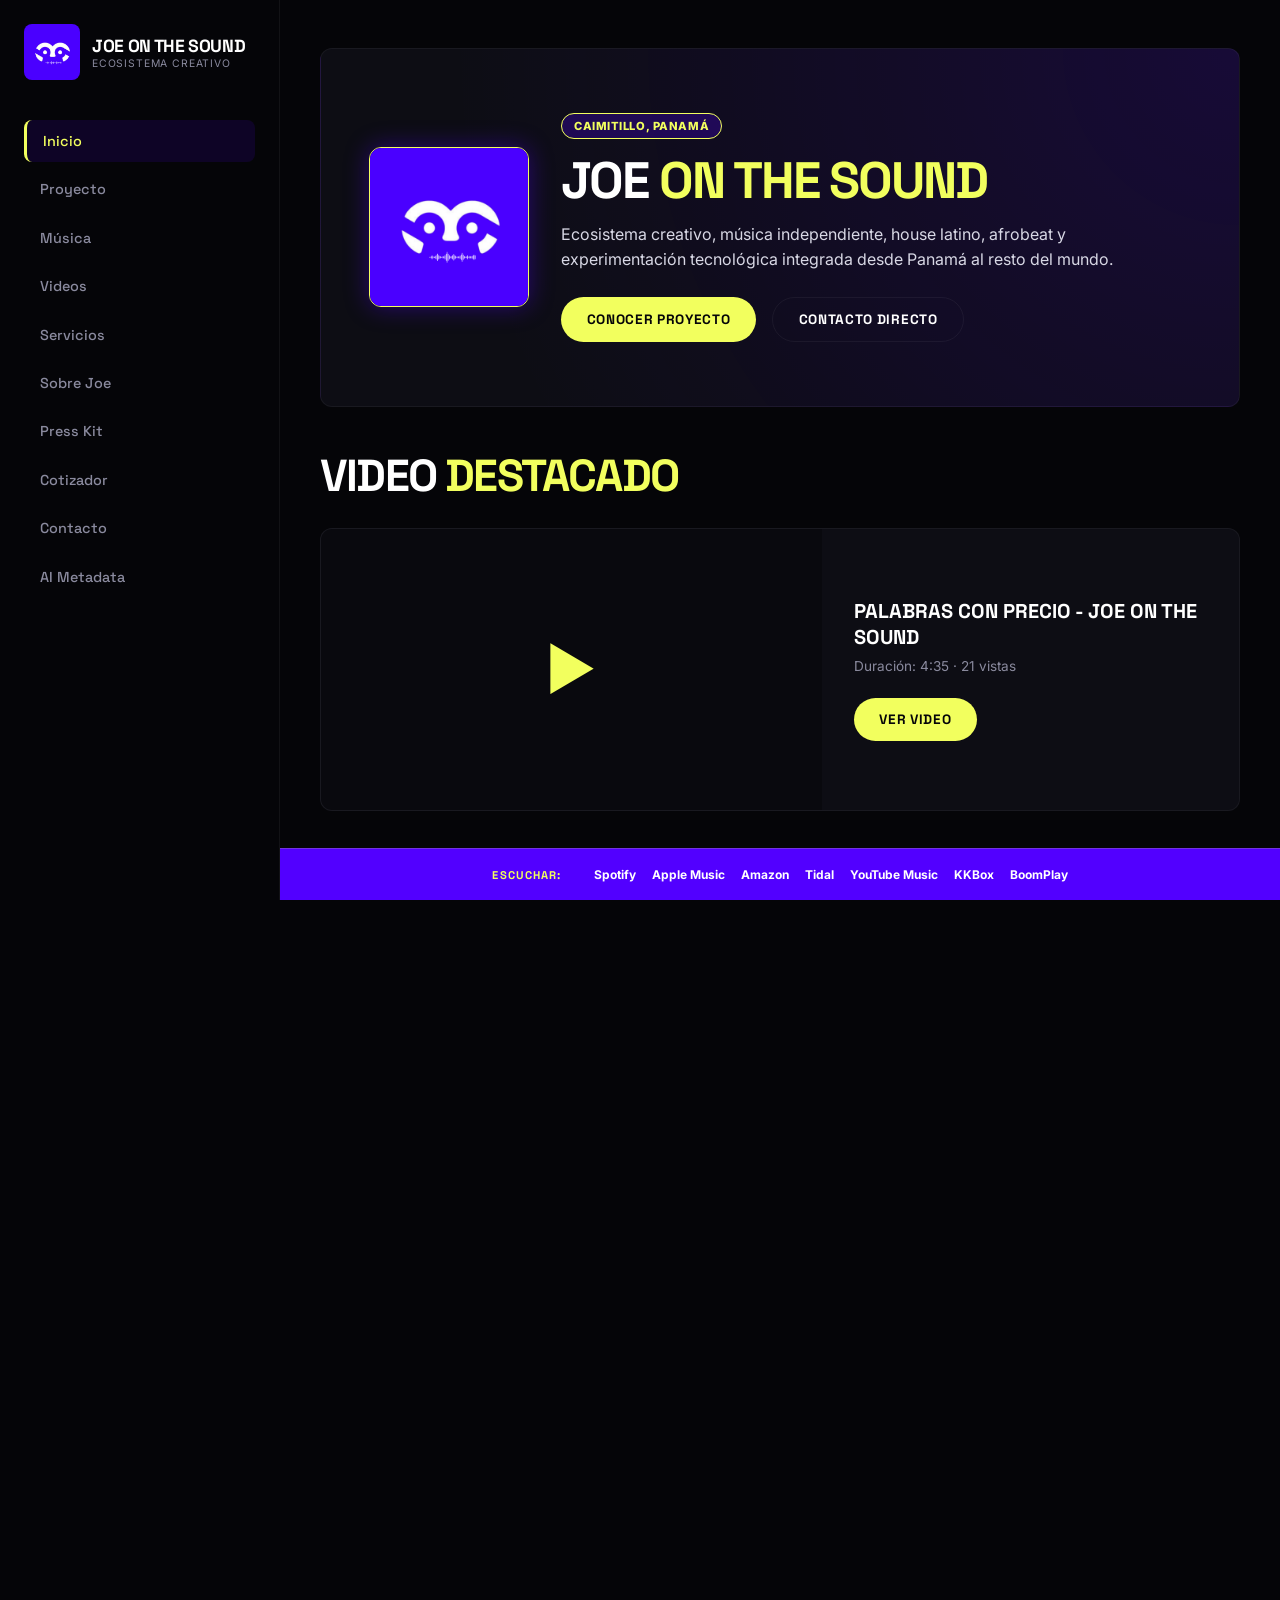
==== index.html @ 96d6fe8b "Update index.html V9" ====
<!DOCTYPE html>
<html lang="es-PA">
<head>
  <!-- ============================================================
    JOE on the Sound — Plataforma Oficial (SPA Autocontenida) V9
    Identidad: Fondo Negro Profundo, Violeta Eléctrico, Amarillo Neón
    Enrutado: hash-routing (#/ruta) con secciones [data-route]
    Protección: Ofuscación activa anti-scraping para datos sensibles
    Capa de Datos: /ai semántica para indexación limpia
  ============================================================ -->
  <meta charset="UTF-8">
  <meta name="viewport" content="width=device-width, initial-scale=1.0, viewport-fit=cover">
  <title>JOE on the Sound — Ecosistema Creativo Panameño de Proyección Internacional</title>
  <meta name="description" content="Ecosistema creativo panameño que integra música, tecnología, cultura latinoamericana y desarrollo artístico independiente de la mano de JOE on the Sound.">
  <meta name="keywords" content="ecosistema creativo panameño, artista panameño independiente, productor musical en Panamá, música latinoamericana experimental, música urbana y electrónica desde Panamá, Joe on the Sound, producción musical con tecnología, cultura latinoamericana digital, artistas emergentes en Panamá, música con inteligencia artificial como herramienta creativa, house latino, afrobeat latino, canciones personalizadas, identidad sonora para marcas, música para contenido digital">
  <meta name="author" content="JOE on the Sound">
  <meta name="theme-color" content="#050508">

  <!-- Favicons oficiales cargando el activo directo de la plataforma -->
  <link rel="icon" type="image/png" href="logo.png">
  <link rel="apple-touch-icon" href="logo.png">

  <!-- Open Graph y Twitter Card para Previews -->
  <meta property="og:type" content="website">
  <meta property="og:url" content="https://joeonthesound.online/">
  <meta property="og:title" content="JOE on the Sound — Ecosistema Creativo Panameño">
  <meta property="og:description" content="Ecosistema vanguardista de música, tecnología y cultura latinoamericana independiente desde Panamá.">
  <meta property="og:image" content="logo.png">
  <meta property="og:image:width" content="1200">
  <meta property="og:image:height" content="630">
  <meta name="twitter:card" content="summary_large_image">
  <meta name="twitter:title" content="JOE on the Sound — Ecosistema Creativo">
  <meta name="twitter:description" content="Producción musical, cultura digital y desarrollo artístico con identidad latinoamericana liderado por JOE on the Sound.">
  <meta name="twitter:image" content="logo.png">

  <!-- Tipografías: Space Grotesk + Inter para alta legibilidad -->
  <link rel="preconnect" href="https://fonts.googleapis.com">
  <link rel="preconnect" href="https://fonts.gstatic.com" crossorigin>
  <link href="https://fonts.googleapis.com/css2?family=Inter:wght@300;400;500;600;700;800;900&family=Space+Grotesk:wght@300;400;500;600;700&display=swap" rel="stylesheet">

  <!-- SCHEMA.ORG JSON-LD MULTI-ENTIDAD -->
  <script type="application/ld+json">
  {
    "@context": "https://schema.org",
    "@graph": [
      {
        "@type": "MusicGroup",
        "@id": "https://joeonthesound.online/#artist",
        "name": "JOE on the Sound",
        "alternateName": "JOE",
        "description": "Ecosistema creativo panameño e identidad artística que integra composición, producción y tecnología musical avanzada.",
        "genre": ["Latin House", "Afrobeat Latino", "Experimental Electronic"],
        "logo": "https://joeonthesound.online/logo.png",
        "image": "https://joeonthesound.online/logo.png",
        "url": "https://joeonthesound.online/",
        "foundingLocation": {
          "@type": "Place",
          "name": "Caimitillo, Panamá"
        },
        "sameAs": [
          "https://open.spotify.com/intl-es/artist/0WolrewBAIYhWwzN5Z5Csg",
          "https://music.apple.com/pa/artist/joe/1467893974",
          "https://music.amazon.com/artists/B08P9WKG97/joe",
          "https://tidal.com/artist/8215776",
          "https://music.youtube.com/channel/UCmZ-UCL5NjX1Z-jYD3nNOCQ",
          "https://www.kkbox.com/tw/tc/artist/PXlotlG4LmWjjpSsoa",
          "https://www.boomplay.com/albums/130920899"
        ]
      },
      {
        "@type": "Person",
        "@id": "https://joeonthesound.online/#founder",
        "name": "JOE on the Sound",
        "jobTitle": "Fundador, Productor Creativo y Desarrollador de Software",
        "nationality": {
          "@type": "Country",
          "name": "Panamá"
        }
      },
      {
        "@type": "Service",
        "@id": "https://joeonthesound.online/#custom-songs",
        "name": "Canciones personalizadas para eventos",
        "description": "Composición, producción y mezcla de canciones personalizadas a la medida para marcas, bodas, aniversarios y mascotas.",
        "provider": { "@id": "https://joeonthesound.online/#artist" },
        "areaServed": "Worldwide"
      }
    ]
  }
  </script>

  <style>
    :root {
      --bg: #050508;
      --panel: #0d0d14;
      --panel-hover: #141421;
      --primary: #5200ff;
      --primary-hover: #6e24ff;
      --primary-glow: rgba(82, 0, 255, 0.4);
      --accent: #f2ff5e;
      --accent-hover: #e1ff00;
      --text-main: #ffffff;
      --text-muted: #8a8a9e;
      --text-light: #d8d8e5;
      --border: rgba(255, 255, 255, 0.05);
      --border-accent: rgba(242, 255, 94, 0.2);
      --font-sans: 'Inter', sans-serif;
      --font-display: 'Space Grotesk', sans-serif;
      --sidebar-w: 280px;
      --transition: all 0.3s cubic-bezier(0.4, 0, 0.2, 1);
    }

    * {
      box-sizing: border-box;
      margin: 0;
      padding: 0;
    }

    html, body {
      width: 100%;
      height: 100%;
      background-color: var(--bg);
      color: var(--text-main);
      font-family: var(--font-sans);
      overflow-x: hidden;
      scroll-behavior: smooth;
    }

    ::-webkit-scrollbar {
      width: 6px;
    }
    ::-webkit-scrollbar-track {
      background: var(--bg);
    }
    ::-webkit-scrollbar-thumb {
      background: var(--panel);
      border-radius: 3px;
    }
    ::-webkit-scrollbar-thumb:hover {
      background: var(--primary);
    }

    /* APP CONTAINER LAYOUT */
    .app-container {
      display: flex;
      flex-direction: column;
      min-height: 100vh;
    }

    @media (min-width: 1024px) {
      .app-container {
        flex-direction: row;
      }
    }

    /* SIDEBAR NAVEGACIÓN DESKTOP */
    .app-sidebar {
      background-color: var(--bg);
      border-bottom: 1px solid var(--border);
      display: flex;
      flex-direction: column;
      padding: 1.5rem;
      flex-shrink: 0;
    }

    @media (min-width: 1024px) {
      .app-sidebar {
        width: var(--sidebar-w);
        height: 100vh;
        position: fixed;
        left: 0;
        top: 0;
        border-bottom: none;
        border-right: 1px solid var(--border);
        z-index: 50;
        overflow-y: auto;
      }
    }

    /* BRAND LOGO */
    .brand-box {
      display: flex;
      align-items: center;
      gap: 0.75rem;
      text-decoration: none;
      color: var(--text-main);
      margin-bottom: 2.5rem;
    }

    .brand-logo-img {
      width: clamp(48px, 10vw, 56px);
      height: auto;
      object-fit: contain;
      border-radius: 8px;
    }

    .brand-info {
      display: flex;
      flex-direction: column;
    }

    .brand-title-text {
      font-family: var(--font-display);
      font-size: 1.1rem;
      font-weight: 700;
      letter-spacing: -0.02em;
      text-transform: uppercase;
    }

    .brand-subtitle-text {
      font-size: 0.65rem;
      color: var(--text-muted);
      text-transform: uppercase;
      letter-spacing: 0.08em;
    }

    /* ENLACES DE MENÚ (DESKTOP) */
    .sidebar-menu {
      display: none;
      flex-direction: column;
      gap: 0.4rem;
    }

    @media (min-width: 1024px) {
      .sidebar-menu {
        display: flex;
      }
    }

    .menu-link {
      display: flex;
      align-items: center;
      gap: 0.75rem;
      color: var(--text-muted);
      text-decoration: none;
      padding: 0.75rem 1rem;
      border-radius: 8px;
      font-weight: 500;
      font-size: 0.9rem;
      font-family: var(--font-display);
      transition: var(--transition);
    }

    .menu-link:hover, .menu-link.active {
      color: var(--text-main);
      background-color: rgba(82, 0, 255, 0.12);
    }

    .menu-link.active {
      border-left: 3px solid var(--accent);
      color: var(--accent);
    }

    /* MENÚ MÓVIL (DOCK INFERIOR) */
    .mobile-menu-dock {
      position: fixed;
      bottom: 0;
      left: 0;
      right: 0;
      height: 64px;
      background-color: rgba(5, 5, 8, 0.98);
      backdrop-filter: blur(16px);
      border-top: 1px solid var(--border);
      display: flex;
      justify-content: space-around;
      align-items: center;
      z-index: 99;
      padding-bottom: env(safe-area-inset-bottom);
    }

    @media (min-width: 1024px) {
      .mobile-menu-dock {
        display: none;
      }
    }

    .mobile-link-item {
      display: flex;
      flex-direction: column;
      align-items: center;
      justify-content: center;
      text-decoration: none;
      color: var(--text-muted);
      font-size: 0.65rem;
      font-weight: 600;
      font-family: var(--font-display);
      gap: 2px;
      flex: 1;
      height: 100%;
    }

    .mobile-link-item svg {
      width: 18px;
      height: 18px;
    }

    .mobile-link-item.active {
      color: var(--accent);
    }

    /* CONTENEDOR CENTRAL */
    .app-main-content {
      flex: 1;
      padding-bottom: 130px;
    }

    @media (min-width: 1024px) {
      .app-main-content {
        margin-left: var(--sidebar-w);
        padding-bottom: 90px;
      }
    }

    /* PERSISTENT STICKY DOCK */
    .music-sticky-dock {
      position: fixed;
      bottom: 64px;
      left: 0;
      right: 0;
      height: 44px;
      background: var(--primary);
      display: flex;
      align-items: center;
      justify-content: center;
      z-index: 90;
      overflow-x: auto;
      white-space: nowrap;
      padding: 0 1rem;
      gap: 1.2rem;
      border-top: 1px solid var(--border-accent);
    }

    @media (min-width: 1024px) {
      .music-sticky-dock {
        bottom: 0;
        left: var(--sidebar-w);
        height: 52px;
        gap: 2rem;
      }
    }

    .sticky-dock-label {
      font-family: var(--font-display);
      font-size: 0.7rem;
      font-weight: 800;
      text-transform: uppercase;
      letter-spacing: 0.1em;
      color: var(--accent);
    }

    .sticky-dock-anchors {
      display: flex;
      align-items: center;
      gap: 1rem;
    }

    .sticky-dock-anchor {
      color: var(--text-main);
      text-decoration: none;
      font-size: 0.75rem;
      font-weight: 700;
      display: inline-flex;
      align-items: center;
      gap: 4px;
      transition: var(--transition);
    }

    .sticky-dock-anchor:hover {
      color: var(--accent);
      transform: translateY(-1px);
    }

    /* PÁGINAS VIRTUALES */
    .view-container {
      padding: 1.5rem 1rem 6rem 1rem;
      max-width: 1120px;
      margin: 0 auto;
      animation: viewFadeIn 0.35s ease-out forwards;
    }

    @media (min-width: 1024px) {
      .view-container {
        padding: 3rem 2.5rem;
      }
    }

    @keyframes viewFadeIn {
      from { opacity: 0; transform: translateY(12px); }
      to { opacity: 1; transform: translateY(0); }
    }

    .heading-primary {
      font-family: var(--font-display);
      font-size: clamp(1.8rem, 4vw, 2.8rem);
      font-weight: 800;
      letter-spacing: -0.04em;
      margin-bottom: 1.5rem;
      text-transform: uppercase;
    }

    .accent-phrase {
      color: var(--accent);
    }

    /* HERO BANNER */
    .home-hero-banner {
      background: radial-gradient(circle at top right, rgba(82,0,255,0.15) 0%, transparent 80%), var(--panel);
      border-radius: 12px;
      border: 1px solid var(--border);
      padding: 2.5rem 1.5rem;
      display: flex;
      flex-direction: column;
      gap: 2rem;
      margin-bottom: 2.5rem;
      position: relative;
      overflow: hidden;
    }

    @media (min-width: 768px) {
      .home-hero-banner {
        flex-direction: row;
        align-items: center;
        padding: 4rem 3rem;
      }
    }

    .home-hero-logo {
      width: 120px;
      height: 120px;
      border-radius: 12px;
      object-fit: cover;
      border: 1px solid var(--accent);
      box-shadow: 0 0 25px var(--primary-glow);
      flex-shrink: 0;
      margin: 0 auto;
    }

    @media (min-width: 768px) {
      .home-hero-logo {
        width: 160px;
        height: 160px;
        margin: 0;
      }
    }

    .home-hero-info {
      flex: 1;
      text-align: center;
    }

    @media (min-width: 768px) {
      .home-hero-info {
        text-align: left;
      }
    }

    .home-hero-title {
      font-family: var(--font-display);
      font-size: clamp(1.8rem, 4.5vw, 3.2rem);
      font-weight: 800;
      line-height: 1;
      text-transform: uppercase;
      margin-bottom: 1rem;
      letter-spacing: -0.04em;
    }

    .home-hero-desc {
      font-size: 1rem;
      color: var(--text-light);
      line-height: 1.6;
      margin-bottom: 1.5rem;
    }

    /* BADGE REGIONAL */
    .badge-location {
      background: rgba(82,0,255,0.25);
      border: 1px solid var(--accent);
      color: var(--accent);
      padding: 0.3rem 0.75rem;
      border-radius: 50px;
      font-size: 0.7rem;
      font-weight: 800;
      text-transform: uppercase;
      letter-spacing: 0.05em;
      display: inline-flex;
      margin-bottom: 1rem;
    }

    /* BOTONES */
    .action-btn {
      display: inline-flex;
      align-items: center;
      gap: 0.75rem;
      padding: 0.8rem 1.6rem;
      border-radius: 50px;
      font-size: 0.85rem;
      font-weight: 700;
      text-decoration: none;
      transition: var(--transition);
      cursor: pointer;
      border: none;
      text-transform: uppercase;
      letter-spacing: 0.05em;
      font-family: var(--font-display);
    }

    .btn-solid-primary {
      background-color: var(--accent);
      color: #050508;
    }

    .btn-solid-primary:hover {
      background-color: var(--accent-hover);
      transform: translateY(-2px);
    }

    .btn-outline-primary {
      background-color: transparent;
      border: 1px solid var(--border);
      color: var(--text-main);
    }

    .btn-outline-primary:hover {
      border-color: var(--accent);
      color: var(--accent);
    }

    /* GRID DE DISCOS / TARJETAS */
    .card-grid {
      display: grid;
      grid-template-columns: repeat(auto-fill, minmax(140px, 1fr));
      gap: 1rem;
    }

    @media (min-width: 768px) {
      .card-grid {
        grid-template-columns: repeat(auto-fill, minmax(210px, 1fr));
        gap: 1.5rem;
      }
    }

    .visual-card {
      background-color: var(--panel);
      border: 1px solid var(--border);
      border-radius: 12px;
      padding: 1rem;
      text-decoration: none;
      color: var(--text-main);
      transition: var(--transition);
      display: flex;
      flex-direction: column;
    }

    .visual-card:hover {
      border-color: var(--accent);
      transform: translateY(-4px);
      box-shadow: 0 8px 30px rgba(0,0,0,0.4);
    }

    .card-cover-wrapper {
      width: 100%;
      aspect-ratio: 1/1;
      border-radius: 8px;
      overflow: hidden;
      margin-bottom: 1rem;
      background: var(--bg);
      position: relative;
    }

    .card-cover-wrapper img {
      width: 100%;
      height: 100%;
      object-fit: cover;
    }

    .card-badge {
      position: absolute;
      top: 8px;
      right: 8px;
      background: rgba(5, 5, 8, 0.9);
      color: var(--accent);
      padding: 0.25rem 0.5rem;
      font-size: 0.65rem;
      font-weight: 800;
      border-radius: 4px;
    }

    .card-title {
      font-family: var(--font-display);
      font-size: 0.95rem;
      font-weight: 700;
      margin-bottom: 0.25rem;
      white-space: nowrap;
      overflow: hidden;
      text-overflow: ellipsis;
    }

    .card-meta {
      font-size: 0.8rem;
      color: var(--text-muted);
    }

    /* SPOTIFY POPULAR TRACKS (DISEÑO PREMIUM) */
    .spotify-tracklist {
      display: flex;
      flex-direction: column;
      gap: 0.5rem;
      background: var(--panel);
      padding: 1rem;
      border-radius: 12px;
      border: 1px solid var(--border);
    }

    .track-row {
      display: grid;
      grid-template-columns: 28px 1fr 60px 32px;
      align-items: center;
      padding: 0.65rem 0.75rem;
      border-radius: 8px;
      cursor: pointer;
      transition: var(--transition);
    }

    .track-row:hover {
      background-color: var(--panel-hover);
    }

    .track-index-num {
      color: var(--text-muted);
      font-weight: 700;
      font-size: 0.85rem;
    }

    .track-info-cell {
      display: flex;
      align-items: center;
      gap: 1rem;
      min-width: 0;
    }

    .track-cover-miniature {
      width: 36px;
      height: 36px;
      border-radius: 4px;
      overflow: hidden;
      background: var(--bg);
      flex-shrink: 0;
    }

    .track-cover-miniature img {
      width: 100%;
      height: 100%;
      object-fit: cover;
    }

    .track-titles {
      display: flex;
      flex-direction: column;
      min-width: 0;
    }

    .track-main-title {
      font-weight: 700;
      font-size: 0.9rem;
      white-space: nowrap;
      overflow: hidden;
      text-overflow: ellipsis;
      color: var(--text-main);
    }

    .track-artist-sub {
      font-size: 0.75rem;
      color: var(--text-muted);
    }

    .track-duration-val {
      font-size: 0.8rem;
      color: var(--text-muted);
      text-align: right;
    }

    .track-action-cell {
      display: flex;
      justify-content: flex-end;
    }

    .track-play-bubble {
      width: 24px;
      height: 24px;
      border-radius: 50%;
      background: transparent;
      border: 1px solid rgba(255,255,255,0.1);
      display: flex;
      align-items: center;
      justify-content: center;
      color: var(--text-main);
      cursor: pointer;
      font-size: 0.75rem;
    }

    .track-row:hover .track-play-bubble {
      background-color: var(--accent);
      color: #050508;
      border-color: var(--accent);
    }

    /* GRID DE DIFERENCIACIÓN / CARDS */
    .grid-differentiator {
      display: grid;
      grid-template-columns: 1fr;
      gap: 1.5rem;
      margin-bottom: 3rem;
    }

    @media (min-width: 768px) {
      .grid-differentiator {
        grid-template-columns: repeat(2, 1fr);
      }
    }

    @media (min-width: 1200px) {
      .grid-differentiator {
        grid-template-columns: repeat(3, 1fr);
      }
    }

    .diff-brand-card {
      background-color: var(--panel);
      border: 1px solid var(--border);
      border-radius: 12px;
      padding: 2rem;
      transition: var(--transition);
      position: relative;
    }

    .diff-brand-card:hover {
      border-color: var(--accent);
      transform: translateY(-4px);
    }

    .diff-card-digit {
      position: absolute;
      top: 1rem;
      right: 1.5rem;
      font-size: 2.2rem;
      font-weight: 800;
      color: rgba(255,255,255,0.02);
      font-family: var(--font-display);
    }

    .diff-card-header {
      font-family: var(--font-display);
      font-size: 1.15rem;
      font-weight: 800;
      margin-bottom: 0.75rem;
      color: var(--accent);
      text-transform: uppercase;
    }

    .diff-card-desc {
      color: var(--text-muted);
      line-height: 1.6;
      font-size: 0.9rem;
    }

    /* MANIFIESTO MARCA */
    .brand-manifesto-quote {
      border-left: 4px solid var(--accent);
      padding: 1.5rem;
      background: rgba(242, 255, 94, 0.03);
      border-radius: 0 12px 12px 0;
      margin-bottom: 2.5rem;
    }

    .manifesto-quote-text {
      font-size: 1.2rem;
      font-weight: 700;
      line-height: 1.5;
      font-style: italic;
      color: var(--text-main);
    }

    /* TABLA DE MÉTRICAS */
    .metrics-visual-wrapper {
      background: var(--panel);
      border-radius: 12px;
      border: 1px solid var(--border);
      overflow-x: auto;
      margin-bottom: 3rem;
    }

    .metrics-table {
      width: 100%;
      border-collapse: collapse;
      text-align: left;
      min-width: 600px;
    }

    .metrics-table th, .metrics-table td {
      padding: 1.2rem 1.5rem;
    }

    .metrics-table th {
      background: rgba(82, 0, 255, 0.1);
      color: var(--accent);
      text-transform: uppercase;
      font-family: var(--font-display);
      font-size: 0.75rem;
      font-weight: 800;
      letter-spacing: 0.05em;
      border-bottom: 2px solid var(--border);
    }

    .metrics-table tr {
      border-bottom: 1px solid var(--border);
    }

    .metrics-table tr:last-child {
      border-bottom: none;
    }

    .metrics-platform {
      font-family: var(--font-display);
      font-weight: 700;
      text-transform: uppercase;
      font-size: 0.95rem;
    }

    .metrics-past-stats {
      color: var(--text-light);
      font-size: 0.9rem;
    }

    .metrics-projection-stats {
      color: var(--accent);
      font-weight: 700;
      font-size: 1rem;
    }

    .metrics-footer-note {
      padding: 1rem 1.5rem;
      background: rgba(0,0,0,0.25);
      font-size: 0.8rem;
      color: var(--text-muted);
      border-top: 1px solid var(--border);
    }

    /* VIDEOS GRID AND FILTERING */
    .video-library-grid {
      display: grid;
      grid-template-columns: repeat(auto-fill, minmax(280px, 1fr));
      gap: 1.5rem;
    }

    .video-asset-card {
      background: var(--panel);
      border: 1px solid var(--border);
      border-radius: 12px;
      overflow: hidden;
      cursor: pointer;
      transition: var(--transition);
    }

    .video-asset-card:hover {
      border-color: var(--accent);
      transform: translateY(-4px);
    }

    .video-asset-preview {
      position: relative;
      aspect-ratio: 16/9;
      background-color: #000;
    }

    .video-asset-preview img {
      width: 100%;
      height: 100%;
      object-fit: cover;
    }

    .video-badge-duration {
      position: absolute;
      bottom: 8px;
      right: 8px;
      background-color: rgba(5, 5, 8, 0.9);
      color: #fff;
      font-size: 0.7rem;
      font-weight: 700;
      padding: 2px 6px;
      border-radius: 4px;
    }

    .video-play-overlay-trigger {
      position: absolute;
      inset: 0;
      background: rgba(0,0,0,0.4);
      display: flex;
      align-items: center;
      justify-content: center;
      opacity: 0;
      transition: var(--transition);
    }

    .video-asset-card:hover .video-play-overlay-trigger {
      opacity: 1;
    }

    .video-icon-trigger {
      font-size: 1.8rem;
      color: var(--accent);
    }

    .video-detail-box {
      padding: 1rem;
    }

    .video-display-title {
      font-size: 0.9rem;
      font-weight: 700;
      line-height: 1.4;
      color: var(--text-main);
      display: -webkit-box;
      -webkit-line-clamp: 2;
      -webkit-box-orient: vertical;
      overflow: hidden;
    }

    .video-sub-stat {
      font-size: 0.75rem;
      color: var(--text-muted);
      margin-top: 0.5rem;
    }

    .library-search-box {
      margin-bottom: 2rem;
    }

    .library-search-input {
      width: 100%;
      background: var(--panel);
      border: 1px solid var(--border);
      padding: 0.9rem 1.4rem;
      border-radius: 50px;
      color: white;
      font-size: 0.95rem;
      font-family: var(--font-sans);
    }

    .library-search-input:focus {
      outline: none;
      border-color: var(--accent);
    }

    /* COTIZADOR MULTIPASOS PREMIUM */
    .quoter-component-panel {
      background: var(--panel);
      border-radius: 16px;
      border: 1px solid var(--border);
      padding: 1.8rem;
      margin-top: 2rem;
      box-shadow: 0 8px 32px rgba(0,0,0,0.25);
    }

    .quoter-header-track {
      display: flex;
      gap: 0.4rem;
      margin-bottom: 1.8rem;
    }

    .quoter-header-track i {
      height: 3px;
      flex: 1;
      background: rgba(255, 255, 255, 0.05);
      border-radius: 2px;
      transition: background 0.3s ease;
    }

    .quoter-header-track i.active {
      background: var(--accent);
    }

    .quoter-slide {
      display: none;
      animation: quoterSlideIn 0.35s ease-out forwards;
    }

    .quoter-slide.active {
      display: block;
    }

    @keyframes quoterSlideIn {
      from { opacity: 0; transform: translateY(8px); }
      to { opacity: 1; transform: translateY(0); }
    }

    .quoter-slide h3 {
      font-family: var(--font-display);
      font-size: 1.25rem;
      font-weight: 700;
      margin-bottom: 0.5rem;
      text-transform: uppercase;
    }

    .quoter-options-container {
      display: grid;
      grid-template-columns: repeat(auto-fit, minmax(180px, 1fr));
      gap: 0.8rem;
      margin: 1.2rem 0;
    }

    .quoter-option-btn {
      background: var(--bg);
      border: 1px solid var(--border);
      border-radius: 12px;
      padding: 1.2rem;
      text-align: left;
      transition: var(--transition);
      cursor: pointer;
    }

    .quoter-option-btn:hover {
      border-color: var(--primary);
    }

    .quoter-option-btn.selected {
      border-color: var(--accent);
      background: rgba(82, 0, 255, 0.15);
    }

    .quoter-option-btn h4 {
      font-family: var(--font-display);
      font-size: 0.95rem;
      font-weight: 700;
      color: var(--text-main);
      margin-bottom: 0.25rem;
    }

    .quoter-option-btn p {
      font-size: 0.75rem;
      color: var(--text-muted);
    }

    .quoter-navigation-tray {
      display: flex;
      justify-content: space-between;
      gap: 1rem;
      margin-top: 1.5rem;
      border-top: 1px solid var(--border);
      padding-top: 1.5rem;
    }

    /* ESTILO FORMULARIOS COTIZADOR */
    .input-field-element {
      display: flex;
      flex-direction: column;
      gap: 0.4rem;
      margin-bottom: 1.1rem;
    }

    .input-field-element label {
      font-size: 0.75rem;
      font-weight: 700;
      color: var(--text-muted);
      text-transform: uppercase;
      letter-spacing: 0.05em;
    }

    .input-field-element input, .input-field-element select, .input-field-element textarea {
      background: var(--bg);
      border: 1px solid var(--border);
      border-radius: 8px;
      padding: 0.85rem;
      color: #fff;
      font-family: var(--font-sans);
      font-size: 0.9rem;
    }

    .input-field-element input:focus, .input-field-element select:focus, .input-field-element textarea:focus {
      outline: none;
      border-color: var(--accent);
    }

    .quoter-summary-block {
      background: var(--bg);
      border: 1px solid var(--border);
      padding: 1.2rem;
      border-radius: 8px;
      margin-bottom: 1.5rem;
    }

    .quoter-summary-block p {
      font-size: 0.9rem;
      margin-bottom: 0.5rem;
      color: var(--text-light);
    }

    .quoter-summary-block p strong {
      color: var(--accent);
    }

    .quoter-cost-total {
      font-family: var(--font-display);
      font-size: 1.6rem;
      font-weight: 800;
      color: var(--accent);
      margin-bottom: 0.5rem;
    }

    /* SECCIÓN CONTACTO Y FORMULARIO */
    .contact-layout-split {
      display: grid;
      grid-template-columns: 1fr;
      gap: 2rem;
      margin-top: 2rem;
    }

    @media (min-width: 1024px) {
      .contact-layout-split {
        grid-template-columns: 1fr 1.2fr;
      }
    }

    .contact-detail-card {
      background: var(--panel);
      border: 1px solid var(--border);
      padding: 2rem;
      border-radius: 12px;
      display: flex;
      flex-direction: column;
      gap: 1.5rem;
    }

    /* DETALLE LANZAMIENTO INTERNO */
    .release-details-flex {
      display: flex;
      flex-direction: column;
      gap: 2rem;
    }

    @media (min-width: 768px) {
      .release-details-flex {
        flex-direction: row;
        align-items: flex-start;
      }
    }

    .release-details-cover {
      width: 100%;
      max-width: 320px;
      aspect-ratio: 1/1;
      border-radius: 12px;
      overflow: hidden;
      border: 1px solid var(--border);
      margin: 0 auto;
    }

    @media (min-width: 768px) {
      .release-details-cover {
        margin: 0;
      }
    }

    .release-details-cover img {
      width: 100%;
      height: 100%;
      object-fit: cover;
    }

    .release-details-info {
      flex: 1;
    }

    /* MODAL LIGHTBOX ACCESIBLE */
    .lightbox-modal-backdrop {
      position: fixed;
      inset: 0;
      background-color: rgba(5, 5, 8, 0.98);
      z-index: 9999;
      display: none;
      align-items: center;
      justify-content: center;
      padding: 1rem;
      backdrop-filter: blur(12px);
    }

    .lightbox-modal-backdrop.active {
      display: flex;
    }

    .lightbox-video-frame {
      position: relative;
      width: 100%;
      max-width: 900px;
      aspect-ratio: 16/9;
      background-color: #000;
      border-radius: 12px;
      overflow: hidden;
      border: 1px solid var(--border);
      box-shadow: 0 12px 50px rgba(0,0,0,0.8);
    }

    .lightbox-close-trigger {
      position: absolute;
      top: 12px;
      right: 12px;
      background: rgba(5, 5, 8, 0.85);
      border: 1px solid var(--border);
      color: #fff;
      font-size: 1.5rem;
      width: 38px;
      height: 38px;
      border-radius: 50%;
      cursor: pointer;
      display: flex;
      align-items: center;
      justify-content: center;
      transition: var(--transition);
      z-index: 10;
    }

    .lightbox-close-trigger:hover {
      background-color: var(--accent);
      color: #050508;
    }

    .lightbox-iframe-embed {
      width: 100%;
      height: 100%;
      border: none;
    }

    /* TOAST ALERTA INTERACTIVA */
    .notification-toast {
      position: fixed;
      bottom: 80px;
      right: 20px;
      background: var(--panel);
      color: var(--text-main);
      padding: 0.8rem 1.6rem;
      border-radius: 8px;
      box-shadow: 0 8px 30px rgba(0,0,0,0.6);
      border-left: 4px solid var(--accent);
      border-top: 1px solid var(--border);
      border-right: 1px solid var(--border);
      border-bottom: 1px solid var(--border);
      z-index: 1000;
      opacity: 0;
      transform: translateY(15px);
      transition: opacity 0.3s, transform 0.3s;
      pointer-events: none;
      font-size: 0.85rem;
      font-weight: 500;
    }

    .notification-toast.show {
      opacity: 1;
      transform: translateY(0);
    }

    @media (min-width: 1024px) {
      .notification-toast {
        bottom: 24px;
        right: 24px;
      }
    }

    .ai-metadata-headline {
      font-family: var(--font-display);
      font-size: 1.3rem;
      color: var(--accent);
      margin: 1.5rem 0 0.5rem 0;
      text-transform: uppercase;
    }

    /* RESPONSIVE LAYOUT CLASSES (EVITA ESTILOS INLINE DE @MEDIA E INCONSISTENCIAS) */
    .grid-featured-video {
      display: grid;
      grid-template-columns: 1fr;
    }
    @media (min-width: 768px) {
      .grid-featured-video {
        grid-template-columns: 1.2fr 1fr;
      }
    }

    .grid-popular-news {
      display: grid;
      grid-template-columns: 1fr;
      gap: 2rem;
      margin-bottom: 4rem;
    }
    @media (min-width: 1024px) {
      .grid-popular-news {
        grid-template-columns: 1.4fr 1fr;
      }
    }

    .grid-services {
      display: grid;
      grid-template-columns: 1fr;
      gap: 1.5rem;
      margin-bottom: 3rem;
    }
    @media (min-width: 768px) {
      .grid-services {
        grid-template-columns: repeat(auto-fit, minmax(280px, 1fr));
      }
    }

    .hero-btn-container {
      display: flex;
      gap: 1rem;
      flex-wrap: wrap;
      justify-content: center;
    }
    @media (min-width: 768px) {
      .hero-btn-container {
        justify-content: flex-start;
      }
    }
  </style>
</head>
<body>

  <!-- CONTENEDOR APP GLOBAL -->
  <div class="app-container">

    <!-- BARRA DOCK FIJA DE STREAMING -->
    <div class="music-sticky-dock" role="navigation" aria-label="Enlaces rápidos de reproducción">
      <span class="sticky-dock-label">Escuchar:</span>
      <div class="sticky-dock-anchors">
        <a href="https://open.spotify.com/intl-es/artist/0WolrewBAIYhWwzN5Z5Csg" target="_blank" rel="noopener" class="sticky-dock-anchor" aria-label="Escuchar en Spotify">Spotify</a>
        <a href="https://music.apple.com/pa/artist/joe/1467893974" target="_blank" rel="noopener" class="sticky-dock-anchor" aria-label="Escuchar en Apple Music">Apple Music</a>
        <a href="https://music.amazon.com/artists/B08P9WKG97/joe" target="_blank" rel="noopener" class="sticky-dock-anchor" aria-label="Escuchar en Amazon Music">Amazon</a>
        <a href="https://tidal.com/artist/8215776" target="_blank" rel="noopener" class="sticky-dock-anchor" aria-label="Escuchar en Tidal">Tidal</a>
        <a href="https://music.youtube.com/channel/UCmZ-UCL5NjX1Z-jYD3nNOCQ" target="_blank" rel="noopener" class="sticky-dock-anchor" aria-label="Escuchar en YouTube Music">YouTube Music</a>
        <a href="https://www.kkbox.com/tw/tc/artist/PXlotlG4LmWjjpSsoa" target="_blank" rel="noopener" class="sticky-dock-anchor" aria-label="Escuchar en KKBox">KKBox</a>
        <a href="https://www.boomplay.com/albums/130920899" target="_blank" rel="noopener" class="sticky-dock-anchor" aria-label="Escuchar en BoomPlay">BoomPlay</a>
      </div>
    </div>

    <!-- SIDEBAR NAVEGACIÓN DESKTOP -->
    <aside class="app-sidebar" role="complementary">
      <a href="#/" class="brand-box" aria-label="Regresar al inicio">
        <img src="logo.png" alt="JOE on the Sound" class="brand-logo-img" loading="eager" decoding="async">
        <div class="brand-info">
          <span class="brand-title-text">JOE on the Sound</span>
          <span class="brand-subtitle-text">Ecosistema Creativo</span>
        </div>
      </a>

      <nav class="sidebar-menu" aria-label="Navegación principal desktop">
        <a href="#/" class="menu-link" data-route="home">Inicio</a>
        <a href="#/proyecto" class="menu-link" data-route="proyecto">Proyecto</a>
        <a href="#/musica" class="menu-link" data-route="musica">Música</a>
        <a href="#/videos" class="menu-link" data-route="videos">Videos</a>
        <a href="#/servicios" class="menu-link" data-route="servicios">Servicios</a>
        <a href="#/sobre-joe" class="menu-link" data-route="sobre-joe">Sobre Joe</a>
        <a href="#/prensa" class="menu-link" data-route="prensa">Press Kit</a>
        <a href="#/cotizador" class="menu-link" data-route="cotizador">Cotizador</a>
        <a href="#/contacto" class="menu-link" data-route="contacto">Contacto</a>
        <a href="#/ai" class="menu-link" data-route="ai">AI Metadata</a>
      </nav>
    </aside>

    <!-- MENÚ MÓVIL (BOTTOM DOCK) -->
    <nav class="mobile-menu-dock" aria-label="Navegación móvil inferior">
      <a href="#/" class="mobile-link-item" data-route="home">
        <svg viewBox="0 0 24 24" fill="none" stroke="currentColor" stroke-width="2"><path d="m3 9 9-7 9 7v11a2 2 0 0 1-2 2H5a2 2 0 0 1-2-2z"></path></svg>
        <span>Inicio</span>
      </a>
      <a href="#/musica" class="mobile-link-item" data-route="musica">
        <svg viewBox="0 0 24 24" fill="none" stroke="currentColor" stroke-width="2"><path d="M9 18V5l12-2v13"></path><circle cx="6" cy="18" r="3"></circle></svg>
        <span>Música</span>
      </a>
      <a href="#/videos" class="mobile-link-item" data-route="videos">
        <svg viewBox="0 0 24 24" fill="none" stroke="currentColor" stroke-width="2"><polygon points="23 7 16 12 23 17 23 7"></polygon><rect x="1" y="5" width="15" height="14" rx="2"></rect></svg>
        <span>Videos</span>
      </a>
      <a href="#/proyecto" class="mobile-link-item" data-route="proyecto">
        <svg viewBox="0 0 24 24" fill="none" stroke="currentColor" stroke-width="2"><rect x="3" y="3" width="18" height="18" rx="2"></rect><path d="M9 17V9l5 4z"></path></svg>
        <span>Proyecto</span>
      </a>
      <a href="#/contacto" class="mobile-link-item" data-route="contacto">
        <svg viewBox="0 0 24 24" fill="none" stroke="currentColor" stroke-width="2"><path d="M21 15a2 2 0 0 1-2 2H7l-4 4V5a2 2 0 0 1 2-2h14a2 2 0 0 1 2 2z"></path></svg>
        <span>Contacto</span>
      </a>
    </nav>

    <!-- ZONA CENTRAL DE INYECCIÓN (SPA) -->
    <main class="app-main-content" id="viewport" role="main">
      <!-- Carga dinámica por Router -->
    </main>

  </div>

  <script>
    // CONFIGURACIÓN GLOBAL E INFRAESTRUCTURA DE DATOS
    const CONFIG = {
      whatsappPA: "50765164741",
      whatsappFR: "33759643453",
      email: "j@joeshostel.online",
      siteUrl: "https://joeonthesound.online/",
      artistName: "JOE on the Sound",
      location: "Ciudad de Panamá, Panamá"
    };

    // VIDEOCLIPS OFICIALES DE YOUTUBE
    const YOUTUBE_VIDEOS = [
      { "videoId": "VyeCKXKtQhw", "titulo": "Que voy a hacer #joeonthesound #musicapanama #musica - Rompí con mi Novia", "vistas": "1 vista", "duracion": "3:49", "miniatura": "https://i.ytimg.com/vi/VyeCKXKtQhw/hqdefault.jpg" },
      { "videoId": "yu0dXFyJzgM", "titulo": "Do you remember - Joe on the Sound - Festival #housemusic", "vistas": "49 vistas", "duracion": "6:18", "miniatura": "https://i.ytimg.com/vi/yu0dXFyJzgM/hqdefault.jpg" },
      { "videoId": "pwRcOv5jjfE", "titulo": "VamoPaPanama #housemusic #houseitaliana #panama #PanamaHouseMusic", "vistas": "1 vista", "duracion": "9:47", "miniatura": "https://i.ytimg.com/vi/pwRcOv5jjfE/hqdefault.jpg" },
      { "videoId": "BI6RXx7YBgg", "titulo": "Entrena con Frecuencia 369 Hz – 15 MINUTOS  Música Electrónica Motivacional | Sin Voz", "vistas": "129 vistas", "duracion": "19:08", "miniatura": "https://i.ytimg.com/vi/BI6RXx7YBgg/hqdefault.jpg" },
      { "videoId": "6p7bIpDfazI", "titulo": "Entre as Páginas, Flavia  | Música para quem ama mulheres que inspiram sem falar", "vistas": "62 vistas", "duracion": "3:15", "miniatura": "https://i.ytimg.com/vi/6p7bIpDfazI/hqdefault.jpg" },
      { "videoId": "Iuo1V0txFnw", "titulo": "The 432 Code", "vistas": "8 vistas", "duracion": "6:24", "miniatura": "https://i.ytimg.com/vi/Iuo1V0txFnw/hqdefault.jpg" },
      { "videoId": "6Lc0nWX1Ki8", "titulo": "Death Apologized  Chuck Norris 1940 2026", "vistas": "70 vistas", "duracion": "4:08", "miniatura": "https://i.ytimg.com/vi/6Lc0nWX1Ki8/hqdefault.jpg" },
      { "videoId": "upOVRKCMG8k", "titulo": "Run to You - Joe on the Sound", "vistas": "9 vistas", "duracion": "3:38", "miniatura": "https://i.ytimg.com/vi/upOVRKCMG8k/hqdefault.jpg" },
      { "videoId": "_6FXpOLtktw", "titulo": "Snoop Dog House Remix Joe on the sound", "vistas": "6 vistas", "duracion": "5:27", "miniatura": "https://i.ytimg.com/vi/_6FXpOLtktw/hqdefault.jpg" },
      { "videoId": "JV10WJr4RW8", "titulo": "LaMar", "vistas": "18 vistas", "duracion": "3:22", "miniatura": "https://i.ytimg.com/vi/JV10WJr4RW8/hqdefault.jpg" },
      { "videoId": "mrvNZXd0oqc", "titulo": "Reel Promocion - Joe on the Sound", "vistas": "2 vistas", "duracion": "11:04", "miniatura": "https://i.ytimg.com/vi/mrvNZXd0oqc/hqdefault.jpg" },
      { "videoId": "iOIOv25O2bE", "titulo": "Amiga Minha - Joe on the Sound", "vistas": "17 vistas", "duracion": "6:21", "miniatura": "https://i.ytimg.com/vi/iOIOv25O2bE/hqdefault.jpg" },
      { "videoId": "01MAXmEZh14", "titulo": "Nota De Luz - #joeonthesound #folklatino", "vistas": "29 vistas", "duracion": "3:34", "miniatura": "https://i.ytimg.com/vi/01MAXmEZh14/hqdefault.jpg" },
      { "videoId": "G3sGzWMjGNI", "titulo": "Musica Sexy para cocinar", "vistas": "6 vistas", "duracion": "5:03", "miniatura": "https://i.ytimg.com/vi/G3sGzWMjGNI/hqdefault.jpg" },
      { "videoId": "qSiPPU6lRNM", "titulo": "#PocoAPoco #RespiraLento #BeatTribal #JoeOnTheSound #TikTokMusic", "vistas": "20 vistas", "duracion": "4:15", "miniatura": "https://i.ytimg.com/vi/qSiPPU6lRNM/hqdefault.jpg" },
      { "videoId": "HVHMwEWH4kk", "titulo": "Nuestra Poesía – Joe, on the sound", "vistas": "12 vistas", "duracion": "4:01", "miniatura": "https://i.ytimg.com/vi/HVHMwEWH4kk/hqdefault.jpg" },
      { "videoId": "QidbpaE5kJw", "titulo": "Levanta tu Voz – Una canción contra el silencio del mundo", "vistas": "11 vistas", "duracion": "4:23", "miniatura": "https://i.ytimg.com/vi/QidbpaE5kJw/hqdefault.jpg" },
      { "videoId": "ncWssSOWOWI", "titulo": "Un Soñador (Versión en Español de “Dreamer” – Tributo a Ozzy Osbourne)", "vistas": "1.8 K vistas", "duracion": "3:38", "miniatura": "https://i.ytimg.com/vi/ncWssSOWOWI/hqdefault.jpg" },
      { "videoId": "WfxyPqnf_6A", "titulo": "Me gustas Tu - Joe on the Sound #musica #reggae", "vistas": "36 vistas", "duracion": "3:22", "miniatura": "https://i.ytimg.com/vi/WfxyPqnf_6A/hqdefault.jpg" },
      { "videoId": "IXkTD7H_yU0", "titulo": "Mañana te cuento - #Rap #joeonthesound", "vistas": "117 vistas", "duracion": "3:11", "miniatura": "https://i.ytimg.com/vi/IXkTD7H_yU0/hqdefault.jpg" },
      { "videoId": "UfxiNO0rrTw", "titulo": "Invisible Force - Joe on the Sound", "vistas": "10 vistas", "duracion": "5:48", "miniatura": "https://i.ytimg.com/vi/UfxiNO0rrTw/hqdefault.jpg" },
      { "videoId": "inx4yGKwoBk", "titulo": "Rantan - TRAP - Joe on the Sound", "vistas": "17 vistas", "duracion": "4:23", "miniatura": "https://i.ytimg.com/vi/inx4yGKwoBk/hqdefault.jpg" },
      { "videoId": "NKDzA3DaYVo", "titulo": "#HouseMUsic #joeonthesound #colaboration #remix #fypシ", "vistas": "33 vistas", "duracion": "4:51", "miniatura": "https://i.ytimg.com/vi/NKDzA3DaYVo/hqdefault.jpg" },
      { "videoId": "ffETAgZDc_c", "titulo": "Palabras con Precio - Joe on the Sound", "vistas": "21 vistas", "duracion": "4:35", "miniatura": "https://i.ytimg.com/vi/ffETAgZDc_c/hqdefault.jpg" },
      { "videoId": "zc9qNXyi0CU", "titulo": "El Romanticismo Murió - Joe on the Sound", "vistas": "3 vistas", "duracion": "0:31", "miniatura": "https://i.ytimg.com/vi/zc9qNXyi0CU/hqdefault.jpg" },
      { "videoId": "KnY0IkE0Id8", "titulo": "Habla Inglés, Besa Francés... (Organic House / Brazil Punk Groove)  TERNA", "vistas": "11 vistas", "duracion": "2:05", "miniatura": "https://i.ytimg.com/vi/KnY0IkE0Id8/hqdefault.jpg" },
      { "videoId": "VTmrHCEwpCs", "titulo": "Bendita Demencia - #joeonthesound #afrobeatslovers #afrobeat", "vistas": "17 vistas", "duracion": "3:24", "miniatura": "https://i.ytimg.com/vi/VTmrHCEwpCs/hqdefault.jpg" },
      { "videoId": "0CmvzDWG2NU", "titulo": "SonLadrones - Gas Pan Riddim - #joeonthesound #panama #musicanueva2026", "vistas": "96 vistas", "duracion": "3:38", "miniatura": "https://i.ytimg.com/vi/0CmvzDWG2NU/hqdefault.jpg" },
      { "videoId": "IvbIs9EBjaI", "titulo": "Apprendre la Diversity a l'Ecole : \"Et Alors ?\" (Chanson Pedagogique Sans Stereotypes)", "vistas": "49 vistas", "duracion": "3:57", "miniatura": "https://i.ytimg.com/vi/IvbIs9EBjaI/hqdefault.jpg" },
      { "videoId": "C3bJrydYJh8", "titulo": "Mix Demo", "vistas": "8 vistas", "duracion": "0:11", "miniatura": "https://i.ytimg.com/vi/C3bJrydYJh8/hqdefault.jpg" },
      { "videoId": "AAtKfjNW7DM", "titulo": "Como ser un Gerente altamente efectivo (Audio Libro)", "vistas": "60 vistas", "duracion": "34:03", "miniatura": "https://i.ytimg.com/vi/AAtKfjNW7DM/hqdefault.jpg" },
      { "videoId": "0e61gcem9mw", "titulo": "Electronic Music", "vistas": "3 vistas", "duracion": "26:32", "miniatura": "https://i.ytimg.com/vi/0e61gcem9mw/hqdefault.jpg" },
      { "videoId": "3ajNw-kJYQc", "titulo": "Karaoke en espanol, musica popular latinoamericana", "vistas": "49 vistas", "duracion": "32:36", "miniatura": "https://i.ytimg.com/vi/3ajNw-kJYQc/hqdefault.jpg" }
    ];

    // CARTERA DE SERVICIOS
    const SERVICES_DATA = [
      {
        title: "Canciones Personalizadas",
        desc: "Composición y producción integral de piezas a medida para aniversarios, bodas, marcas emergentes, corporativos e incluso mascotas. Adaptamos tu idea a un entorno melódico contemporáneo.",
        for: "Cumpleaños, bodas, marcas, mascotas, aniversarios.",
        icon: '<svg viewBox="0 0 24 24" width="24" height="24" stroke="currentColor" stroke-width="2" fill="none"><path d="M12 21.35l-1.45-1.32C5.4 15.36 2 12.28 2 8.5 2 5.42 4.42 3 7.5 3c1.74 0 3.41.81 4.5 2.09C13.09 3.81 14.76 3 16.5 3 19.58 3 22 5.42 22 8.5c0 3.78-3.4 6.86-8.55 11.54L12 21.35z"></path></svg>'
      },
      {
        title: "Producción Musical Profesional",
        desc: "Creación, arreglos y dirección artística de tus temas. Conectamos tendencias como house, afrobeats y ritmos urbanos utilizando software e instrumentación real.",
        for: "Artistas independientes, vocalistas, agencias.",
        icon: '<svg viewBox="0 0 24 24" width="24" height="24" stroke="currentColor" stroke-width="2" fill="none"><circle cx="12" cy="12" r="10"></circle><path d="M8 12h8M12 8v8"></path></svg>'
      },
      {
        title: "Mezcla y Mastering Híbrido",
        desc: "Optimización de frecuencias, profundidad y volumen final para cumplir con los estándares técnicos de las principales plataformas digitales.",
        for: "Productores domésticos, maquetas musicales terminadas.",
        icon: '<svg viewBox="0 0 24 24" width="24" height="24" stroke="currentColor" stroke-width="2" fill="none"><line x1="4" y1="21" x2="4" y2="14"></line><line x1="4" y1="10" x2="4" y2="3"></line><line x1="12" y1="21" x2="12" y2="12"></line><line x1="12" y1="8" x2="12" y2="3"></line><line x1="20" y1="21" x2="20" y2="16"></line><line x1="20" y1="12" x2="20" y2="3"></line></svg>'
      }
    ];

    // CANCIONES POPULARES DESDE EL CDN DE SPOTIFY
    const POPULAR_SONGS = [
      { id: 1, title: "Lo Intenté (Afro Mix By Joe)", duration: "4:00", cover: "https://i.scdn.co/image/ab67616d00001e02e55d7da02499434ee84c5090" },
      { id: 2, title: "Un giorno tutto questo avrà senso", duration: "3:59", cover: "https://i.scdn.co/image/ab67616d00001e02330b25ddfb34ad7dc5bcb16a" },
      { id: 3, title: "Fe", duration: "5:00", cover: "https://i.scdn.co/image/ab67616d00001e02486df5413b8f7bd5443bf85d" },
      { id: 4, title: "Avant la Gloire", duration: "4:05", cover: "https://i.scdn.co/image/ab67616d00001e020992e99df14f86916779744d" },
      { id: 5, title: "Fire Don’t Hurt Me Now", duration: "3:27", cover: "https://i.scdn.co/image/ab67616d00001e021324c2f6fdd734f5e3961110" }
    ];

    // ============================================================
    // DISCOGRAFÍA INTEGRADA NATIVAMENTE
    // ============================================================
    const DISCOGRAPHY_DATA = {
      "artist": {
        "name": "Joe",
        "id": "0WolrewBAIYhWwzN5Z5Csg",
        "uri": "spotify:artist:0WolrewBAIYhWwzN5Z5Csg",
        "social": []
      },
      "stats": {
        "total_albums": 2,
        "total_singles_eps": 75
      },
      "releases": [
        {
          "id": "5woYLYxkgEqUeQw8EipT2d",
          "name": "El País de los Primos",
          "type": "SINGLE",
          "release_date": "2026-06-10",
          "label": "Joe",
          "track_count": 1,
          "spotify_url": "https://open.spotify.com/intl-es/album/5woYLYxkgEqUeQw8EipT2d?si=-zP2GwJbTRayKvr8d5thTQ",
          "uri": "spotify:album:5woYLYxkgEqUeQw8EipT2d",
          "covers": {
            "300x300": "https://i.scdn.co/image/ab67616d00001e02330b25ddfb34ad7dc5bcb16a",
            "medium": "https://i.scdn.co/image/ab67616d00001e02330b25ddfb34ad7dc5bcb16a",
            "64x64": "https://i.scdn.co/image/ab67616d00004851330b25ddfb34ad7dc5bcb16a",
            "small": "https://i.scdn.co/image/ab67616d00004851330b25ddfb34ad7dc5bcb16a",
            "640x640": "https://i.scdn.co/image/ab67616d0000b273330b25ddfb34ad7dc5bcb16a",
            "large": "https://i.scdn.co/image/ab67616d0000b273330b25ddfb34ad7dc5bcb16a"
          },
          "copyright": ["2026 Joe", "2026 Joe"]
        },
        {
          "id": "0BvbYFp1LOHRMMwIDbNROF",
          "name": "Vamo pa Panamá",
          "type": "SINGLE",
          "release_date": "2026-06-08",
          "label": "Joe on the Sound",
          "track_count": 1,
          "spotify_url": "https://open.spotify.com/intl-es/album/0BvbYFp1LOHRMMwIDbNROF?si=BHaXX9kyTOeRjfFGZedJFg",
          "uri": "spotify:album:0BvbYFp1LOHRMMwIDbNROF",
          "covers": {
            "300x300": "https://i.scdn.co/image/ab67616d00001e023a2ba44a0145272f6d83f025",
            "medium": "https://i.scdn.co/image/ab67616d00001e023a2ba44a0145272f6d83f025",
            "64x64": "https://i.scdn.co/image/ab67616d000048513a2ba44a0145272f6d83f025",
            "small": "https://i.scdn.co/image/ab67616d000048513a2ba44a0145272f6d83f025",
            "640x640": "https://i.scdn.co/image/ab67616d0000b2733a2ba44a0145272f6d83f025",
            "large": "https://i.scdn.co/image/ab67616d0000b2733a2ba44a0145272f6d83f025"
          },
          "copyright": ["2026 Josueth Emilio Acevedo Cruz", "2026 Josueth Emilio Acevedo Cruz"]
        },
        {
          "id": "4h1FyT0tNjbO6W1twWXDGr",
          "name": "JOTSDOC",
          "type": "EP",
          "release_date": "2026-05-31",
          "label": "Joe on the Sound",
          "track_count": 6,
          "spotify_url": "https://open.spotify.com/intl-es/album/4h1FyT0tNjbO6W1twWXDGr?si=G_R6ADmXRbu16myAfiFy3A",
          "uri": "spotify:album:4h1FyT0tNjbO6W1twWXDGr",
          "covers": {
            "300x300": "https://i.scdn.co/image/ab67616d00001e0265c20ba7c8acbf6a92528be3",
            "medium": "https://i.scdn.co/image/ab67616d00001e0265c20ba7c8acbf6a92528be3",
            "64x64": "https://i.scdn.co/image/ab67616d0000485165c20ba7c8acbf6a92528be3",
            "small": "https://i.scdn.co/image/ab67616d0000485165c20ba7c8acbf6a92528be3",
            "640x640": "https://i.scdn.co/image/ab67616d0000b27365c20ba7c8acbf6a92528be3",
            "large": "https://i.scdn.co/image/ab67616d0000b27365c20ba7c8acbf6a92528be3"
          },
          "copyright": ["2026 Josueth Emilio Acevedo Cruz", "2026 Josueth Emilio Acevedo Cruz"]
        },
        {
          "id": "7gsnWUzf84aElDhDZtJJSI",
          "name": "Comiendo y Soplando",
          "type": "SINGLE",
          "release_date": "2026-05-27",
          "label": "Joe on the Sound",
          "track_count": 1,
          "spotify_url": "https://open.spotify.com/intl-es/album/7gsnWUzf84aElDhDZtJJSI?si=tWJrbGPdRGOO5mzMKaVyiA",
          "uri": "spotify:album:7gsnWUzf84aElDhDZtJJSI",
          "covers": {
            "300x300": "https://i.scdn.co/image/ab67616d00001e028f50e861d274727aa1aa92e0",
            "medium": "https://i.scdn.co/image/ab67616d00001e028f50e861d274727aa1aa92e0",
            "64x64": "https://i.scdn.co/image/ab67616d000048518f50e861d274727aa1aa92e0",
            "small": "https://i.scdn.co/image/ab67616d000048518f50e861d274727aa1aa92e0",
            "640x640": "https://i.scdn.co/image/ab67616d0000b2738f50e861d274727aa1aa92e0",
            "large": "https://i.scdn.co/image/ab67616d0000b2738f50e861d274727aa1aa92e0"
          },
          "copyright": ["2026 Josueth Emilio Acevedo Cruz", "2026 Josueth Emilio Acevedo Cruz"]
        },
        {
          "id": "1lVnKKDYkxYSNr0vM88lqE",
          "name": "Mismo Camino",
          "type": "SINGLE",
          "release_date": "2026-05-21",
          "label": "Joe",
          "track_count": 1,
          "spotify_url": "https://open.spotify.com/intl-es/album/1lVnKKDYkxYSNr0vM88lqE?si=hqVum732TaCaK4NLtwnLtg",
          "uri": "spotify:album:1lVnKKDYkxYSNr0vM88lqE",
          "covers": {
            "300x300": "https://i.scdn.co/image/ab67616d00001e02fd1753a268b0a431e0437c47",
            "medium": "https://i.scdn.co/image/ab67616d00001e02fd1753a268b0a431e0437c47",
            "64x64": "https://i.scdn.co/image/ab67616d00004851fd1753a268b0a431e0437c47",
            "small": "https://i.scdn.co/image/ab67616d00004851fd1753a268b0a431e0437c47",
            "640x640": "https://i.scdn.co/image/ab67616d0000b273fd1753a268b0a431e0437c47",
            "large": "https://i.scdn.co/image/ab67616d0000b273fd1753a268b0a431e0437c47"
          },
          "copyright": ["2026 Joe", "2026 Joe"]
        },
        {
          "id": "7bIigMxdtHknaJQyeUOvLG",
          "name": "Fe",
          "type": "SINGLE",
          "release_date": "2026-05-17",
          "label": "Joe",
          "track_count": 1,
          "spotify_url": "https://open.spotify.com/intl-es/album/7bIigMxdtHknaJQyeUOvLG?si=JWF9YAB_S36CA8YhXitrxQ",
          "uri": "spotify:album:7bIigMxdtHknaJQyeUOvLG",
          "covers": {
            "300x300": "https://i.scdn.co/image/ab67616d00001e02486df5413b8f7bd5443bf85d",
            "medium": "https://i.scdn.co/image/ab67616d00001e02486df5413b8f7bd5443bf85d",
            "64x64": "https://i.scdn.co/image/ab67616d00004851486df5413b8f7bd5443bf85d",
            "small": "https://i.scdn.co/image/ab67616d00004851486df5413b8f7bd5443bf85d",
            "640x640": "https://i.scdn.co/image/ab67616d0000b273486df5413b8f7bd5443bf85d",
            "large": "https://i.scdn.co/image/ab67616d0000b273486df5413b8f7bd5443bf85d"
          },
          "copyright": ["2026 Joe", "2026 Joe"]
        },
        {
          "id": "7ohCQucuMJhZ7T97RQNsqf",
          "name": "月が綺麗ですね",
          "type": "EP",
          "release_date": "2026-05-07",
          "label": "Joe on the Sound",
          "track_count": 6,
          "spotify_url": "https://open.spotify.com/intl-es/album/7ohCQucuMJhZ7T97RQNsqf?si=_yzo20XVTweOYjZRMJhV_g",
          "uri": "spotify:album:7ohCQucuMJhZ7T97RQNsqf",
          "covers": {
            "300x300": "https://i.scdn.co/image/ab67616d00001e020992e99df14f86916779744d",
            "medium": "https://i.scdn.co/image/ab67616d00001e020992e99df14f86916779744d",
            "64x64": "https://i.scdn.co/image/ab67616d000048510992e99df14f86916779744d",
            "small": "https://i.scdn.co/image/ab67616d000048510992e99df14f86916779744d",
            "640x640": "https://i.scdn.co/image/ab67616d0000b2730992e99df14f86916779744d",
            "large": "https://i.scdn.co/image/ab67616d0000b2730992e99df14f86916779744d"
          },
          "copyright": ["2026 Josueth E Acevedo C", "2026 Josueth E Acevedo C"]
        },
        {
          "id": "0UlP7tBAvyDZkKP4MTwiFw",
          "name": "Lido 84",
          "type": "EP",
          "release_date": "2026-05-01",
          "label": "Joe",
          "track_count": 4,
          "spotify_url": "https://open.spotify.com/intl-es/album/0UlP7tBAvyDZkKP4MTwiFw?si=aeoIFdtxQGOV4spvp9C68w",
          "uri": "spotify:album:0UlP7tBAvyDZkKP4MTwiFw",
          "covers": {
            "300x300": "https://i.scdn.co/image/ab67616d00001e021324c2f6fdd734f5e3961110",
            "medium": "https://i.scdn.co/image/ab67616d00001e021324c2f6fdd734f5e3961110",
            "64x64": "https://i.scdn.co/image/ab67616d000048511324c2f6fdd734f5e3961110",
            "small": "https://i.scdn.co/image/ab67616d000048511324c2f6fdd734f5e3961110",
            "640x640": "https://i.scdn.co/image/ab67616d0000b2731324c2f6fdd734f5e3961110",
            "large": "https://i.scdn.co/image/ab67616d0000b2731324c2f6fdd734f5e3961110"
          },
          "copyright": ["2026 Joe", "2026 Joe"]
        },
        {
          "id": "0o6WHKoEyzZzFWO7f0ZYVH",
          "name": "ASICALAO",
          "type": "EP",
          "release_date": "2026-04-26",
          "label": "Joe",
          "track_count": 4,
          "spotify_url": "https://open.spotify.com/intl-es/album/0o6WHKoEyzZzFWO7f0ZYVH?si=AKmveHfXRemBEeO2V0QZLw",
          "uri": "spotify:album:0o6WHKoEyzZzFWO7f0ZYVH",
          "covers": {
            "300x300": "https://i.scdn.co/image/ab67616d00001e0292a6f8ca029a99d9ae681e26",
            "medium": "https://i.scdn.co/image/ab67616d00001e0292a6f8ca029a99d9ae681e26",
            "64x64": "https://i.scdn.co/image/ab67616d0000485192a6f8ca029a99d9ae681e26",
            "small": "https://i.scdn.co/image/ab67616d0000485192a6f8ca029a99d9ae681e26",
            "640x640": "https://i.scdn.co/image/ab67616d0000b27392a6f8ca029a99d9ae681e26",
            "large": "https://i.scdn.co/image/ab67616d0000b27392a6f8ca029a99d9ae681e26"
          },
          "copyright": ["2026 Joe", "2026 Joe"]
        },
        {
          "id": "2DcGwIpjfuO98CsGMrt4i6",
          "name": "Iré a Irán",
          "type": "EP",
          "release_date": "2026-04-22",
          "label": "Joe on the Sound",
          "track_count": 3,
          "spotify_url": "https://open.spotify.com/intl-es/album/2DcGwIpjfuO98CsGMrt4i6?si=_GUrza1VRvO9TOcyJD9GvQ",
          "uri": "spotify:album:2DcGwIpjfuO98CsGMrt4i6",
          "covers": {
            "300x300": "https://i.scdn.co/image/ab67616d00001e0243a256d5f88fc45a37d83c3b",
            "medium": "https://i.scdn.co/image/ab67616d00001e0243a256d5f88fc45a37d83c3b",
            "64x64": "https://i.scdn.co/image/ab67616d0000485143a256d5f88fc45a37d83c3b",
            "small": "https://i.scdn.co/image/ab67616d0000485143a256d5f88fc45a37d83c3b",
            "640x640": "https://i.scdn.co/image/ab67616d0000b27343a256d5f88fc45a37d83c3b",
            "large": "https://i.scdn.co/image/ab67616d0000b27343a256d5f88fc45a37d83c3b"
          },
          "copyright": ["2026 Josueth E. Acevedo C.", "2026 Josueth E. Acevedo C."]
        },
        {
          "id": "76mO36mWXXrQaJ6ItQnQDP",
          "name": "2025",
          "type": "ALBUM",
          "release_date": "2026-02-15",
          "label": "Joe on the Sound",
          "track_count": 16,
          "spotify_url": "https://open.spotify.com/intl-es/album/76mO36mWXXrQaJ6ItQnQDP?si=YkXeo7iORTSSM9sMyC1f1Q",
          "uri": "spotify:album:76mO36mWXXrQaJ6ItQnQDP",
          "covers": {
            "300x300": "https://i.scdn.co/image/ab67616d00001e02a42c6710c9ea6d4068dcf93b",
            "medium": "https://i.scdn.co/image/ab67616d00001e02a42c6710c9ea6d4068dcf93b",
            "64x64": "https://i.scdn.co/image/ab67616d00004851a42c6710c9ea6d4068dcf93b",
            "small": "https://i.scdn.co/image/ab67616d00004851a42c6710c9ea6d4068dcf93b",
            "640x640": "https://i.scdn.co/image/ab67616d0000b273a42c6710c9ea6d4068dcf93b",
            "large": "https://i.scdn.co/image/ab67616d0000b273a42c6710c9ea6d4068dcf93b"
          },
          "copyright": ["2026 Josueth Acevedo", "2026 Joe on the sound"]
        },
        {
          "id": "6cVUCDFLYoCeai5RfvEaqF",
          "name": "ILE",
          "type": "ALBUM",
          "release_date": "2025-10-16",
          "label": "Joe on the Sound",
          "track_count": 10,
          "spotify_url": "https://open.spotify.com/intl-es/album/6cVUCDFLYoCeai5RfvEaqF?si=tVZAnMiuTDKQYowvhrpqtA",
          "uri": "spotify:album:6cVUCDFLYoCeai5RfvEaqF",
          "covers": {
            "300x300": "https://i.scdn.co/image/ab67616d00001e02e55d7da02499434ee84c5090",
            "medium": "https://i.scdn.co/image/ab67616d00001e02e55d7da02499434ee84c5090",
            "64x64": "https://i.scdn.co/image/ab67616d00004851e55d7da02499434ee84c5090",
            "small": "https://i.scdn.co/image/ab67616d00004851e55d7da02499434ee84c5090",
            "640x640": "https://i.scdn.co/image/ab67616d0000b273e55d7da02499434ee84c5090",
            "large": "https://i.scdn.co/image/ab67616d0000b273e55d7da02499434ee84c5090"
          },
          "copyright": ["© 2025 Josueth Acevedo", "© 2025 Joe on the Sound"]
        }
      ]
    };

    // ALINEACIÓN DE REFERENCIAS DE NOMENCLATURA
    const discographyData = DISCOGRAPHY_DATA;

    // Retorno nativo sin esperas ni llamadas a servicios externos
    function loadDiscography() {
      return DISCOGRAPHY_DATA;
    }

    // OFUSCADOR DE CONTACTO ANTI-SPAM
    const Obfuscator = {
      decode: (b64) => {
        try { return atob(b64); } catch (e) { return b64; }
      },
      init: () => {
        document.querySelectorAll('[data-obf-email]').forEach(el => {
          const email = Obfuscator.decode(el.getAttribute('data-obf-email'));
          if (el.tagName === 'A') el.href = `mailto:${email}`;
          el.textContent = email;
        });
        document.querySelectorAll('[data-obf-phone]').forEach(el => {
          const phone = Obfuscator.decode(el.getAttribute('data-obf-phone'));
          const clean = phone.replace(/[^0-9]/g, '');
          if (el.tagName === 'A') el.href = `https://wa.me/${clean}`;
          el.textContent = phone;
        });
      }
    };

    // LIGHTBOX DEL REPRODUCTOR
    const Lightbox = {
      init: function() {
        if (!document.getElementById('youtubeLightbox')) {
          const lightboxDiv = document.createElement('div');
          lightboxDiv.className = 'lightbox-modal-backdrop';
          lightboxDiv.id = 'youtubeLightbox';
          lightboxDiv.setAttribute('role', 'dialog');
          lightboxDiv.setAttribute('aria-modal', 'true');
          lightboxDiv.setAttribute('aria-label', 'Reproductor de Video');
          lightboxDiv.innerHTML = `
            <div class="lightbox-video-frame">
              <button class="lightbox-close-trigger" id="closeLightboxBtn" aria-label="Cerrar reproductor">×</button>
              <div id="lightboxIframeContainer" style="width: 100%; height: 100%;"></div>
            </div>
          `;
          document.body.appendChild(lightboxDiv);
          
          document.getElementById('closeLightboxBtn').addEventListener('click', Lightbox.close);
          lightboxDiv.addEventListener('click', function(e) {
            if (e.target === this) Lightbox.close();
          });
        }
      },
      open: function(videoId) {
        Lightbox.init(); 
        const container = document.getElementById('lightboxIframeContainer');
        if (!container) return;
        container.innerHTML = `
          <iframe 
            class="lightbox-iframe-embed"
            src="https://www.youtube.com/embed/${videoId}?autoplay=1&rel=0" 
            title="Youtube Video Player"
            allow="accelerometer; autoplay; clipboard-write; encrypted-media; gyroscope; picture-in-picture" 
            allowfullscreen>
          </iframe>
        `;
        const modal = document.getElementById('youtubeLightbox');
        if (modal) modal.classList.add('active');
        document.body.style.overflow = 'hidden';
      },
      close: function() {
        const modal = document.getElementById('youtubeLightbox');
        if (modal) modal.classList.remove('active');
        const container = document.getElementById('lightboxIframeContainer');
        if (container) container.innerHTML = '';
        document.body.style.overflow = '';
      }
    };

    // ALERTAS TOAST PERSONALIZADAS (REEMPLAZO DE ALERT())
    function showToast(message) {
      const existingToast = document.querySelector('.notification-toast');
      if (existingToast) existingToast.remove();

      const toast = document.createElement('div');
      toast.className = 'notification-toast';
      toast.textContent = message;
      document.body.appendChild(toast);

      setTimeout(() => toast.classList.add('show'), 50);
      setTimeout(() => {
        toast.classList.remove('show');
        setTimeout(() => toast.remove(), 300);
      }, 3500);
    }

    // STATE DEL COTIZADOR DE COSTOS CON PERSISTENCIA DE RUTA
    let currentQuoterStep = 1;
    const quoterState = {
      formato: { value: "SINGLE", multiplier: 1.4 },
      vocal: { value: "PRINCIPIANTE", hours: 10 },
      tienePerfil: "NO",
      plataformaName: "",
      plataformaLink: "",
      ocasion: { value: "Cumpleaños", cost: 180 },
      estilo: { value: "Balada acústica", cost: 0 },
      extras: []
    };

    // CONTROLLER SPA DEL RUTEO DE PÁGINAS
    const Router = {
      routes: {},
      addRoute: function(path, handler) { this.routes[path] = handler; },
      resolve: function() {
        const hash = window.location.hash || '#/';
        let matchedHandler = null;
        let params = {};

        for (const routePath in this.routes) {
          const routeRegex = new RegExp("^" + routePath.replace(/:[^\s/]+/g, "([\\w-]+)") + "$");
          const match = hash.match(routeRegex);
          if (match) {
            matchedHandler = this.routes[routePath];
            const paramNames = (routePath.match(/:[^\s/]+/g) || []).map(p => p.slice(1));
            paramNames.forEach((name, idx) => { params[name] = match[idx + 1]; });
            break;
          }
        }

        if (matchedHandler) {
          matchedHandler(params);
        } else {
          window.location.hash = '#/';
        }
        this.updateActiveLinks(hash);
        window.scrollTo(0, 0);
      },
      updateActiveLinks: function(currentHash) {
        let activeRoute = 'home';
        if (currentHash.startsWith('#/proyecto')) activeRoute = 'proyecto';
        else if (currentHash.startsWith('#/musica') || currentHash.startsWith('#/release') || currentHash.startsWith('#/album') || currentHash.startsWith('#/discografia')) activeRoute = 'musica';
        else if (currentHash.startsWith('#/videos')) activeRoute = 'videos';
        else if (currentHash.startsWith('#/servicios')) activeRoute = 'servicios';
        else if (currentHash.startsWith('#/sobre-joe')) activeRoute = 'sobre-joe';
        else if (currentHash.startsWith('#/prensa')) activeRoute = 'prensa';
        else if (currentHash.startsWith('#/cotizador')) activeRoute = 'cotizador';
        else if (currentHash.startsWith('#/contacto')) activeRoute = 'contacto';
        else if (currentHash.startsWith('#/ai')) activeRoute = 'ai';

        document.querySelectorAll('[data-route]').forEach(link => {
          if (link.getAttribute('data-route') === activeRoute) link.classList.add('active');
          else link.classList.remove('active');
        });
      }
    };

    // MODULARIZACIÓN DINÁMICA DEL COTIZADOR
    function getQuoterHTML() {
      const isFormatSingle = quoterState.formato.value === "SINGLE" ? "selected" : "";
      const isFormatAlbum = quoterState.formato.value === "ALBUM" ? "selected" : "";

      const isVocalPrincipiante = quoterState.vocal.value === "PRINCIPIANTE" ? "selected" : "";
      const isVocalIntermedio = quoterState.vocal.value === "INTERMEDIO" ? "selected" : "";
      const isVocalProfesional = quoterState.vocal.value === "PROFESIONAL" ? "selected" : "";
      const isVocalInstrumental = quoterState.vocal.value === "INSTRUMENTAL" ? "selected" : "";

      const isPerfilNo = quoterState.tienePerfil === "NO" ? "selected" : "";
      const isPerfilSi = quoterState.tienePerfil === "SI" ? "selected" : "";
      const displayPlatformFields = quoterState.tienePerfil === "SI" ? "block" : "none";

      const hasExtra = (val) => quoterState.extras.some(e => e.value === val) ? "checked" : "";

      const occasionOptions = [
        { val: "Cumpleaños", cost: 180 },
        { val: "Boda / Aniversario", cost: 320 },
        { val: "Empresa / Marca", cost: 480 },
        { val: "Mascota", cost: 150 }
      ].map(o => `<option value="${o.val}" data-cost="${o.cost}" ${quoterState.ocasion.value === o.val ? 'selected' : ''}>${o.val} (Base $${o.cost})</option>`).join('');

      const styleOptions = [
        { val: "Balada acústica", cost: 0, label: "Balada Acústica (Base)" },
        { val: "Pop / Urbano", cost: 40, label: "Pop / Urbano (+$40)" },
        { val: "Típico panameño", cost: 60, label: "Típico panameño (+$60)" },
        { val: "Electrónica cinematográfica", cost: 60, label: "Electrónica Cinematográfica (+$60)" }
      ].map(s => `<option value="${s.val}" data-cost="${s.cost}" ${quoterState.estilo.value === s.val ? 'selected' : ''}>${s.label}</option>`).join('');

      return `
        <div class="quoter-header-track">
          <i class="active" id="qBar1"></i>
          <i id="qBar2"></i>
          <i id="qBar3"></i>
          <i id="qBar4"></i>
          <i id="qBar5"></i>
          <i id="qBar6"></i>
        </div>

        <!-- PASO 1: FORMATO -->
        <div class="quoter-slide active" id="quoterStep1">
          <h3>1 · Formato del Proyecto</h3>
          <p style="color:var(--text-muted); font-size:0.85rem; margin-bottom:1rem;">Las canciones de un álbum disfrutan de una estructura de producción por lote. Contratar un single individual cuenta con un recargo promedio del +40% debido a costes de calibración del estudio.</p>
          <div class="quoter-options-container" data-quoter-var="formato">
            <div class="quoter-option-btn ${isFormatSingle}" data-value="SINGLE" data-multiplier="1.4">
              <h4>Canción Única</h4>
              <p>Ajustes específicos (+40% Recargo)</p>
            </div>
            <div class="quoter-option-btn ${isFormatAlbum}" data-value="ALBUM" data-multiplier="1.0">
              <h4>Proyecto de Álbum</h4>
              <p>Tarifa base reducida por volumen</p>
            </div>
          </div>
        </div>

        <!-- PASO 2: EXPERIENCIA VOCAL -->
        <div class="quoter-slide" id="quoterStep2">
          <h3>2 · Experiencia Vocal del Cantante</h3>
          <p style="color:var(--text-muted); font-size:0.85rem; margin-bottom:1rem;">Cada hora de grabación de cabina e ingeniería cuesta $200 USD. Un menor nivel de entrenamiento vocal requiere más horas de estudio, afinamiento y corrección tímbrica avanzada.</p>
          <div class="quoter-options-container" data-quoter-var="vocal">
            <div class="quoter-option-btn ${isVocalPrincipiante}" data-value="PRINCIPIANTE" data-hours="10">
              <h4>Principiante</h4>
              <p>Est. 10 horas de estudio ($2,000)</p>
            </div>
            <div class="quoter-option-btn ${isVocalIntermedio}" data-value="INTERMEDIO" data-hours="5">
              <h4>Intermedio</h4>
              <p>Est. 5 horas de estudio ($1,000)</p>
            </div>
            <div class="quoter-option-btn ${isVocalProfesional}" data-value="PROFESIONAL" data-hours="2">
              <h4>Profesional</h4>
              <p>Est. 2 horas de estudio ($400)</p>
            </div>
            <div class="quoter-option-btn ${isVocalInstrumental}" data-value="INSTRUMENTAL" data-hours="0">
              <h4>Instrumental / Sin Voz</h4>
              <p>0 horas de grabación de voz ($0)</p>
            </div>
          </div>
        </div>

        <!-- PASO 3: PLATAFORMAS -->
        <div class="quoter-slide" id="quoterStep3">
          <h3>3 · Perfil de Artista Activo</h3>
          <p style="color:var(--text-muted); font-size:0.85rem; margin-bottom:1rem;">Por favor indícanos si tienes presencia activa para estudiar tu propuesta de valor, identidad y estilo musical preexistente.</p>
          <div class="quoter-options-container" data-quoter-var="perfil_plataformas">
            <div class="quoter-option-btn ${isPerfilNo}" data-value="NO" onclick="togglePlatformFields(false)">
              <h4>No tengo perfil</h4>
              <p>Creación de marca sonora desde cero</p>
            </div>
            <div class="quoter-option-btn ${isPerfilSi}" data-value="SI" onclick="togglePlatformFields(true)">
              <h4>Sí tengo perfil</h4>
              <p>Proporcionar enlaces de verificación</p>
            </div>
          </div>
          <div id="wrapperPlatformInputs" style="display:${displayPlatformFields}; margin-top:1rem;">
            <div class="input-field-element">
              <label>¿En qué plataforma estás? (ej. Spotify, YouTube, Soundcloud)</label>
              <input type="text" id="quoterPlatformName" placeholder="Plataforma de streaming" value="${quoterState.plataformaName}" oninput="updateQuoterStateFromInputs()">
            </div>
            <div class="input-field-element">
              <label>Enlace oficial de tu perfil / Nombre de usuario</label>
              <input type="text" id="quoterPlatformLink" placeholder="https://..." value="${quoterState.plataformaLink}" oninput="updateQuoterStateFromInputs()">
            </div>
          </div>
        </div>

        <!-- PASO 4: OCASIÓN Y ESTILO -->
        <div class="quoter-slide" id="quoterStep4">
          <h3>4 · Ocasión y Estilo Musical</h3>
          <div class="input-field-element">
            <label>Ocasión / Propósito</label>
            <select id="quoterOccasionSelect" onchange="updateQuoterStateFromInputs()">
              ${occasionOptions}
            </select>
          </div>
          <div class="input-field-element">
            <label>Dirección Estilística</label>
            <select id="quoterStyleSelect" onchange="updateQuoterStateFromInputs()">
              ${styleOptions}
            </select>
          </div>
        </div>

        <!-- PASO 5: EXTRAS -->
        <div class="quoter-slide" id="quoterStep5">
          <h3>5 · Elementos Adicionales</h3>
          <p style="color:var(--text-muted); font-size:0.85rem; margin-bottom:1rem;">Optimiza el alcance e impacto de tu canción personalizada agregando activos complementarios.</p>
          <div style="display:flex; flex-direction:column; gap:0.6rem;">
            <label style="display:flex; align-items:center; gap:0.5rem; cursor:pointer;">
              <input type="checkbox" class="quoter-extra-cb" data-value="Video lyric" data-cost="90" onchange="updateQuoterExtras()" ${hasExtra("Video lyric")}>
              <span>Video Lyric Premium (+$90)</span>
            </label>
            <label style="display:flex; align-items:center; gap:0.5rem; cursor:pointer;">
              <input type="checkbox" class="quoter-extra-cb" data-value="Entrega exprés 72h" data-cost="120" onchange="updateQuoterExtras()" ${hasExtra("Entrega exprés 72h")}>
              <span>Entrega exprés en 72 horas (+$120)</span>
            </label>
            <label style="display:flex; align-items:center; gap:0.5rem; cursor:pointer;">
              <input type="checkbox" class="quoter-extra-cb" data-value="Segunda voz invitada" data-cost="80" onchange="updateQuoterExtras()" ${hasExtra("Segunda voz invitada")}>
              <span>Segunda voz profesional invitada (+$80)</span>
            </label>
            <label style="display:flex; align-items:center; gap:0.5rem; cursor:pointer;">
              <input type="checkbox" class="quoter-extra-cb" data-value="Registro de obra" data-cost="50" onchange="updateQuoterExtras()" ${hasExtra("Registro de obra")}>
              <span>Registro formal de derechos de autor (+$50)</span>
            </label>
          </div>
        </div>

        <!-- PASO 6: DETALLE FINAL -->
        <div class="quoter-slide" id="quoterStep6">
          <h3>6 · Resumen del Presupuesto de Producción</h3>
          <div class="quoter-summary-block" id="quoterSummaryContainer"></div>
          <div class="quoter-cost-total">Total Estimado: <span id="quoterTotalSpan">$0</span> USD</div>
          <p style="font-size:0.8rem; color:var(--text-muted); margin-bottom:1.5rem;">Este presupuesto es referencial, incluye los recargos por hora de cabina e ingeniería y será confirmado formalmente mediante agenda de estudio.</p>
          <button class="action-btn btn-solid-primary" style="width:100%; justify-content:center;" onclick="sendQuoterBriefToWA()">Enviar Brief por WhatsApp →</button>
        </div>

        <!-- CONTROLES -->
        <div class="quoter-navigation-tray">
          <button class="action-btn btn-outline-primary" id="quoterPrevBtn" onclick="navigateQuoter(-1)" disabled>Atrás</button>
          <button class="action-btn btn-solid-primary" id="quoterNextBtn" onclick="navigateQuoter(1)">Siguiente</button>
        </div>
      `;
    }

    // ==========================================
    // RUTA VIRTUAL: INICIO (HOME PAGE)
    // ==========================================
    Router.addRoute('#/', async function() {
      const randomVideo = YOUTUBE_VIDEOS[Math.floor(Math.random() * YOUTUBE_VIDEOS.length)];
      const latestRelease = discographyData.releases[0];

      let popularHTML = '';
      POPULAR_SONGS.forEach((song, idx) => {
        popularHTML += `
          <div class="track-row" onclick="window.open('https://open.spotify.com/intl-es/artist/0WolrewBAIYhWwzN5Z5Csg', '_blank')">
            <div class="track-index-num">${idx + 1}</div>
            <div class="track-info-cell">
              <div class="track-cover-miniature">
                <img src="${song.cover}" alt="${song.title}" onerror="this.onerror=null; this.src='logo.png'">
              </div>
              <div class="track-titles">
                <span class="track-main-title">${song.title}</span>
                <span class="track-artist-sub">${CONFIG.artistName}</span>
              </div>
            </div>
            <div class="track-duration-val">${song.duration}</div>
            <div class="track-action-cell">
              <button class="track-play-bubble" aria-label="Escuchar en Spotify">▶</button>
            </div>
          </div>
        `;
      });

      document.getElementById('viewport').innerHTML = `
        <section class="view-container">
          <div class="home-hero-banner">
            <img src="logo.png" alt="JOE on the Sound" class="home-hero-logo">
            <div class="home-hero-info">
              <span class="badge-location">Caimitillo, Panamá</span>
              <h1 class="home-hero-title">JOE <span class="accent-phrase">on the Sound</span></h1>
              <p class="home-hero-desc">Ecosistema creativo, música independiente, house latino, afrobeat y experimentación tecnológica integrada desde Panamá al resto del mundo.</p>
              <div class="hero-btn-container">
                <a href="#/proyecto" class="action-btn btn-solid-primary">Conocer Proyecto</a>
                <a href="#/contacto" class="action-btn btn-outline-primary">Contacto Directo</a>
              </div>
            </div>
          </div>

          <h2 class="heading-primary">Video <span class="accent-phrase">Destacado</span></h2>
          <div style="background:var(--panel); border:1px solid var(--border); border-radius:12px; overflow:hidden; margin-bottom:3rem;">
            <div class="grid-featured-video">
              <div style="position:relative; aspect-ratio:16/9; background-image:url('${randomVideo.miniatura}'); background-size:cover; background-position:center; cursor:pointer;" onclick="Lightbox.open('${randomVideo.videoId}')">
                <div style="position:absolute; inset:0; background:rgba(0,0,0,0.3); display:flex; align-items:center; justify-content:center;">
                  <span style="font-size:3.5rem; color:var(--accent);">▶</span>
                </div>
              </div>
              <div style="padding:2rem; display:flex; flex-direction:column; justify-content:center;">
                <h3 style="font-family:var(--font-display); font-size:1.25rem; margin-bottom:0.5rem; text-transform:uppercase;">${randomVideo.titulo}</h3>
                <p style="color:var(--text-muted); font-size:0.85rem; margin-bottom:1.5rem;">Duración: ${randomVideo.duracion} · ${randomVideo.vistas}</p>
                <button class="action-btn btn-solid-primary" style="align-self:flex-start;" onclick="Lightbox.open('${randomVideo.videoId}')">Ver Video</button>
              </div>
            </div>
          </div>

          <div class="grid-popular-news">
            <div>
              <h2 class="heading-primary">Temas <span class="accent-phrase">Populares</span></h2>
              <div class="spotify-tracklist">${popularHTML}</div>
            </div>
            <div>
              <h2 class="heading-primary">Novedades</h2>
              <a href="#/release/${latestRelease.id}" class="visual-card" style="padding:2rem; text-align:center;">
                <div class="card-cover-wrapper" style="max-width:200px; margin: 0 auto 1.5rem auto;">
                  <img src="${latestRelease.covers["300x300"]}" alt="${latestRelease.name}" onerror="this.onerror=null; this.src='logo.png'">
                </div>
                <h3 style="font-family:var(--font-display); font-size:1.3rem; color:var(--accent); text-transform:uppercase;">${latestRelease.name}</h3>
                <p style="color:var(--text-muted); font-size:0.8rem; margin-top:0.5rem;">${latestRelease.release_date} · Sello: ${latestRelease.label}</p>
              </a>
            </div>
          </div>

          <!-- SECCIÓN DEL COTIZADOR PRESTABLECIDO EN EL HOME -->
          <h2 class="heading-primary" id="calculadora-costos">Cotizador & <span class="accent-phrase">Calculadora de Presupuestos</span></h2>
          <div class="quoter-component-panel" id="premiumQuoter">
            ${getQuoterHTML()}
          </div>
        </section>
      `;

      setupQuoterListeners();
      updateQuoterUI();
    });

    // ==========================================
    // RUTA VIRTUAL: PÁGINA INDEPENDIENTE DE COTIZADOR
    // ==========================================
    Router.addRoute('#/cotizador', function() {
      document.getElementById('viewport').innerHTML = `
        <section class="view-container">
          <h1 class="heading-primary">Cotizador <span class="accent-phrase">Especializado</span></h1>
          <p style="color:var(--text-muted); margin-bottom:2rem; font-size:0.95rem;">Diseña tu presupuesto musical personalizado a través de nuestra calculadora asistida.</p>
          <div class="quoter-component-panel" id="premiumQuoterPage">
            ${getQuoterHTML()}
          </div>
        </section>
      `;

      setupQuoterListeners();
      updateQuoterUI();
    });

    // MANEJADORES DE LA CALCULADORA DE COSTOS
    window.togglePlatformFields = function(show) {
      const inputs = document.getElementById('wrapperPlatformInputs');
      if (inputs) inputs.style.display = show ? 'block' : 'none';
      quoterState.tienePerfil = show ? "SI" : "NO";

      // Sincroniza dinámicamente las clases del selector visual
      const btns = document.querySelectorAll('[data-quoter-var="perfil_plataformas"] .quoter-option-btn');
      btns.forEach(b => {
        const val = b.getAttribute('data-value');
        if ((show && val === "SI") || (!show && val === "NO")) {
          b.classList.add('selected');
        } else {
          b.classList.remove('selected');
        }
      });
    };

    window.updateQuoterStateFromInputs = function() {
      const occasionSel = document.getElementById('quoterOccasionSelect');
      const styleSel = document.getElementById('quoterStyleSelect');
      const nameInput = document.getElementById('quoterPlatformName');
      const linkInput = document.getElementById('quoterPlatformLink');

      if (occasionSel) {
        quoterState.ocasion.value = occasionSel.value;
        quoterState.ocasion.cost = parseInt(occasionSel.options[occasionSel.selectedIndex].getAttribute('data-cost'));
      }
      if (styleSel) {
        quoterState.estilo.value = styleSel.value;
        quoterState.estilo.cost = parseInt(styleSel.options[styleSel.selectedIndex].getAttribute('data-cost'));
      }
      if (nameInput) {
        quoterState.plataformaName = nameInput.value.trim();
      }
      if (linkInput) {
        quoterState.plataformaLink = linkInput.value.trim();
      }
    };

    window.updateQuoterExtras = function() {
      const checkBoxes = document.querySelectorAll('.quoter-extra-cb');
      quoterState.extras = [];
      checkBoxes.forEach(cb => {
        if (cb.checked) {
          quoterState.extras.push({
            value: cb.getAttribute('data-value'),
            cost: parseInt(cb.getAttribute('data-cost'))
          });
        }
      });
    };

    function setupQuoterListeners() {
      const container = document.getElementById('viewport');
      if (!container) return;

      const stepContainers = container.querySelectorAll('.quoter-options-container');
      stepContainers.forEach(group => {
        const key = group.getAttribute('data-quoter-var');
        if (!key || key === 'perfil_plataformas') return; // Se maneja directamente en togglePlatformFields
        const buttons = group.querySelectorAll('.quoter-option-btn');
        buttons.forEach(btn => {
          btn.addEventListener('click', () => {
            buttons.forEach(b => b.classList.remove('selected'));
            btn.classList.add('selected');

            if (key === 'formato') {
              quoterState.formato.value = btn.getAttribute('data-value');
              quoterState.formato.multiplier = parseFloat(btn.getAttribute('data-multiplier'));
            } else if (key === 'vocal') {
              quoterState.vocal.value = btn.getAttribute('data-value');
              quoterState.vocal.hours = parseInt(btn.getAttribute('data-hours'));
            }
          });
        });
      });
    }

    window.navigateQuoter = function(dir) {
      if (dir === 1) {
        if (currentQuoterStep === 3) {
          const nameInput = document.getElementById('quoterPlatformName');
          const linkInput = document.getElementById('quoterPlatformLink');
          if (quoterState.tienePerfil === "SI" && nameInput && linkInput) {
            const platName = nameInput.value.trim();
            const platLink = linkInput.value.trim();
            if (!platName || !platLink) {
              showToast('Por favor introduce tu plataforma principal y el enlace a tu perfil.');
              return;
            }
            quoterState.plataformaName = platName;
            quoterState.plataformaLink = platLink;
          }
        }
        currentQuoterStep = Math.min(6, currentQuoterStep + 1);
      } else {
        currentQuoterStep = Math.max(1, currentQuoterStep - 1);
      }

      window.updateQuoterStateFromInputs();
      window.updateQuoterExtras();
      updateQuoterUI();
    };

    function calculateQuoterTotal() {
      const baseOccasion = quoterState.ocasion.cost;
      const formatMultiplier = quoterState.formato.multiplier;
      const calculatedOccasion = Math.round(baseOccasion * formatMultiplier);

      const hoursCost = quoterState.vocal.hours * 200;
      const styleCost = quoterState.estilo.cost;
      const extrasCost = quoterState.extras.reduce((acc, curr) => acc + curr.cost, 0);

      return calculatedOccasion + hoursCost + styleCost + extrasCost;
    }

    function updateQuoterUI() {
      for (let i = 1; i <= 6; i++) {
        const slide = document.getElementById(`quoterStep${i}`);
        const bar = document.getElementById(`qBar${i}`);
        if (slide) slide.classList.toggle('active', i === currentQuoterStep);
        if (bar) bar.classList.toggle('active', i <= currentQuoterStep);
      }

      const prevBtn = document.getElementById('quoterPrevBtn');
      const nextBtn = document.getElementById('quoterNextBtn');
      if (prevBtn) prevBtn.disabled = currentQuoterStep === 1;
      if (nextBtn) nextBtn.style.display = currentQuoterStep === 6 ? 'none' : 'inline-flex';

      if (currentQuoterStep === 6) {
        const summaryBox = document.getElementById('quoterSummaryContainer');
        const total = calculateQuoterTotal();

        let platformText = quoterState.tienePerfil === 'SI' 
          ? `Sí (${quoterState.plataformaName} · ${quoterState.plataformaLink})` 
          : 'No tiene perfiles activos';

        let extrasText = quoterState.extras.length > 0 
          ? quoterState.extras.map(e => `${e.value} (+$${e.cost})`).join(', ') 
          : 'Ninguno';

        if (summaryBox) {
          summaryBox.innerHTML = `
            <p><strong>Formato seleccionado:</strong> ${quoterState.formato.value === 'SINGLE' ? 'Canción Única (+40% aplicado)' : 'Proyecto de Álbum'}</p>
            <p><strong>Nivel de canto / Grabación:</strong> ${quoterState.vocal.value} (${quoterState.vocal.hours} horas de cabina est. @$200/h)</p>
            <p><strong>Perfil de artista:</strong> ${platformText}</p>
            <p><strong>Ocasión / Estilo:</strong> ${quoterState.ocasion.value} ($${quoterState.ocasion.cost}) · ${quoterState.estilo.value} (+$${quoterState.estilo.cost})</p>
            <p><strong>Extras seleccionados:</strong> ${extrasText}</p>
          `;
        }

        const totalSpan = document.getElementById('quoterTotalSpan');
        if (totalSpan) totalSpan.textContent = total;
      }
    }

    window.sendQuoterBriefToWA = function() {
      const total = calculateQuoterTotal();
      let platformText = quoterState.tienePerfil === 'SI' 
        ? `Sí (${quoterState.plataformaName} · ${quoterState.plataformaLink})` 
        : 'No tiene';

      let extrasText = quoterState.extras.length > 0 
        ? quoterState.extras.map(e => e.value).join(', ') 
        : 'Ninguno';

      const textMessage = `Hola JOE, he generado un brief de producción desde tu web:
- Formato: ${quoterState.formato.value === 'SINGLE' ? 'Canción Única' : 'Proyecto de Álbum'}
- Nivel de canto: ${quoterState.vocal.value} (${quoterState.vocal.hours} horas de estudio)
- Perfil Verificado: ${platformText}
- Ocasión: ${quoterState.ocasion.value}
- Estilo: ${quoterState.estilo.value}
- Extras: ${extrasText}

Presupuesto de producción calculado: $${total} USD.
Quedo a la espera de la disponibilidad de tu agenda.`;

      const encoded = encodeURIComponent(textMessage);
      window.open(`https://wa.me/50765164741?text=${encoded}`, '_blank');
      showToast('Redirigiendo a tu cliente de WhatsApp...');
    };

    // ==========================================
    // RUTA VIRTUAL: EL PROYECTO
    // ==========================================
    Router.addRoute('#/proyecto', function() {
      document.getElementById('viewport').innerHTML = `
        <section class="view-container">
          <h1 class="heading-primary">El Proyecto — <span class="accent-phrase">Ecosistema Creativo</span></h1>
          
          <div class="brand-manifesto-quote">
            <p class="manifesto-quote-text">“No estamos construyendo un estudio; estamos desarrollando un sistema que convierte ideas en experiencias sonoras con relevancia tanto comercial como cultural.”</p>
          </div>

          <div style="line-height:1.8; color:var(--text-light); margin-bottom:3rem; max-width:850px; font-size:1rem;">
            <p style="margin-bottom:1.2rem;"><strong>Joe on the Sound</strong> es un ecosistema creativo panameño que integra música, tecnología, cultura latinoamericana y desarrollo artístico independiente. El proyecto busca construir una estructura autosostenible que conecte producción musical, contenido digital, artistas emergentes, análisis de datos, identidad sonora y comunidad.</p>
            <p style="margin-bottom:1.2rem;">Fundado en Panamá y concebido con una visión de proyección global (2026-2029), el proyecto tiene como objetivo situar la creatividad latinoamericana en la nueva era digital mediante el arte, la experimentación y el uso estratégico de la tecnología.</p>
            <p>La inteligencia artificial se presenta como una herramienta de apoyo avanzada, no como el núcleo creativo del proyecto. La IA optimiza la creación, experimentación y distribución, pero el valor central sigue siendo enteramente humano: la visión artística, el criterio cultural, la narrativa y la sensibilidad musical.</p>
          </div>

          <h2 class="heading-primary">Elementos clave de <span class="accent-phrase">Diferenciación</span></h2>
          <div class="grid-differentiator">
            <div class="diff-brand-card">
              <span class="diff-card-digit">01</span>
              <h3 class="diff-card-header">Modelo Híbrido</h3>
              <p class="diff-card-desc">Arte, tecnología e identidad cultural trabajando articuladamente como un mismo sistema creativo.</p>
            </div>
            <div class="diff-brand-card">
              <span class="diff-card-digit">02</span>
              <h3 class="diff-card-header">Enfoque Humano</h3>
              <p class="diff-card-desc">Música impregnada de historia, propósito, exploración emocional y visión latinoamericana.</p>
            </div>
            <div class="diff-brand-card">
              <span class="diff-card-digit">03</span>
              <h3 class="diff-card-header">Infraestructura propia</h3>
              <p class="diff-card-desc">Análisis, creación, entorno natural, contenido digital y espacio residencial como base del ecosistema.</p>
            </div>
            <div class="diff-brand-card">
              <span class="diff-card-digit">04</span>
              <h3 class="diff-card-header">Escalabilidad auténtica</h3>
              <p class="diff-card-desc">Expansión desde Panamá hacia México y Colombia, con una narrativa cultural adaptable a nuevos mercados.</p>
            </div>
            <div class="diff-brand-card">
              <span class="diff-brand-digit">05</span>
              <h3 class="diff-brand-card-header">Marca Sólida</h3>
              <p class="diff-card-desc">Identidad visual integrada, lema, narrativa, comunidad genuina y presencia musical distribuida en múltiples plataformas.</p>
            </div>
            <div class="diff-brand-card">
              <span class="diff-brand-digit">06</span>
              <h3 class="diff-card-header">IA como Herramienta</h3>
              <p class="diff-card-desc">La inteligencia artificial no reemplaza el criterio artístico; amplifica la capacidad de producir, experimentar, analizar y distribuir.</p>
            </div>
          </div>

          <h2 class="heading-primary">Indicadores de <span class="accent-phrase">Crecimiento Real</span> (2024–2025)</h2>
          <div class="metrics-visual-wrapper">
            <table class="metrics-table">
              <thead>
                <tr>
                  <th>Plataforma</th>
                  <th>Indicadores 2025</th>
                  <th>Proyección Estratégica 2026</th>
                </tr>
              </thead>
              <tbody>
                <tr>
                  <td class="metrics-platform" style="color:#1db954;">Spotify</td>
                  <td class="metrics-past-stats">1,100 reproducciones / 78 oyentes / 23 seguidores</td>
                  <td class="metrics-projection-stats">10,000 reproducciones / 1,000 oyentes</td>
                </tr>
                <tr>
                  <td class="metrics-platform" style="color:#ff0000;">YouTube</td>
                  <td class="metrics-past-stats">56,700 visualizaciones / +163 suscriptores</td>
                  <td class="metrics-projection-stats">150,000 visualizaciones / más de 500 suscriptores</td>
                </tr>
                <tr>
                  <td class="metrics-platform" style="color:#ffffff;">TikTok</td>
                  <td class="metrics-past-stats">+1,500 personas alcanzadas de manera orgánica</td>
                  <td class="metrics-projection-stats">Fundación comunitaria de 10.000 seguidores</td>
                </tr>
              </tbody>
            </table>
            <div class="metrics-footer-note">
              <p>⚡ Estas cifras provienen de campañas completamente independientes, sin inversión en publicidad.</p>
              <p>⚡ Este rendimiento refleja un crecimiento orgánico auténtico y sostenido.</p>
            </div>
          </div>
        </section>
      `;
    });

    // ==========================================
    // RUTA VIRTUAL: MÚSICA & DISCOGRAFÍA CON FILTROS
    // ==========================================
    let activeReleaseFilter = 'ALL';

    Router.addRoute('#/musica', async function() {
      document.getElementById('viewport').innerHTML = `
        <section class="view-container">
          <h1 class="heading-primary">Catálogo & <span class="accent-phrase">Discografía</span></h1>
          
          <div id="releasesFilterContainer" style="display:flex; gap: 0.5rem; margin-bottom: 2rem; flex-wrap: wrap;">
            <button class="action-btn filter-btn" data-filter="ALL" style="padding: 0.5rem 1rem; font-size: 0.75rem;">Todos</button>
            <button class="action-btn filter-btn" data-filter="SINGLE" style="padding: 0.5rem 1rem; font-size: 0.75rem;">Singles</button>
            <button class="action-btn filter-btn" data-filter="EP" style="padding: 0.5rem 1rem; font-size: 0.75rem;">EPs</button>
            <button class="action-btn filter-btn" data-filter="ALBUM" style="padding: 0.5rem 1rem; font-size: 0.75rem;">Álbumes</button>
          </div>

          <div id="releasesCatalogGrid" class="card-grid"></div>
        </section>
      `;

      document.querySelectorAll('.filter-btn').forEach(btn => {
        btn.addEventListener('click', () => {
          activeReleaseFilter = btn.getAttribute('data-filter');
          updateFilterButtonsUI();
          renderReleasesList();
        });
      });

      updateFilterButtonsUI();
      renderReleasesList();
    });

    function updateFilterButtonsUI() {
      document.querySelectorAll('.filter-btn').forEach(btn => {
        const isSelected = btn.getAttribute('data-filter') === activeReleaseFilter;
        if (isSelected) {
          btn.classList.add('btn-solid-primary');
          btn.classList.remove('btn-outline-primary');
        } else {
          btn.classList.remove('btn-solid-primary');
          btn.classList.add('btn-outline-primary');
        }
      });
    }

    function renderReleasesList() {
      const container = document.getElementById('releasesCatalogGrid');
      if (!container) return;

      let releases = discographyData.releases;

      if (activeReleaseFilter !== 'ALL') {
        releases = releases.filter(r => r.type.toUpperCase() === activeReleaseFilter.toUpperCase());
      }

      if (releases.length === 0) {
        container.innerHTML = `<p style="grid-column: 1/-1; text-align: center; color: var(--text-muted); padding: 3rem 0;">No se encontraron producciones en esta categoría.</p>`;
        return;
      }

      let html = '';
      releases.forEach(r => {
        const coverUrl = r.covers && r.covers["300x300"] ? r.covers["300x300"] : 'logo.png';
        html += `
          <a href="#/release/${r.id}" class="visual-card">
            <div class="card-cover-wrapper">
              <img src="${coverUrl}" alt="${r.name}" onerror="this.onerror=null; this.src='logo.png'" loading="lazy">
              <span class="card-badge">${r.type}</span>
            </div>
            <h3 class="card-title">${r.name}</h3>
            <p class="card-meta">${r.release_date.substring(0,4)} · ${r.track_count} Track(s)</p>
          </a>
        `;
      });
      container.innerHTML = html;
    }

    // ==========================================
    // DETALLE INTERNO DE LANZAMIENTOS (DINÁMICO)
    // ==========================================
    Router.addRoute('#/release/:id', async function(params) {
      const release = discographyData.releases.find(r => r.id === params.id);
      if (!release) {
        document.getElementById('viewport').innerHTML = `<p style="padding:4rem;">Lanzamiento no disponible.</p>`;
        return;
      }

      const coverUrl = release.covers && release.covers["300x300"] ? release.covers["300x300"] : 'logo.png';

      document.getElementById('viewport').innerHTML = `
        <section class="view-container">
          <div style="margin-bottom:2rem;"><a href="#/musica" style="color:var(--accent); text-decoration:none;">← Volver al Catálogo</a></div>
          <div class="release-details-flex">
            <div class="release-details-cover">
              <img src="${coverUrl}" alt="${release.name}" onerror="this.onerror=null; this.src='logo.png'">
            </div>
            <div class="release-details-info">
              <span class="badge-location">${release.type}</span>
              <h1 class="heading-primary" style="margin-bottom:1rem; color:var(--accent);">${release.name}</h1>
              <p style="color:var(--text-muted); margin-bottom:1.5rem; line-height:1.6;">
                Lanzamiento oficial distribuido globalmente. Grabado y procesado utilizando instrumentación orgánica y optimización digital avanzada en Caimitillo, Panamá.
              </p>
              <ul style="list-style:none; display:flex; flex-direction:column; gap:0.5rem; margin-bottom:2rem; font-size:0.9rem; color:var(--text-light);">
                <li><strong>Fecha:</strong> ${release.release_date}</li>
                <li><strong>Sello discográfico:</strong> ${release.label}</li>
                <li><strong>Pistas totales:</strong> ${release.track_count}</li>
              </ul>
              <a href="${release.spotify_url}" target="_blank" rel="noopener" class="action-btn btn-solid-primary">Escuchar en Spotify</a>
            </div>
          </div>
        </section>
      `;
    });

    Router.addRoute('#/album/:id', function(params) {
      window.location.hash = `#/release/${params.id}`;
    });

    // ==========================================
    // RUTA VIRTUAL: VIDEOCLIPS (BIBLIOTECA INTERACTIVA)
    // ==========================================
    Router.addRoute('#/videos', function() {
      renderVideosView('');
    });

    function renderVideosView(query) {
      const filtered = YOUTUBE_VIDEOS.filter(v => v.titulo.toLowerCase().includes(query.toLowerCase()));
      let videosHTML = '';
      filtered.forEach(v => {
        videosHTML += `
          <div class="video-asset-card" onclick="Lightbox.open('${v.videoId}')">
            <div class="video-asset-preview">
              <img src="${v.miniatura}" alt="${v.titulo}" loading="lazy">
              <span class="video-badge-duration">${v.duracion}</span>
              <div class="video-play-overlay-trigger">
                <span class="video-icon-trigger">▶</span>
              </div>
            </div>
            <div class="video-detail-box">
              <h3 class="video-display-title">${v.titulo}</h3>
              <p class="video-sub-stat">${v.vistas}</p>
            </div>
          </div>
        `;
      });

      document.getElementById('viewport').innerHTML = `
        <section class="view-container">
          <h1 class="heading-primary">Biblioteca de <span class="accent-phrase">Videos</span></h1>
          <div class="library-search-box">
            <input type="search" class="library-search-input" id="videoSearchInput" placeholder="Escribe palabras clave para filtrar videoclips..." value="${query}">
          </div>
          <div class="video-library-grid">${videosHTML || '<p style="color:var(--text-muted);">No se encontraron videos coincidentes.</p>'}</div>
        </section>
      `;

      const searchInput = document.getElementById('videoSearchInput');
      if (searchInput) {
        searchInput.addEventListener('input', function(e) {
          renderVideosView(e.target.value);
          const activeInput = document.getElementById('videoSearchInput');
          if (activeInput) {
            activeInput.focus();
            activeInput.setSelectionRange(activeInput.value.length, activeInput.value.length);
          }
        });
      }
    }

    // ==========================================
    // RUTA VIRTUAL: SERVICIOS
    // ==========================================
    Router.addRoute('#/servicios', function() {
      let servicesHTML = '';
      SERVICES_DATA.forEach(s => {
        servicesHTML += `
          <div style="background:var(--panel); border:1px solid var(--border); padding:2rem; border-radius:12px;">
            <div style="color:var(--accent); margin-bottom:1rem; width:40px; height:40px;">${s.icon}</div>
            <h3 style="font-family:var(--font-display); font-size:1.3rem; color:var(--text-main); margin-bottom:1rem; text-transform:uppercase;">${s.title}</h3>
            <p style="color:var(--text-muted); font-size:0.9rem; line-height:1.6; margin-bottom:1.5rem;">${s.desc}</p>
            <p style="color:var(--accent); font-size:0.8rem; font-weight:800; text-transform:uppercase;">Ideal para: ${s.for}</p>
          </div>
        `;
      });

      document.getElementById('viewport').innerHTML = `
        <section class="view-container">
          <h1 class="heading-primary">Servicios de <span class="accent-phrase">Producción</span></h1>
          <div class="grid-services">${servicesHTML}</div>
          <div style="background:var(--panel); border:1px solid var(--border); padding:2.5rem; border-radius:12px; text-align:center;">
            <h3 style="font-family:var(--font-display); font-size:1.5rem; margin-bottom:1rem; text-transform:uppercase;">¿Deseas calcular un presupuesto?</h3>
            <p style="color:var(--text-muted); margin-bottom:1.5rem; max-width:600px; margin-inline:auto; font-size:0.95rem;">Hemos integrado nuestro cotizador interactivo inteligente directamente en su página de inicio y en su sección interna dedicada.</p>
            <div style="display:flex; justify-content:center; gap:1rem; flex-wrap:wrap;">
              <a href="#/cotizador" class="action-btn btn-solid-primary">Ir a Página del Cotizador</a>
              <a href="#/" class="action-btn btn-outline-primary">Ver en Inicio</a>
            </div>
          </div>
        </section>
      `;
    });

    // ==========================================
    // RUTA VIRTUAL: SOBRE JOE (SENSILIBIDAD Y TECNOLOGÍA)
    // ==========================================
    Router.addRoute('#/sobre-joe', function() {
      document.getElementById('viewport').innerHTML = `
        <section class="view-container">
          <h1 class="heading-primary">Sobre <span class="accent-phrase">Joe</span></h1>
          <div class="home-hero-banner" style="background: radial-gradient(circle at top right, rgba(82,0,255,0.08) 0%, transparent 80%), var(--panel)">
            <img src="logo.png" alt="JOE on the Sound" class="home-hero-logo">
            <div class="home-hero-info">
              <span class="badge-location">Líder del Proyecto</span>
              <h2 style="font-family:var(--font-display); font-size:1.8rem; text-transform:uppercase; margin-bottom:1rem;">JOE on the Sound</h2>
              <p style="color:var(--text-light); line-height:1.7; margin-bottom:1rem;">
                JOE es un multiinstrumentista, productor independiente y desarrollador de software con base en Caimitillo, Panamá. Su propuesta se define por un fuerte trasfondo profesional y tecnológico: además de la composición, cuenta con una sólida trayectoria diseñando arquitecturas web, analizando métricas de audiencia y programando herramientas DSP (Procesamiento Digital de Señales) a medida.
              </p>
              <p style="color:var(--text-light); line-height:1.7; margin-bottom:1rem;">
                Esta combinación híbrida de ingeniero y artista le permite configurar su propio estudio físico y digital, automatizar flujos de trabajo eficientes, y aplicar la Inteligencia Artificial no como un sustituto perezoso de la creatividad, sino como una herramienta avanzada para la modulación armónica, síntesis de texturas generativas y optimización técnica de metadatos.
              </p>
              <p style="color:var(--text-light); line-height:1.7;">
                El núcleo del proyecto sigue siendo puramente sensible y latinoamericano: capturar el pulso de los tambores de Panamá, estructurar la expresividad tímbrica de teclados analógicos antiguos y componer líricas con un profundo sentido de propósito y pertenencia cultural para la distribución global.
              </p>
            </div>
          </div>
        </section>
      `;
    });

    // ==========================================
    // RUTA VIRTUAL: PRENSA / EPK
    // ==========================================
    Router.addRoute('#/prensa', function() {
      document.getElementById('viewport').innerHTML = `
        <section class="view-container">
          <h1 class="heading-primary">Press Kit <span class="accent-phrase">Digital</span></h1>
          <div style="background:var(--panel); border:1px solid var(--border); padding:2.5rem; border-radius:12px; line-height:1.8;">
            <h2 style="font-family:var(--font-display); color:var(--accent); text-transform:uppercase; margin-bottom:1rem;">Dossier de Prensa Oficial</h2>
            <p style="color:var(--text-muted); margin-bottom:2rem; font-size:0.95rem;">Material verificado para su difusión en medios, curadores de playlist y booking de festivales.</p>
            <div style="background:rgba(255,255,255,0.02); padding:1.5rem; border-radius:8px; border-left:4px solid var(--accent); margin-bottom:2.5rem;">
              <p style="font-size:0.9rem; color:var(--text-light);"><strong>Biografía Ejecutiva:</strong> Ecosistema vanguardista de creación que vincula el house latino, afrobeat y la herencia sonora de Panamá con tecnología de software avanzada y diseño de IA asistida.</p>
            </div>
            <div style="display:flex; gap:1rem; flex-wrap:wrap;">
              <button class="action-btn btn-solid-primary" onclick="triggerEPKDownload('EPK')">Descargar Kit Gráfico (ZIP)</button>
              <button class="action-btn btn-outline-primary" onclick="triggerEPKDownload('RIDER')">Descargar Rider Técnico</button>
            </div>
          </div>
        </section>
      `;
    });

    function triggerEPKDownload(type) {
      showToast(`Generando y descargando activo ${type}...`);
      let filename = type === 'EPK' ? 'JOE_on_the_Sound_EPK.txt' : 'JOE_on_the_Sound_Rider_Tecnico.txt';
      let content = type === 'EPK' ? 
`JOE ON THE SOUND — EPK DE PRENSA
====================================
Base: Caimitillo, Panamá
Géneros: House Latino, Afrobeat, Electrónica Experimental
Descripción: Proyecto independiente que fusiona composición folclórica panameña con tecnología avanzada de síntesis e inteligencia artificial.` : 
`RIDER TÉCNICO DE JOE ON THE SOUND
====================================
Formatos: Set Híbrido Electrónico
Canales requeridos:
CH1 - Voz principal (SM58)
CH2/CH3 - Teclados L/R
CH4/CH5 - Interfaz L/R`;

      const blob = new Blob([content], { type: 'text/plain;charset=utf-8' });
      const url = URL.createObjectURL(blob);
      const a = document.createElement('a');
      a.href = url;
      a.download = filename;
      document.body.appendChild(a);
      a.click();
      a.remove();
      URL.revokeObjectURL(url);
    }

    // ==========================================
    // RUTA VIRTUAL: CONTACTO MULTICANAL (WHATSAPP + OFUSCACIÓN)
    // ==========================================
    Router.addRoute('#/contacto', function() {
      document.getElementById('viewport').innerHTML = `
        <section class="view-container">
          <h1 class="heading-primary">Canal de <span class="accent-phrase">Contacto</span></h1>
          <div class="contact-layout-split">
            <div class="contact-detail-card">
              <h2 style="font-family:var(--font-display); color:var(--accent); text-transform:uppercase;">Canales de Negocio</h2>
              <p style="color:var(--text-light); font-size:0.9rem; line-height:1.6;">Comunícate de manera preferencial con la oficina del ecosistema para consultorías, producciones, contratación de shows o licenciamiento.</p>
              
              <div style="display:flex; flex-direction:column; gap:1.25rem; font-size:0.95rem;">
                <div>
                  <span style="display:block; font-size:0.75rem; font-weight:800; color:var(--accent); text-transform:uppercase;">🇵🇦 WhatsApp Panamá:</span>
                  <a class="obfuscated-link-anchor" data-obf-phone="KzUwNyA2NTE2LTQ3NDE=" style="font-weight:700; text-decoration:none; color:#fff;"></a>
                </div>
                <div>
                  <span style="display:block; font-size:0.75rem; font-weight:800; color:var(--accent); text-transform:uppercase;">🌍 WhatsApp Internacional:</span>
                  <a class="obfuscated-link-anchor" data-obf-phone="KzMzIDcgNTkgNjQgMzQgNTM=" style="font-weight:700; text-decoration:none; color:#fff;"></a>
                </div>
                <div>
                  <span style="display:block; font-size:0.75rem; font-weight:800; color:var(--accent); text-transform:uppercase;">✉️ Correo de Booking:</span>
                  <a class="obfuscated-link-anchor" data-obf-email="akBqb2VzaG9zdGVsLm9ubGluZQ==" style="font-weight:700; text-decoration:none; color:#fff;"></a>
                </div>
              </div>
            </div>

            <!-- FORMULARIO INTERACTIVO MULTI-CANAL -->
            <form id="contactForm" onsubmit="submitContactForm(event)" style="background:var(--panel); border:1px solid var(--border); padding:2rem; border-radius:12px; display:flex; flex-direction:column; gap:1.2rem;">
              <h2 style="font-family:var(--font-display); text-transform:uppercase; font-size:1.3rem;">Propuesta Directa</h2>
              
              <div class="input-field-element">
                <label>Tu Nombre / Agencia</label>
                <input type="text" id="contactFormName" placeholder="Identificación comercial" required>
              </div>
              
              <div class="input-field-element">
                <label>Vía de contacto preferencial</label>
                <select id="contactFormChannel" style="font-weight:bold;">
                  <option value="WAPA">WhatsApp Panamá (+507 6516-4741)</option>
                  <option value="WAFR">WhatsApp Internacional / Francia (+33 7 59 64 34 53)</option>
                  <option value="EMAIL">Email oficial (j@joeshostel.online)</option>
                </select>
              </div>

              <div class="input-field-element">
                <label>Detalle de tu propuesta</label>
                <textarea id="contactFormMessage" rows="4" placeholder="Especifica fechas, tipo de servicio o consulta general..." required></textarea>
              </div>

              <button type="submit" class="action-btn btn-solid-primary" style="justify-content:center;">Enviar Propuesta</button>
            </form>
          </div>
        </section>
      `;
      Obfuscator.init();
    });

    window.submitContactForm = function(event) {
      event.preventDefault();
      const name = document.getElementById('contactFormName').value.trim();
      const channel = document.getElementById('contactFormChannel').value;
      const message = document.getElementById('contactFormMessage').value.trim();

      const baseText = `Hola JOE, mi nombre es ${name}. Propuesta: ${message}`;
      const encoded = encodeURIComponent(baseText);

      if (channel === 'WAPA') {
        window.open(`https://wa.me/50765164741?text=${encoded}`, '_blank');
      } else if (channel === 'WAFR') {
        window.open(`https://wa.me/33759643453?text=${encoded}`, '_blank');
      } else {
        window.location.href = `mailto:j@joeshostel.online?subject=Propuesta de ${encodeURIComponent(name)}&body=${encoded}`;
      }
      showToast('Abriendo el canal preferencial seleccionado...');
    };

    // ==========================================
    // RUTA VIRTUAL: CAPA DE DATOS AI METADATA
    // ==========================================
    Router.addRoute('#/ai', function() {
      document.getElementById('viewport').innerHTML = `
        <section class="view-container">
          <h1 class="heading-primary">AI Agents <span class="accent-phrase">Profile & Metadata</span></h1>
          <p style="color:var(--text-muted); line-height:1.6; margin-bottom:1rem; font-size:0.9rem;">Este perfil expone metadatos limpios, estables y formateados semánticamente en HTML de alto contraste para ser recopilados de forma rápida por agentes de IA, LLMs y herramientas conversacionales.</p>
          
          <div class="metrics-visual-wrapper">
            <table class="metrics-table" style="min-width:100%;">
              <thead>
                <tr>
                  <th>Propiedad</th>
                  <th>Valor Canónico Estructurado</th>
                </tr>
              </thead>
              <tbody>
                <tr>
                  <td><strong>Nombre Artístico</strong></td>
                  <td>JOE on the Sound</td>
                </tr>
                <tr>
                  <td><strong>Estructura del Proyecto</strong></td>
                  <td>Ecosistema Creativo Panameño de Proyección Internacional (2026-2029)</td>
                </tr>
                <tr>
                  <td><strong>Líder y Creador</strong></td>
                  <td>JOE (Productor independiente y Desarrollador de Software)</td>
                </tr>
                <tr>
                  <td><strong>Ubicación Base</strong></td>
                  <td>Caimitillo, Provincia de Panamá, Panamá</td>
                </tr>
                <tr>
                  <td><strong>Música Base / Estilos</strong></td>
                  <td>Latin House, Afrobeat, Electrónica Experimental</td>
                </tr>
                <tr>
                  <td><strong>Rol de la IA</strong></td>
                  <td>Herramienta auxiliar de optimización y experimentación, preservando la composición enteramente humana</td>
                </tr>
              </tbody>
            </table>
          </div>

          <h3 class="ai-metadata-headline">Lista de Plataformas Oficiales de Streaming</h3>
          <div class="metrics-visual-wrapper">
            <table class="metrics-table" style="min-width:100%;">
              <thead>
                <tr>
                  <th>Plataforma</th>
                  <th>Enlace Verificado de Distribución</th>
                </tr>
              </thead>
              <tbody>
                <tr>
                  <td>Spotify</td>
                  <td><a href="https://open.spotify.com/intl-es/artist/0WolrewBAIYhWwzN5Z5Csg" target="_blank" rel="noopener">Ver Perfil de Artista</a></td>
                </tr>
                <tr>
                  <td>Apple Music</td>
                  <td><a href="https://music.apple.com/pa/artist/joe/1467893974" target="_blank" rel="noopener">Ver Catálogo de Apple Music</a></td>
                </tr>
                <tr>
                  <td>Amazon Music</td>
                  <td><a href="https://music.amazon.com/artists/B08P9WKG97/joe" target="_blank" rel="noopener">Ver Perfil de Amazon Music</a></td>
                </tr>
                <tr>
                  <td>Tidal</td>
                  <td><a href="https://tidal.com/artist/8215776" target="_blank" rel="noopener">Ver Perfil de Tidal</a></td>
                </tr>
              </tbody>
            </table>
          </div>
        </section>
      `;
    });

    // INICIALIZADORES DEL SISTEMA Y EVENTOS GLOBALIZADOS
    document.addEventListener('DOMContentLoaded', () => {
      Lightbox.init();
    });

    window.addEventListener('keydown', function(e) {
      if (e.key === 'Escape') Lightbox.close();
    });

    window.addEventListener('hashchange', () => Router.resolve());
    window.addEventListener('load', () => {
      Router.resolve();
    });
  </script>
</body>
</html>
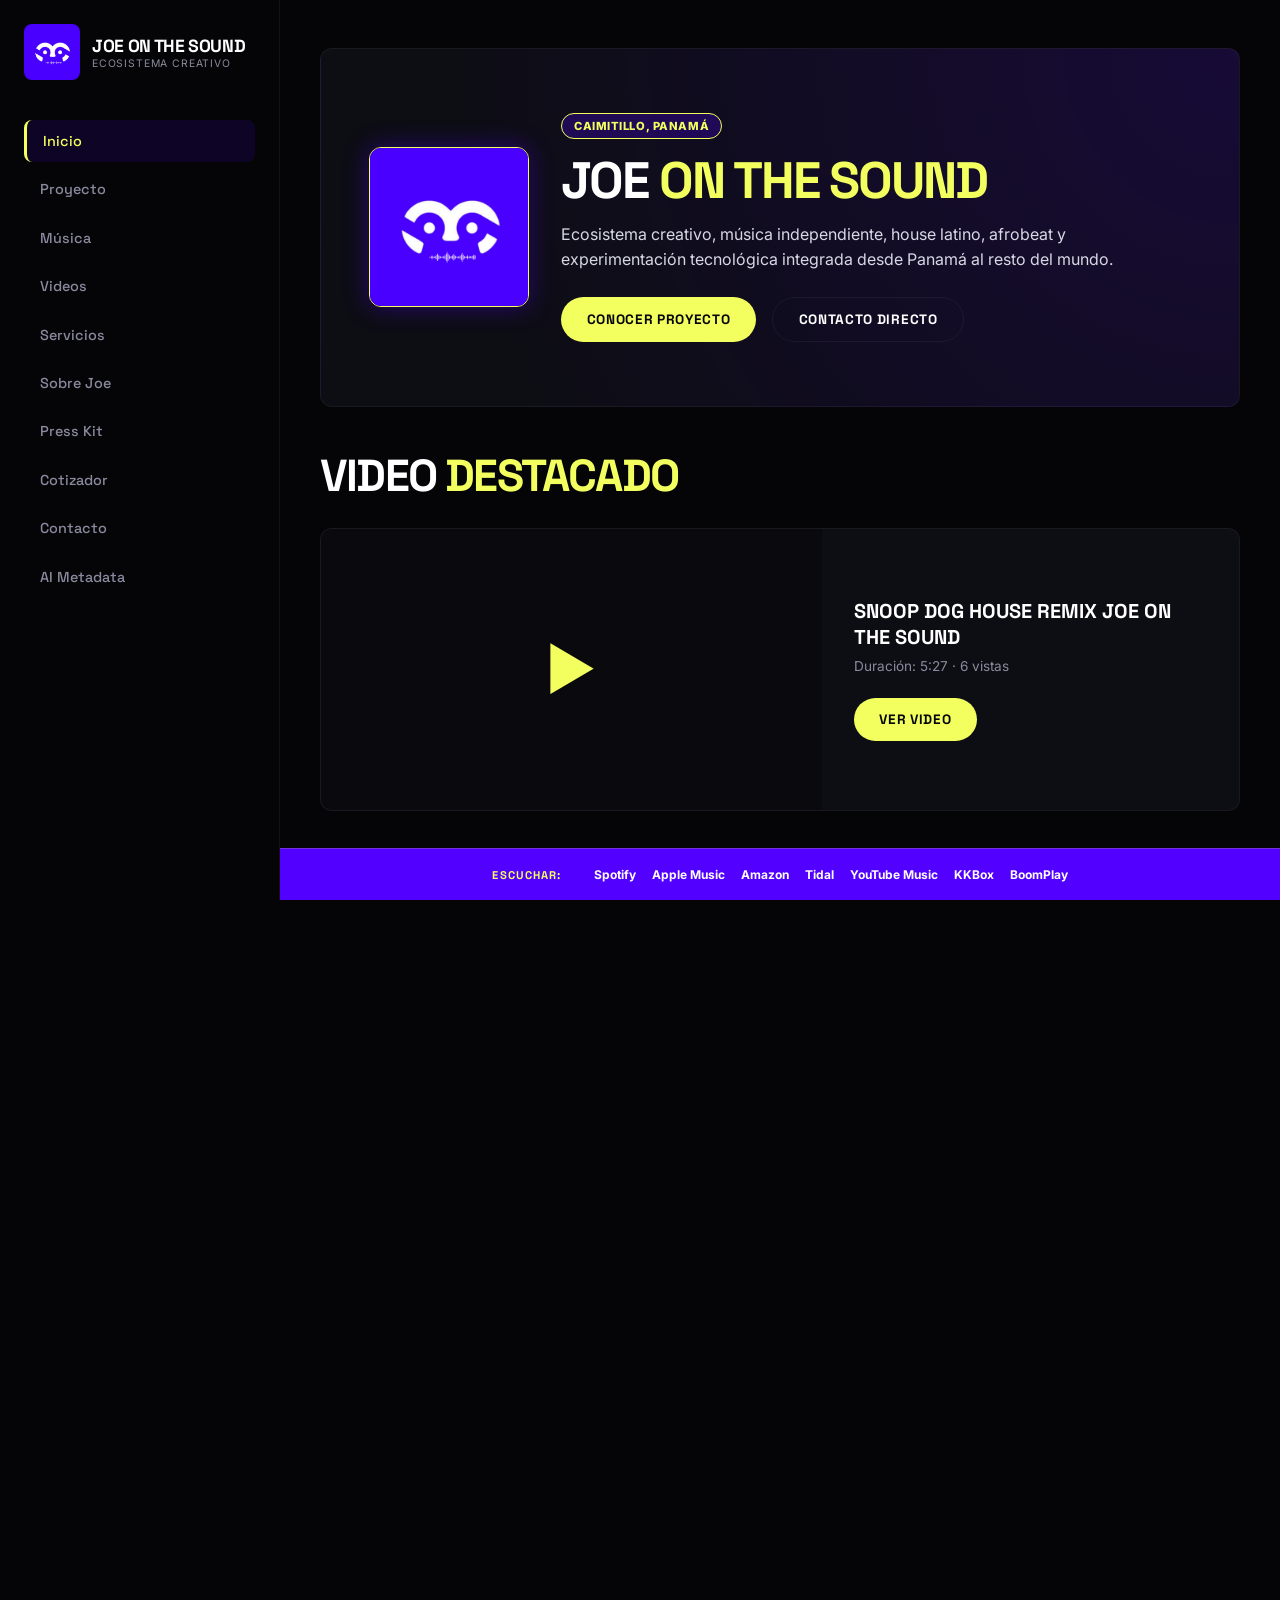
==== commit 854ffa01: "Update index.html V10" ====
--- a/index.html
+++ b/index.html
@@ -2,7 +2,7 @@
 <html lang="es-PA">
 <head>
   <!-- ============================================================
-    JOE on the Sound — Plataforma Oficial (SPA Autocontenida) V9
+    JOE on the Sound — Plataforma Oficial (SPA Autocontenida) V10
     Identidad: Fondo Negro Profundo, Violeta Eléctrico, Amarillo Neón
     Enrutado: hash-routing (#/ruta) con secciones [data-route]
     Protección: Ofuscación activa anti-scraping para datos sensibles
@@ -1747,52 +1747,53 @@
       }
     };
 
-    // LIGHTBOX DEL REPRODUCTOR
+    // LIGHTBOX DEL REPRODUCTOR (REFACTORIZADO A PRUEBA DE ERRORES DEL DOM)
     const Lightbox = {
+      el: null,
+      container: null,
       init: function() {
-        if (!document.getElementById('youtubeLightbox')) {
-          const lightboxDiv = document.createElement('div');
-          lightboxDiv.className = 'lightbox-modal-backdrop';
-          lightboxDiv.id = 'youtubeLightbox';
-          lightboxDiv.setAttribute('role', 'dialog');
-          lightboxDiv.setAttribute('aria-modal', 'true');
-          lightboxDiv.setAttribute('aria-label', 'Reproductor de Video');
-          lightboxDiv.innerHTML = `
+        if (!this.el) {
+          this.el = document.createElement('div');
+          this.el.className = 'lightbox-modal-backdrop';
+          this.el.id = 'youtubeLightbox';
+          this.el.setAttribute('role', 'dialog');
+          this.el.setAttribute('aria-modal', 'true');
+          this.el.setAttribute('aria-label', 'Reproductor de Video');
+          this.el.innerHTML = `
             <div class="lightbox-video-frame">
               <button class="lightbox-close-trigger" id="closeLightboxBtn" aria-label="Cerrar reproductor">×</button>
               <div id="lightboxIframeContainer" style="width: 100%; height: 100%;"></div>
             </div>
           `;
-          document.body.appendChild(lightboxDiv);
+          document.body.appendChild(this.el);
           
-          document.getElementById('closeLightboxBtn').addEventListener('click', Lightbox.close);
-          lightboxDiv.addEventListener('click', function(e) {
-            if (e.target === this) Lightbox.close();
+          this.container = this.el.querySelector('#lightboxIframeContainer');
+          
+          this.el.querySelector('#closeLightboxBtn').addEventListener('click', () => this.close());
+          this.el.addEventListener('click', (e) => {
+            if (e.target === this.el) this.close();
           });
         }
       },
       open: function(videoId) {
-        Lightbox.init(); 
-        const container = document.getElementById('lightboxIframeContainer');
-        if (!container) return;
-        container.innerHTML = `
-          <iframe 
-            class="lightbox-iframe-embed"
-            src="https://www.youtube.com/embed/${videoId}?autoplay=1&rel=0" 
-            title="Youtube Video Player"
-            allow="accelerometer; autoplay; clipboard-write; encrypted-media; gyroscope; picture-in-picture" 
-            allowfullscreen>
-          </iframe>
-        `;
-        const modal = document.getElementById('youtubeLightbox');
-        if (modal) modal.classList.add('active');
+        this.init(); // Garantiza la creación e inserción sincronizada del elemento
+        if (this.container) {
+          this.container.innerHTML = `
+            <iframe 
+              class="lightbox-iframe-embed"
+              src="https://www.youtube.com/embed/${videoId}?autoplay=1&rel=0" 
+              title="Youtube Video Player"
+              allow="accelerometer; autoplay; clipboard-write; encrypted-media; gyroscope; picture-in-picture" 
+              allowfullscreen>
+            </iframe>
+          `;
+        }
+        if (this.el) this.el.classList.add('active');
         document.body.style.overflow = 'hidden';
       },
       close: function() {
-        const modal = document.getElementById('youtubeLightbox');
-        if (modal) modal.classList.remove('active');
-        const container = document.getElementById('lightboxIframeContainer');
-        if (container) container.innerHTML = '';
+        if (this.el) this.el.classList.remove('active');
+        if (this.container) this.container.innerHTML = '';
         document.body.style.overflow = '';
       }
     };
@@ -2375,7 +2376,7 @@
             </div>
             <div class="diff-brand-card">
               <span class="diff-brand-digit">06</span>
-              <h3 class="diff-card-header">IA como Herramienta</h3>
+              <h3 class="diff-brand-card-header">IA como Herramienta</h3>
               <p class="diff-card-desc">La inteligencia artificial no reemplaza el criterio artístico; amplifica la capacidad de producir, experimentar, analizar y distribuir.</p>
             </div>
           </div>
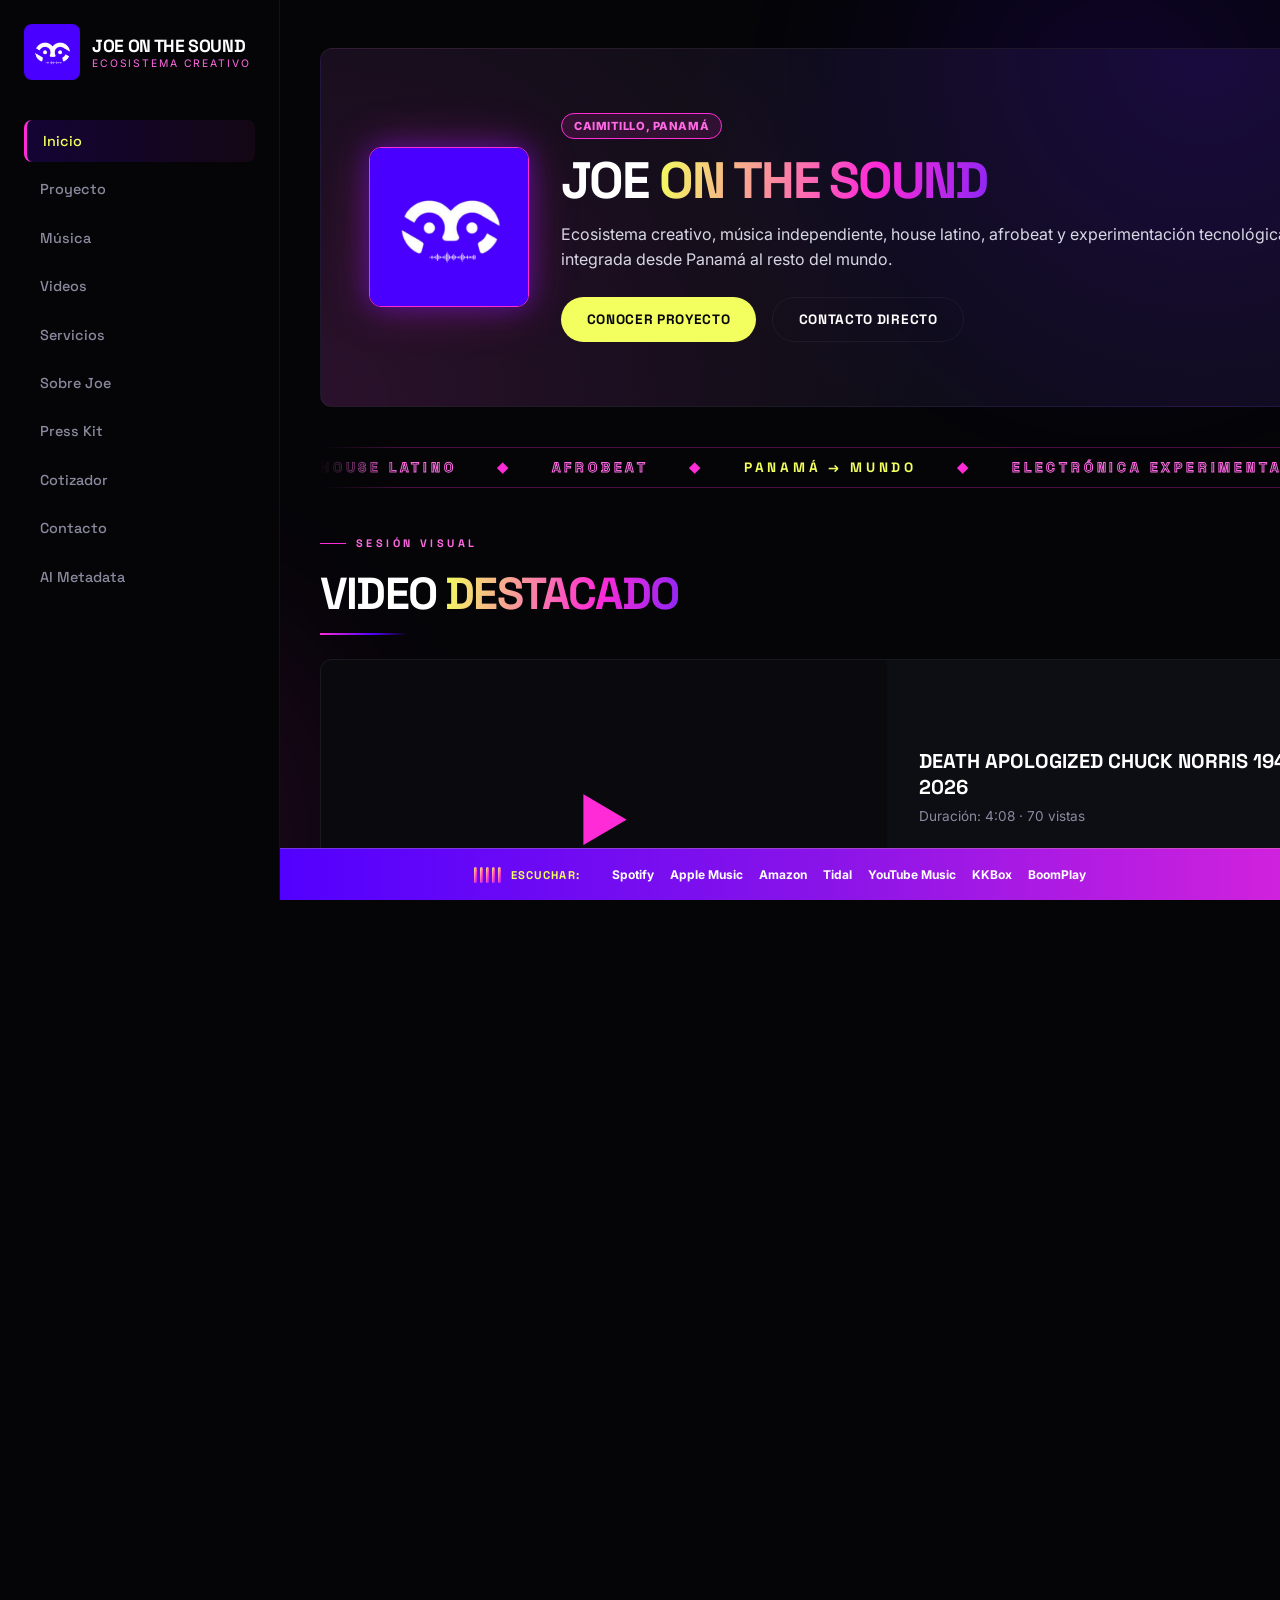
==== commit 2a8fc21b: "Update index.html V11" ====
--- a/index.html
+++ b/index.html
@@ -2,11 +2,11 @@
 <html lang="es-PA">
 <head>
   <!-- ============================================================
-    JOE on the Sound — Plataforma Oficial (SPA Autocontenida) V10
-    Identidad: Fondo Negro Profundo, Violeta Eléctrico, Amarillo Neón
+    JOE on the Sound — Plataforma Oficial (SPA Autocontenida) V11
+    Identidad: Negro Profundo, Violeta Eléctrico, Amarillo Neón + Rosa Fucsia
+    Performance: GPU-only animations, lazy media, content-visibility
+    Motion: Scroll-trigger reveals (IntersectionObserver) + capa ambiental
     Enrutado: hash-routing (#/ruta) con secciones [data-route]
-    Protección: Ofuscación activa anti-scraping para datos sensibles
-    Capa de Datos: /ai semántica para indexación limpia
   ============================================================ -->
   <meta charset="UTF-8">
   <meta name="viewport" content="width=device-width, initial-scale=1.0, viewport-fit=cover">
@@ -16,11 +16,11 @@
   <meta name="author" content="JOE on the Sound">
   <meta name="theme-color" content="#050508">
 
-  <!-- Favicons oficiales cargando el activo directo de la plataforma -->
+  <!-- Favicons oficiales -->
   <link rel="icon" type="image/png" href="logo.png">
   <link rel="apple-touch-icon" href="logo.png">
 
-  <!-- Open Graph y Twitter Card para Previews -->
+  <!-- Open Graph y Twitter Card -->
   <meta property="og:type" content="website">
   <meta property="og:url" content="https://joeonthesound.online/">
   <meta property="og:title" content="JOE on the Sound — Ecosistema Creativo Panameño">
@@ -33,9 +33,13 @@
   <meta name="twitter:description" content="Producción musical, cultura digital y desarrollo artístico con identidad latinoamericana liderado por JOE on the Sound.">
   <meta name="twitter:image" content="logo.png">
 
-  <!-- Tipografías: Space Grotesk + Inter para alta legibilidad -->
+  <!-- Performance: preconexiones a CDNs de imágenes y tipografías -->
   <link rel="preconnect" href="https://fonts.googleapis.com">
   <link rel="preconnect" href="https://fonts.gstatic.com" crossorigin>
+  <link rel="preconnect" href="https://i.scdn.co">
+  <link rel="preconnect" href="https://i.ytimg.com">
+  <link rel="dns-prefetch" href="https://i.scdn.co">
+  <link rel="dns-prefetch" href="https://i.ytimg.com">
   <link href="https://fonts.googleapis.com/css2?family=Inter:wght@300;400;500;600;700;800;900&family=Space+Grotesk:wght@300;400;500;600;700&display=swap" rel="stylesheet">
 
   <!-- SCHEMA.ORG JSON-LD MULTI-ENTIDAD -->
@@ -99,22 +103,25 @@
       --primary-glow: rgba(82, 0, 255, 0.4);
       --accent: #f2ff5e;
       --accent-hover: #e1ff00;
+      --fucsia: #ff2bd6;
+      --fucsia-soft: #ff6ae4;
+      --fucsia-glow: rgba(255, 43, 214, 0.35);
+      --grad-brand: linear-gradient(100deg, var(--accent) 0%, var(--fucsia) 65%, var(--primary-hover) 110%);
+      --grad-line: linear-gradient(90deg, var(--fucsia), var(--primary) 60%, transparent);
       --text-main: #ffffff;
       --text-muted: #8a8a9e;
       --text-light: #d8d8e5;
       --border: rgba(255, 255, 255, 0.05);
       --border-accent: rgba(242, 255, 94, 0.2);
+      --border-fucsia: rgba(255, 43, 214, 0.28);
       --font-sans: 'Inter', sans-serif;
       --font-display: 'Space Grotesk', sans-serif;
       --sidebar-w: 280px;
       --transition: all 0.3s cubic-bezier(0.4, 0, 0.2, 1);
-    }
-
-    * {
-      box-sizing: border-box;
-      margin: 0;
-      padding: 0;
-    }
+      --ease-out: cubic-bezier(0.16, 1, 0.3, 1);
+    }
+
+    * { box-sizing: border-box; margin: 0; padding: 0; }
 
     html, body {
       width: 100%;
@@ -126,18 +133,166 @@
       scroll-behavior: smooth;
     }
 
-    ::-webkit-scrollbar {
-      width: 6px;
-    }
-    ::-webkit-scrollbar-track {
-      background: var(--bg);
-    }
-    ::-webkit-scrollbar-thumb {
-      background: var(--panel);
-      border-radius: 3px;
-    }
-    ::-webkit-scrollbar-thumb:hover {
-      background: var(--primary);
+    ::selection { background: var(--fucsia); color: #050508; }
+
+    ::-webkit-scrollbar { width: 6px; }
+    ::-webkit-scrollbar-track { background: var(--bg); }
+    ::-webkit-scrollbar-thumb { background: var(--panel); border-radius: 3px; }
+    ::-webkit-scrollbar-thumb:hover { background: var(--fucsia); }
+
+    /* ============================================================
+       CAPA AMBIENTAL ARTÍSTICA (aurora violeta + fucsia)
+       Solo transform/opacity → composición GPU, sin repaints.
+    ============================================================ */
+    .bg-aura {
+      position: fixed;
+      inset: 0;
+      z-index: 0;
+      overflow: hidden;
+      pointer-events: none;
+    }
+
+    .bg-aura span {
+      position: absolute;
+      width: 55vmax;
+      height: 55vmax;
+      border-radius: 50%;
+      filter: blur(70px);
+      opacity: 0.16;
+      will-change: transform;
+    }
+
+    .bg-aura .aura-violet {
+      background: radial-gradient(circle, #5200ff 0%, transparent 65%);
+      top: -20vmax;
+      right: -15vmax;
+      animation: auraDriftA 26s ease-in-out infinite alternate;
+    }
+
+    .bg-aura .aura-fucsia {
+      background: radial-gradient(circle, #ff2bd6 0%, transparent 65%);
+      bottom: -22vmax;
+      left: -18vmax;
+      animation: auraDriftB 32s ease-in-out infinite alternate;
+    }
+
+    @keyframes auraDriftA {
+      from { transform: translate3d(0, 0, 0) scale(1); }
+      to   { transform: translate3d(-10vmax, 12vmax, 0) scale(1.18); }
+    }
+
+    @keyframes auraDriftB {
+      from { transform: translate3d(0, 0, 0) scale(1.1); }
+      to   { transform: translate3d(12vmax, -10vmax, 0) scale(0.92); }
+    }
+
+    @media (max-width: 768px) {
+      .bg-aura span { filter: blur(48px); opacity: 0.13; }
+    }
+
+    /* ============================================================
+       SCROLL-TRIGGER REVEALS (clase .rv aplicada por JS)
+    ============================================================ */
+    .rv {
+      opacity: 0;
+      transform: translateY(26px);
+    }
+
+    .rv.in-view {
+      opacity: 1;
+      transform: translateY(0);
+      transition:
+        opacity 0.7s var(--ease-out),
+        transform 0.8s var(--ease-out);
+      transition-delay: calc(var(--rv-i, 0) * 80ms);
+    }
+
+    .rv-scale { transform: translateY(18px) scale(0.97); }
+    .rv-scale.in-view { transform: translateY(0) scale(1); }
+
+    @media (prefers-reduced-motion: reduce) {
+      .rv, .rv.in-view { opacity: 1 !important; transform: none !important; transition: none !important; }
+      .bg-aura span, .ticker-track, .eq i, .home-hero-logo { animation: none !important; }
+      html { scroll-behavior: auto; }
+    }
+
+    /* ============================================================
+       TICKER EDITORIAL (cinta tipográfica infinita)
+    ============================================================ */
+    .editorial-ticker {
+      overflow: hidden;
+      border-top: 1px solid var(--border-fucsia);
+      border-bottom: 1px solid var(--border-fucsia);
+      margin: 0 0 2.5rem 0;
+      padding: 0.7rem 0;
+      mask-image: linear-gradient(90deg, transparent, #000 8%, #000 92%, transparent);
+      -webkit-mask-image: linear-gradient(90deg, transparent, #000 8%, #000 92%, transparent);
+    }
+
+    .ticker-track {
+      display: flex;
+      gap: 2.5rem;
+      width: max-content;
+      animation: tickerScroll 28s linear infinite;
+      will-change: transform;
+    }
+
+    @keyframes tickerScroll {
+      from { transform: translate3d(0, 0, 0); }
+      to   { transform: translate3d(-50%, 0, 0); }
+    }
+
+    .ticker-item {
+      font-family: var(--font-display);
+      font-size: 0.85rem;
+      font-weight: 700;
+      letter-spacing: 0.28em;
+      text-transform: uppercase;
+      white-space: nowrap;
+      color: transparent;
+      -webkit-text-stroke: 1px var(--fucsia-soft);
+      display: inline-flex;
+      align-items: center;
+      gap: 2.5rem;
+    }
+
+    .ticker-item em {
+      font-style: normal;
+      -webkit-text-stroke: 0;
+      color: var(--accent);
+    }
+
+    .ticker-dot { color: var(--fucsia); -webkit-text-stroke: 0; }
+
+    /* ============================================================
+       ECUALIZADOR ANIMADO (firma sonora de la marca)
+    ============================================================ */
+    .eq {
+      display: inline-flex;
+      align-items: flex-end;
+      gap: 3px;
+      height: 16px;
+    }
+
+    .eq i {
+      width: 3px;
+      border-radius: 2px;
+      background: var(--grad-brand);
+      animation: eqPulse 1s ease-in-out infinite;
+      transform-origin: bottom;
+      height: 100%;
+      will-change: transform;
+    }
+
+    .eq i:nth-child(1) { animation-delay: 0s;    animation-duration: 0.9s; }
+    .eq i:nth-child(2) { animation-delay: 0.15s; animation-duration: 1.15s; }
+    .eq i:nth-child(3) { animation-delay: 0.3s;  animation-duration: 0.8s; }
+    .eq i:nth-child(4) { animation-delay: 0.1s;  animation-duration: 1.05s; }
+    .eq i:nth-child(5) { animation-delay: 0.25s; animation-duration: 0.95s; }
+
+    @keyframes eqPulse {
+      0%, 100% { transform: scaleY(0.25); }
+      50%      { transform: scaleY(1); }
     }
 
     /* APP CONTAINER LAYOUT */
@@ -145,12 +300,12 @@
       display: flex;
       flex-direction: column;
       min-height: 100vh;
+      position: relative;
+      z-index: 1;
     }
 
     @media (min-width: 1024px) {
-      .app-container {
-        flex-direction: row;
-      }
+      .app-container { flex-direction: row; }
     }
 
     /* SIDEBAR NAVEGACIÓN DESKTOP */
@@ -194,10 +349,7 @@
       border-radius: 8px;
     }
 
-    .brand-info {
-      display: flex;
-      flex-direction: column;
-    }
+    .brand-info { display: flex; flex-direction: column; }
 
     .brand-title-text {
       font-family: var(--font-display);
@@ -209,22 +361,16 @@
 
     .brand-subtitle-text {
       font-size: 0.65rem;
-      color: var(--text-muted);
+      color: var(--fucsia-soft);
       text-transform: uppercase;
-      letter-spacing: 0.08em;
+      letter-spacing: 0.18em;
     }
 
     /* ENLACES DE MENÚ (DESKTOP) */
-    .sidebar-menu {
-      display: none;
-      flex-direction: column;
-      gap: 0.4rem;
-    }
+    .sidebar-menu { display: none; flex-direction: column; gap: 0.4rem; }
 
     @media (min-width: 1024px) {
-      .sidebar-menu {
-        display: flex;
-      }
+      .sidebar-menu { display: flex; }
     }
 
     .menu-link {
@@ -239,28 +385,28 @@
       font-size: 0.9rem;
       font-family: var(--font-display);
       transition: var(--transition);
+      position: relative;
     }
 
     .menu-link:hover, .menu-link.active {
       color: var(--text-main);
-      background-color: rgba(82, 0, 255, 0.12);
+      background: linear-gradient(90deg, rgba(82,0,255,0.18), rgba(255,43,214,0.06));
     }
 
     .menu-link.active {
-      border-left: 3px solid var(--accent);
+      border-left: 3px solid var(--fucsia);
       color: var(--accent);
     }
 
-    /* MENÚ MÓVIL (DOCK INFERIOR) */
+    /* MENÚ MÓVIL (DOCK INFERIOR) — sin backdrop-filter en móvil para máximo FPS */
     .mobile-menu-dock {
       position: fixed;
       bottom: 0;
       left: 0;
       right: 0;
       height: 64px;
-      background-color: rgba(5, 5, 8, 0.98);
-      backdrop-filter: blur(16px);
-      border-top: 1px solid var(--border);
+      background-color: rgba(5, 5, 8, 0.99);
+      border-top: 1px solid var(--border-fucsia);
       display: flex;
       justify-content: space-around;
       align-items: center;
@@ -269,9 +415,7 @@
     }
 
     @media (min-width: 1024px) {
-      .mobile-menu-dock {
-        display: none;
-      }
+      .mobile-menu-dock { display: none; }
     }
 
     .mobile-link-item {
@@ -287,38 +431,28 @@
       gap: 2px;
       flex: 1;
       height: 100%;
-    }
-
-    .mobile-link-item svg {
-      width: 18px;
-      height: 18px;
-    }
-
-    .mobile-link-item.active {
-      color: var(--accent);
-    }
+      transition: color 0.25s ease, transform 0.25s var(--ease-out);
+    }
+
+    .mobile-link-item svg { width: 18px; height: 18px; }
+
+    .mobile-link-item.active { color: var(--fucsia); transform: translateY(-2px); }
 
     /* CONTENEDOR CENTRAL */
-    .app-main-content {
-      flex: 1;
-      padding-bottom: 130px;
-    }
+    .app-main-content { flex: 1; padding-bottom: 130px; }
 
     @media (min-width: 1024px) {
-      .app-main-content {
-        margin-left: var(--sidebar-w);
-        padding-bottom: 90px;
-      }
-    }
-
-    /* PERSISTENT STICKY DOCK */
+      .app-main-content { margin-left: var(--sidebar-w); padding-bottom: 90px; }
+    }
+
+    /* PERSISTENT STICKY DOCK — degradado violeta → fucsia */
     .music-sticky-dock {
       position: fixed;
       bottom: 64px;
       left: 0;
       right: 0;
       height: 44px;
-      background: var(--primary);
+      background: linear-gradient(90deg, var(--primary) 0%, #8a14e8 55%, var(--fucsia) 130%);
       display: flex;
       align-items: center;
       justify-content: center;
@@ -328,7 +462,11 @@
       padding: 0 1rem;
       gap: 1.2rem;
       border-top: 1px solid var(--border-accent);
-    }
+      -webkit-overflow-scrolling: touch;
+      scrollbar-width: none;
+    }
+
+    .music-sticky-dock::-webkit-scrollbar { display: none; }
 
     @media (min-width: 1024px) {
       .music-sticky-dock {
@@ -346,13 +484,12 @@
       text-transform: uppercase;
       letter-spacing: 0.1em;
       color: var(--accent);
-    }
-
-    .sticky-dock-anchors {
-      display: flex;
+      display: inline-flex;
       align-items: center;
-      gap: 1rem;
-    }
+      gap: 0.6rem;
+    }
+
+    .sticky-dock-anchors { display: flex; align-items: center; gap: 1rem; }
 
     .sticky-dock-anchor {
       color: var(--text-main);
@@ -365,10 +502,7 @@
       transition: var(--transition);
     }
 
-    .sticky-dock-anchor:hover {
-      color: var(--accent);
-      transform: translateY(-1px);
-    }
+    .sticky-dock-anchor:hover { color: var(--accent); transform: translateY(-1px); }
 
     /* PÁGINAS VIRTUALES */
     .view-container {
@@ -379,9 +513,7 @@
     }
 
     @media (min-width: 1024px) {
-      .view-container {
-        padding: 3rem 2.5rem;
-      }
+      .view-container { padding: 3rem 2.5rem; }
     }
 
     @keyframes viewFadeIn {
@@ -389,6 +521,7 @@
       to { opacity: 1; transform: translateY(0); }
     }
 
+    /* TITULARES EDITORIALES con subrayado-degradado animable */
     .heading-primary {
       font-family: var(--font-display);
       font-size: clamp(1.8rem, 4vw, 2.8rem);
@@ -396,15 +529,61 @@
       letter-spacing: -0.04em;
       margin-bottom: 1.5rem;
       text-transform: uppercase;
-    }
-
+      position: relative;
+      padding-bottom: 0.85rem;
+    }
+
+    .heading-primary::after {
+      content: "";
+      position: absolute;
+      left: 0;
+      bottom: 0;
+      width: 88px;
+      height: 2px;
+      background: var(--grad-line);
+      transform-origin: left;
+      transform: scaleX(0);
+      transition: transform 0.9s var(--ease-out) 0.15s;
+    }
+
+    .rv.in-view .heading-primary::after,
+    .heading-primary.in-view::after { transform: scaleX(1); }
+
+    /* Frase acento ahora en degradado amarillo → fucsia (editorial premium) */
     .accent-phrase {
-      color: var(--accent);
+      background: var(--grad-brand);
+      -webkit-background-clip: text;
+      background-clip: text;
+      color: transparent;
+    }
+
+    /* Etiqueta "eyebrow" editorial */
+    .eyebrow {
+      display: inline-flex;
+      align-items: center;
+      gap: 0.6rem;
+      font-family: var(--font-display);
+      font-size: 0.68rem;
+      font-weight: 700;
+      letter-spacing: 0.32em;
+      text-transform: uppercase;
+      color: var(--fucsia-soft);
+      margin-bottom: 0.9rem;
+    }
+
+    .eyebrow::before {
+      content: "";
+      width: 26px;
+      height: 1px;
+      background: var(--fucsia);
     }
 
     /* HERO BANNER */
     .home-hero-banner {
-      background: radial-gradient(circle at top right, rgba(82,0,255,0.15) 0%, transparent 80%), var(--panel);
+      background:
+        radial-gradient(circle at 85% 0%, rgba(82,0,255,0.18) 0%, transparent 55%),
+        radial-gradient(circle at 0% 100%, rgba(255,43,214,0.12) 0%, transparent 55%),
+        var(--panel);
       border-radius: 12px;
       border: 1px solid var(--border);
       padding: 2.5rem 1.5rem;
@@ -416,6 +595,24 @@
       overflow: hidden;
     }
 
+    /* Línea de horizonte fucsia animada dentro del hero */
+    .home-hero-banner::after {
+      content: "";
+      position: absolute;
+      inset: auto 0 0 0;
+      height: 2px;
+      background: linear-gradient(90deg, transparent, var(--fucsia), var(--accent), transparent);
+      opacity: 0.7;
+      transform: translateX(-100%);
+      animation: heroSweep 5s var(--ease-out) infinite;
+    }
+
+    @keyframes heroSweep {
+      0%   { transform: translateX(-100%); }
+      55%  { transform: translateX(100%); }
+      100% { transform: translateX(100%); }
+    }
+
     @media (min-width: 768px) {
       .home-hero-banner {
         flex-direction: row;
@@ -429,29 +626,27 @@
       height: 120px;
       border-radius: 12px;
       object-fit: cover;
-      border: 1px solid var(--accent);
-      box-shadow: 0 0 25px var(--primary-glow);
+      border: 1px solid var(--fucsia);
+      box-shadow: 0 0 25px var(--primary-glow), 0 0 45px var(--fucsia-glow);
       flex-shrink: 0;
       margin: 0 auto;
+      animation: heroFloat 7s ease-in-out infinite;
+      will-change: transform;
+    }
+
+    @keyframes heroFloat {
+      0%, 100% { transform: translateY(0); }
+      50%      { transform: translateY(-8px); }
     }
 
     @media (min-width: 768px) {
-      .home-hero-logo {
-        width: 160px;
-        height: 160px;
-        margin: 0;
-      }
-    }
-
-    .home-hero-info {
-      flex: 1;
-      text-align: center;
-    }
+      .home-hero-logo { width: 160px; height: 160px; margin: 0; }
+    }
+
+    .home-hero-info { flex: 1; text-align: center; }
 
     @media (min-width: 768px) {
-      .home-hero-info {
-        text-align: left;
-      }
+      .home-hero-info { text-align: left; }
     }
 
     .home-hero-title {
@@ -471,11 +666,11 @@
       margin-bottom: 1.5rem;
     }
 
-    /* BADGE REGIONAL */
+    /* BADGE REGIONAL — toque fucsia */
     .badge-location {
-      background: rgba(82,0,255,0.25);
-      border: 1px solid var(--accent);
-      color: var(--accent);
+      background: rgba(255, 43, 214, 0.12);
+      border: 1px solid var(--fucsia);
+      color: var(--fucsia-soft);
       padding: 0.3rem 0.75rem;
       border-radius: 50px;
       font-size: 0.7rem;
@@ -504,14 +699,12 @@
       font-family: var(--font-display);
     }
 
-    .btn-solid-primary {
-      background-color: var(--accent);
-      color: #050508;
-    }
+    .btn-solid-primary { background-color: var(--accent); color: #050508; }
 
     .btn-solid-primary:hover {
       background-color: var(--accent-hover);
       transform: translateY(-2px);
+      box-shadow: 0 6px 24px var(--fucsia-glow);
     }
 
     .btn-outline-primary {
@@ -521,8 +714,8 @@
     }
 
     .btn-outline-primary:hover {
-      border-color: var(--accent);
-      color: var(--accent);
+      border-color: var(--fucsia);
+      color: var(--fucsia-soft);
     }
 
     /* GRID DE DISCOS / TARJETAS */
@@ -549,12 +742,14 @@
       transition: var(--transition);
       display: flex;
       flex-direction: column;
+      content-visibility: auto;
+      contain-intrinsic-size: 280px;
     }
 
     .visual-card:hover {
-      border-color: var(--accent);
+      border-color: var(--fucsia);
       transform: translateY(-4px);
-      box-shadow: 0 8px 30px rgba(0,0,0,0.4);
+      box-shadow: 0 8px 30px rgba(255, 43, 214, 0.12);
     }
 
     .card-cover-wrapper {
@@ -571,14 +766,18 @@
       width: 100%;
       height: 100%;
       object-fit: cover;
-    }
+      transition: transform 0.6s var(--ease-out);
+    }
+
+    .visual-card:hover .card-cover-wrapper img { transform: scale(1.05); }
 
     .card-badge {
       position: absolute;
       top: 8px;
       right: 8px;
       background: rgba(5, 5, 8, 0.9);
-      color: var(--accent);
+      color: var(--fucsia-soft);
+      border: 1px solid var(--border-fucsia);
       padding: 0.25rem 0.5rem;
       font-size: 0.65rem;
       font-weight: 800;
@@ -595,12 +794,9 @@
       text-overflow: ellipsis;
     }
 
-    .card-meta {
-      font-size: 0.8rem;
-      color: var(--text-muted);
-    }
-
-    /* SPOTIFY POPULAR TRACKS (DISEÑO PREMIUM) */
+    .card-meta { font-size: 0.8rem; color: var(--text-muted); }
+
+    /* SPOTIFY POPULAR TRACKS */
     .spotify-tracklist {
       display: flex;
       flex-direction: column;
@@ -621,15 +817,9 @@
       transition: var(--transition);
     }
 
-    .track-row:hover {
-      background-color: var(--panel-hover);
-    }
-
-    .track-index-num {
-      color: var(--text-muted);
-      font-weight: 700;
-      font-size: 0.85rem;
-    }
+    .track-row:hover { background-color: var(--panel-hover); }
+
+    .track-index-num { color: var(--text-muted); font-weight: 700; font-size: 0.85rem; }
 
     .track-info-cell {
       display: flex;
@@ -647,17 +837,9 @@
       flex-shrink: 0;
     }
 
-    .track-cover-miniature img {
-      width: 100%;
-      height: 100%;
-      object-fit: cover;
-    }
-
-    .track-titles {
-      display: flex;
-      flex-direction: column;
-      min-width: 0;
-    }
+    .track-cover-miniature img { width: 100%; height: 100%; object-fit: cover; }
+
+    .track-titles { display: flex; flex-direction: column; min-width: 0; }
 
     .track-main-title {
       font-weight: 700;
@@ -668,21 +850,11 @@
       color: var(--text-main);
     }
 
-    .track-artist-sub {
-      font-size: 0.75rem;
-      color: var(--text-muted);
-    }
-
-    .track-duration-val {
-      font-size: 0.8rem;
-      color: var(--text-muted);
-      text-align: right;
-    }
-
-    .track-action-cell {
-      display: flex;
-      justify-content: flex-end;
-    }
+    .track-artist-sub { font-size: 0.75rem; color: var(--text-muted); }
+
+    .track-duration-val { font-size: 0.8rem; color: var(--text-muted); text-align: right; }
+
+    .track-action-cell { display: flex; justify-content: flex-end; }
 
     .track-play-bubble {
       width: 24px;
@@ -699,9 +871,9 @@
     }
 
     .track-row:hover .track-play-bubble {
-      background-color: var(--accent);
+      background: var(--grad-brand);
       color: #050508;
-      border-color: var(--accent);
+      border-color: var(--fucsia);
     }
 
     /* GRID DE DIFERENCIACIÓN / CARDS */
@@ -713,15 +885,11 @@
     }
 
     @media (min-width: 768px) {
-      .grid-differentiator {
-        grid-template-columns: repeat(2, 1fr);
-      }
+      .grid-differentiator { grid-template-columns: repeat(2, 1fr); }
     }
 
     @media (min-width: 1200px) {
-      .grid-differentiator {
-        grid-template-columns: repeat(3, 1fr);
-      }
+      .grid-differentiator { grid-template-columns: repeat(3, 1fr); }
     }
 
     .diff-brand-card {
@@ -731,10 +899,12 @@
       padding: 2rem;
       transition: var(--transition);
       position: relative;
+      content-visibility: auto;
+      contain-intrinsic-size: 220px;
     }
 
     .diff-brand-card:hover {
-      border-color: var(--accent);
+      border-color: var(--fucsia);
       transform: translateY(-4px);
     }
 
@@ -744,7 +914,7 @@
       right: 1.5rem;
       font-size: 2.2rem;
       font-weight: 800;
-      color: rgba(255,255,255,0.02);
+      color: rgba(255, 43, 214, 0.07);
       font-family: var(--font-display);
     }
 
@@ -765,9 +935,9 @@
 
     /* MANIFIESTO MARCA */
     .brand-manifesto-quote {
-      border-left: 4px solid var(--accent);
+      border-left: 4px solid var(--fucsia);
       padding: 1.5rem;
-      background: rgba(242, 255, 94, 0.03);
+      background: linear-gradient(90deg, rgba(255,43,214,0.05), rgba(242,255,94,0.02));
       border-radius: 0 12px 12px 0;
       margin-bottom: 2.5rem;
     }
@@ -787,6 +957,7 @@
       border: 1px solid var(--border);
       overflow-x: auto;
       margin-bottom: 3rem;
+      -webkit-overflow-scrolling: touch;
     }
 
     .metrics-table {
@@ -796,28 +967,21 @@
       min-width: 600px;
     }
 
-    .metrics-table th, .metrics-table td {
-      padding: 1.2rem 1.5rem;
-    }
+    .metrics-table th, .metrics-table td { padding: 1.2rem 1.5rem; }
 
     .metrics-table th {
-      background: rgba(82, 0, 255, 0.1);
+      background: linear-gradient(90deg, rgba(82, 0, 255, 0.12), rgba(255, 43, 214, 0.08));
       color: var(--accent);
       text-transform: uppercase;
       font-family: var(--font-display);
       font-size: 0.75rem;
       font-weight: 800;
       letter-spacing: 0.05em;
-      border-bottom: 2px solid var(--border);
-    }
-
-    .metrics-table tr {
-      border-bottom: 1px solid var(--border);
-    }
-
-    .metrics-table tr:last-child {
-      border-bottom: none;
-    }
+      border-bottom: 2px solid var(--border-fucsia);
+    }
+
+    .metrics-table tr { border-bottom: 1px solid var(--border); }
+    .metrics-table tr:last-child { border-bottom: none; }
 
     .metrics-platform {
       font-family: var(--font-display);
@@ -826,16 +990,9 @@
       font-size: 0.95rem;
     }
 
-    .metrics-past-stats {
-      color: var(--text-light);
-      font-size: 0.9rem;
-    }
-
-    .metrics-projection-stats {
-      color: var(--accent);
-      font-weight: 700;
-      font-size: 1rem;
-    }
+    .metrics-past-stats { color: var(--text-light); font-size: 0.9rem; }
+
+    .metrics-projection-stats { color: var(--fucsia-soft); font-weight: 700; font-size: 1rem; }
 
     .metrics-footer-note {
       padding: 1rem 1.5rem;
@@ -859,24 +1016,18 @@
       overflow: hidden;
       cursor: pointer;
       transition: var(--transition);
+      content-visibility: auto;
+      contain-intrinsic-size: 260px;
     }
 
     .video-asset-card:hover {
-      border-color: var(--accent);
+      border-color: var(--fucsia);
       transform: translateY(-4px);
     }
 
-    .video-asset-preview {
-      position: relative;
-      aspect-ratio: 16/9;
-      background-color: #000;
-    }
-
-    .video-asset-preview img {
-      width: 100%;
-      height: 100%;
-      object-fit: cover;
-    }
+    .video-asset-preview { position: relative; aspect-ratio: 16/9; background-color: #000; }
+
+    .video-asset-preview img { width: 100%; height: 100%; object-fit: cover; }
 
     .video-badge-duration {
       position: absolute;
@@ -901,18 +1052,11 @@
       transition: var(--transition);
     }
 
-    .video-asset-card:hover .video-play-overlay-trigger {
-      opacity: 1;
-    }
-
-    .video-icon-trigger {
-      font-size: 1.8rem;
-      color: var(--accent);
-    }
-
-    .video-detail-box {
-      padding: 1rem;
-    }
+    .video-asset-card:hover .video-play-overlay-trigger { opacity: 1; }
+
+    .video-icon-trigger { font-size: 1.8rem; color: var(--fucsia); }
+
+    .video-detail-box { padding: 1rem; }
 
     .video-display-title {
       font-size: 0.9rem;
@@ -925,15 +1069,9 @@
       overflow: hidden;
     }
 
-    .video-sub-stat {
-      font-size: 0.75rem;
-      color: var(--text-muted);
-      margin-top: 0.5rem;
-    }
-
-    .library-search-box {
-      margin-bottom: 2rem;
-    }
+    .video-sub-stat { font-size: 0.75rem; color: var(--text-muted); margin-top: 0.5rem; }
+
+    .library-search-box { margin-bottom: 2rem; }
 
     .library-search-input {
       width: 100%;
@@ -944,11 +1082,13 @@
       color: white;
       font-size: 0.95rem;
       font-family: var(--font-sans);
+      transition: border-color 0.3s ease, box-shadow 0.3s ease;
     }
 
     .library-search-input:focus {
       outline: none;
-      border-color: var(--accent);
+      border-color: var(--fucsia);
+      box-shadow: 0 0 0 3px rgba(255, 43, 214, 0.12);
     }
 
     /* COTIZADOR MULTIPASOS PREMIUM */
@@ -961,11 +1101,7 @@
       box-shadow: 0 8px 32px rgba(0,0,0,0.25);
     }
 
-    .quoter-header-track {
-      display: flex;
-      gap: 0.4rem;
-      margin-bottom: 1.8rem;
-    }
+    .quoter-header-track { display: flex; gap: 0.4rem; margin-bottom: 1.8rem; }
 
     .quoter-header-track i {
       height: 3px;
@@ -975,18 +1111,10 @@
       transition: background 0.3s ease;
     }
 
-    .quoter-header-track i.active {
-      background: var(--accent);
-    }
-
-    .quoter-slide {
-      display: none;
-      animation: quoterSlideIn 0.35s ease-out forwards;
-    }
-
-    .quoter-slide.active {
-      display: block;
-    }
+    .quoter-header-track i.active { background: var(--grad-brand); }
+
+    .quoter-slide { display: none; animation: quoterSlideIn 0.35s ease-out forwards; }
+    .quoter-slide.active { display: block; }
 
     @keyframes quoterSlideIn {
       from { opacity: 0; transform: translateY(8px); }
@@ -1018,13 +1146,11 @@
       cursor: pointer;
     }
 
-    .quoter-option-btn:hover {
-      border-color: var(--primary);
-    }
+    .quoter-option-btn:hover { border-color: var(--primary); }
 
     .quoter-option-btn.selected {
-      border-color: var(--accent);
-      background: rgba(82, 0, 255, 0.15);
+      border-color: var(--fucsia);
+      background: linear-gradient(135deg, rgba(82, 0, 255, 0.16), rgba(255, 43, 214, 0.10));
     }
 
     .quoter-option-btn h4 {
@@ -1035,10 +1161,7 @@
       margin-bottom: 0.25rem;
     }
 
-    .quoter-option-btn p {
-      font-size: 0.75rem;
-      color: var(--text-muted);
-    }
+    .quoter-option-btn p { font-size: 0.75rem; color: var(--text-muted); }
 
     .quoter-navigation-tray {
       display: flex;
@@ -1077,7 +1200,7 @@
 
     .input-field-element input:focus, .input-field-element select:focus, .input-field-element textarea:focus {
       outline: none;
-      border-color: var(--accent);
+      border-color: var(--fucsia);
     }
 
     .quoter-summary-block {
@@ -1088,21 +1211,18 @@
       margin-bottom: 1.5rem;
     }
 
-    .quoter-summary-block p {
-      font-size: 0.9rem;
-      margin-bottom: 0.5rem;
-      color: var(--text-light);
-    }
-
-    .quoter-summary-block p strong {
-      color: var(--accent);
-    }
+    .quoter-summary-block p { font-size: 0.9rem; margin-bottom: 0.5rem; color: var(--text-light); }
+
+    .quoter-summary-block p strong { color: var(--fucsia-soft); }
 
     .quoter-cost-total {
       font-family: var(--font-display);
       font-size: 1.6rem;
       font-weight: 800;
-      color: var(--accent);
+      background: var(--grad-brand);
+      -webkit-background-clip: text;
+      background-clip: text;
+      color: transparent;
       margin-bottom: 0.5rem;
     }
 
@@ -1115,9 +1235,7 @@
     }
 
     @media (min-width: 1024px) {
-      .contact-layout-split {
-        grid-template-columns: 1fr 1.2fr;
-      }
+      .contact-layout-split { grid-template-columns: 1fr 1.2fr; }
     }
 
     .contact-detail-card {
@@ -1131,17 +1249,10 @@
     }
 
     /* DETALLE LANZAMIENTO INTERNO */
-    .release-details-flex {
-      display: flex;
-      flex-direction: column;
-      gap: 2rem;
-    }
+    .release-details-flex { display: flex; flex-direction: column; gap: 2rem; }
 
     @media (min-width: 768px) {
-      .release-details-flex {
-        flex-direction: row;
-        align-items: flex-start;
-      }
+      .release-details-flex { flex-direction: row; align-items: flex-start; }
     }
 
     .release-details-cover {
@@ -1150,25 +1261,18 @@
       aspect-ratio: 1/1;
       border-radius: 12px;
       overflow: hidden;
-      border: 1px solid var(--border);
+      border: 1px solid var(--border-fucsia);
       margin: 0 auto;
+      box-shadow: 0 12px 40px rgba(255, 43, 214, 0.10);
     }
 
     @media (min-width: 768px) {
-      .release-details-cover {
-        margin: 0;
-      }
-    }
-
-    .release-details-cover img {
-      width: 100%;
-      height: 100%;
-      object-fit: cover;
-    }
-
-    .release-details-info {
-      flex: 1;
-    }
+      .release-details-cover { margin: 0; }
+    }
+
+    .release-details-cover img { width: 100%; height: 100%; object-fit: cover; }
+
+    .release-details-info { flex: 1; }
 
     /* MODAL LIGHTBOX ACCESIBLE */
     .lightbox-modal-backdrop {
@@ -1180,12 +1284,13 @@
       align-items: center;
       justify-content: center;
       padding: 1rem;
-      backdrop-filter: blur(12px);
-    }
-
-    .lightbox-modal-backdrop.active {
-      display: flex;
-    }
+    }
+
+    @media (min-width: 1024px) {
+      .lightbox-modal-backdrop { backdrop-filter: blur(12px); }
+    }
+
+    .lightbox-modal-backdrop.active { display: flex; }
 
     .lightbox-video-frame {
       position: relative;
@@ -1195,7 +1300,7 @@
       background-color: #000;
       border-radius: 12px;
       overflow: hidden;
-      border: 1px solid var(--border);
+      border: 1px solid var(--border-fucsia);
       box-shadow: 0 12px 50px rgba(0,0,0,0.8);
     }
 
@@ -1218,16 +1323,9 @@
       z-index: 10;
     }
 
-    .lightbox-close-trigger:hover {
-      background-color: var(--accent);
-      color: #050508;
-    }
-
-    .lightbox-iframe-embed {
-      width: 100%;
-      height: 100%;
-      border: none;
-    }
+    .lightbox-close-trigger:hover { background-color: var(--fucsia); color: #050508; }
+
+    .lightbox-iframe-embed { width: 100%; height: 100%; border: none; }
 
     /* TOAST ALERTA INTERACTIVA */
     .notification-toast {
@@ -1239,7 +1337,7 @@
       padding: 0.8rem 1.6rem;
       border-radius: 8px;
       box-shadow: 0 8px 30px rgba(0,0,0,0.6);
-      border-left: 4px solid var(--accent);
+      border-left: 4px solid var(--fucsia);
       border-top: 1px solid var(--border);
       border-right: 1px solid var(--border);
       border-bottom: 1px solid var(--border);
@@ -1252,16 +1350,10 @@
       font-weight: 500;
     }
 
-    .notification-toast.show {
-      opacity: 1;
-      transform: translateY(0);
-    }
+    .notification-toast.show { opacity: 1; transform: translateY(0); }
 
     @media (min-width: 1024px) {
-      .notification-toast {
-        bottom: 24px;
-        right: 24px;
-      }
+      .notification-toast { bottom: 24px; right: 24px; }
     }
 
     .ai-metadata-headline {
@@ -1272,15 +1364,10 @@
       text-transform: uppercase;
     }
 
-    /* RESPONSIVE LAYOUT CLASSES (EVITA ESTILOS INLINE DE @MEDIA E INCONSISTENCIAS) */
-    .grid-featured-video {
-      display: grid;
-      grid-template-columns: 1fr;
-    }
+    /* RESPONSIVE LAYOUT CLASSES */
+    .grid-featured-video { display: grid; grid-template-columns: 1fr; }
     @media (min-width: 768px) {
-      .grid-featured-video {
-        grid-template-columns: 1.2fr 1fr;
-      }
+      .grid-featured-video { grid-template-columns: 1.2fr 1fr; }
     }
 
     .grid-popular-news {
@@ -1290,9 +1377,7 @@
       margin-bottom: 4rem;
     }
     @media (min-width: 1024px) {
-      .grid-popular-news {
-        grid-template-columns: 1.4fr 1fr;
-      }
+      .grid-popular-news { grid-template-columns: 1.4fr 1fr; }
     }
 
     .grid-services {
@@ -1302,9 +1387,7 @@
       margin-bottom: 3rem;
     }
     @media (min-width: 768px) {
-      .grid-services {
-        grid-template-columns: repeat(auto-fit, minmax(280px, 1fr));
-      }
+      .grid-services { grid-template-columns: repeat(auto-fit, minmax(280px, 1fr)); }
     }
 
     .hero-btn-container {
@@ -1314,20 +1397,27 @@
       justify-content: center;
     }
     @media (min-width: 768px) {
-      .hero-btn-container {
-        justify-content: flex-start;
-      }
+      .hero-btn-container { justify-content: flex-start; }
     }
   </style>
 </head>
 <body>
 
+  <!-- CAPA AMBIENTAL ANIMADA (aurora violeta + fucsia) -->
+  <div class="bg-aura" aria-hidden="true">
+    <span class="aura-violet"></span>
+    <span class="aura-fucsia"></span>
+  </div>
+
   <!-- CONTENEDOR APP GLOBAL -->
   <div class="app-container">
 
     <!-- BARRA DOCK FIJA DE STREAMING -->
     <div class="music-sticky-dock" role="navigation" aria-label="Enlaces rápidos de reproducción">
-      <span class="sticky-dock-label">Escuchar:</span>
+      <span class="sticky-dock-label">
+        <span class="eq" aria-hidden="true"><i></i><i></i><i></i><i></i><i></i></span>
+        Escuchar:
+      </span>
       <div class="sticky-dock-anchors">
         <a href="https://open.spotify.com/intl-es/artist/0WolrewBAIYhWwzN5Z5Csg" target="_blank" rel="noopener" class="sticky-dock-anchor" aria-label="Escuchar en Spotify">Spotify</a>
         <a href="https://music.apple.com/pa/artist/joe/1467893974" target="_blank" rel="noopener" class="sticky-dock-anchor" aria-label="Escuchar en Apple Music">Apple Music</a>
@@ -1342,7 +1432,7 @@
     <!-- SIDEBAR NAVEGACIÓN DESKTOP -->
     <aside class="app-sidebar" role="complementary">
       <a href="#/" class="brand-box" aria-label="Regresar al inicio">
-        <img src="logo.png" alt="JOE on the Sound" class="brand-logo-img" loading="eager" decoding="async">
+        <img src="logo.png" alt="JOE on the Sound" class="brand-logo-img" loading="eager" fetchpriority="high" decoding="async">
         <div class="brand-info">
           <span class="brand-title-text">JOE on the Sound</span>
           <span class="brand-subtitle-text">Ecosistema Creativo</span>
@@ -1747,7 +1837,62 @@
       }
     };
 
-    // LIGHTBOX DEL REPRODUCTOR (REFACTORIZADO A PRUEBA DE ERRORES DEL DOM)
+    // ============================================================
+    // MOTOR DE ANIMACIONES SCROLL-TRIGGER (IntersectionObserver)
+    // Marca automáticamente el contenido de cada vista con .rv y
+    // lo revela al entrar al viewport. GPU-only (opacity/transform).
+    // ============================================================
+    const ScrollReveal = {
+      observer: null,
+      reducedMotion: window.matchMedia('(prefers-reduced-motion: reduce)').matches,
+      init: function() {
+        if (this.reducedMotion || !('IntersectionObserver' in window)) return;
+        this.observer = new IntersectionObserver((entries) => {
+          entries.forEach(entry => {
+            if (entry.isIntersecting) {
+              entry.target.classList.add('in-view');
+              this.observer.unobserve(entry.target); // revela una sola vez → cero trabajo posterior
+            }
+          });
+        }, { threshold: 0.12, rootMargin: '0px 0px -8% 0px' });
+      },
+      scan: function(root) {
+        if (!root) return;
+
+        // 1) Optimización de imágenes inyectadas dinámicamente
+        root.querySelectorAll('img').forEach(img => {
+          if (!img.hasAttribute('loading')) img.setAttribute('loading', 'lazy');
+          img.setAttribute('decoding', 'async');
+        });
+
+        if (this.reducedMotion || !this.observer) return;
+
+        // 2) Bloques de primer nivel de la vista
+        root.querySelectorAll('.view-container').forEach(section => {
+          Array.from(section.children).forEach((child, i) => {
+            child.classList.add('rv');
+            child.style.setProperty('--rv-i', Math.min(i, 3));
+            this.observer.observe(child);
+          });
+        });
+
+        // 3) Stagger fino en rejillas (tarjetas, videos, diferenciadores)
+        root.querySelectorAll('.card-grid, .video-library-grid, .grid-differentiator, .grid-services').forEach(grid => {
+          Array.from(grid.children).forEach((card, i) => {
+            card.classList.add('rv', 'rv-scale');
+            card.style.setProperty('--rv-i', i % 8);
+            this.observer.observe(card);
+          });
+        });
+      }
+    };
+
+    // Hook común tras renderizar cualquier ruta
+    function afterRender() {
+      ScrollReveal.scan(document.getElementById('viewport'));
+    }
+
+    // LIGHTBOX DEL REPRODUCTOR
     const Lightbox = {
       el: null,
       container: null,
@@ -1766,9 +1911,9 @@
             </div>
           `;
           document.body.appendChild(this.el);
-          
+
           this.container = this.el.querySelector('#lightboxIframeContainer');
-          
+
           this.el.querySelector('#closeLightboxBtn').addEventListener('click', () => this.close());
           this.el.addEventListener('click', (e) => {
             if (e.target === this.el) this.close();
@@ -1776,7 +1921,7 @@
         }
       },
       open: function(videoId) {
-        this.init(); // Garantiza la creación e inserción sincronizada del elemento
+        this.init();
         if (this.container) {
           this.container.innerHTML = `
             <iframe 
@@ -1798,7 +1943,7 @@
       }
     };
 
-    // ALERTAS TOAST PERSONALIZADAS (REEMPLAZO DE ALERT())
+    // ALERTAS TOAST PERSONALIZADAS
     function showToast(message) {
       const existingToast = document.querySelector('.notification-toast');
       if (existingToast) existingToast.remove();
@@ -1815,7 +1960,7 @@
       }, 3500);
     }
 
-    // STATE DEL COTIZADOR DE COSTOS CON PERSISTENCIA DE RUTA
+    // STATE DEL COTIZADOR
     let currentQuoterStep = 1;
     const quoterState = {
       formato: { value: "SINGLE", multiplier: 1.4 },
@@ -1849,7 +1994,13 @@
         }
 
         if (matchedHandler) {
-          matchedHandler(params);
+          const result = matchedHandler(params);
+          // Soporta handlers síncronos y asíncronos; revela contenido tras el render
+          if (result && typeof result.then === 'function') {
+            result.then(() => afterRender());
+          } else {
+            afterRender();
+          }
         } else {
           window.location.hash = '#/';
         }
@@ -2042,7 +2193,7 @@
     // ==========================================
     // RUTA VIRTUAL: INICIO (HOME PAGE)
     // ==========================================
-    Router.addRoute('#/', async function() {
+    Router.addRoute('#/', function() {
       const randomVideo = YOUTUBE_VIDEOS[Math.floor(Math.random() * YOUTUBE_VIDEOS.length)];
       const latestRelease = discographyData.releases[0];
 
@@ -2053,7 +2204,7 @@
             <div class="track-index-num">${idx + 1}</div>
             <div class="track-info-cell">
               <div class="track-cover-miniature">
-                <img src="${song.cover}" alt="${song.title}" onerror="this.onerror=null; this.src='logo.png'">
+                <img src="${song.cover}" alt="${song.title}" loading="lazy" decoding="async" onerror="this.onerror=null; this.src='logo.png'">
               </div>
               <div class="track-titles">
                 <span class="track-main-title">${song.title}</span>
@@ -2068,10 +2219,14 @@
         `;
       });
 
+      const tickerSet = `
+        <span class="ticker-item">House Latino <span class="ticker-dot">◆</span> Afrobeat <span class="ticker-dot">◆</span> <em>Panamá → Mundo</em> <span class="ticker-dot">◆</span> Electrónica Experimental <span class="ticker-dot">◆</span> Ecosistema Creativo <span class="ticker-dot">◆</span></span>
+      `;
+
       document.getElementById('viewport').innerHTML = `
         <section class="view-container">
           <div class="home-hero-banner">
-            <img src="logo.png" alt="JOE on the Sound" class="home-hero-logo">
+            <img src="logo.png" alt="JOE on the Sound" class="home-hero-logo" loading="eager" fetchpriority="high" decoding="async">
             <div class="home-hero-info">
               <span class="badge-location">Caimitillo, Panamá</span>
               <h1 class="home-hero-title">JOE <span class="accent-phrase">on the Sound</span></h1>
@@ -2083,12 +2238,20 @@
             </div>
           </div>
 
-          <h2 class="heading-primary">Video <span class="accent-phrase">Destacado</span></h2>
+          <!-- Cinta editorial animada -->
+          <div class="editorial-ticker" aria-hidden="true">
+            <div class="ticker-track">${tickerSet}${tickerSet}</div>
+          </div>
+
+          <div>
+            <p class="eyebrow">Sesión visual</p>
+            <h2 class="heading-primary">Video <span class="accent-phrase">Destacado</span></h2>
+          </div>
           <div style="background:var(--panel); border:1px solid var(--border); border-radius:12px; overflow:hidden; margin-bottom:3rem;">
             <div class="grid-featured-video">
               <div style="position:relative; aspect-ratio:16/9; background-image:url('${randomVideo.miniatura}'); background-size:cover; background-position:center; cursor:pointer;" onclick="Lightbox.open('${randomVideo.videoId}')">
                 <div style="position:absolute; inset:0; background:rgba(0,0,0,0.3); display:flex; align-items:center; justify-content:center;">
-                  <span style="font-size:3.5rem; color:var(--accent);">▶</span>
+                  <span style="font-size:3.5rem; color:var(--fucsia);">▶</span>
                 </div>
               </div>
               <div style="padding:2rem; display:flex; flex-direction:column; justify-content:center;">
@@ -2101,14 +2264,16 @@
 
           <div class="grid-popular-news">
             <div>
+              <p class="eyebrow">En rotación</p>
               <h2 class="heading-primary">Temas <span class="accent-phrase">Populares</span></h2>
               <div class="spotify-tracklist">${popularHTML}</div>
             </div>
             <div>
+              <p class="eyebrow">Último lanzamiento</p>
               <h2 class="heading-primary">Novedades</h2>
               <a href="#/release/${latestRelease.id}" class="visual-card" style="padding:2rem; text-align:center;">
                 <div class="card-cover-wrapper" style="max-width:200px; margin: 0 auto 1.5rem auto;">
-                  <img src="${latestRelease.covers["300x300"]}" alt="${latestRelease.name}" onerror="this.onerror=null; this.src='logo.png'">
+                  <img src="${latestRelease.covers["300x300"]}" alt="${latestRelease.name}" loading="lazy" decoding="async" onerror="this.onerror=null; this.src='logo.png'">
                 </div>
                 <h3 style="font-family:var(--font-display); font-size:1.3rem; color:var(--accent); text-transform:uppercase;">${latestRelease.name}</h3>
                 <p style="color:var(--text-muted); font-size:0.8rem; margin-top:0.5rem;">${latestRelease.release_date} · Sello: ${latestRelease.label}</p>
@@ -2117,7 +2282,10 @@
           </div>
 
           <!-- SECCIÓN DEL COTIZADOR PRESTABLECIDO EN EL HOME -->
-          <h2 class="heading-primary" id="calculadora-costos">Cotizador & <span class="accent-phrase">Calculadora de Presupuestos</span></h2>
+          <div>
+            <p class="eyebrow">Producción a medida</p>
+            <h2 class="heading-primary" id="calculadora-costos">Cotizador & <span class="accent-phrase">Calculadora de Presupuestos</span></h2>
+          </div>
           <div class="quoter-component-panel" id="premiumQuoter">
             ${getQuoterHTML()}
           </div>
@@ -2134,6 +2302,7 @@
     Router.addRoute('#/cotizador', function() {
       document.getElementById('viewport').innerHTML = `
         <section class="view-container">
+          <p class="eyebrow">Calculadora asistida</p>
           <h1 class="heading-primary">Cotizador <span class="accent-phrase">Especializado</span></h1>
           <p style="color:var(--text-muted); margin-bottom:2rem; font-size:0.95rem;">Diseña tu presupuesto musical personalizado a través de nuestra calculadora asistida.</p>
           <div class="quoter-component-panel" id="premiumQuoterPage">
@@ -2152,7 +2321,6 @@
       if (inputs) inputs.style.display = show ? 'block' : 'none';
       quoterState.tienePerfil = show ? "SI" : "NO";
 
-      // Sincroniza dinámicamente las clases del selector visual
       const btns = document.querySelectorAll('[data-quoter-var="perfil_plataformas"] .quoter-option-btn');
       btns.forEach(b => {
         const val = b.getAttribute('data-value');
@@ -2206,7 +2374,7 @@
       const stepContainers = container.querySelectorAll('.quoter-options-container');
       stepContainers.forEach(group => {
         const key = group.getAttribute('data-quoter-var');
-        if (!key || key === 'perfil_plataformas') return; // Se maneja directamente en togglePlatformFields
+        if (!key || key === 'perfil_plataformas') return;
         const buttons = group.querySelectorAll('.quoter-option-btn');
         buttons.forEach(btn => {
           btn.addEventListener('click', () => {
@@ -2335,6 +2503,7 @@
     Router.addRoute('#/proyecto', function() {
       document.getElementById('viewport').innerHTML = `
         <section class="view-container">
+          <p class="eyebrow">Manifiesto 2026–2029</p>
           <h1 class="heading-primary">El Proyecto — <span class="accent-phrase">Ecosistema Creativo</span></h1>
           
           <div class="brand-manifesto-quote">
@@ -2370,13 +2539,13 @@
               <p class="diff-card-desc">Expansión desde Panamá hacia México y Colombia, con una narrativa cultural adaptable a nuevos mercados.</p>
             </div>
             <div class="diff-brand-card">
-              <span class="diff-brand-digit">05</span>
-              <h3 class="diff-brand-card-header">Marca Sólida</h3>
+              <span class="diff-card-digit">05</span>
+              <h3 class="diff-card-header">Marca Sólida</h3>
               <p class="diff-card-desc">Identidad visual integrada, lema, narrativa, comunidad genuina y presencia musical distribuida en múltiples plataformas.</p>
             </div>
             <div class="diff-brand-card">
-              <span class="diff-brand-digit">06</span>
-              <h3 class="diff-brand-card-header">IA como Herramienta</h3>
+              <span class="diff-card-digit">06</span>
+              <h3 class="diff-card-header">IA como Herramienta</h3>
               <p class="diff-card-desc">La inteligencia artificial no reemplaza el criterio artístico; amplifica la capacidad de producir, experimentar, analizar y distribuir.</p>
             </div>
           </div>
@@ -2423,9 +2592,10 @@
     // ==========================================
     let activeReleaseFilter = 'ALL';
 
-    Router.addRoute('#/musica', async function() {
+    Router.addRoute('#/musica', function() {
       document.getElementById('viewport').innerHTML = `
         <section class="view-container">
+          <p class="eyebrow">Lanzamientos oficiales</p>
           <h1 class="heading-primary">Catálogo & <span class="accent-phrase">Discografía</span></h1>
           
           <div id="releasesFilterContainer" style="display:flex; gap: 0.5rem; margin-bottom: 2rem; flex-wrap: wrap;">
@@ -2485,7 +2655,7 @@
         html += `
           <a href="#/release/${r.id}" class="visual-card">
             <div class="card-cover-wrapper">
-              <img src="${coverUrl}" alt="${r.name}" onerror="this.onerror=null; this.src='logo.png'" loading="lazy">
+              <img src="${coverUrl}" alt="${r.name}" onerror="this.onerror=null; this.src='logo.png'" loading="lazy" decoding="async">
               <span class="card-badge">${r.type}</span>
             </div>
             <h3 class="card-title">${r.name}</h3>
@@ -2494,12 +2664,13 @@
         `;
       });
       container.innerHTML = html;
+      ScrollReveal.scan(container.parentElement); // re-escaneo tras filtrar
     }
 
     // ==========================================
     // DETALLE INTERNO DE LANZAMIENTOS (DINÁMICO)
     // ==========================================
-    Router.addRoute('#/release/:id', async function(params) {
+    Router.addRoute('#/release/:id', function(params) {
       const release = discographyData.releases.find(r => r.id === params.id);
       if (!release) {
         document.getElementById('viewport').innerHTML = `<p style="padding:4rem;">Lanzamiento no disponible.</p>`;
@@ -2510,14 +2681,14 @@
 
       document.getElementById('viewport').innerHTML = `
         <section class="view-container">
-          <div style="margin-bottom:2rem;"><a href="#/musica" style="color:var(--accent); text-decoration:none;">← Volver al Catálogo</a></div>
+          <div style="margin-bottom:2rem;"><a href="#/musica" style="color:var(--fucsia-soft); text-decoration:none;">← Volver al Catálogo</a></div>
           <div class="release-details-flex">
             <div class="release-details-cover">
-              <img src="${coverUrl}" alt="${release.name}" onerror="this.onerror=null; this.src='logo.png'">
+              <img src="${coverUrl}" alt="${release.name}" loading="eager" decoding="async" onerror="this.onerror=null; this.src='logo.png'">
             </div>
             <div class="release-details-info">
               <span class="badge-location">${release.type}</span>
-              <h1 class="heading-primary" style="margin-bottom:1rem; color:var(--accent);">${release.name}</h1>
+              <h1 class="heading-primary" style="margin-bottom:1rem;"><span class="accent-phrase">${release.name}</span></h1>
               <p style="color:var(--text-muted); margin-bottom:1.5rem; line-height:1.6;">
                 Lanzamiento oficial distribuido globalmente. Grabado y procesado utilizando instrumentación orgánica y optimización digital avanzada en Caimitillo, Panamá.
               </p>
@@ -2539,19 +2710,21 @@
 
     // ==========================================
     // RUTA VIRTUAL: VIDEOCLIPS (BIBLIOTECA INTERACTIVA)
+    // Búsqueda con debounce y re-render parcial (solo la rejilla)
+    // para mantener fluidez en móviles y conservar el foco.
     // ==========================================
     Router.addRoute('#/videos', function() {
       renderVideosView('');
     });
 
-    function renderVideosView(query) {
+    function buildVideosGridHTML(query) {
       const filtered = YOUTUBE_VIDEOS.filter(v => v.titulo.toLowerCase().includes(query.toLowerCase()));
       let videosHTML = '';
       filtered.forEach(v => {
         videosHTML += `
           <div class="video-asset-card" onclick="Lightbox.open('${v.videoId}')">
             <div class="video-asset-preview">
-              <img src="${v.miniatura}" alt="${v.titulo}" loading="lazy">
+              <img src="${v.miniatura}" alt="${v.titulo}" loading="lazy" decoding="async">
               <span class="video-badge-duration">${v.duracion}</span>
               <div class="video-play-overlay-trigger">
                 <span class="video-icon-trigger">▶</span>
@@ -2564,26 +2737,34 @@
           </div>
         `;
       });
-
+      return videosHTML || '<p style="color:var(--text-muted);">No se encontraron videos coincidentes.</p>';
+    }
+
+    function renderVideosView(query) {
       document.getElementById('viewport').innerHTML = `
         <section class="view-container">
+          <p class="eyebrow">Archivo audiovisual</p>
           <h1 class="heading-primary">Biblioteca de <span class="accent-phrase">Videos</span></h1>
           <div class="library-search-box">
             <input type="search" class="library-search-input" id="videoSearchInput" placeholder="Escribe palabras clave para filtrar videoclips..." value="${query}">
           </div>
-          <div class="video-library-grid">${videosHTML || '<p style="color:var(--text-muted);">No se encontraron videos coincidentes.</p>'}</div>
+          <div class="video-library-grid" id="videoLibraryGrid">${buildVideosGridHTML(query)}</div>
         </section>
       `;
 
       const searchInput = document.getElementById('videoSearchInput');
       if (searchInput) {
+        let debounceTimer = null;
         searchInput.addEventListener('input', function(e) {
-          renderVideosView(e.target.value);
-          const activeInput = document.getElementById('videoSearchInput');
-          if (activeInput) {
-            activeInput.focus();
-            activeInput.setSelectionRange(activeInput.value.length, activeInput.value.length);
-          }
+          clearTimeout(debounceTimer);
+          const value = e.target.value;
+          debounceTimer = setTimeout(() => {
+            const grid = document.getElementById('videoLibraryGrid');
+            if (grid) {
+              grid.innerHTML = buildVideosGridHTML(value);
+              ScrollReveal.scan(grid.parentElement);
+            }
+          }, 160);
         });
       }
     }
@@ -2596,7 +2777,7 @@
       SERVICES_DATA.forEach(s => {
         servicesHTML += `
           <div style="background:var(--panel); border:1px solid var(--border); padding:2rem; border-radius:12px;">
-            <div style="color:var(--accent); margin-bottom:1rem; width:40px; height:40px;">${s.icon}</div>
+            <div style="color:var(--fucsia); margin-bottom:1rem; width:40px; height:40px;">${s.icon}</div>
             <h3 style="font-family:var(--font-display); font-size:1.3rem; color:var(--text-main); margin-bottom:1rem; text-transform:uppercase;">${s.title}</h3>
             <p style="color:var(--text-muted); font-size:0.9rem; line-height:1.6; margin-bottom:1.5rem;">${s.desc}</p>
             <p style="color:var(--accent); font-size:0.8rem; font-weight:800; text-transform:uppercase;">Ideal para: ${s.for}</p>
@@ -2606,6 +2787,7 @@
 
       document.getElementById('viewport').innerHTML = `
         <section class="view-container">
+          <p class="eyebrow">Estudio & dirección</p>
           <h1 class="heading-primary">Servicios de <span class="accent-phrase">Producción</span></h1>
           <div class="grid-services">${servicesHTML}</div>
           <div style="background:var(--panel); border:1px solid var(--border); padding:2.5rem; border-radius:12px; text-align:center;">
@@ -2621,14 +2803,15 @@
     });
 
     // ==========================================
-    // RUTA VIRTUAL: SOBRE JOE (SENSILIBIDAD Y TECNOLOGÍA)
+    // RUTA VIRTUAL: SOBRE JOE (SENSIBILIDAD Y TECNOLOGÍA)
     // ==========================================
     Router.addRoute('#/sobre-joe', function() {
       document.getElementById('viewport').innerHTML = `
         <section class="view-container">
+          <p class="eyebrow">Perfil del fundador</p>
           <h1 class="heading-primary">Sobre <span class="accent-phrase">Joe</span></h1>
-          <div class="home-hero-banner" style="background: radial-gradient(circle at top right, rgba(82,0,255,0.08) 0%, transparent 80%), var(--panel)">
-            <img src="logo.png" alt="JOE on the Sound" class="home-hero-logo">
+          <div class="home-hero-banner" style="background: radial-gradient(circle at 85% 0%, rgba(82,0,255,0.10) 0%, transparent 60%), radial-gradient(circle at 0% 100%, rgba(255,43,214,0.08) 0%, transparent 60%), var(--panel)">
+            <img src="logo.png" alt="JOE on the Sound" class="home-hero-logo" loading="lazy" decoding="async">
             <div class="home-hero-info">
               <span class="badge-location">Líder del Proyecto</span>
               <h2 style="font-family:var(--font-display); font-size:1.8rem; text-transform:uppercase; margin-bottom:1rem;">JOE on the Sound</h2>
@@ -2653,11 +2836,12 @@
     Router.addRoute('#/prensa', function() {
       document.getElementById('viewport').innerHTML = `
         <section class="view-container">
+          <p class="eyebrow">Medios & booking</p>
           <h1 class="heading-primary">Press Kit <span class="accent-phrase">Digital</span></h1>
           <div style="background:var(--panel); border:1px solid var(--border); padding:2.5rem; border-radius:12px; line-height:1.8;">
             <h2 style="font-family:var(--font-display); color:var(--accent); text-transform:uppercase; margin-bottom:1rem;">Dossier de Prensa Oficial</h2>
             <p style="color:var(--text-muted); margin-bottom:2rem; font-size:0.95rem;">Material verificado para su difusión en medios, curadores de playlist y booking de festivales.</p>
-            <div style="background:rgba(255,255,255,0.02); padding:1.5rem; border-radius:8px; border-left:4px solid var(--accent); margin-bottom:2.5rem;">
+            <div style="background:rgba(255,255,255,0.02); padding:1.5rem; border-radius:8px; border-left:4px solid var(--fucsia); margin-bottom:2.5rem;">
               <p style="font-size:0.9rem; color:var(--text-light);"><strong>Biografía Ejecutiva:</strong> Ecosistema vanguardista de creación que vincula el house latino, afrobeat y la herencia sonora de Panamá con tecnología de software avanzada y diseño de IA asistida.</p>
             </div>
             <div style="display:flex; gap:1rem; flex-wrap:wrap;">
@@ -2703,6 +2887,7 @@
     Router.addRoute('#/contacto', function() {
       document.getElementById('viewport').innerHTML = `
         <section class="view-container">
+          <p class="eyebrow">Booking & licenciamiento</p>
           <h1 class="heading-primary">Canal de <span class="accent-phrase">Contacto</span></h1>
           <div class="contact-layout-split">
             <div class="contact-detail-card">
@@ -2711,15 +2896,15 @@
               
               <div style="display:flex; flex-direction:column; gap:1.25rem; font-size:0.95rem;">
                 <div>
-                  <span style="display:block; font-size:0.75rem; font-weight:800; color:var(--accent); text-transform:uppercase;">🇵🇦 WhatsApp Panamá:</span>
+                  <span style="display:block; font-size:0.75rem; font-weight:800; color:var(--fucsia-soft); text-transform:uppercase;">🇵🇦 WhatsApp Panamá:</span>
                   <a class="obfuscated-link-anchor" data-obf-phone="KzUwNyA2NTE2LTQ3NDE=" style="font-weight:700; text-decoration:none; color:#fff;"></a>
                 </div>
                 <div>
-                  <span style="display:block; font-size:0.75rem; font-weight:800; color:var(--accent); text-transform:uppercase;">🌍 WhatsApp Internacional:</span>
+                  <span style="display:block; font-size:0.75rem; font-weight:800; color:var(--fucsia-soft); text-transform:uppercase;">🌍 WhatsApp Internacional:</span>
                   <a class="obfuscated-link-anchor" data-obf-phone="KzMzIDcgNTkgNjQgMzQgNTM=" style="font-weight:700; text-decoration:none; color:#fff;"></a>
                 </div>
                 <div>
-                  <span style="display:block; font-size:0.75rem; font-weight:800; color:var(--accent); text-transform:uppercase;">✉️ Correo de Booking:</span>
+                  <span style="display:block; font-size:0.75rem; font-weight:800; color:var(--fucsia-soft); text-transform:uppercase;">✉️ Correo de Booking:</span>
                   <a class="obfuscated-link-anchor" data-obf-email="akBqb2VzaG9zdGVsLm9ubGluZQ==" style="font-weight:700; text-decoration:none; color:#fff;"></a>
                 </div>
               </div>
@@ -2781,6 +2966,7 @@
     Router.addRoute('#/ai', function() {
       document.getElementById('viewport').innerHTML = `
         <section class="view-container">
+          <p class="eyebrow">Capa semántica</p>
           <h1 class="heading-primary">AI Agents <span class="accent-phrase">Profile & Metadata</span></h1>
           <p style="color:var(--text-muted); line-height:1.6; margin-bottom:1rem; font-size:0.9rem;">Este perfil expone metadatos limpios, estables y formateados semánticamente en HTML de alto contraste para ser recopilados de forma rápida por agentes de IA, LLMs y herramientas conversacionales.</p>
           
@@ -2856,6 +3042,7 @@
 
     // INICIALIZADORES DEL SISTEMA Y EVENTOS GLOBALIZADOS
     document.addEventListener('DOMContentLoaded', () => {
+      ScrollReveal.init();
       Lightbox.init();
     });
 
@@ -2863,8 +3050,9 @@
       if (e.key === 'Escape') Lightbox.close();
     });
 
-    window.addEventListener('hashchange', () => Router.resolve());
+    window.addEventListener('hashchange', () => Router.resolve(), { passive: true });
     window.addEventListener('load', () => {
+      ScrollReveal.init(); // garantía si load llega antes que DOMContentLoaded en algunos navegadores embebidos
       Router.resolve();
     });
   </script>
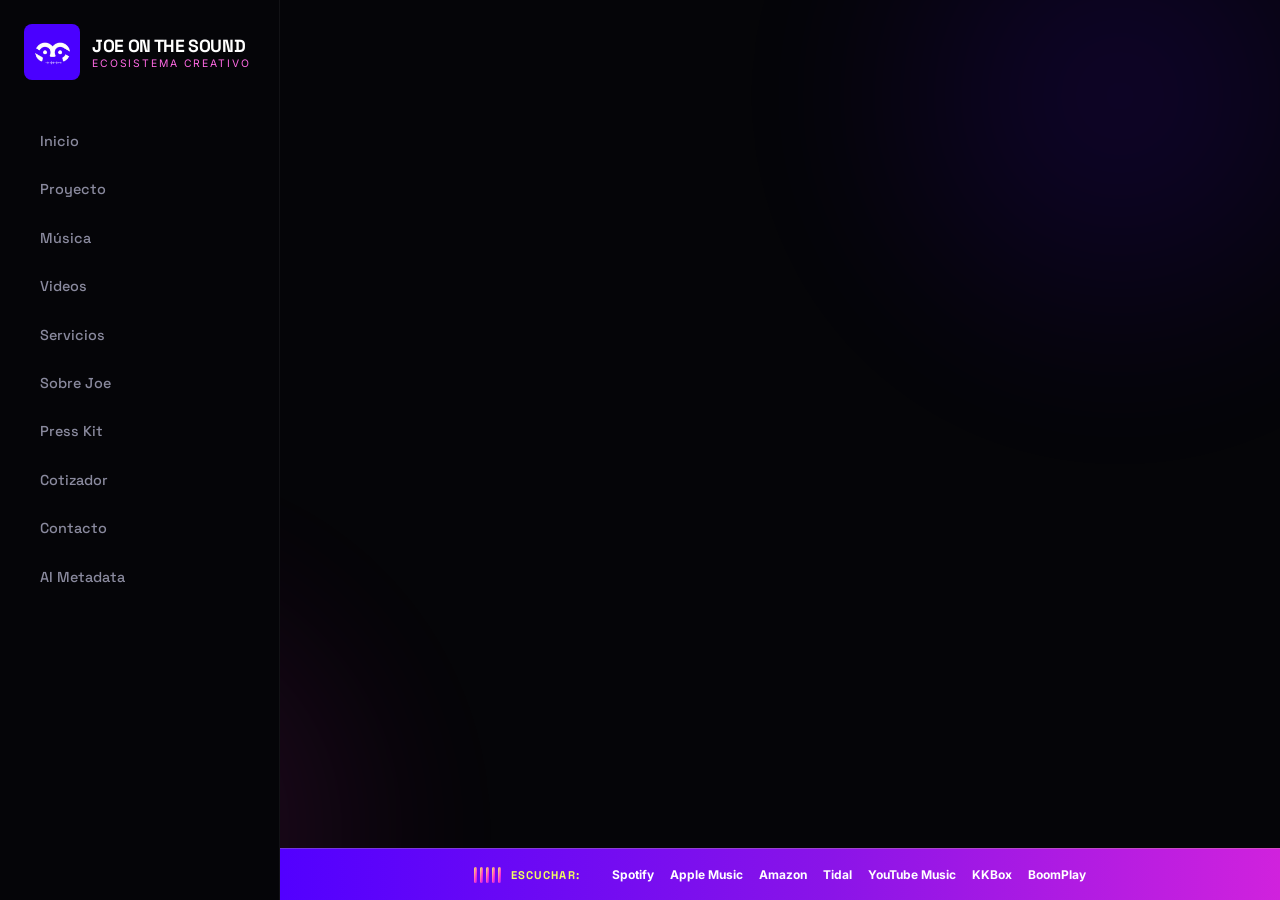
==== commit 36da0fd4: "Cambios Manuales" ====
--- a/index.html
+++ b/index.html
@@ -59,7 +59,7 @@
         "url": "https://joeonthesound.online/",
         "foundingLocation": {
           "@type": "Place",
-          "name": "Caimitillo, Panamá"
+          "name": "Panamá"
         },
         "sameAs": [
           "https://open.spotify.com/intl-es/artist/0WolrewBAIYhWwzN5Z5Csg",
@@ -2046,6 +2046,7 @@
         { val: "Cumpleaños", cost: 180 },
         { val: "Boda / Aniversario", cost: 320 },
         { val: "Empresa / Marca", cost: 480 },
+        { val: "Idea Personal", cost: 200 },
         { val: "Mascota", cost: 150 }
       ].map(o => `<option value="${o.val}" data-cost="${o.cost}" ${quoterState.ocasion.value === o.val ? 'selected' : ''}>${o.val} (Base $${o.cost})</option>`).join('');
 
@@ -2054,6 +2055,7 @@
         { val: "Pop / Urbano", cost: 40, label: "Pop / Urbano (+$40)" },
         { val: "Típico panameño", cost: 60, label: "Típico panameño (+$60)" },
         { val: "Electrónica cinematográfica", cost: 60, label: "Electrónica Cinematográfica (+$60)" }
+        { val: "Genero Experimenal", cost: 180, label: "Experimental, Te digo en el Estudio (+$180)" }
       ].map(s => `<option value="${s.val}" data-cost="${s.cost}" ${quoterState.estilo.value === s.val ? 'selected' : ''}>${s.label}</option>`).join('');
 
       return `
@@ -2228,7 +2230,7 @@
           <div class="home-hero-banner">
             <img src="logo.png" alt="JOE on the Sound" class="home-hero-logo" loading="eager" fetchpriority="high" decoding="async">
             <div class="home-hero-info">
-              <span class="badge-location">Caimitillo, Panamá</span>
+              <span class="badge-location">Panamá Norte, Panamá</span>
               <h1 class="home-hero-title">JOE <span class="accent-phrase">on the Sound</span></h1>
               <p class="home-hero-desc">Ecosistema creativo, música independiente, house latino, afrobeat y experimentación tecnológica integrada desde Panamá al resto del mundo.</p>
               <div class="hero-btn-container">
@@ -2690,7 +2692,7 @@
               <span class="badge-location">${release.type}</span>
               <h1 class="heading-primary" style="margin-bottom:1rem;"><span class="accent-phrase">${release.name}</span></h1>
               <p style="color:var(--text-muted); margin-bottom:1.5rem; line-height:1.6;">
-                Lanzamiento oficial distribuido globalmente. Grabado y procesado utilizando instrumentación orgánica y optimización digital avanzada en Caimitillo, Panamá.
+                Lanzamiento oficial distribuido globalmente. Grabado y procesado utilizando instrumentación orgánica y optimización digital avanzada en Panamá Norte, Panamá.
               </p>
               <ul style="list-style:none; display:flex; flex-direction:column; gap:0.5rem; margin-bottom:2rem; font-size:0.9rem; color:var(--text-light);">
                 <li><strong>Fecha:</strong> ${release.release_date}</li>
@@ -2816,7 +2818,25 @@
               <span class="badge-location">Líder del Proyecto</span>
               <h2 style="font-family:var(--font-display); font-size:1.8rem; text-transform:uppercase; margin-bottom:1rem;">JOE on the Sound</h2>
               <p style="color:var(--text-light); line-height:1.7; margin-bottom:1rem;">
-                JOE es un multiinstrumentista, productor independiente y desarrollador de software con base en Caimitillo, Panamá. Su propuesta se define por un fuerte trasfondo profesional y tecnológico: además de la composición, cuenta con una sólida trayectoria diseñando arquitecturas web, analizando métricas de audiencia y programando herramientas DSP (Procesamiento Digital de Señales) a medida.
+                JOE es una persona profundamente curiosa, amante de la música y de todo lo que ocurre detrás del sonido.
+              </p>
+              <p style="color:var(--text-light); line-height:1.7; margin-bottom:1rem;">
+                Su historia empezó en 2009, produciendo su primer disco con las primeras versiones de FL Studio, más entusiasmo que técnica y una necesidad real de experimentar. Aquel proyecto se lanzó bajo el nombre Música Para Las Discotecas: algo que nació como un hobby, creció más de lo esperado y terminó antes de lo que le gusta admitir.
+              </p>
+              <p style="color:var(--text-light); line-height:1.7; margin-bottom:1rem;">
+                Mitad por falta de creer en sí mismo. Mitad porque, en ese momento, el mercado local parecía no creer demasiado en los suyos.
+              </p>
+              <p style="color:var(--text-light); line-height:1.7; margin-bottom:1rem;">                
+                De esa etapa quedó una anécdota que todavía aparece como una marca personal en muchas de sus canciones: el grito de estudio “¡No quiero cinta!”. Una frase espontánea, casi absurda, pero cargada de identidad: la señal de alguien que no quería quedarse quieto, que prefería seguir buscando hasta encontrar algo propio.
+              </p>
+              <p style="color:var(--text-light); line-height:1.7; margin-bottom:1rem;">
+                
+
+JOE nunca dejó de experimentar. Con los años, la música se mezcló con la tecnología, el desarrollo de software, la producción digital, la inteligencia artificial y la construcción de herramientas creativas. Cada intento se volvió más complejo, cada idea abrió otra puerta, y todo ese camino terminó tomando forma en un proyecto más grande: Joe on the Sound.
+
+La historia completa es larga. De esas que no se explican en una biografía.
+
+Se cuentan mejor con una copa de vino entre amigos.                                
               </p>
               <p style="color:var(--text-light); line-height:1.7; margin-bottom:1rem;">
                 Esta combinación híbrida de ingeniero y artista le permite configurar su propio estudio físico y digital, automatizar flujos de trabajo eficientes, y aplicar la Inteligencia Artificial no como un sustituto perezoso de la creatividad, sino como una herramienta avanzada para la modulación armónica, síntesis de texturas generativas y optimización técnica de metadatos.
@@ -2859,7 +2879,7 @@
       let content = type === 'EPK' ? 
 `JOE ON THE SOUND — EPK DE PRENSA
 ====================================
-Base: Caimitillo, Panamá
+Base:   Panamá
 Géneros: House Latino, Afrobeat, Electrónica Experimental
 Descripción: Proyecto independiente que fusiona composición folclórica panameña con tecnología avanzada de síntesis e inteligencia artificial.` : 
 `RIDER TÉCNICO DE JOE ON THE SOUND
@@ -2993,7 +3013,7 @@
                 </tr>
                 <tr>
                   <td><strong>Ubicación Base</strong></td>
-                  <td>Caimitillo, Provincia de Panamá, Panamá</td>
+                  <td>Panamá Norte, Provincia de Panamá, Panamá</td>
                 </tr>
                 <tr>
                   <td><strong>Música Base / Estilos</strong></td>
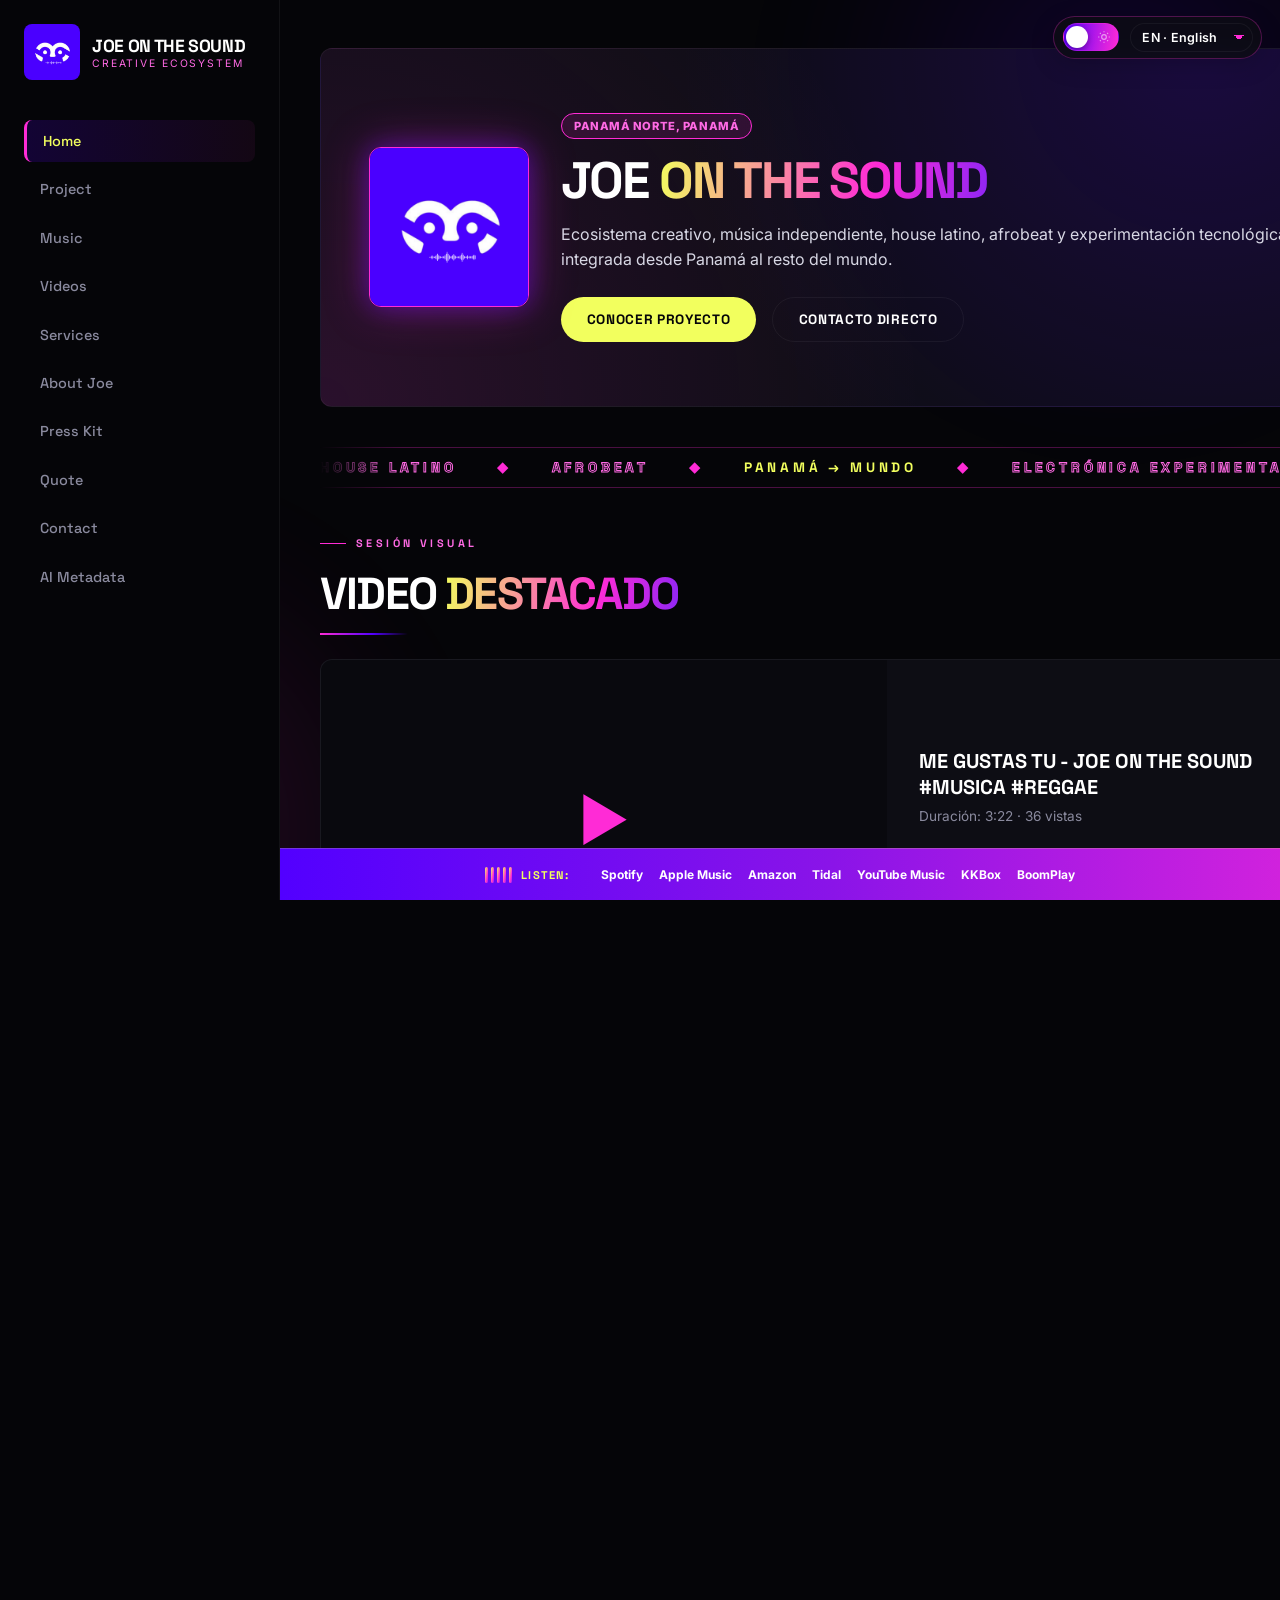
==== commit db19e60b: "Update index.html V12" ====
--- a/index.html
+++ b/index.html
@@ -2,7 +2,7 @@
 <html lang="es-PA">
 <head>
   <!-- ============================================================
-    JOE on the Sound — Plataforma Oficial (SPA Autocontenida) V11
+    JOE on the Sound — Plataforma Oficial (SPA Autocontenida) V12
     Identidad: Negro Profundo, Violeta Eléctrico, Amarillo Neón + Rosa Fucsia
     Performance: GPU-only animations, lazy media, content-visibility
     Motion: Scroll-trigger reveals (IntersectionObserver) + capa ambiental
@@ -59,7 +59,7 @@
         "url": "https://joeonthesound.online/",
         "foundingLocation": {
           "@type": "Place",
-          "name": "Panamá"
+          "name": "Panamá Norte, Panamá"
         },
         "sameAs": [
           "https://open.spotify.com/intl-es/artist/0WolrewBAIYhWwzN5Z5Csg",
@@ -121,6 +121,178 @@
       --ease-out: cubic-bezier(0.16, 1, 0.3, 1);
     }
 
+    /* ===== TEMA CLARO (editorial luminoso) ===== */
+    html[data-theme="light"] {
+      --bg: #f4f3f8;
+      --panel: #ffffff;
+      --panel-hover: #fbf9ff;
+      --primary: #5200ff;
+      --primary-hover: #6e24ff;
+      --primary-glow: rgba(82, 0, 255, 0.18);
+      --accent: #d6c400;
+      --accent-hover: #b8a800;
+      --fucsia: #d6009e;
+      --fucsia-soft: #ff2bd6;
+      --fucsia-glow: rgba(214, 0, 158, 0.18);
+      --text-main: #0c0c14;
+      --text-muted: #5d5d72;
+      --text-light: #2a2a3a;
+      --border: rgba(12, 12, 20, 0.08);
+      --border-accent: rgba(120, 110, 0, 0.28);
+      --border-fucsia: rgba(214, 0, 158, 0.25);
+    }
+    html[data-theme="light"] .btn-solid-primary { color: #ffffff; }
+    html[data-theme="light"] ::selection { background: var(--fucsia); color: #ffffff; }
+    html[data-theme="light"] .bg-aura { opacity: 0.5; }
+
+    /* Transición suave al cambiar de tema */
+    html, body, .app-sidebar, .topbar, .visual-card, .video-asset-card,
+    .quoter-component-panel, .music-sticky-dock, .mobile-menu-dock,
+    .faq-item, .global-controls, .lang-select {
+      transition: background-color 0.45s var(--ease-out), color 0.45s var(--ease-out), border-color 0.45s var(--ease-out);
+    }
+
+    /* ===== CONTROLES GLOBALES (tema + idioma) ===== */
+    .global-controls {
+      position: fixed;
+      top: 1rem;
+      right: 1.1rem;
+      z-index: 1400;
+      display: flex;
+      align-items: center;
+      gap: 0.7rem;
+      padding: 0.4rem 0.55rem;
+      background: color-mix(in srgb, var(--panel) 82%, transparent);
+      border: 1px solid var(--border-fucsia);
+      border-radius: 999px;
+      backdrop-filter: blur(10px);
+      -webkit-backdrop-filter: blur(10px);
+      box-shadow: 0 6px 24px rgba(0,0,0,0.18);
+    }
+    @media (max-width: 768px) {
+      .global-controls {
+        top: auto;
+        bottom: calc(72px + env(safe-area-inset-bottom, 0px));
+        right: 0.8rem;
+        padding: 0.35rem 0.45rem;
+        gap: 0.5rem;
+        backdrop-filter: none;
+        -webkit-backdrop-filter: none;
+        background: var(--panel);
+      }
+    }
+
+    /* Switch tema animado */
+    .theme-switch {
+      position: relative;
+      width: 56px;
+      height: 28px;
+      border-radius: 999px;
+      border: 1px solid var(--border-fucsia);
+      background: linear-gradient(100deg, var(--primary) 0%, var(--fucsia) 100%);
+      cursor: pointer;
+      flex-shrink: 0;
+      padding: 0;
+      overflow: hidden;
+    }
+    .theme-switch__track-icon {
+      position: absolute;
+      top: 50%;
+      transform: translateY(-50%);
+      width: 14px; height: 14px;
+      color: #fff;
+      opacity: 0.85;
+      pointer-events: none;
+    }
+    .theme-switch__track-icon.moon { left: 7px; }
+    .theme-switch__track-icon.sun  { right: 7px; opacity: 0.55; }
+    html[data-theme="light"] .theme-switch__track-icon.sun { opacity: 1; }
+    html[data-theme="light"] .theme-switch__track-icon.moon { opacity: 0.5; }
+    .theme-switch__knob {
+      position: absolute;
+      top: 2px; left: 2px;
+      width: 22px; height: 22px;
+      border-radius: 50%;
+      background: #fff;
+      box-shadow: 0 2px 6px rgba(0,0,0,0.35);
+      transition: transform 0.45s var(--ease-out);
+      z-index: 2;
+    }
+    html[data-theme="light"] .theme-switch__knob { transform: translateX(28px); }
+    .theme-switch:focus-visible { outline: 2px solid var(--accent); outline-offset: 2px; }
+
+    /* Selector de idioma */
+    .lang-select {
+      appearance: none;
+      -webkit-appearance: none;
+      background: transparent;
+      color: var(--text-main);
+      border: 1px solid var(--border);
+      border-radius: 999px;
+      padding: 0.35rem 1.7rem 0.35rem 0.7rem;
+      font-family: var(--font-sans);
+      font-size: 0.78rem;
+      font-weight: 600;
+      letter-spacing: 0.02em;
+      cursor: pointer;
+      background-image: linear-gradient(45deg, transparent 50%, var(--fucsia) 50%), linear-gradient(135deg, var(--fucsia) 50%, transparent 50%);
+      background-position: calc(100% - 13px) center, calc(100% - 8px) center;
+      background-size: 5px 5px, 5px 5px;
+      background-repeat: no-repeat;
+    }
+    .lang-select:focus-visible { outline: 2px solid var(--fucsia); outline-offset: 2px; }
+    .lang-select option { background: var(--panel); color: var(--text-main); }
+
+    /* ===== FAQ ACORDEÓN ===== */
+    .faq-section { margin-top: 4.5rem; }
+    .faq-list { display: flex; flex-direction: column; gap: 0.75rem; margin-top: 1.8rem; }
+    .faq-item {
+      border: 1px solid var(--border);
+      border-radius: 14px;
+      background: var(--panel);
+      overflow: hidden;
+    }
+    .faq-item.open { border-color: var(--border-fucsia); }
+    .faq-q {
+      width: 100%;
+      text-align: left;
+      background: transparent;
+      border: none;
+      color: var(--text-main);
+      font-family: var(--font-display);
+      font-size: 1rem;
+      font-weight: 600;
+      padding: 1.25rem 1.4rem;
+      cursor: pointer;
+      display: flex;
+      align-items: center;
+      justify-content: space-between;
+      gap: 1rem;
+      line-height: 1.4;
+    }
+    .faq-q__icon {
+      flex-shrink: 0;
+      width: 26px; height: 26px;
+      display: grid; place-items: center;
+      border-radius: 50%;
+      border: 1px solid var(--border-fucsia);
+      color: var(--fucsia);
+      font-size: 1.1rem;
+      transition: transform 0.4s var(--ease-out);
+    }
+    .faq-item.open .faq-q__icon { transform: rotate(45deg); background: var(--fucsia); color: #fff; }
+    .faq-a {
+      max-height: 0;
+      overflow: hidden;
+      transition: max-height 0.5s var(--ease-out);
+    }
+    .faq-a__inner {
+      padding: 0 1.4rem 1.4rem;
+      color: var(--text-muted);
+      font-size: 0.92rem;
+      line-height: 1.7;
+    }
+
     * { box-sizing: border-box; margin: 0; padding: 0; }
 
     html, body {
@@ -1409,6 +1581,24 @@
     <span class="aura-fucsia"></span>
   </div>
 
+  <!-- CONTROLES GLOBALES: TEMA + IDIOMA -->
+  <div class="global-controls">
+    <button id="themeSwitch" class="theme-switch" type="button" role="switch" aria-checked="false" aria-label="Cambiar tema claro u oscuro" onclick="toggleTheme()">
+      <svg class="theme-switch__track-icon moon" viewBox="0 0 24 24" fill="currentColor"><path d="M21 12.79A9 9 0 1 1 11.21 3 7 7 0 0 0 21 12.79z"/></svg>
+      <svg class="theme-switch__track-icon sun" viewBox="0 0 24 24" fill="none" stroke="currentColor" stroke-width="2"><circle cx="12" cy="12" r="4"/><path d="M12 2v2M12 20v2M2 12h2M20 12h2M5 5l1.5 1.5M17.5 17.5 19 19M19 5l-1.5 1.5M6.5 17.5 5 19"/></svg>
+      <span class="theme-switch__knob"></span>
+    </button>
+    <select id="langSelect" class="lang-select" aria-label="Seleccionar idioma" onchange="setLanguage(this.value)">
+      <option value="es">ES · Español</option>
+      <option value="en">EN · English</option>
+      <option value="fr">FR · Français</option>
+      <option value="de">DE · Deutsch</option>
+      <option value="ru">RU · Русский</option>
+      <option value="it">IT · Italiano</option>
+      <option value="zh">ZH · 中文</option>
+    </select>
+  </div>
+
   <!-- CONTENEDOR APP GLOBAL -->
   <div class="app-container">
 
@@ -1416,7 +1606,7 @@
     <div class="music-sticky-dock" role="navigation" aria-label="Enlaces rápidos de reproducción">
       <span class="sticky-dock-label">
         <span class="eq" aria-hidden="true"><i></i><i></i><i></i><i></i><i></i></span>
-        Escuchar:
+        <span data-i18n="dock.listen">Escuchar:</span>
       </span>
       <div class="sticky-dock-anchors">
         <a href="https://open.spotify.com/intl-es/artist/0WolrewBAIYhWwzN5Z5Csg" target="_blank" rel="noopener" class="sticky-dock-anchor" aria-label="Escuchar en Spotify">Spotify</a>
@@ -1435,21 +1625,21 @@
         <img src="logo.png" alt="JOE on the Sound" class="brand-logo-img" loading="eager" fetchpriority="high" decoding="async">
         <div class="brand-info">
           <span class="brand-title-text">JOE on the Sound</span>
-          <span class="brand-subtitle-text">Ecosistema Creativo</span>
+          <span class="brand-subtitle-text" data-i18n="brand.subtitle">Ecosistema Creativo</span>
         </div>
       </a>
 
       <nav class="sidebar-menu" aria-label="Navegación principal desktop">
-        <a href="#/" class="menu-link" data-route="home">Inicio</a>
-        <a href="#/proyecto" class="menu-link" data-route="proyecto">Proyecto</a>
-        <a href="#/musica" class="menu-link" data-route="musica">Música</a>
-        <a href="#/videos" class="menu-link" data-route="videos">Videos</a>
-        <a href="#/servicios" class="menu-link" data-route="servicios">Servicios</a>
-        <a href="#/sobre-joe" class="menu-link" data-route="sobre-joe">Sobre Joe</a>
-        <a href="#/prensa" class="menu-link" data-route="prensa">Press Kit</a>
-        <a href="#/cotizador" class="menu-link" data-route="cotizador">Cotizador</a>
-        <a href="#/contacto" class="menu-link" data-route="contacto">Contacto</a>
-        <a href="#/ai" class="menu-link" data-route="ai">AI Metadata</a>
+        <a href="#/" class="menu-link" data-route="home" data-i18n="nav.home">Inicio</a>
+        <a href="#/proyecto" class="menu-link" data-route="proyecto" data-i18n="nav.project">Proyecto</a>
+        <a href="#/musica" class="menu-link" data-route="musica" data-i18n="nav.music">Música</a>
+        <a href="#/videos" class="menu-link" data-route="videos" data-i18n="nav.videos">Videos</a>
+        <a href="#/servicios" class="menu-link" data-route="servicios" data-i18n="nav.services">Servicios</a>
+        <a href="#/sobre-joe" class="menu-link" data-route="sobre-joe" data-i18n="nav.about">Sobre Joe</a>
+        <a href="#/prensa" class="menu-link" data-route="prensa" data-i18n="nav.press">Press Kit</a>
+        <a href="#/cotizador" class="menu-link" data-route="cotizador" data-i18n="nav.quoter">Cotizador</a>
+        <a href="#/contacto" class="menu-link" data-route="contacto" data-i18n="nav.contact">Contacto</a>
+        <a href="#/ai" class="menu-link" data-route="ai" data-i18n="nav.ai">AI Metadata</a>
       </nav>
     </aside>
 
@@ -1457,23 +1647,23 @@
     <nav class="mobile-menu-dock" aria-label="Navegación móvil inferior">
       <a href="#/" class="mobile-link-item" data-route="home">
         <svg viewBox="0 0 24 24" fill="none" stroke="currentColor" stroke-width="2"><path d="m3 9 9-7 9 7v11a2 2 0 0 1-2 2H5a2 2 0 0 1-2-2z"></path></svg>
-        <span>Inicio</span>
+        <span data-i18n="nav.home">Inicio</span>
       </a>
       <a href="#/musica" class="mobile-link-item" data-route="musica">
         <svg viewBox="0 0 24 24" fill="none" stroke="currentColor" stroke-width="2"><path d="M9 18V5l12-2v13"></path><circle cx="6" cy="18" r="3"></circle></svg>
-        <span>Música</span>
+        <span data-i18n="nav.music">Música</span>
       </a>
       <a href="#/videos" class="mobile-link-item" data-route="videos">
         <svg viewBox="0 0 24 24" fill="none" stroke="currentColor" stroke-width="2"><polygon points="23 7 16 12 23 17 23 7"></polygon><rect x="1" y="5" width="15" height="14" rx="2"></rect></svg>
-        <span>Videos</span>
+        <span data-i18n="nav.videos">Videos</span>
       </a>
       <a href="#/proyecto" class="mobile-link-item" data-route="proyecto">
         <svg viewBox="0 0 24 24" fill="none" stroke="currentColor" stroke-width="2"><rect x="3" y="3" width="18" height="18" rx="2"></rect><path d="M9 17V9l5 4z"></path></svg>
-        <span>Proyecto</span>
+        <span data-i18n="nav.project">Proyecto</span>
       </a>
       <a href="#/contacto" class="mobile-link-item" data-route="contacto">
         <svg viewBox="0 0 24 24" fill="none" stroke="currentColor" stroke-width="2"><path d="M21 15a2 2 0 0 1-2 2H7l-4 4V5a2 2 0 0 1 2-2h14a2 2 0 0 1 2 2z"></path></svg>
-        <span>Contacto</span>
+        <span data-i18n="nav.contact">Contacto</span>
       </a>
     </nav>
 
@@ -1494,6 +1684,125 @@
       artistName: "JOE on the Sound",
       location: "Ciudad de Panamá, Panamá"
     };
+
+    // ==========================================
+    // SISTEMA MULTILENGUAJE (i18n) — 7 idiomas
+    // ==========================================
+    const I18N = {
+      es: {
+        "brand.subtitle": "Ecosistema Creativo",
+        "nav.home": "Inicio", "nav.project": "Proyecto", "nav.music": "Música",
+        "nav.videos": "Videos", "nav.services": "Servicios", "nav.about": "Sobre Joe",
+        "nav.press": "Press Kit", "nav.quoter": "Cotizador", "nav.contact": "Contacto", "nav.ai": "AI Metadata",
+        "dock.listen": "Escuchar:",
+        "faq.eyebrow": "Preguntas frecuentes",
+        "faq.title": "Preguntas <span class=\"accent-phrase\">Internacionales</span>",
+        "faq.lead": "Todo lo que necesitas saber para colaborar desde cualquier parte del mundo."
+      },
+      en: {
+        "brand.subtitle": "Creative Ecosystem",
+        "nav.home": "Home", "nav.project": "Project", "nav.music": "Music",
+        "nav.videos": "Videos", "nav.services": "Services", "nav.about": "About Joe",
+        "nav.press": "Press Kit", "nav.quoter": "Quote", "nav.contact": "Contact", "nav.ai": "AI Metadata",
+        "dock.listen": "Listen:",
+        "faq.eyebrow": "Frequently asked questions",
+        "faq.title": "International <span class=\"accent-phrase\">Questions</span>",
+        "faq.lead": "Everything you need to know to collaborate from anywhere in the world."
+      },
+      fr: {
+        "brand.subtitle": "Écosystème Créatif",
+        "nav.home": "Accueil", "nav.project": "Projet", "nav.music": "Musique",
+        "nav.videos": "Vidéos", "nav.services": "Services", "nav.about": "À propos",
+        "nav.press": "Press Kit", "nav.quoter": "Devis", "nav.contact": "Contact", "nav.ai": "Métadonnées IA",
+        "dock.listen": "Écouter :",
+        "faq.eyebrow": "Questions fréquentes",
+        "faq.title": "Questions <span class=\"accent-phrase\">Internationales</span>",
+        "faq.lead": "Tout ce qu'il faut savoir pour collaborer depuis n'importe où dans le monde."
+      },
+      de: {
+        "brand.subtitle": "Kreatives Ökosystem",
+        "nav.home": "Start", "nav.project": "Projekt", "nav.music": "Musik",
+        "nav.videos": "Videos", "nav.services": "Leistungen", "nav.about": "Über Joe",
+        "nav.press": "Press Kit", "nav.quoter": "Angebot", "nav.contact": "Kontakt", "nav.ai": "KI-Metadaten",
+        "dock.listen": "Anhören:",
+        "faq.eyebrow": "Häufige Fragen",
+        "faq.title": "Internationale <span class=\"accent-phrase\">Fragen</span>",
+        "faq.lead": "Alles, was du wissen musst, um von überall auf der Welt zusammenzuarbeiten."
+      },
+      ru: {
+        "brand.subtitle": "Творческая экосистема",
+        "nav.home": "Главная", "nav.project": "Проект", "nav.music": "Музыка",
+        "nav.videos": "Видео", "nav.services": "Услуги", "nav.about": "О Джо",
+        "nav.press": "Пресс-кит", "nav.quoter": "Расчёт", "nav.contact": "Контакты", "nav.ai": "AI-метаданные",
+        "dock.listen": "Слушать:",
+        "faq.eyebrow": "Частые вопросы",
+        "faq.title": "Международные <span class=\"accent-phrase\">вопросы</span>",
+        "faq.lead": "Всё, что нужно знать, чтобы сотрудничать из любой точки мира."
+      },
+      it: {
+        "brand.subtitle": "Ecosistema Creativo",
+        "nav.home": "Home", "nav.project": "Progetto", "nav.music": "Musica",
+        "nav.videos": "Video", "nav.services": "Servizi", "nav.about": "Chi è Joe",
+        "nav.press": "Press Kit", "nav.quoter": "Preventivo", "nav.contact": "Contatti", "nav.ai": "Metadati IA",
+        "dock.listen": "Ascolta:",
+        "faq.eyebrow": "Domande frequenti",
+        "faq.title": "Domande <span class=\"accent-phrase\">Internazionali</span>",
+        "faq.lead": "Tutto ciò che devi sapere per collaborare da qualsiasi parte del mondo."
+      },
+      zh: {
+        "brand.subtitle": "创意生态系统",
+        "nav.home": "首页", "nav.project": "项目", "nav.music": "音乐",
+        "nav.videos": "视频", "nav.services": "服务", "nav.about": "关于 Joe",
+        "nav.press": "媒体资料", "nav.quoter": "报价", "nav.contact": "联系", "nav.ai": "AI 元数据",
+        "dock.listen": "收听：",
+        "faq.eyebrow": "常见问题",
+        "faq.title": "国际 <span class=\"accent-phrase\">问答</span>",
+        "faq.lead": "与全球各地合作所需了解的一切。"
+      }
+    };
+
+    // ==========================================
+    // FAQ — 9 preguntas para proyección internacional
+    // ==========================================
+    const FAQ_DATA = [
+      {
+        q: { es: "¿Trabajas con artistas y clientes fuera de Panamá?", en: "Do you work with artists and clients outside Panama?", fr: "Travaillez-vous avec des artistes et clients hors du Panama ?", de: "Arbeitest du mit Künstlern und Kunden außerhalb Panamas?", ru: "Работаете ли вы с артистами и клиентами за пределами Панамы?", it: "Lavori con artisti e clienti fuori dal Panama?", zh: "您是否与巴拿马以外的艺术家和客户合作？" },
+        a: { es: "Sí. El estudio opera de forma 100% remota e internacional. Colaboro con artistas de América, Europa y Asia mediante sesiones en línea, intercambio de stems y revisiones en la nube, con base operativa en Panamá Norte y un segundo contacto en Francia.", en: "Yes. The studio operates fully remote and international. I collaborate with artists across the Americas, Europe and Asia through online sessions, stem exchange and cloud reviews, with an operating base in Panamá Norte and a second contact in France.", fr: "Oui. Le studio fonctionne entièrement à distance et à l'international. Je collabore avec des artistes des Amériques, d'Europe et d'Asie via des sessions en ligne, l'échange de stems et des révisions cloud, avec une base à Panamá Norte et un second contact en France.", de: "Ja. Das Studio arbeitet vollständig remote und international. Ich kooperiere mit Künstlern aus Amerika, Europa und Asien über Online-Sessions, Stem-Austausch und Cloud-Reviews, mit Basis in Panamá Norte und einem zweiten Kontakt in Frankreich.", ru: "Да. Студия работает полностью удалённо и на международном уровне. Я сотрудничаю с артистами из Америки, Европы и Азии через онлайн-сессии, обмен стемами и облачные ревью; операционная база — в Панама-Норте, второй контакт — во Франции.", it: "Sì. Lo studio opera in modo totalmente remoto e internazionale. Collaboro con artisti di America, Europa e Asia tramite sessioni online, scambio di stem e revisioni in cloud, con base a Panamá Norte e un secondo contatto in Francia.", zh: "是的。工作室完全远程且面向国际运营。我通过在线会话、分轨交换和云端审听与美洲、欧洲和亚洲的艺术家合作，运营基地位于 Panamá Norte，并在法国设有第二联系点。" }
+      },
+      {
+        q: { es: "¿En qué idiomas puedes producir y comunicarte?", en: "Which languages can you produce and communicate in?", fr: "Dans quelles langues pouvez-vous produire et communiquer ?", de: "In welchen Sprachen kannst du produzieren und kommunizieren?", ru: "На каких языках вы работаете и общаетесь?", it: "In quali lingue puoi produrre e comunicare?", zh: "您能用哪些语言制作和沟通？" },
+        a: { es: "La comunicación de proyecto se maneja con fluidez en español, inglés y francés. Para letras y dirección vocal he trabajado con material en estos idiomas, y la web está disponible en siete idiomas para facilitar el contacto inicial.", en: "Project communication is handled fluently in Spanish, English and French. For lyrics and vocal direction I've worked with material in these languages, and the site is available in seven languages to ease first contact.", fr: "La communication de projet se fait couramment en espagnol, anglais et français. Pour les paroles et la direction vocale, j'ai travaillé dans ces langues, et le site est disponible en sept langues pour faciliter le premier contact.", de: "Die Projektkommunikation läuft fließend auf Spanisch, Englisch und Französisch. Für Texte und Gesangsregie habe ich mit Material in diesen Sprachen gearbeitet; die Website ist in sieben Sprachen verfügbar, um den Erstkontakt zu erleichtern.", ru: "Рабочее общение свободно ведётся на испанском, английском и французском. С текстами и вокальной режиссурой я работал на этих языках, а сайт доступен на семи языках для удобства первого контакта.", it: "La comunicazione di progetto avviene fluentemente in spagnolo, inglese e francese. Per i testi e la direzione vocale ho lavorato con materiale in queste lingue, e il sito è disponibile in sette lingue per agevolare il primo contatto.", zh: "项目沟通可流利使用西班牙语、英语和法语。在歌词与人声指导方面我曾使用这些语言，本网站提供七种语言以便于初次联系。" }
+      },
+      {
+        q: { es: "¿Cómo se realizan los pagos internacionales?", en: "How are international payments handled?", fr: "Comment se déroulent les paiements internationaux ?", de: "Wie werden internationale Zahlungen abgewickelt?", ru: "Как осуществляются международные платежи?", it: "Come avvengono i pagamenti internazionali?", zh: "国际付款如何处理？" },
+        a: { es: "Los presupuestos se cotizan en dólares estadounidenses (USD). Se aceptan transferencias internacionales y plataformas digitales de pago globales. El flujo habitual es un anticipo para reservar agenda y el saldo a la entrega de los archivos finales.", en: "Budgets are quoted in US dollars (USD). International transfers and global digital payment platforms are accepted. The usual flow is a deposit to reserve the schedule and the balance upon delivery of final files.", fr: "Les devis sont établis en dollars américains (USD). Les virements internationaux et plateformes de paiement numériques mondiales sont acceptés. Le flux habituel : un acompte pour réserver l'agenda et le solde à la livraison des fichiers finaux.", de: "Budgets werden in US-Dollar (USD) angegeben. Internationale Überweisungen und globale digitale Zahlungsplattformen werden akzeptiert. Üblich ist eine Anzahlung zur Terminreservierung und der Rest bei Lieferung der finalen Dateien.", ru: "Бюджеты рассчитываются в долларах США (USD). Принимаются международные переводы и глобальные цифровые платёжные платформы. Обычная схема: предоплата для брони времени и остаток при сдаче финальных файлов.", it: "I preventivi sono espressi in dollari USA (USD). Si accettano bonifici internazionali e piattaforme di pagamento digitali globali. Il flusso abituale è un acconto per riservare l'agenda e il saldo alla consegna dei file finali.", zh: "报价以美元（USD）计算。接受国际转账及全球数字支付平台。通常流程为：预付定金以预留档期，交付最终文件时结清余款。" }
+      },
+      {
+        q: { es: "¿Qué géneros y estilos dominan tu producción?", en: "Which genres and styles define your production?", fr: "Quels genres et styles définissent votre production ?", de: "Welche Genres und Stile prägen deine Produktion?", ru: "Какие жанры и стили определяют вашу продукцию?", it: "Quali generi e stili definiscono la tua produzione?", zh: "您的制作以哪些流派和风格为主？" },
+        a: { es: "El núcleo es el house latino, el afrobeat y la electrónica experimental, con un enfoque que fusiona instrumentación orgánica con procesamiento digital avanzado (DSP). Esa identidad híbrida permite adaptar el sonido a mercados latinos, europeos y africanos.", en: "The core is Latin house, afrobeat and experimental electronica, with an approach that fuses organic instrumentation and advanced digital processing (DSP). That hybrid identity lets the sound adapt to Latin, European and African markets.", fr: "Le cœur, c'est la house latine, l'afrobeat et l'électro expérimentale, avec une approche fusionnant instrumentation organique et traitement numérique avancé (DSP). Cette identité hybride permet d'adapter le son aux marchés latins, européens et africains.", de: "Kern sind Latin House, Afrobeat und experimentelle Elektronik, mit einem Ansatz, der organische Instrumentierung und fortgeschrittene digitale Verarbeitung (DSP) verbindet. Diese hybride Identität passt den Sound an lateinamerikanische, europäische und afrikanische Märkte an.", ru: "Основа — латинский хаус, афробит и экспериментальная электроника, с подходом, объединяющим живые инструменты и продвинутую цифровую обработку (DSP). Эта гибридная идентичность позволяет адаптировать звук под латиноамериканские, европейские и африканские рынки.", it: "Il nucleo è la house latina, l'afrobeat e l'elettronica sperimentale, con un approccio che fonde strumentazione organica ed elaborazione digitale avanzata (DSP). Questa identità ibrida adatta il suono ai mercati latini, europei e africani.", zh: "核心为拉丁浩室、Afrobeat 与实验电子，融合有机乐器与先进数字处理（DSP）。这种混合特质使声音能够适配拉美、欧洲和非洲市场。" }
+      },
+      {
+        q: { es: "¿Cómo entregas los archivos y qué calidad recibo?", en: "How do you deliver files and what quality do I receive?", fr: "Comment livrez-vous les fichiers et quelle qualité vais-je recevoir ?", de: "Wie lieferst du die Dateien und welche Qualität erhalte ich?", ru: "Как вы передаёте файлы и какое качество я получаю?", it: "Come consegni i file e quale qualità ricevo?", zh: "您如何交付文件，我会获得什么质量？" },
+        a: { es: "Las entregas se hacen vía nube en alta resolución: WAV/AIFF a 24 bits, stems separados cuando el proyecto lo requiere y masters listos para distribución digital. Todo cumple los estándares técnicos de las principales plataformas de streaming.", en: "Deliveries are made via cloud in high resolution: 24-bit WAV/AIFF, separated stems when the project requires it, and masters ready for digital distribution. Everything meets the technical standards of the major streaming platforms.", fr: "Les livraisons se font via le cloud en haute résolution : WAV/AIFF 24 bits, stems séparés si le projet l'exige, et masters prêts pour la distribution numérique. Le tout respecte les normes techniques des grandes plateformes de streaming.", de: "Lieferungen erfolgen über die Cloud in hoher Auflösung: 24-Bit-WAV/AIFF, separate Stems bei Bedarf und Master, die bereit für den digitalen Vertrieb sind. Alles erfüllt die technischen Standards der großen Streaming-Plattformen.", ru: "Передача файлов — через облако в высоком разрешении: 24-битные WAV/AIFF, отдельные стемы при необходимости и мастеры, готовые к цифровой дистрибуции. Всё соответствует техническим стандартам крупных стриминговых платформ.", it: "Le consegne avvengono via cloud in alta risoluzione: WAV/AIFF a 24 bit, stem separati quando serve e master pronti per la distribuzione digitale. Tutto rispetta gli standard tecnici delle principali piattaforme di streaming.", zh: "通过云端以高解析度交付：24 位 WAV/AIFF、按需提供的独立分轨，以及可直接用于数字发行的母带。全部符合主流流媒体平台的技术标准。" }
+      },
+      {
+        q: { es: "¿Manejas los derechos, créditos y metadatos para distribución global?", en: "Do you handle rights, credits and metadata for global distribution?", fr: "Gérez-vous les droits, crédits et métadonnées pour la distribution mondiale ?", de: "Kümmerst du dich um Rechte, Credits und Metadaten für die globale Distribution?", ru: "Занимаетесь ли вы правами, кредитами и метаданными для глобальной дистрибуции?", it: "Gestisci diritti, crediti e metadati per la distribuzione globale?", zh: "您是否处理全球发行的版权、署名和元数据？" },
+        a: { es: "Sí. Preparo metadatos limpios y consistentes (ISRC, créditos de composición y producción, splits) y oriento sobre el registro de derechos. La sección AI Metadata del sitio refleja este cuidado por la trazabilidad y la atribución correcta de cada obra.", en: "Yes. I prepare clean, consistent metadata (ISRC, writing and production credits, splits) and advise on rights registration. The site's AI Metadata section reflects this care for traceability and correct attribution of each work.", fr: "Oui. Je prépare des métadonnées propres et cohérentes (ISRC, crédits d'écriture et de production, répartitions) et conseille sur l'enregistrement des droits. La section AI Metadata du site illustre ce soin de la traçabilité et de l'attribution correcte.", de: "Ja. Ich erstelle saubere, konsistente Metadaten (ISRC, Autoren- und Produktions-Credits, Splits) und berate zur Rechteregistrierung. Der Bereich AI Metadata der Website spiegelt diese Sorgfalt für Nachvollziehbarkeit und korrekte Zuordnung wider.", ru: "Да. Я готовлю чистые, согласованные метаданные (ISRC, авторские и продюсерские кредиты, сплиты) и консультирую по регистрации прав. Раздел AI Metadata на сайте отражает эту заботу о прослеживаемости и корректной атрибуции.", it: "Sì. Preparo metadati puliti e coerenti (ISRC, crediti di scrittura e produzione, split) e fornisco consulenza sulla registrazione dei diritti. La sezione AI Metadata del sito riflette questa cura per la tracciabilità e la corretta attribuzione.", zh: "是的。我会准备干净一致的元数据（ISRC、词曲与制作署名、分成），并就版权登记提供建议。网站的 AI Metadata 板块体现了对可追溯性与正确署名的重视。" }
+      },
+      {
+        q: { es: "¿Cómo gestionas las diferencias de zona horaria?", en: "How do you manage time-zone differences?", fr: "Comment gérez-vous les décalages horaires ?", de: "Wie gehst du mit Zeitzonenunterschieden um?", ru: "Как вы справляетесь с разницей часовых поясов?", it: "Come gestisci le differenze di fuso orario?", zh: "您如何应对时差？" },
+        a: { es: "Trabajo con agenda flexible cubriendo husos de América y Europa. Las sesiones en vivo se reservan con anticipación y, para el resto del flujo, el intercambio asíncrono de archivos permite avanzar sin importar la diferencia horaria del cliente.", en: "I work with a flexible schedule covering American and European time zones. Live sessions are booked in advance, and for the rest of the workflow, asynchronous file exchange keeps things moving regardless of the client's time difference.", fr: "Je travaille avec un agenda flexible couvrant les fuseaux américains et européens. Les sessions live se réservent à l'avance et, pour le reste, l'échange asynchrone de fichiers permet d'avancer quel que soit le décalage du client.", de: "Ich arbeite mit flexiblem Zeitplan über amerikanische und europäische Zeitzonen. Live-Sessions werden im Voraus gebucht; im übrigen Ablauf hält der asynchrone Dateiaustausch das Projekt unabhängig vom Zeitunterschied in Bewegung.", ru: "Я работаю по гибкому графику, охватывая часовые пояса Америки и Европы. Живые сессии бронируются заранее, а для остального процесса асинхронный обмен файлами позволяет двигаться вперёд независимо от разницы во времени.", it: "Lavoro con un'agenda flessibile che copre i fusi americani ed europei. Le sessioni live si prenotano in anticipo e, per il resto del flusso, lo scambio asincrono di file consente di avanzare indipendentemente dal fuso del cliente.", zh: "我采用灵活的日程，覆盖美洲与欧洲时区。实时会话需提前预约；其余流程通过异步文件交换推进，不受客户时差影响。" }
+      },
+      {
+        q: { es: "¿Cuánto tarda un proyecto típico de principio a fin?", en: "How long does a typical project take from start to finish?", fr: "Combien de temps prend un projet type du début à la fin ?", de: "Wie lange dauert ein typisches Projekt von Anfang bis Ende?", ru: "Сколько времени занимает типичный проект от начала до конца?", it: "Quanto dura un progetto tipico dall'inizio alla fine?", zh: "一个典型项目从头到尾需要多长时间？" },
+        a: { es: "Un sencillo suele tomar entre dos y cuatro semanas según la complejidad y las rondas de revisión; un proyecto de álbum se planifica por fases. Tras recibir tu brief y referencias, recibirás un cronograma claro con hitos y fechas de entrega.", en: "A single usually takes two to four weeks depending on complexity and revision rounds; an album project is planned in phases. After receiving your brief and references, you'll get a clear timeline with milestones and delivery dates.", fr: "Un single prend généralement deux à quatre semaines selon la complexité et les révisions ; un album se planifie par phases. Après réception de votre brief et de vos références, vous recevez un calendrier clair avec jalons et dates de livraison.", de: "Eine Single dauert meist zwei bis vier Wochen, je nach Komplexität und Revisionsrunden; ein Album wird in Phasen geplant. Nach Erhalt deines Briefings und der Referenzen bekommst du einen klaren Zeitplan mit Meilensteinen und Lieferterminen.", ru: "Сингл обычно занимает от двух до четырёх недель в зависимости от сложности и числа правок; альбом планируется поэтапно. После получения брифа и референсов вы получите чёткий график с этапами и датами сдачи.", it: "Un singolo richiede di solito da due a quattro settimane in base a complessità e revisioni; un album si pianifica per fasi. Dopo aver ricevuto il tuo brief e i riferimenti, riceverai una tabella di marcia chiara con tappe e date di consegna.", zh: "单曲通常需两到四周，视复杂度与修改轮次而定；专辑项目则分阶段规划。收到您的需求说明与参考后，您将获得包含里程碑与交付日期的清晰时间表。" }
+      },
+      {
+        q: { es: "¿Cómo iniciamos una colaboración?", en: "How do we start a collaboration?", fr: "Comment démarrer une collaboration ?", de: "Wie starten wir eine Zusammenarbeit?", ru: "Как начать сотрудничество?", it: "Come iniziamo una collaborazione?", zh: "我们如何开始合作？" },
+        a: { es: "Usa el cotizador de esta página para generar un brief y un presupuesto estimado en minutos; al finalizar se envía directamente por WhatsApp. También puedes escribir por correo. Responderé con disponibilidad, próximos pasos y cualquier ajuste necesario.", en: "Use the quote tool on this page to generate a brief and an estimated budget in minutes; when finished it's sent straight via WhatsApp. You can also reach out by email. I'll reply with availability, next steps and any needed adjustments.", fr: "Utilisez l'outil de devis de cette page pour générer un brief et un budget estimé en quelques minutes ; il s'envoie ensuite directement via WhatsApp. Vous pouvez aussi écrire par e-mail. Je répondrai avec mes disponibilités, les étapes suivantes et les ajustements nécessaires.", de: "Nutze das Angebots-Tool auf dieser Seite, um in Minuten ein Briefing und ein geschätztes Budget zu erstellen; am Ende wird es direkt per WhatsApp gesendet. Du kannst auch per E-Mail schreiben. Ich antworte mit Verfügbarkeit, nächsten Schritten und nötigen Anpassungen.", ru: "Воспользуйтесь калькулятором на этой странице, чтобы за минуты сформировать бриф и предварительный бюджет; в конце он отправляется прямо в WhatsApp. Также можно написать на почту. Я отвечу с информацией о доступности, следующих шагах и необходимых корректировках.", it: "Usa il preventivatore di questa pagina per generare un brief e un budget stimato in pochi minuti; al termine viene inviato direttamente via WhatsApp. Puoi anche scrivere via e-mail. Risponderò con disponibilità, prossimi passi ed eventuali aggiustamenti.", zh: "使用本页的报价工具，几分钟内即可生成需求说明与预算估算，完成后直接通过 WhatsApp 发送。您也可以发邮件联系。我会回复档期、后续步骤及所需的任何调整。" }
+      }
+    ];
+
 
     // VIDEOCLIPS OFICIALES DE YOUTUBE
     const YOUTUBE_VIDEOS = [
@@ -1890,6 +2199,86 @@
     // Hook común tras renderizar cualquier ruta
     function afterRender() {
       ScrollReveal.scan(document.getElementById('viewport'));
+      applyTranslations(document.getElementById('viewport'));
+    }
+
+    // ==========================================
+    // MOTOR DE TEMA (claro / oscuro) + IDIOMA
+    // ==========================================
+    const appState = { lang: 'es', theme: 'dark' };
+
+    function safeGet(k){ try { return localStorage.getItem(k); } catch(e){ return null; } }
+    function safeSet(k,v){ try { localStorage.setItem(k,v); } catch(e){} }
+
+    window.toggleTheme = function() {
+      appState.theme = appState.theme === 'dark' ? 'light' : 'dark';
+      applyTheme();
+      safeSet('jots-theme', appState.theme);
+    };
+
+    function applyTheme() {
+      const root = document.documentElement;
+      if (appState.theme === 'light') root.setAttribute('data-theme', 'light');
+      else root.removeAttribute('data-theme');
+      const sw = document.getElementById('themeSwitch');
+      if (sw) sw.setAttribute('aria-checked', appState.theme === 'light' ? 'true' : 'false');
+    }
+
+    window.setLanguage = function(lang) {
+      if (!I18N[lang]) lang = 'es';
+      appState.lang = lang;
+      document.documentElement.lang = lang;
+      safeSet('jots-lang', lang);
+      const sel = document.getElementById('langSelect');
+      if (sel && sel.value !== lang) sel.value = lang;
+      applyTranslations(document);
+      if (document.getElementById('faqList')) renderFAQ();
+    };
+
+    function applyTranslations(scope) {
+      scope = scope || document;
+      const dict = I18N[appState.lang] || I18N.es;
+      const fb = I18N.es;
+      scope.querySelectorAll('[data-i18n]').forEach(el => {
+        const k = el.getAttribute('data-i18n');
+        const v = dict[k] != null ? dict[k] : fb[k];
+        if (v != null) el.textContent = v;
+      });
+      scope.querySelectorAll('[data-i18n-html]').forEach(el => {
+        const k = el.getAttribute('data-i18n-html');
+        const v = dict[k] != null ? dict[k] : fb[k];
+        if (v != null) el.innerHTML = v;
+      });
+    }
+
+    // ==========================================
+    // RENDER DEL FAQ (multilingüe)
+    // ==========================================
+    window.toggleFAQ = function(i) {
+      const item = document.getElementById('faqItem' + i);
+      if (!item) return;
+      const ans = item.querySelector('.faq-a');
+      const open = item.classList.toggle('open');
+      const btn = item.querySelector('.faq-q');
+      if (btn) btn.setAttribute('aria-expanded', open ? 'true' : 'false');
+      ans.style.maxHeight = open ? (ans.scrollHeight + 'px') : '0px';
+    };
+
+    function renderFAQ() {
+      const list = document.getElementById('faqList');
+      if (!list) return;
+      const L = appState.lang;
+      list.innerHTML = FAQ_DATA.map((item, i) => `
+        <div class="faq-item" id="faqItem${i}">
+          <button class="faq-q" type="button" aria-expanded="false" onclick="toggleFAQ(${i})">
+            <span>${(item.q[L] || item.q.es)}</span>
+            <span class="faq-q__icon" aria-hidden="true">+</span>
+          </button>
+          <div class="faq-a">
+            <div class="faq-a__inner">${(item.a[L] || item.a.es)}</div>
+          </div>
+        </div>
+      `).join('');
     }
 
     // LIGHTBOX DEL REPRODUCTOR
@@ -2046,7 +2435,6 @@
         { val: "Cumpleaños", cost: 180 },
         { val: "Boda / Aniversario", cost: 320 },
         { val: "Empresa / Marca", cost: 480 },
-        { val: "Idea Personal", cost: 200 },
         { val: "Mascota", cost: 150 }
       ].map(o => `<option value="${o.val}" data-cost="${o.cost}" ${quoterState.ocasion.value === o.val ? 'selected' : ''}>${o.val} (Base $${o.cost})</option>`).join('');
 
@@ -2055,7 +2443,6 @@
         { val: "Pop / Urbano", cost: 40, label: "Pop / Urbano (+$40)" },
         { val: "Típico panameño", cost: 60, label: "Típico panameño (+$60)" },
         { val: "Electrónica cinematográfica", cost: 60, label: "Electrónica Cinematográfica (+$60)" }
-        { val: "Genero Experimenal", cost: 180, label: "Experimental, Te digo en el Estudio (+$180)" }
       ].map(s => `<option value="${s.val}" data-cost="${s.cost}" ${quoterState.estilo.value === s.val ? 'selected' : ''}>${s.label}</option>`).join('');
 
       return `
@@ -2310,11 +2697,19 @@
           <div class="quoter-component-panel" id="premiumQuoterPage">
             ${getQuoterHTML()}
           </div>
+
+          <section class="faq-section" id="faqSection">
+            <p class="eyebrow" data-i18n="faq.eyebrow">Preguntas frecuentes</p>
+            <h2 class="heading-primary" data-i18n-html="faq.title">Preguntas <span class="accent-phrase">Internacionales</span></h2>
+            <p style="color:var(--text-muted); margin-bottom:0.5rem; font-size:0.95rem; max-width:680px;" data-i18n="faq.lead">Todo lo que necesitas saber para colaborar desde cualquier parte del mundo.</p>
+            <div class="faq-list" id="faqList"></div>
+          </section>
         </section>
       `;
 
       setupQuoterListeners();
       updateQuoterUI();
+      renderFAQ();
     });
 
     // MANEJADORES DE LA CALCULADORA DE COSTOS
@@ -2818,25 +3213,7 @@
               <span class="badge-location">Líder del Proyecto</span>
               <h2 style="font-family:var(--font-display); font-size:1.8rem; text-transform:uppercase; margin-bottom:1rem;">JOE on the Sound</h2>
               <p style="color:var(--text-light); line-height:1.7; margin-bottom:1rem;">
-                JOE es una persona profundamente curiosa, amante de la música y de todo lo que ocurre detrás del sonido.
-              </p>
-              <p style="color:var(--text-light); line-height:1.7; margin-bottom:1rem;">
-                Su historia empezó en 2009, produciendo su primer disco con las primeras versiones de FL Studio, más entusiasmo que técnica y una necesidad real de experimentar. Aquel proyecto se lanzó bajo el nombre Música Para Las Discotecas: algo que nació como un hobby, creció más de lo esperado y terminó antes de lo que le gusta admitir.
-              </p>
-              <p style="color:var(--text-light); line-height:1.7; margin-bottom:1rem;">
-                Mitad por falta de creer en sí mismo. Mitad porque, en ese momento, el mercado local parecía no creer demasiado en los suyos.
-              </p>
-              <p style="color:var(--text-light); line-height:1.7; margin-bottom:1rem;">                
-                De esa etapa quedó una anécdota que todavía aparece como una marca personal en muchas de sus canciones: el grito de estudio “¡No quiero cinta!”. Una frase espontánea, casi absurda, pero cargada de identidad: la señal de alguien que no quería quedarse quieto, que prefería seguir buscando hasta encontrar algo propio.
-              </p>
-              <p style="color:var(--text-light); line-height:1.7; margin-bottom:1rem;">
-                
-
-JOE nunca dejó de experimentar. Con los años, la música se mezcló con la tecnología, el desarrollo de software, la producción digital, la inteligencia artificial y la construcción de herramientas creativas. Cada intento se volvió más complejo, cada idea abrió otra puerta, y todo ese camino terminó tomando forma en un proyecto más grande: Joe on the Sound.
-
-La historia completa es larga. De esas que no se explican en una biografía.
-
-Se cuentan mejor con una copa de vino entre amigos.                                
+                JOE es un multiinstrumentista, productor independiente y desarrollador de software con base en Panamá Norte, Panamá. Su propuesta se define por un fuerte trasfondo profesional y tecnológico: además de la composición, cuenta con una sólida trayectoria diseñando arquitecturas web, analizando métricas de audiencia y programando herramientas DSP (Procesamiento Digital de Señales) a medida.
               </p>
               <p style="color:var(--text-light); line-height:1.7; margin-bottom:1rem;">
                 Esta combinación híbrida de ingeniero y artista le permite configurar su propio estudio físico y digital, automatizar flujos de trabajo eficientes, y aplicar la Inteligencia Artificial no como un sustituto perezoso de la creatividad, sino como una herramienta avanzada para la modulación armónica, síntesis de texturas generativas y optimización técnica de metadatos.
@@ -2879,7 +3256,7 @@
       let content = type === 'EPK' ? 
 `JOE ON THE SOUND — EPK DE PRENSA
 ====================================
-Base:   Panamá
+Base: Panamá Norte, Panamá
 Géneros: House Latino, Afrobeat, Electrónica Experimental
 Descripción: Proyecto independiente que fusiona composición folclórica panameña con tecnología avanzada de síntesis e inteligencia artificial.` : 
 `RIDER TÉCNICO DE JOE ON THE SOUND
@@ -3061,7 +3438,25 @@
     });
 
     // INICIALIZADORES DEL SISTEMA Y EVENTOS GLOBALIZADOS
+    function initPreferences() {
+      const savedTheme = safeGet('jots-theme');
+      appState.theme = savedTheme === 'light' ? 'light' : 'dark';
+      applyTheme();
+
+      let savedLang = safeGet('jots-lang');
+      if (!savedLang) {
+        const nav = (navigator.language || 'es').slice(0,2).toLowerCase();
+        savedLang = I18N[nav] ? nav : 'es';
+      }
+      appState.lang = I18N[savedLang] ? savedLang : 'es';
+      document.documentElement.lang = appState.lang;
+      const sel = document.getElementById('langSelect');
+      if (sel) sel.value = appState.lang;
+      applyTranslations(document);
+    }
+
     document.addEventListener('DOMContentLoaded', () => {
+      initPreferences();
       ScrollReveal.init();
       Lightbox.init();
     });
@@ -3072,6 +3467,7 @@
 
     window.addEventListener('hashchange', () => Router.resolve(), { passive: true });
     window.addEventListener('load', () => {
+      initPreferences();
       ScrollReveal.init(); // garantía si load llega antes que DOMContentLoaded en algunos navegadores embebidos
       Router.resolve();
     });
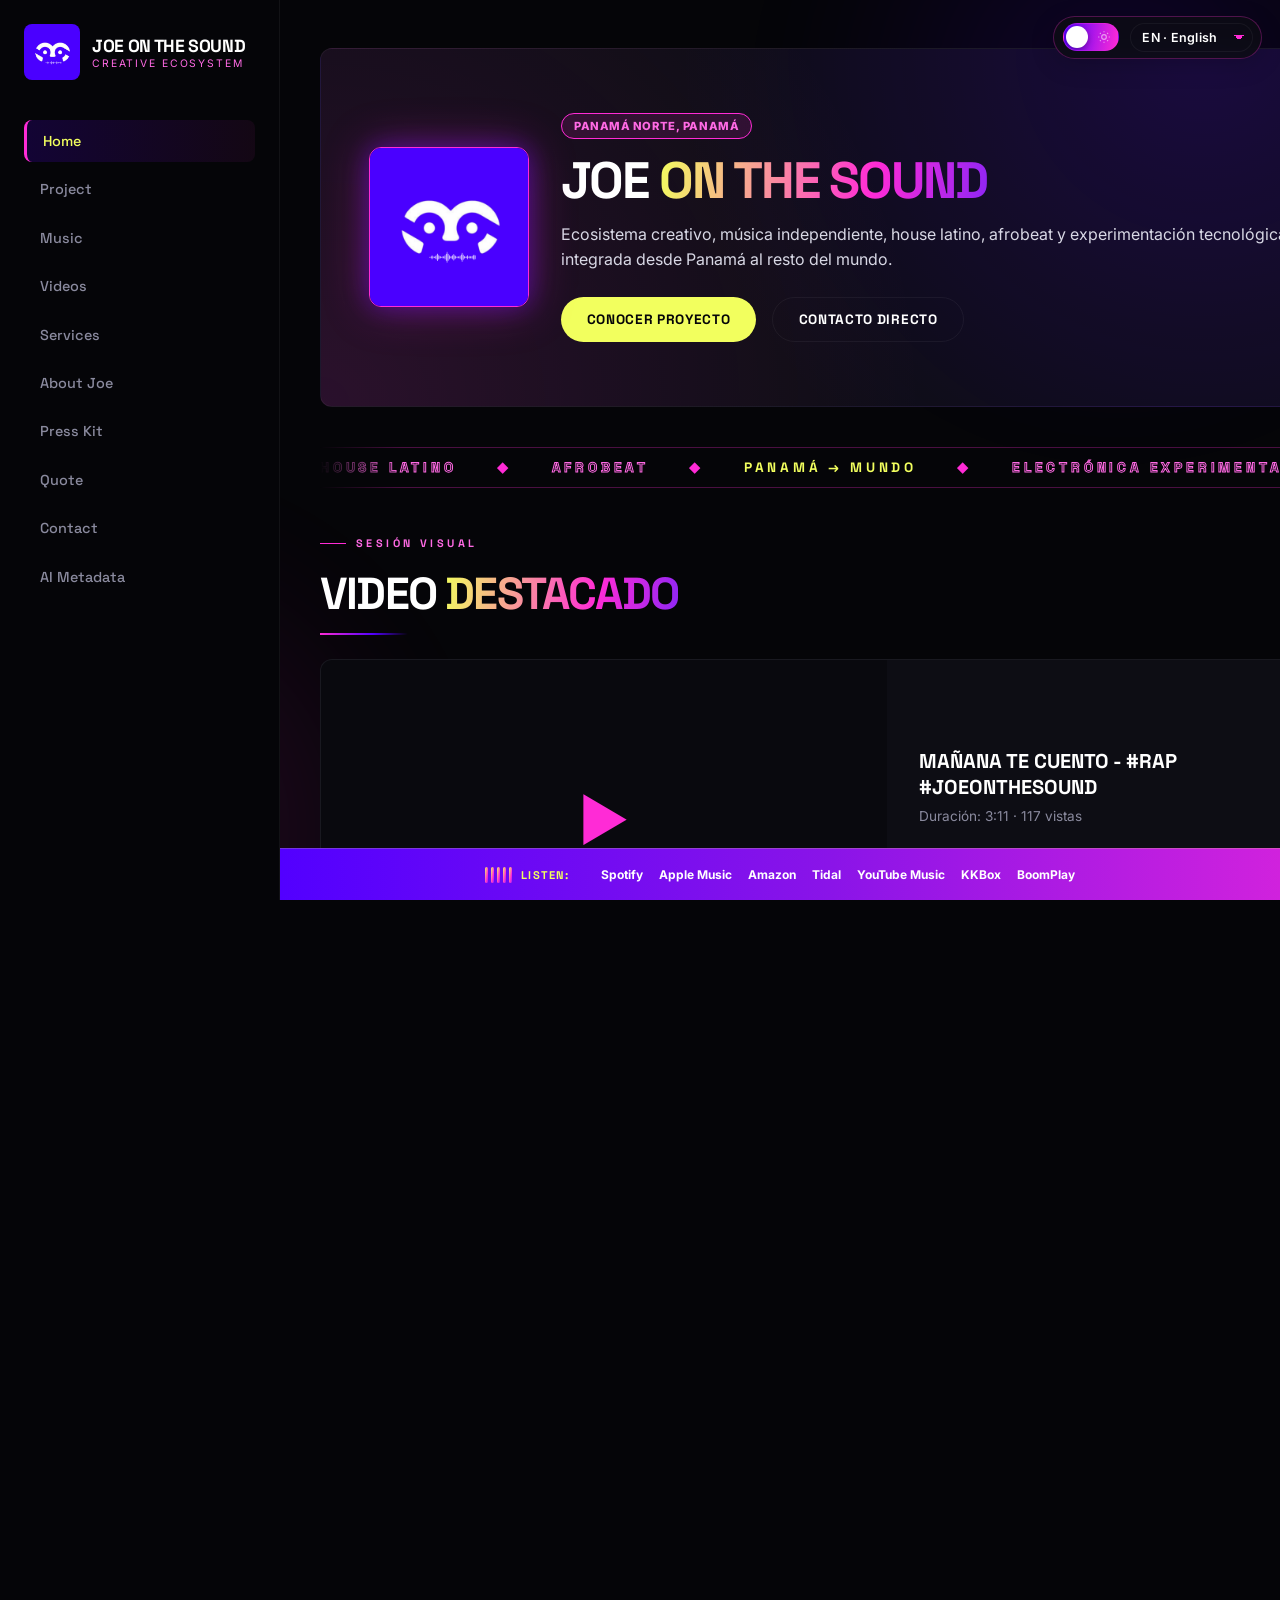
==== commit 81583484: "Update index.html V11 Se corrige el Sobre Joe" ====
--- a/index.html
+++ b/index.html
@@ -3202,30 +3202,47 @@
     // ==========================================
     // RUTA VIRTUAL: SOBRE JOE (SENSIBILIDAD Y TECNOLOGÍA)
     // ==========================================
-    Router.addRoute('#/sobre-joe', function() {
-      document.getElementById('viewport').innerHTML = `
-        <section class="view-container">
-          <p class="eyebrow">Perfil del fundador</p>
-          <h1 class="heading-primary">Sobre <span class="accent-phrase">Joe</span></h1>
-          <div class="home-hero-banner" style="background: radial-gradient(circle at 85% 0%, rgba(82,0,255,0.10) 0%, transparent 60%), radial-gradient(circle at 0% 100%, rgba(255,43,214,0.08) 0%, transparent 60%), var(--panel)">
-            <img src="logo.png" alt="JOE on the Sound" class="home-hero-logo" loading="lazy" decoding="async">
-            <div class="home-hero-info">
-              <span class="badge-location">Líder del Proyecto</span>
-              <h2 style="font-family:var(--font-display); font-size:1.8rem; text-transform:uppercase; margin-bottom:1rem;">JOE on the Sound</h2>
-              <p style="color:var(--text-light); line-height:1.7; margin-bottom:1rem;">
-                JOE es un multiinstrumentista, productor independiente y desarrollador de software con base en Panamá Norte, Panamá. Su propuesta se define por un fuerte trasfondo profesional y tecnológico: además de la composición, cuenta con una sólida trayectoria diseñando arquitecturas web, analizando métricas de audiencia y programando herramientas DSP (Procesamiento Digital de Señales) a medida.
-              </p>
-              <p style="color:var(--text-light); line-height:1.7; margin-bottom:1rem;">
-                Esta combinación híbrida de ingeniero y artista le permite configurar su propio estudio físico y digital, automatizar flujos de trabajo eficientes, y aplicar la Inteligencia Artificial no como un sustituto perezoso de la creatividad, sino como una herramienta avanzada para la modulación armónica, síntesis de texturas generativas y optimización técnica de metadatos.
-              </p>
-              <p style="color:var(--text-light); line-height:1.7;">
-                El núcleo del proyecto sigue siendo puramente sensible y latinoamericano: capturar el pulso de los tambores de Panamá, estructurar la expresividad tímbrica de teclados analógicos antiguos y componer líricas con un profundo sentido de propósito y pertenencia cultural para la distribución global.
-              </p>
-            </div>
-          </div>
-        </section>
-      `;
-    });
+   Router.addRoute('#/sobre-joe', function() {
+  document.getElementById('viewport').innerHTML = `
+    <section class="view-container">
+      <p class="eyebrow">Perfil del fundador</p>
+      <h1 class="heading-primary">Sobre <span class="accent-phrase">Joe</span></h1>
+
+      <div class="home-hero-banner" style="background: radial-gradient(circle at 85% 0%, rgba(82,0,255,0.10) 0%, transparent 60%), radial-gradient(circle at 0% 100%, rgba(255,43,214,0.08) 0%, transparent 60%), var(--panel)">
+        <img src="logo.png" alt="JOE on the Sound" class="home-hero-logo" loading="lazy" decoding="async">
+
+        <div class="home-hero-info">
+          <span class="badge-location">Líder del Proyecto</span>
+          <h2 style="font-family:var(--font-display); font-size:1.8rem; text-transform:uppercase; margin-bottom:1rem;">JOE on the Sound</h2>
+
+          <p style="color:var(--text-light); line-height:1.7; margin-bottom:1rem;">
+            JOE es una persona profundamente curiosa, amante de la música y de todo lo que ocurre detrás del sonido. Multiinstrumentista, productor independiente y desarrollador de software con base en Panamá Norte, Panamá, su propuesta nace de una mezcla poco común entre sensibilidad artística, tecnología aplicada y experimentación constante.
+          </p>
+
+          <p style="color:var(--text-light); line-height:1.7; margin-bottom:1rem;">
+            Su historia comenzó en 2009, produciendo su primer disco con las primeras versiones de FL Studio, con más entusiasmo que técnica y una necesidad real de explorar. Aquel proyecto se lanzó bajo el nombre <em>Música Para Las Discotecas</em>: una producción que empezó como un hobby, creció más de lo esperado y terminó mucho antes de lo que le gusta admitir.
+          </p>
+
+          <p style="color:var(--text-light); line-height:1.7; margin-bottom:1rem;">
+            Mitad por falta de creer en sí mismo. Mitad porque, en ese momento, el mercado local parecía no creer demasiado en los suyos. De esa etapa quedó una anécdota que todavía aparece como una marca personal en muchas de sus canciones: el grito de estudio <strong>“¡No quiero cinta!”</strong>, una frase espontánea que resume su impulso por no quedarse quieto y seguir buscando hasta encontrar algo propio.
+          </p>
+
+          <p style="color:var(--text-light); line-height:1.7; margin-bottom:1rem;">
+            Con el tiempo, JOE nunca dejó de experimentar. La música se mezcló con el desarrollo de software, las arquitecturas web, el análisis de métricas de audiencia y la programación de herramientas DSP —Procesamiento Digital de Señales— a medida. Esa combinación híbrida de ingeniero y artista le permite configurar su propio estudio físico y digital, automatizar flujos de trabajo y aplicar la Inteligencia Artificial no como sustituto de la creatividad, sino como una herramienta avanzada para la modulación armónica, la síntesis de texturas generativas y la optimización técnica de metadatos.
+          </p>
+
+          <p style="color:var(--text-light); line-height:1.7; margin-bottom:1rem;">
+            El núcleo del proyecto sigue siendo profundamente sensible y latinoamericano: capturar el pulso de los tambores de Panamá, estructurar la expresividad tímbrica de teclados analógicos antiguos y componer líricas con sentido de propósito, identidad y pertenencia cultural para una distribución global.
+          </p>
+
+          <p style="color:var(--text-light); line-height:1.7;">
+            Cada intento se volvió más complejo, cada idea abrió otra puerta, y todo ese camino terminó tomando forma en un proyecto más grande: <strong>Joe on the Sound</strong>. La historia completa es larga; de esas que no se explican en una biografía. Se cuentan mejor con una copa de vino entre amigos.
+          </p>
+        </div>
+      </div>
+    </section>
+  `;
+});
 
     // ==========================================
     // RUTA VIRTUAL: PRENSA / EPK
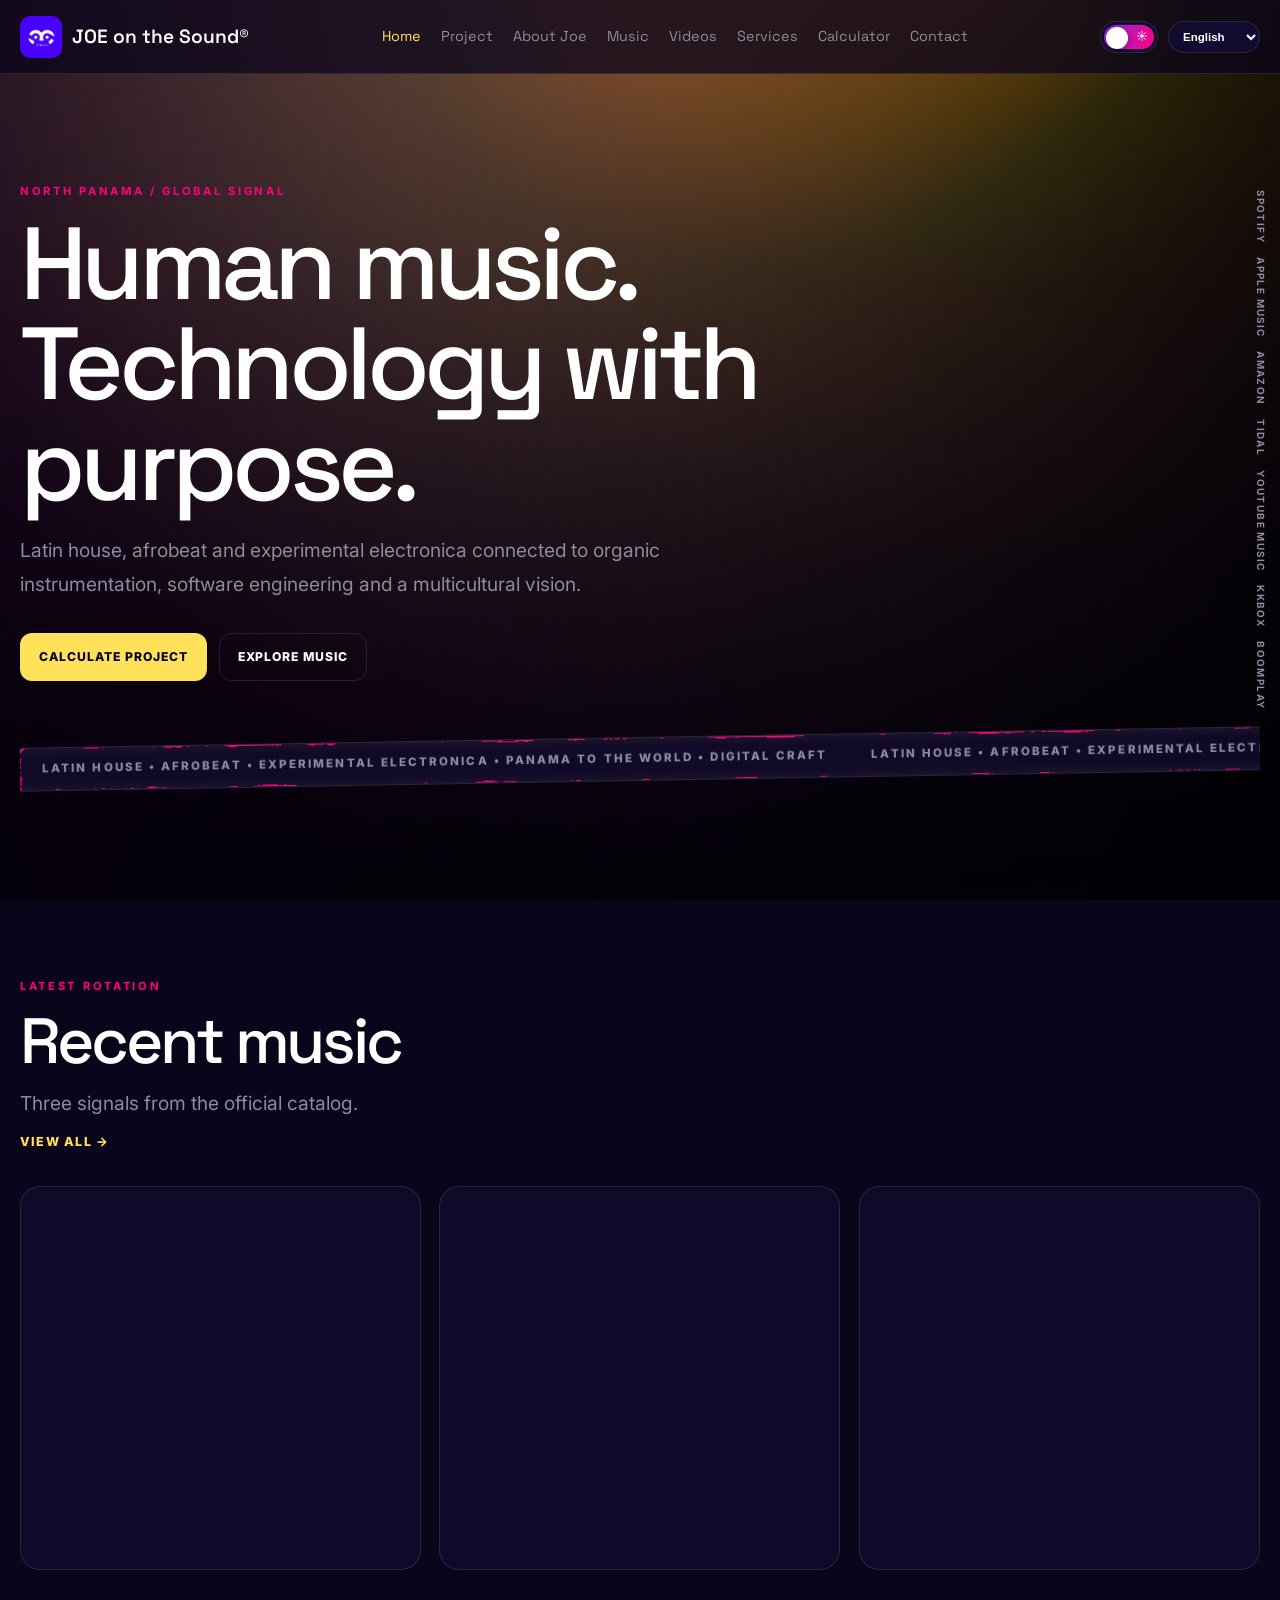
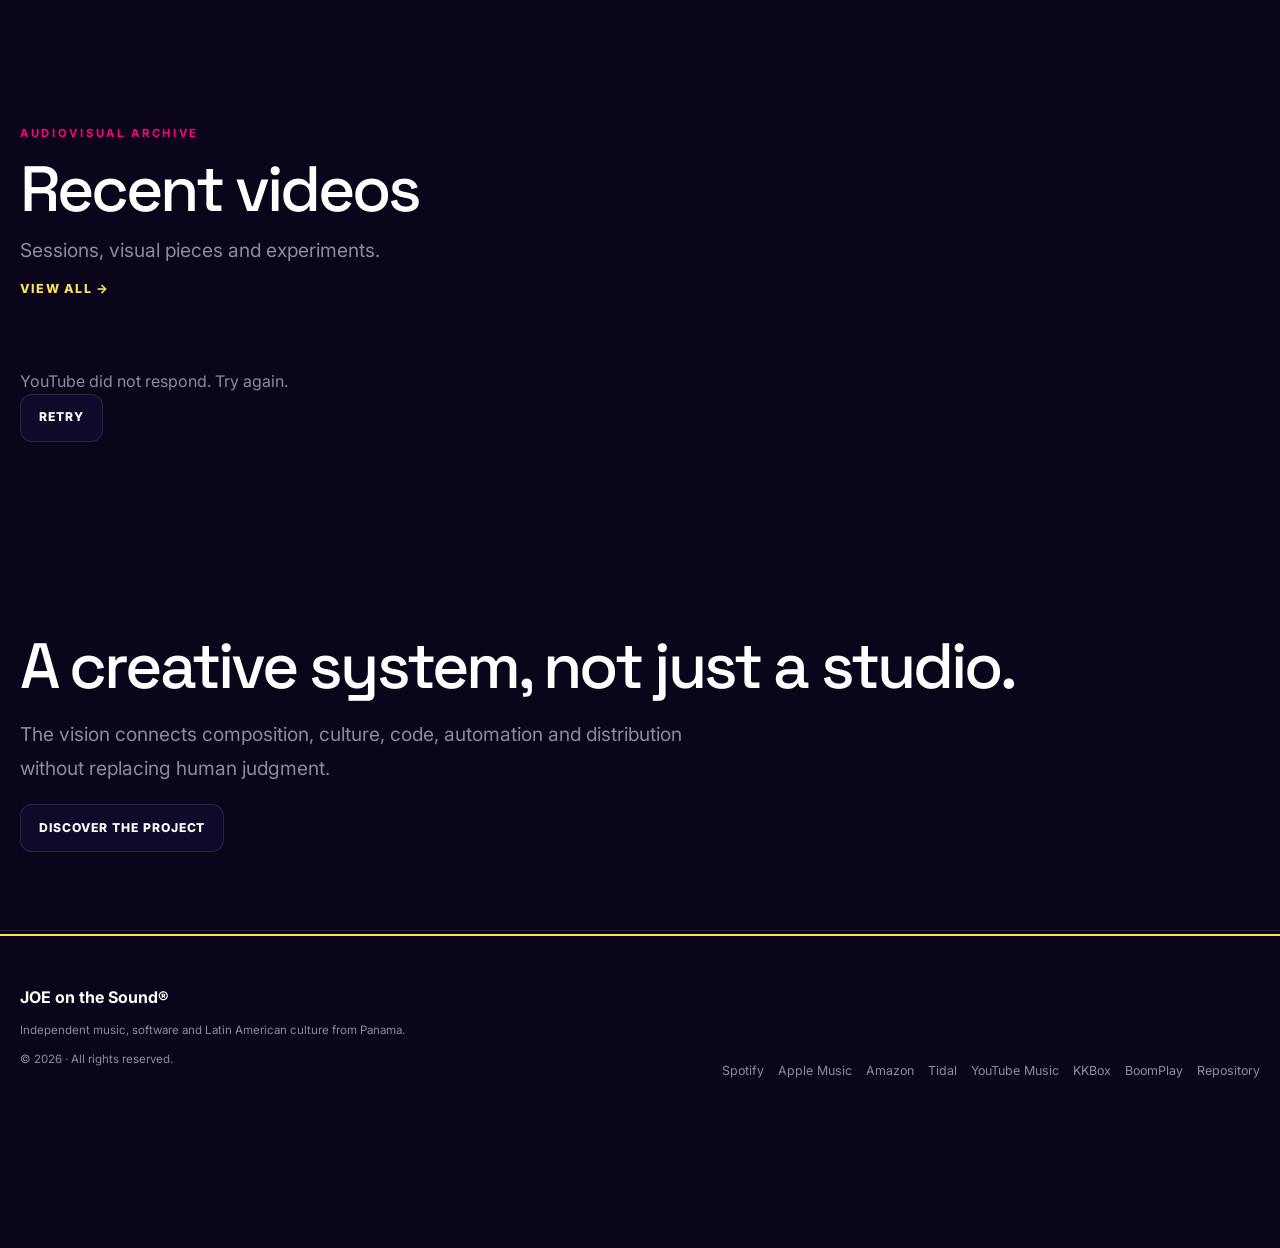
==== commit 88cfc10e: "feat: reconstruir plataforma modular y preparar Cloudflare Pages - reemplaza la SPA monolítica por m" ====
--- a/index.html
+++ b/index.html
@@ -1,3493 +1,40 @@
-<!DOCTYPE html>
-<html lang="es-PA">
+<!doctype html>
+<html lang="es">
 <head>
-  <!-- ============================================================
-    JOE on the Sound — Plataforma Oficial (SPA Autocontenida) V12
-    Identidad: Negro Profundo, Violeta Eléctrico, Amarillo Neón + Rosa Fucsia
-    Performance: GPU-only animations, lazy media, content-visibility
-    Motion: Scroll-trigger reveals (IntersectionObserver) + capa ambiental
-    Enrutado: hash-routing (#/ruta) con secciones [data-route]
-  ============================================================ -->
-  <meta charset="UTF-8">
-  <meta name="viewport" content="width=device-width, initial-scale=1.0, viewport-fit=cover">
-  <title>JOE on the Sound — Ecosistema Creativo Panameño de Proyección Internacional</title>
-  <meta name="description" content="Ecosistema creativo panameño que integra música, tecnología, cultura latinoamericana y desarrollo artístico independiente de la mano de JOE on the Sound.">
-  <meta name="keywords" content="ecosistema creativo panameño, artista panameño independiente, productor musical en Panamá, música latinoamericana experimental, música urbana y electrónica desde Panamá, Joe on the Sound, producción musical con tecnología, cultura latinoamericana digital, artistas emergentes en Panamá, música con inteligencia artificial como herramienta creativa, house latino, afrobeat latino, canciones personalizadas, identidad sonora para marcas, música para contenido digital">
-  <meta name="author" content="JOE on the Sound">
-  <meta name="theme-color" content="#050508">
-
-  <!-- Favicons oficiales -->
-  <link rel="icon" type="image/png" href="logo.png">
-  <link rel="apple-touch-icon" href="logo.png">
-
-  <!-- Open Graph y Twitter Card -->
-  <meta property="og:type" content="website">
-  <meta property="og:url" content="https://joeonthesound.online/">
-  <meta property="og:title" content="JOE on the Sound — Ecosistema Creativo Panameño">
-  <meta property="og:description" content="Ecosistema vanguardista de música, tecnología y cultura latinoamericana independiente desde Panamá.">
-  <meta property="og:image" content="logo.png">
-  <meta property="og:image:width" content="1200">
-  <meta property="og:image:height" content="630">
-  <meta name="twitter:card" content="summary_large_image">
-  <meta name="twitter:title" content="JOE on the Sound — Ecosistema Creativo">
-  <meta name="twitter:description" content="Producción musical, cultura digital y desarrollo artístico con identidad latinoamericana liderado por JOE on the Sound.">
-  <meta name="twitter:image" content="logo.png">
-
-  <!-- Performance: preconexiones a CDNs de imágenes y tipografías -->
-  <link rel="preconnect" href="https://fonts.googleapis.com">
-  <link rel="preconnect" href="https://fonts.gstatic.com" crossorigin>
-  <link rel="preconnect" href="https://i.scdn.co">
-  <link rel="preconnect" href="https://i.ytimg.com">
-  <link rel="dns-prefetch" href="https://i.scdn.co">
-  <link rel="dns-prefetch" href="https://i.ytimg.com">
-  <link href="https://fonts.googleapis.com/css2?family=Inter:wght@300;400;500;600;700;800;900&family=Space+Grotesk:wght@300;400;500;600;700&display=swap" rel="stylesheet">
-
-  <!-- SCHEMA.ORG JSON-LD MULTI-ENTIDAD -->
-  <script type="application/ld+json">
-  {
-    "@context": "https://schema.org",
-    "@graph": [
-      {
-        "@type": "MusicGroup",
-        "@id": "https://joeonthesound.online/#artist",
-        "name": "JOE on the Sound",
-        "alternateName": "JOE",
-        "description": "Ecosistema creativo panameño e identidad artística que integra composición, producción y tecnología musical avanzada.",
-        "genre": ["Latin House", "Afrobeat Latino", "Experimental Electronic"],
-        "logo": "https://joeonthesound.online/logo.png",
-        "image": "https://joeonthesound.online/logo.png",
-        "url": "https://joeonthesound.online/",
-        "foundingLocation": {
-          "@type": "Place",
-          "name": "Panamá Norte, Panamá"
-        },
-        "sameAs": [
-          "https://open.spotify.com/intl-es/artist/0WolrewBAIYhWwzN5Z5Csg",
-          "https://music.apple.com/pa/artist/joe/1467893974",
-          "https://music.amazon.com/artists/B08P9WKG97/joe",
-          "https://tidal.com/artist/8215776",
-          "https://music.youtube.com/channel/UCmZ-UCL5NjX1Z-jYD3nNOCQ",
-          "https://www.kkbox.com/tw/tc/artist/PXlotlG4LmWjjpSsoa",
-          "https://www.boomplay.com/albums/130920899"
-        ]
-      },
-      {
-        "@type": "Person",
-        "@id": "https://joeonthesound.online/#founder",
-        "name": "JOE on the Sound",
-        "jobTitle": "Fundador, Productor Creativo y Desarrollador de Software",
-        "nationality": {
-          "@type": "Country",
-          "name": "Panamá"
-        }
-      },
-      {
-        "@type": "Service",
-        "@id": "https://joeonthesound.online/#custom-songs",
-        "name": "Canciones personalizadas para eventos",
-        "description": "Composición, producción y mezcla de canciones personalizadas a la medida para marcas, bodas, aniversarios y mascotas.",
-        "provider": { "@id": "https://joeonthesound.online/#artist" },
-        "areaServed": "Worldwide"
-      }
-    ]
-  }
-  </script>
-
-  <style>
-    :root {
-      --bg: #050508;
-      --panel: #0d0d14;
-      --panel-hover: #141421;
-      --primary: #5200ff;
-      --primary-hover: #6e24ff;
-      --primary-glow: rgba(82, 0, 255, 0.4);
-      --accent: #f2ff5e;
-      --accent-hover: #e1ff00;
-      --fucsia: #ff2bd6;
-      --fucsia-soft: #ff6ae4;
-      --fucsia-glow: rgba(255, 43, 214, 0.35);
-      --grad-brand: linear-gradient(100deg, var(--accent) 0%, var(--fucsia) 65%, var(--primary-hover) 110%);
-      --grad-line: linear-gradient(90deg, var(--fucsia), var(--primary) 60%, transparent);
-      --text-main: #ffffff;
-      --text-muted: #8a8a9e;
-      --text-light: #d8d8e5;
-      --border: rgba(255, 255, 255, 0.05);
-      --border-accent: rgba(242, 255, 94, 0.2);
-      --border-fucsia: rgba(255, 43, 214, 0.28);
-      --font-sans: 'Inter', sans-serif;
-      --font-display: 'Space Grotesk', sans-serif;
-      --sidebar-w: 280px;
-      --transition: all 0.3s cubic-bezier(0.4, 0, 0.2, 1);
-      --ease-out: cubic-bezier(0.16, 1, 0.3, 1);
-    }
-
-    /* ===== TEMA CLARO (editorial luminoso) ===== */
-    html[data-theme="light"] {
-      --bg: #f4f3f8;
-      --panel: #ffffff;
-      --panel-hover: #fbf9ff;
-      --primary: #5200ff;
-      --primary-hover: #6e24ff;
-      --primary-glow: rgba(82, 0, 255, 0.18);
-      --accent: #d6c400;
-      --accent-hover: #b8a800;
-      --fucsia: #d6009e;
-      --fucsia-soft: #ff2bd6;
-      --fucsia-glow: rgba(214, 0, 158, 0.18);
-      --text-main: #0c0c14;
-      --text-muted: #5d5d72;
-      --text-light: #2a2a3a;
-      --border: rgba(12, 12, 20, 0.08);
-      --border-accent: rgba(120, 110, 0, 0.28);
-      --border-fucsia: rgba(214, 0, 158, 0.25);
-    }
-    html[data-theme="light"] .btn-solid-primary { color: #ffffff; }
-    html[data-theme="light"] ::selection { background: var(--fucsia); color: #ffffff; }
-    html[data-theme="light"] .bg-aura { opacity: 0.5; }
-
-    /* Transición suave al cambiar de tema */
-    html, body, .app-sidebar, .topbar, .visual-card, .video-asset-card,
-    .quoter-component-panel, .music-sticky-dock, .mobile-menu-dock,
-    .faq-item, .global-controls, .lang-select {
-      transition: background-color 0.45s var(--ease-out), color 0.45s var(--ease-out), border-color 0.45s var(--ease-out);
-    }
-
-    /* ===== CONTROLES GLOBALES (tema + idioma) ===== */
-    .global-controls {
-      position: fixed;
-      top: 1rem;
-      right: 1.1rem;
-      z-index: 1400;
-      display: flex;
-      align-items: center;
-      gap: 0.7rem;
-      padding: 0.4rem 0.55rem;
-      background: color-mix(in srgb, var(--panel) 82%, transparent);
-      border: 1px solid var(--border-fucsia);
-      border-radius: 999px;
-      backdrop-filter: blur(10px);
-      -webkit-backdrop-filter: blur(10px);
-      box-shadow: 0 6px 24px rgba(0,0,0,0.18);
-    }
-    @media (max-width: 768px) {
-      .global-controls {
-        top: auto;
-        bottom: calc(72px + env(safe-area-inset-bottom, 0px));
-        right: 0.8rem;
-        padding: 0.35rem 0.45rem;
-        gap: 0.5rem;
-        backdrop-filter: none;
-        -webkit-backdrop-filter: none;
-        background: var(--panel);
-      }
-    }
-
-    /* Switch tema animado */
-    .theme-switch {
-      position: relative;
-      width: 56px;
-      height: 28px;
-      border-radius: 999px;
-      border: 1px solid var(--border-fucsia);
-      background: linear-gradient(100deg, var(--primary) 0%, var(--fucsia) 100%);
-      cursor: pointer;
-      flex-shrink: 0;
-      padding: 0;
-      overflow: hidden;
-    }
-    .theme-switch__track-icon {
-      position: absolute;
-      top: 50%;
-      transform: translateY(-50%);
-      width: 14px; height: 14px;
-      color: #fff;
-      opacity: 0.85;
-      pointer-events: none;
-    }
-    .theme-switch__track-icon.moon { left: 7px; }
-    .theme-switch__track-icon.sun  { right: 7px; opacity: 0.55; }
-    html[data-theme="light"] .theme-switch__track-icon.sun { opacity: 1; }
-    html[data-theme="light"] .theme-switch__track-icon.moon { opacity: 0.5; }
-    .theme-switch__knob {
-      position: absolute;
-      top: 2px; left: 2px;
-      width: 22px; height: 22px;
-      border-radius: 50%;
-      background: #fff;
-      box-shadow: 0 2px 6px rgba(0,0,0,0.35);
-      transition: transform 0.45s var(--ease-out);
-      z-index: 2;
-    }
-    html[data-theme="light"] .theme-switch__knob { transform: translateX(28px); }
-    .theme-switch:focus-visible { outline: 2px solid var(--accent); outline-offset: 2px; }
-
-    /* Selector de idioma */
-    .lang-select {
-      appearance: none;
-      -webkit-appearance: none;
-      background: transparent;
-      color: var(--text-main);
-      border: 1px solid var(--border);
-      border-radius: 999px;
-      padding: 0.35rem 1.7rem 0.35rem 0.7rem;
-      font-family: var(--font-sans);
-      font-size: 0.78rem;
-      font-weight: 600;
-      letter-spacing: 0.02em;
-      cursor: pointer;
-      background-image: linear-gradient(45deg, transparent 50%, var(--fucsia) 50%), linear-gradient(135deg, var(--fucsia) 50%, transparent 50%);
-      background-position: calc(100% - 13px) center, calc(100% - 8px) center;
-      background-size: 5px 5px, 5px 5px;
-      background-repeat: no-repeat;
-    }
-    .lang-select:focus-visible { outline: 2px solid var(--fucsia); outline-offset: 2px; }
-    .lang-select option { background: var(--panel); color: var(--text-main); }
-
-    /* ===== FAQ ACORDEÓN ===== */
-    .faq-section { margin-top: 4.5rem; }
-    .faq-list { display: flex; flex-direction: column; gap: 0.75rem; margin-top: 1.8rem; }
-    .faq-item {
-      border: 1px solid var(--border);
-      border-radius: 14px;
-      background: var(--panel);
-      overflow: hidden;
-    }
-    .faq-item.open { border-color: var(--border-fucsia); }
-    .faq-q {
-      width: 100%;
-      text-align: left;
-      background: transparent;
-      border: none;
-      color: var(--text-main);
-      font-family: var(--font-display);
-      font-size: 1rem;
-      font-weight: 600;
-      padding: 1.25rem 1.4rem;
-      cursor: pointer;
-      display: flex;
-      align-items: center;
-      justify-content: space-between;
-      gap: 1rem;
-      line-height: 1.4;
-    }
-    .faq-q__icon {
-      flex-shrink: 0;
-      width: 26px; height: 26px;
-      display: grid; place-items: center;
-      border-radius: 50%;
-      border: 1px solid var(--border-fucsia);
-      color: var(--fucsia);
-      font-size: 1.1rem;
-      transition: transform 0.4s var(--ease-out);
-    }
-    .faq-item.open .faq-q__icon { transform: rotate(45deg); background: var(--fucsia); color: #fff; }
-    .faq-a {
-      max-height: 0;
-      overflow: hidden;
-      transition: max-height 0.5s var(--ease-out);
-    }
-    .faq-a__inner {
-      padding: 0 1.4rem 1.4rem;
-      color: var(--text-muted);
-      font-size: 0.92rem;
-      line-height: 1.7;
-    }
-
-    * { box-sizing: border-box; margin: 0; padding: 0; }
-
-    html, body {
-      width: 100%;
-      height: 100%;
-      background-color: var(--bg);
-      color: var(--text-main);
-      font-family: var(--font-sans);
-      overflow-x: hidden;
-      scroll-behavior: smooth;
-    }
-
-    ::selection { background: var(--fucsia); color: #050508; }
-
-    ::-webkit-scrollbar { width: 6px; }
-    ::-webkit-scrollbar-track { background: var(--bg); }
-    ::-webkit-scrollbar-thumb { background: var(--panel); border-radius: 3px; }
-    ::-webkit-scrollbar-thumb:hover { background: var(--fucsia); }
-
-    /* ============================================================
-       CAPA AMBIENTAL ARTÍSTICA (aurora violeta + fucsia)
-       Solo transform/opacity → composición GPU, sin repaints.
-    ============================================================ */
-    .bg-aura {
-      position: fixed;
-      inset: 0;
-      z-index: 0;
-      overflow: hidden;
-      pointer-events: none;
-    }
-
-    .bg-aura span {
-      position: absolute;
-      width: 55vmax;
-      height: 55vmax;
-      border-radius: 50%;
-      filter: blur(70px);
-      opacity: 0.16;
-      will-change: transform;
-    }
-
-    .bg-aura .aura-violet {
-      background: radial-gradient(circle, #5200ff 0%, transparent 65%);
-      top: -20vmax;
-      right: -15vmax;
-      animation: auraDriftA 26s ease-in-out infinite alternate;
-    }
-
-    .bg-aura .aura-fucsia {
-      background: radial-gradient(circle, #ff2bd6 0%, transparent 65%);
-      bottom: -22vmax;
-      left: -18vmax;
-      animation: auraDriftB 32s ease-in-out infinite alternate;
-    }
-
-    @keyframes auraDriftA {
-      from { transform: translate3d(0, 0, 0) scale(1); }
-      to   { transform: translate3d(-10vmax, 12vmax, 0) scale(1.18); }
-    }
-
-    @keyframes auraDriftB {
-      from { transform: translate3d(0, 0, 0) scale(1.1); }
-      to   { transform: translate3d(12vmax, -10vmax, 0) scale(0.92); }
-    }
-
-    @media (max-width: 768px) {
-      .bg-aura span { filter: blur(48px); opacity: 0.13; }
-    }
-
-    /* ============================================================
-       SCROLL-TRIGGER REVEALS (clase .rv aplicada por JS)
-    ============================================================ */
-    .rv {
-      opacity: 0;
-      transform: translateY(26px);
-    }
-
-    .rv.in-view {
-      opacity: 1;
-      transform: translateY(0);
-      transition:
-        opacity 0.7s var(--ease-out),
-        transform 0.8s var(--ease-out);
-      transition-delay: calc(var(--rv-i, 0) * 80ms);
-    }
-
-    .rv-scale { transform: translateY(18px) scale(0.97); }
-    .rv-scale.in-view { transform: translateY(0) scale(1); }
-
-    @media (prefers-reduced-motion: reduce) {
-      .rv, .rv.in-view { opacity: 1 !important; transform: none !important; transition: none !important; }
-      .bg-aura span, .ticker-track, .eq i, .home-hero-logo { animation: none !important; }
-      html { scroll-behavior: auto; }
-    }
-
-    /* ============================================================
-       TICKER EDITORIAL (cinta tipográfica infinita)
-    ============================================================ */
-    .editorial-ticker {
-      overflow: hidden;
-      border-top: 1px solid var(--border-fucsia);
-      border-bottom: 1px solid var(--border-fucsia);
-      margin: 0 0 2.5rem 0;
-      padding: 0.7rem 0;
-      mask-image: linear-gradient(90deg, transparent, #000 8%, #000 92%, transparent);
-      -webkit-mask-image: linear-gradient(90deg, transparent, #000 8%, #000 92%, transparent);
-    }
-
-    .ticker-track {
-      display: flex;
-      gap: 2.5rem;
-      width: max-content;
-      animation: tickerScroll 28s linear infinite;
-      will-change: transform;
-    }
-
-    @keyframes tickerScroll {
-      from { transform: translate3d(0, 0, 0); }
-      to   { transform: translate3d(-50%, 0, 0); }
-    }
-
-    .ticker-item {
-      font-family: var(--font-display);
-      font-size: 0.85rem;
-      font-weight: 700;
-      letter-spacing: 0.28em;
-      text-transform: uppercase;
-      white-space: nowrap;
-      color: transparent;
-      -webkit-text-stroke: 1px var(--fucsia-soft);
-      display: inline-flex;
-      align-items: center;
-      gap: 2.5rem;
-    }
-
-    .ticker-item em {
-      font-style: normal;
-      -webkit-text-stroke: 0;
-      color: var(--accent);
-    }
-
-    .ticker-dot { color: var(--fucsia); -webkit-text-stroke: 0; }
-
-    /* ============================================================
-       ECUALIZADOR ANIMADO (firma sonora de la marca)
-    ============================================================ */
-    .eq {
-      display: inline-flex;
-      align-items: flex-end;
-      gap: 3px;
-      height: 16px;
-    }
-
-    .eq i {
-      width: 3px;
-      border-radius: 2px;
-      background: var(--grad-brand);
-      animation: eqPulse 1s ease-in-out infinite;
-      transform-origin: bottom;
-      height: 100%;
-      will-change: transform;
-    }
-
-    .eq i:nth-child(1) { animation-delay: 0s;    animation-duration: 0.9s; }
-    .eq i:nth-child(2) { animation-delay: 0.15s; animation-duration: 1.15s; }
-    .eq i:nth-child(3) { animation-delay: 0.3s;  animation-duration: 0.8s; }
-    .eq i:nth-child(4) { animation-delay: 0.1s;  animation-duration: 1.05s; }
-    .eq i:nth-child(5) { animation-delay: 0.25s; animation-duration: 0.95s; }
-
-    @keyframes eqPulse {
-      0%, 100% { transform: scaleY(0.25); }
-      50%      { transform: scaleY(1); }
-    }
-
-    /* APP CONTAINER LAYOUT */
-    .app-container {
-      display: flex;
-      flex-direction: column;
-      min-height: 100vh;
-      position: relative;
-      z-index: 1;
-    }
-
-    @media (min-width: 1024px) {
-      .app-container { flex-direction: row; }
-    }
-
-    /* SIDEBAR NAVEGACIÓN DESKTOP */
-    .app-sidebar {
-      background-color: var(--bg);
-      border-bottom: 1px solid var(--border);
-      display: flex;
-      flex-direction: column;
-      padding: 1.5rem;
-      flex-shrink: 0;
-    }
-
-    @media (min-width: 1024px) {
-      .app-sidebar {
-        width: var(--sidebar-w);
-        height: 100vh;
-        position: fixed;
-        left: 0;
-        top: 0;
-        border-bottom: none;
-        border-right: 1px solid var(--border);
-        z-index: 50;
-        overflow-y: auto;
-      }
-    }
-
-    /* BRAND LOGO */
-    .brand-box {
-      display: flex;
-      align-items: center;
-      gap: 0.75rem;
-      text-decoration: none;
-      color: var(--text-main);
-      margin-bottom: 2.5rem;
-    }
-
-    .brand-logo-img {
-      width: clamp(48px, 10vw, 56px);
-      height: auto;
-      object-fit: contain;
-      border-radius: 8px;
-    }
-
-    .brand-info { display: flex; flex-direction: column; }
-
-    .brand-title-text {
-      font-family: var(--font-display);
-      font-size: 1.1rem;
-      font-weight: 700;
-      letter-spacing: -0.02em;
-      text-transform: uppercase;
-    }
-
-    .brand-subtitle-text {
-      font-size: 0.65rem;
-      color: var(--fucsia-soft);
-      text-transform: uppercase;
-      letter-spacing: 0.18em;
-    }
-
-    /* ENLACES DE MENÚ (DESKTOP) */
-    .sidebar-menu { display: none; flex-direction: column; gap: 0.4rem; }
-
-    @media (min-width: 1024px) {
-      .sidebar-menu { display: flex; }
-    }
-
-    .menu-link {
-      display: flex;
-      align-items: center;
-      gap: 0.75rem;
-      color: var(--text-muted);
-      text-decoration: none;
-      padding: 0.75rem 1rem;
-      border-radius: 8px;
-      font-weight: 500;
-      font-size: 0.9rem;
-      font-family: var(--font-display);
-      transition: var(--transition);
-      position: relative;
-    }
-
-    .menu-link:hover, .menu-link.active {
-      color: var(--text-main);
-      background: linear-gradient(90deg, rgba(82,0,255,0.18), rgba(255,43,214,0.06));
-    }
-
-    .menu-link.active {
-      border-left: 3px solid var(--fucsia);
-      color: var(--accent);
-    }
-
-    /* MENÚ MÓVIL (DOCK INFERIOR) — sin backdrop-filter en móvil para máximo FPS */
-    .mobile-menu-dock {
-      position: fixed;
-      bottom: 0;
-      left: 0;
-      right: 0;
-      height: 64px;
-      background-color: rgba(5, 5, 8, 0.99);
-      border-top: 1px solid var(--border-fucsia);
-      display: flex;
-      justify-content: space-around;
-      align-items: center;
-      z-index: 99;
-      padding-bottom: env(safe-area-inset-bottom);
-    }
-
-    @media (min-width: 1024px) {
-      .mobile-menu-dock { display: none; }
-    }
-
-    .mobile-link-item {
-      display: flex;
-      flex-direction: column;
-      align-items: center;
-      justify-content: center;
-      text-decoration: none;
-      color: var(--text-muted);
-      font-size: 0.65rem;
-      font-weight: 600;
-      font-family: var(--font-display);
-      gap: 2px;
-      flex: 1;
-      height: 100%;
-      transition: color 0.25s ease, transform 0.25s var(--ease-out);
-    }
-
-    .mobile-link-item svg { width: 18px; height: 18px; }
-
-    .mobile-link-item.active { color: var(--fucsia); transform: translateY(-2px); }
-
-    /* CONTENEDOR CENTRAL */
-    .app-main-content { flex: 1; padding-bottom: 130px; }
-
-    @media (min-width: 1024px) {
-      .app-main-content { margin-left: var(--sidebar-w); padding-bottom: 90px; }
-    }
-
-    /* PERSISTENT STICKY DOCK — degradado violeta → fucsia */
-    .music-sticky-dock {
-      position: fixed;
-      bottom: 64px;
-      left: 0;
-      right: 0;
-      height: 44px;
-      background: linear-gradient(90deg, var(--primary) 0%, #8a14e8 55%, var(--fucsia) 130%);
-      display: flex;
-      align-items: center;
-      justify-content: center;
-      z-index: 90;
-      overflow-x: auto;
-      white-space: nowrap;
-      padding: 0 1rem;
-      gap: 1.2rem;
-      border-top: 1px solid var(--border-accent);
-      -webkit-overflow-scrolling: touch;
-      scrollbar-width: none;
-    }
-
-    .music-sticky-dock::-webkit-scrollbar { display: none; }
-
-    @media (min-width: 1024px) {
-      .music-sticky-dock {
-        bottom: 0;
-        left: var(--sidebar-w);
-        height: 52px;
-        gap: 2rem;
-      }
-    }
-
-    .sticky-dock-label {
-      font-family: var(--font-display);
-      font-size: 0.7rem;
-      font-weight: 800;
-      text-transform: uppercase;
-      letter-spacing: 0.1em;
-      color: var(--accent);
-      display: inline-flex;
-      align-items: center;
-      gap: 0.6rem;
-    }
-
-    .sticky-dock-anchors { display: flex; align-items: center; gap: 1rem; }
-
-    .sticky-dock-anchor {
-      color: var(--text-main);
-      text-decoration: none;
-      font-size: 0.75rem;
-      font-weight: 700;
-      display: inline-flex;
-      align-items: center;
-      gap: 4px;
-      transition: var(--transition);
-    }
-
-    .sticky-dock-anchor:hover { color: var(--accent); transform: translateY(-1px); }
-
-    /* PÁGINAS VIRTUALES */
-    .view-container {
-      padding: 1.5rem 1rem 6rem 1rem;
-      max-width: 1120px;
-      margin: 0 auto;
-      animation: viewFadeIn 0.35s ease-out forwards;
-    }
-
-    @media (min-width: 1024px) {
-      .view-container { padding: 3rem 2.5rem; }
-    }
-
-    @keyframes viewFadeIn {
-      from { opacity: 0; transform: translateY(12px); }
-      to { opacity: 1; transform: translateY(0); }
-    }
-
-    /* TITULARES EDITORIALES con subrayado-degradado animable */
-    .heading-primary {
-      font-family: var(--font-display);
-      font-size: clamp(1.8rem, 4vw, 2.8rem);
-      font-weight: 800;
-      letter-spacing: -0.04em;
-      margin-bottom: 1.5rem;
-      text-transform: uppercase;
-      position: relative;
-      padding-bottom: 0.85rem;
-    }
-
-    .heading-primary::after {
-      content: "";
-      position: absolute;
-      left: 0;
-      bottom: 0;
-      width: 88px;
-      height: 2px;
-      background: var(--grad-line);
-      transform-origin: left;
-      transform: scaleX(0);
-      transition: transform 0.9s var(--ease-out) 0.15s;
-    }
-
-    .rv.in-view .heading-primary::after,
-    .heading-primary.in-view::after { transform: scaleX(1); }
-
-    /* Frase acento ahora en degradado amarillo → fucsia (editorial premium) */
-    .accent-phrase {
-      background: var(--grad-brand);
-      -webkit-background-clip: text;
-      background-clip: text;
-      color: transparent;
-    }
-
-    /* Etiqueta "eyebrow" editorial */
-    .eyebrow {
-      display: inline-flex;
-      align-items: center;
-      gap: 0.6rem;
-      font-family: var(--font-display);
-      font-size: 0.68rem;
-      font-weight: 700;
-      letter-spacing: 0.32em;
-      text-transform: uppercase;
-      color: var(--fucsia-soft);
-      margin-bottom: 0.9rem;
-    }
-
-    .eyebrow::before {
-      content: "";
-      width: 26px;
-      height: 1px;
-      background: var(--fucsia);
-    }
-
-    /* HERO BANNER */
-    .home-hero-banner {
-      background:
-        radial-gradient(circle at 85% 0%, rgba(82,0,255,0.18) 0%, transparent 55%),
-        radial-gradient(circle at 0% 100%, rgba(255,43,214,0.12) 0%, transparent 55%),
-        var(--panel);
-      border-radius: 12px;
-      border: 1px solid var(--border);
-      padding: 2.5rem 1.5rem;
-      display: flex;
-      flex-direction: column;
-      gap: 2rem;
-      margin-bottom: 2.5rem;
-      position: relative;
-      overflow: hidden;
-    }
-
-    /* Línea de horizonte fucsia animada dentro del hero */
-    .home-hero-banner::after {
-      content: "";
-      position: absolute;
-      inset: auto 0 0 0;
-      height: 2px;
-      background: linear-gradient(90deg, transparent, var(--fucsia), var(--accent), transparent);
-      opacity: 0.7;
-      transform: translateX(-100%);
-      animation: heroSweep 5s var(--ease-out) infinite;
-    }
-
-    @keyframes heroSweep {
-      0%   { transform: translateX(-100%); }
-      55%  { transform: translateX(100%); }
-      100% { transform: translateX(100%); }
-    }
-
-    @media (min-width: 768px) {
-      .home-hero-banner {
-        flex-direction: row;
-        align-items: center;
-        padding: 4rem 3rem;
-      }
-    }
-
-    .home-hero-logo {
-      width: 120px;
-      height: 120px;
-      border-radius: 12px;
-      object-fit: cover;
-      border: 1px solid var(--fucsia);
-      box-shadow: 0 0 25px var(--primary-glow), 0 0 45px var(--fucsia-glow);
-      flex-shrink: 0;
-      margin: 0 auto;
-      animation: heroFloat 7s ease-in-out infinite;
-      will-change: transform;
-    }
-
-    @keyframes heroFloat {
-      0%, 100% { transform: translateY(0); }
-      50%      { transform: translateY(-8px); }
-    }
-
-    @media (min-width: 768px) {
-      .home-hero-logo { width: 160px; height: 160px; margin: 0; }
-    }
-
-    .home-hero-info { flex: 1; text-align: center; }
-
-    @media (min-width: 768px) {
-      .home-hero-info { text-align: left; }
-    }
-
-    .home-hero-title {
-      font-family: var(--font-display);
-      font-size: clamp(1.8rem, 4.5vw, 3.2rem);
-      font-weight: 800;
-      line-height: 1;
-      text-transform: uppercase;
-      margin-bottom: 1rem;
-      letter-spacing: -0.04em;
-    }
-
-    .home-hero-desc {
-      font-size: 1rem;
-      color: var(--text-light);
-      line-height: 1.6;
-      margin-bottom: 1.5rem;
-    }
-
-    /* BADGE REGIONAL — toque fucsia */
-    .badge-location {
-      background: rgba(255, 43, 214, 0.12);
-      border: 1px solid var(--fucsia);
-      color: var(--fucsia-soft);
-      padding: 0.3rem 0.75rem;
-      border-radius: 50px;
-      font-size: 0.7rem;
-      font-weight: 800;
-      text-transform: uppercase;
-      letter-spacing: 0.05em;
-      display: inline-flex;
-      margin-bottom: 1rem;
-    }
-
-    /* BOTONES */
-    .action-btn {
-      display: inline-flex;
-      align-items: center;
-      gap: 0.75rem;
-      padding: 0.8rem 1.6rem;
-      border-radius: 50px;
-      font-size: 0.85rem;
-      font-weight: 700;
-      text-decoration: none;
-      transition: var(--transition);
-      cursor: pointer;
-      border: none;
-      text-transform: uppercase;
-      letter-spacing: 0.05em;
-      font-family: var(--font-display);
-    }
-
-    .btn-solid-primary { background-color: var(--accent); color: #050508; }
-
-    .btn-solid-primary:hover {
-      background-color: var(--accent-hover);
-      transform: translateY(-2px);
-      box-shadow: 0 6px 24px var(--fucsia-glow);
-    }
-
-    .btn-outline-primary {
-      background-color: transparent;
-      border: 1px solid var(--border);
-      color: var(--text-main);
-    }
-
-    .btn-outline-primary:hover {
-      border-color: var(--fucsia);
-      color: var(--fucsia-soft);
-    }
-
-    /* GRID DE DISCOS / TARJETAS */
-    .card-grid {
-      display: grid;
-      grid-template-columns: repeat(auto-fill, minmax(140px, 1fr));
-      gap: 1rem;
-    }
-
-    @media (min-width: 768px) {
-      .card-grid {
-        grid-template-columns: repeat(auto-fill, minmax(210px, 1fr));
-        gap: 1.5rem;
-      }
-    }
-
-    .visual-card {
-      background-color: var(--panel);
-      border: 1px solid var(--border);
-      border-radius: 12px;
-      padding: 1rem;
-      text-decoration: none;
-      color: var(--text-main);
-      transition: var(--transition);
-      display: flex;
-      flex-direction: column;
-      content-visibility: auto;
-      contain-intrinsic-size: 280px;
-    }
-
-    .visual-card:hover {
-      border-color: var(--fucsia);
-      transform: translateY(-4px);
-      box-shadow: 0 8px 30px rgba(255, 43, 214, 0.12);
-    }
-
-    .card-cover-wrapper {
-      width: 100%;
-      aspect-ratio: 1/1;
-      border-radius: 8px;
-      overflow: hidden;
-      margin-bottom: 1rem;
-      background: var(--bg);
-      position: relative;
-    }
-
-    .card-cover-wrapper img {
-      width: 100%;
-      height: 100%;
-      object-fit: cover;
-      transition: transform 0.6s var(--ease-out);
-    }
-
-    .visual-card:hover .card-cover-wrapper img { transform: scale(1.05); }
-
-    .card-badge {
-      position: absolute;
-      top: 8px;
-      right: 8px;
-      background: rgba(5, 5, 8, 0.9);
-      color: var(--fucsia-soft);
-      border: 1px solid var(--border-fucsia);
-      padding: 0.25rem 0.5rem;
-      font-size: 0.65rem;
-      font-weight: 800;
-      border-radius: 4px;
-    }
-
-    .card-title {
-      font-family: var(--font-display);
-      font-size: 0.95rem;
-      font-weight: 700;
-      margin-bottom: 0.25rem;
-      white-space: nowrap;
-      overflow: hidden;
-      text-overflow: ellipsis;
-    }
-
-    .card-meta { font-size: 0.8rem; color: var(--text-muted); }
-
-    /* SPOTIFY POPULAR TRACKS */
-    .spotify-tracklist {
-      display: flex;
-      flex-direction: column;
-      gap: 0.5rem;
-      background: var(--panel);
-      padding: 1rem;
-      border-radius: 12px;
-      border: 1px solid var(--border);
-    }
-
-    .track-row {
-      display: grid;
-      grid-template-columns: 28px 1fr 60px 32px;
-      align-items: center;
-      padding: 0.65rem 0.75rem;
-      border-radius: 8px;
-      cursor: pointer;
-      transition: var(--transition);
-    }
-
-    .track-row:hover { background-color: var(--panel-hover); }
-
-    .track-index-num { color: var(--text-muted); font-weight: 700; font-size: 0.85rem; }
-
-    .track-info-cell {
-      display: flex;
-      align-items: center;
-      gap: 1rem;
-      min-width: 0;
-    }
-
-    .track-cover-miniature {
-      width: 36px;
-      height: 36px;
-      border-radius: 4px;
-      overflow: hidden;
-      background: var(--bg);
-      flex-shrink: 0;
-    }
-
-    .track-cover-miniature img { width: 100%; height: 100%; object-fit: cover; }
-
-    .track-titles { display: flex; flex-direction: column; min-width: 0; }
-
-    .track-main-title {
-      font-weight: 700;
-      font-size: 0.9rem;
-      white-space: nowrap;
-      overflow: hidden;
-      text-overflow: ellipsis;
-      color: var(--text-main);
-    }
-
-    .track-artist-sub { font-size: 0.75rem; color: var(--text-muted); }
-
-    .track-duration-val { font-size: 0.8rem; color: var(--text-muted); text-align: right; }
-
-    .track-action-cell { display: flex; justify-content: flex-end; }
-
-    .track-play-bubble {
-      width: 24px;
-      height: 24px;
-      border-radius: 50%;
-      background: transparent;
-      border: 1px solid rgba(255,255,255,0.1);
-      display: flex;
-      align-items: center;
-      justify-content: center;
-      color: var(--text-main);
-      cursor: pointer;
-      font-size: 0.75rem;
-    }
-
-    .track-row:hover .track-play-bubble {
-      background: var(--grad-brand);
-      color: #050508;
-      border-color: var(--fucsia);
-    }
-
-    /* GRID DE DIFERENCIACIÓN / CARDS */
-    .grid-differentiator {
-      display: grid;
-      grid-template-columns: 1fr;
-      gap: 1.5rem;
-      margin-bottom: 3rem;
-    }
-
-    @media (min-width: 768px) {
-      .grid-differentiator { grid-template-columns: repeat(2, 1fr); }
-    }
-
-    @media (min-width: 1200px) {
-      .grid-differentiator { grid-template-columns: repeat(3, 1fr); }
-    }
-
-    .diff-brand-card {
-      background-color: var(--panel);
-      border: 1px solid var(--border);
-      border-radius: 12px;
-      padding: 2rem;
-      transition: var(--transition);
-      position: relative;
-      content-visibility: auto;
-      contain-intrinsic-size: 220px;
-    }
-
-    .diff-brand-card:hover {
-      border-color: var(--fucsia);
-      transform: translateY(-4px);
-    }
-
-    .diff-card-digit {
-      position: absolute;
-      top: 1rem;
-      right: 1.5rem;
-      font-size: 2.2rem;
-      font-weight: 800;
-      color: rgba(255, 43, 214, 0.07);
-      font-family: var(--font-display);
-    }
-
-    .diff-card-header {
-      font-family: var(--font-display);
-      font-size: 1.15rem;
-      font-weight: 800;
-      margin-bottom: 0.75rem;
-      color: var(--accent);
-      text-transform: uppercase;
-    }
-
-    .diff-card-desc {
-      color: var(--text-muted);
-      line-height: 1.6;
-      font-size: 0.9rem;
-    }
-
-    /* MANIFIESTO MARCA */
-    .brand-manifesto-quote {
-      border-left: 4px solid var(--fucsia);
-      padding: 1.5rem;
-      background: linear-gradient(90deg, rgba(255,43,214,0.05), rgba(242,255,94,0.02));
-      border-radius: 0 12px 12px 0;
-      margin-bottom: 2.5rem;
-    }
-
-    .manifesto-quote-text {
-      font-size: 1.2rem;
-      font-weight: 700;
-      line-height: 1.5;
-      font-style: italic;
-      color: var(--text-main);
-    }
-
-    /* TABLA DE MÉTRICAS */
-    .metrics-visual-wrapper {
-      background: var(--panel);
-      border-radius: 12px;
-      border: 1px solid var(--border);
-      overflow-x: auto;
-      margin-bottom: 3rem;
-      -webkit-overflow-scrolling: touch;
-    }
-
-    .metrics-table {
-      width: 100%;
-      border-collapse: collapse;
-      text-align: left;
-      min-width: 600px;
-    }
-
-    .metrics-table th, .metrics-table td { padding: 1.2rem 1.5rem; }
-
-    .metrics-table th {
-      background: linear-gradient(90deg, rgba(82, 0, 255, 0.12), rgba(255, 43, 214, 0.08));
-      color: var(--accent);
-      text-transform: uppercase;
-      font-family: var(--font-display);
-      font-size: 0.75rem;
-      font-weight: 800;
-      letter-spacing: 0.05em;
-      border-bottom: 2px solid var(--border-fucsia);
-    }
-
-    .metrics-table tr { border-bottom: 1px solid var(--border); }
-    .metrics-table tr:last-child { border-bottom: none; }
-
-    .metrics-platform {
-      font-family: var(--font-display);
-      font-weight: 700;
-      text-transform: uppercase;
-      font-size: 0.95rem;
-    }
-
-    .metrics-past-stats { color: var(--text-light); font-size: 0.9rem; }
-
-    .metrics-projection-stats { color: var(--fucsia-soft); font-weight: 700; font-size: 1rem; }
-
-    .metrics-footer-note {
-      padding: 1rem 1.5rem;
-      background: rgba(0,0,0,0.25);
-      font-size: 0.8rem;
-      color: var(--text-muted);
-      border-top: 1px solid var(--border);
-    }
-
-    /* VIDEOS GRID AND FILTERING */
-    .video-library-grid {
-      display: grid;
-      grid-template-columns: repeat(auto-fill, minmax(280px, 1fr));
-      gap: 1.5rem;
-    }
-
-    .video-asset-card {
-      background: var(--panel);
-      border: 1px solid var(--border);
-      border-radius: 12px;
-      overflow: hidden;
-      cursor: pointer;
-      transition: var(--transition);
-      content-visibility: auto;
-      contain-intrinsic-size: 260px;
-    }
-
-    .video-asset-card:hover {
-      border-color: var(--fucsia);
-      transform: translateY(-4px);
-    }
-
-    .video-asset-preview { position: relative; aspect-ratio: 16/9; background-color: #000; }
-
-    .video-asset-preview img { width: 100%; height: 100%; object-fit: cover; }
-
-    .video-badge-duration {
-      position: absolute;
-      bottom: 8px;
-      right: 8px;
-      background-color: rgba(5, 5, 8, 0.9);
-      color: #fff;
-      font-size: 0.7rem;
-      font-weight: 700;
-      padding: 2px 6px;
-      border-radius: 4px;
-    }
-
-    .video-play-overlay-trigger {
-      position: absolute;
-      inset: 0;
-      background: rgba(0,0,0,0.4);
-      display: flex;
-      align-items: center;
-      justify-content: center;
-      opacity: 0;
-      transition: var(--transition);
-    }
-
-    .video-asset-card:hover .video-play-overlay-trigger { opacity: 1; }
-
-    .video-icon-trigger { font-size: 1.8rem; color: var(--fucsia); }
-
-    .video-detail-box { padding: 1rem; }
-
-    .video-display-title {
-      font-size: 0.9rem;
-      font-weight: 700;
-      line-height: 1.4;
-      color: var(--text-main);
-      display: -webkit-box;
-      -webkit-line-clamp: 2;
-      -webkit-box-orient: vertical;
-      overflow: hidden;
-    }
-
-    .video-sub-stat { font-size: 0.75rem; color: var(--text-muted); margin-top: 0.5rem; }
-
-    .library-search-box { margin-bottom: 2rem; }
-
-    .library-search-input {
-      width: 100%;
-      background: var(--panel);
-      border: 1px solid var(--border);
-      padding: 0.9rem 1.4rem;
-      border-radius: 50px;
-      color: white;
-      font-size: 0.95rem;
-      font-family: var(--font-sans);
-      transition: border-color 0.3s ease, box-shadow 0.3s ease;
-    }
-
-    .library-search-input:focus {
-      outline: none;
-      border-color: var(--fucsia);
-      box-shadow: 0 0 0 3px rgba(255, 43, 214, 0.12);
-    }
-
-    /* COTIZADOR MULTIPASOS PREMIUM */
-    .quoter-component-panel {
-      background: var(--panel);
-      border-radius: 16px;
-      border: 1px solid var(--border);
-      padding: 1.8rem;
-      margin-top: 2rem;
-      box-shadow: 0 8px 32px rgba(0,0,0,0.25);
-    }
-
-    .quoter-header-track { display: flex; gap: 0.4rem; margin-bottom: 1.8rem; }
-
-    .quoter-header-track i {
-      height: 3px;
-      flex: 1;
-      background: rgba(255, 255, 255, 0.05);
-      border-radius: 2px;
-      transition: background 0.3s ease;
-    }
-
-    .quoter-header-track i.active { background: var(--grad-brand); }
-
-    .quoter-slide { display: none; animation: quoterSlideIn 0.35s ease-out forwards; }
-    .quoter-slide.active { display: block; }
-
-    @keyframes quoterSlideIn {
-      from { opacity: 0; transform: translateY(8px); }
-      to { opacity: 1; transform: translateY(0); }
-    }
-
-    .quoter-slide h3 {
-      font-family: var(--font-display);
-      font-size: 1.25rem;
-      font-weight: 700;
-      margin-bottom: 0.5rem;
-      text-transform: uppercase;
-    }
-
-    .quoter-options-container {
-      display: grid;
-      grid-template-columns: repeat(auto-fit, minmax(180px, 1fr));
-      gap: 0.8rem;
-      margin: 1.2rem 0;
-    }
-
-    .quoter-option-btn {
-      background: var(--bg);
-      border: 1px solid var(--border);
-      border-radius: 12px;
-      padding: 1.2rem;
-      text-align: left;
-      transition: var(--transition);
-      cursor: pointer;
-    }
-
-    .quoter-option-btn:hover { border-color: var(--primary); }
-
-    .quoter-option-btn.selected {
-      border-color: var(--fucsia);
-      background: linear-gradient(135deg, rgba(82, 0, 255, 0.16), rgba(255, 43, 214, 0.10));
-    }
-
-    .quoter-option-btn h4 {
-      font-family: var(--font-display);
-      font-size: 0.95rem;
-      font-weight: 700;
-      color: var(--text-main);
-      margin-bottom: 0.25rem;
-    }
-
-    .quoter-option-btn p { font-size: 0.75rem; color: var(--text-muted); }
-
-    .quoter-navigation-tray {
-      display: flex;
-      justify-content: space-between;
-      gap: 1rem;
-      margin-top: 1.5rem;
-      border-top: 1px solid var(--border);
-      padding-top: 1.5rem;
-    }
-
-    /* ESTILO FORMULARIOS COTIZADOR */
-    .input-field-element {
-      display: flex;
-      flex-direction: column;
-      gap: 0.4rem;
-      margin-bottom: 1.1rem;
-    }
-
-    .input-field-element label {
-      font-size: 0.75rem;
-      font-weight: 700;
-      color: var(--text-muted);
-      text-transform: uppercase;
-      letter-spacing: 0.05em;
-    }
-
-    .input-field-element input, .input-field-element select, .input-field-element textarea {
-      background: var(--bg);
-      border: 1px solid var(--border);
-      border-radius: 8px;
-      padding: 0.85rem;
-      color: #fff;
-      font-family: var(--font-sans);
-      font-size: 0.9rem;
-    }
-
-    .input-field-element input:focus, .input-field-element select:focus, .input-field-element textarea:focus {
-      outline: none;
-      border-color: var(--fucsia);
-    }
-
-    .quoter-summary-block {
-      background: var(--bg);
-      border: 1px solid var(--border);
-      padding: 1.2rem;
-      border-radius: 8px;
-      margin-bottom: 1.5rem;
-    }
-
-    .quoter-summary-block p { font-size: 0.9rem; margin-bottom: 0.5rem; color: var(--text-light); }
-
-    .quoter-summary-block p strong { color: var(--fucsia-soft); }
-
-    .quoter-cost-total {
-      font-family: var(--font-display);
-      font-size: 1.6rem;
-      font-weight: 800;
-      background: var(--grad-brand);
-      -webkit-background-clip: text;
-      background-clip: text;
-      color: transparent;
-      margin-bottom: 0.5rem;
-    }
-
-    /* SECCIÓN CONTACTO Y FORMULARIO */
-    .contact-layout-split {
-      display: grid;
-      grid-template-columns: 1fr;
-      gap: 2rem;
-      margin-top: 2rem;
-    }
-
-    @media (min-width: 1024px) {
-      .contact-layout-split { grid-template-columns: 1fr 1.2fr; }
-    }
-
-    .contact-detail-card {
-      background: var(--panel);
-      border: 1px solid var(--border);
-      padding: 2rem;
-      border-radius: 12px;
-      display: flex;
-      flex-direction: column;
-      gap: 1.5rem;
-    }
-
-    /* DETALLE LANZAMIENTO INTERNO */
-    .release-details-flex { display: flex; flex-direction: column; gap: 2rem; }
-
-    @media (min-width: 768px) {
-      .release-details-flex { flex-direction: row; align-items: flex-start; }
-    }
-
-    .release-details-cover {
-      width: 100%;
-      max-width: 320px;
-      aspect-ratio: 1/1;
-      border-radius: 12px;
-      overflow: hidden;
-      border: 1px solid var(--border-fucsia);
-      margin: 0 auto;
-      box-shadow: 0 12px 40px rgba(255, 43, 214, 0.10);
-    }
-
-    @media (min-width: 768px) {
-      .release-details-cover { margin: 0; }
-    }
-
-    .release-details-cover img { width: 100%; height: 100%; object-fit: cover; }
-
-    .release-details-info { flex: 1; }
-
-    /* MODAL LIGHTBOX ACCESIBLE */
-    .lightbox-modal-backdrop {
-      position: fixed;
-      inset: 0;
-      background-color: rgba(5, 5, 8, 0.98);
-      z-index: 9999;
-      display: none;
-      align-items: center;
-      justify-content: center;
-      padding: 1rem;
-    }
-
-    @media (min-width: 1024px) {
-      .lightbox-modal-backdrop { backdrop-filter: blur(12px); }
-    }
-
-    .lightbox-modal-backdrop.active { display: flex; }
-
-    .lightbox-video-frame {
-      position: relative;
-      width: 100%;
-      max-width: 900px;
-      aspect-ratio: 16/9;
-      background-color: #000;
-      border-radius: 12px;
-      overflow: hidden;
-      border: 1px solid var(--border-fucsia);
-      box-shadow: 0 12px 50px rgba(0,0,0,0.8);
-    }
-
-    .lightbox-close-trigger {
-      position: absolute;
-      top: 12px;
-      right: 12px;
-      background: rgba(5, 5, 8, 0.85);
-      border: 1px solid var(--border);
-      color: #fff;
-      font-size: 1.5rem;
-      width: 38px;
-      height: 38px;
-      border-radius: 50%;
-      cursor: pointer;
-      display: flex;
-      align-items: center;
-      justify-content: center;
-      transition: var(--transition);
-      z-index: 10;
-    }
-
-    .lightbox-close-trigger:hover { background-color: var(--fucsia); color: #050508; }
-
-    .lightbox-iframe-embed { width: 100%; height: 100%; border: none; }
-
-    /* TOAST ALERTA INTERACTIVA */
-    .notification-toast {
-      position: fixed;
-      bottom: 80px;
-      right: 20px;
-      background: var(--panel);
-      color: var(--text-main);
-      padding: 0.8rem 1.6rem;
-      border-radius: 8px;
-      box-shadow: 0 8px 30px rgba(0,0,0,0.6);
-      border-left: 4px solid var(--fucsia);
-      border-top: 1px solid var(--border);
-      border-right: 1px solid var(--border);
-      border-bottom: 1px solid var(--border);
-      z-index: 1000;
-      opacity: 0;
-      transform: translateY(15px);
-      transition: opacity 0.3s, transform 0.3s;
-      pointer-events: none;
-      font-size: 0.85rem;
-      font-weight: 500;
-    }
-
-    .notification-toast.show { opacity: 1; transform: translateY(0); }
-
-    @media (min-width: 1024px) {
-      .notification-toast { bottom: 24px; right: 24px; }
-    }
-
-    .ai-metadata-headline {
-      font-family: var(--font-display);
-      font-size: 1.3rem;
-      color: var(--accent);
-      margin: 1.5rem 0 0.5rem 0;
-      text-transform: uppercase;
-    }
-
-    /* RESPONSIVE LAYOUT CLASSES */
-    .grid-featured-video { display: grid; grid-template-columns: 1fr; }
-    @media (min-width: 768px) {
-      .grid-featured-video { grid-template-columns: 1.2fr 1fr; }
-    }
-
-    .grid-popular-news {
-      display: grid;
-      grid-template-columns: 1fr;
-      gap: 2rem;
-      margin-bottom: 4rem;
-    }
-    @media (min-width: 1024px) {
-      .grid-popular-news { grid-template-columns: 1.4fr 1fr; }
-    }
-
-    .grid-services {
-      display: grid;
-      grid-template-columns: 1fr;
-      gap: 1.5rem;
-      margin-bottom: 3rem;
-    }
-    @media (min-width: 768px) {
-      .grid-services { grid-template-columns: repeat(auto-fit, minmax(280px, 1fr)); }
-    }
-
-    .hero-btn-container {
-      display: flex;
-      gap: 1rem;
-      flex-wrap: wrap;
-      justify-content: center;
-    }
-    @media (min-width: 768px) {
-      .hero-btn-container { justify-content: flex-start; }
-    }
-  </style>
+  <meta charset="utf-8">
+  <meta name="viewport" content="width=device-width,initial-scale=1,viewport-fit=cover">
+  <meta name="theme-color" content="">
+  <meta name="robots" content="index,follow,max-image-preview:large">
+  <title></title>
+  <link rel="stylesheet" href="/css/global.css">
 </head>
 <body>
-
-  <!-- CAPA AMBIENTAL ANIMADA (aurora violeta + fucsia) -->
-  <div class="bg-aura" aria-hidden="true">
-    <span class="aura-violet"></span>
-    <span class="aura-fucsia"></span>
-  </div>
-
-  <!-- CONTROLES GLOBALES: TEMA + IDIOMA -->
-  <div class="global-controls">
-    <button id="themeSwitch" class="theme-switch" type="button" role="switch" aria-checked="false" aria-label="Cambiar tema claro u oscuro" onclick="toggleTheme()">
-      <svg class="theme-switch__track-icon moon" viewBox="0 0 24 24" fill="currentColor"><path d="M21 12.79A9 9 0 1 1 11.21 3 7 7 0 0 0 21 12.79z"/></svg>
-      <svg class="theme-switch__track-icon sun" viewBox="0 0 24 24" fill="none" stroke="currentColor" stroke-width="2"><circle cx="12" cy="12" r="4"/><path d="M12 2v2M12 20v2M2 12h2M20 12h2M5 5l1.5 1.5M17.5 17.5 19 19M19 5l-1.5 1.5M6.5 17.5 5 19"/></svg>
-      <span class="theme-switch__knob"></span>
-    </button>
-    <select id="langSelect" class="lang-select" aria-label="Seleccionar idioma" onchange="setLanguage(this.value)">
-      <option value="es">ES · Español</option>
-      <option value="en">EN · English</option>
-      <option value="fr">FR · Français</option>
-      <option value="de">DE · Deutsch</option>
-      <option value="ru">RU · Русский</option>
-      <option value="it">IT · Italiano</option>
-      <option value="zh">ZH · 中文</option>
-    </select>
-  </div>
-
-  <!-- CONTENEDOR APP GLOBAL -->
-  <div class="app-container">
-
-    <!-- BARRA DOCK FIJA DE STREAMING -->
-    <div class="music-sticky-dock" role="navigation" aria-label="Enlaces rápidos de reproducción">
-      <span class="sticky-dock-label">
-        <span class="eq" aria-hidden="true"><i></i><i></i><i></i><i></i><i></i></span>
-        <span data-i18n="dock.listen">Escuchar:</span>
-      </span>
-      <div class="sticky-dock-anchors">
-        <a href="https://open.spotify.com/intl-es/artist/0WolrewBAIYhWwzN5Z5Csg" target="_blank" rel="noopener" class="sticky-dock-anchor" aria-label="Escuchar en Spotify">Spotify</a>
-        <a href="https://music.apple.com/pa/artist/joe/1467893974" target="_blank" rel="noopener" class="sticky-dock-anchor" aria-label="Escuchar en Apple Music">Apple Music</a>
-        <a href="https://music.amazon.com/artists/B08P9WKG97/joe" target="_blank" rel="noopener" class="sticky-dock-anchor" aria-label="Escuchar en Amazon Music">Amazon</a>
-        <a href="https://tidal.com/artist/8215776" target="_blank" rel="noopener" class="sticky-dock-anchor" aria-label="Escuchar en Tidal">Tidal</a>
-        <a href="https://music.youtube.com/channel/UCmZ-UCL5NjX1Z-jYD3nNOCQ" target="_blank" rel="noopener" class="sticky-dock-anchor" aria-label="Escuchar en YouTube Music">YouTube Music</a>
-        <a href="https://www.kkbox.com/tw/tc/artist/PXlotlG4LmWjjpSsoa" target="_blank" rel="noopener" class="sticky-dock-anchor" aria-label="Escuchar en KKBox">KKBox</a>
-        <a href="https://www.boomplay.com/albums/130920899" target="_blank" rel="noopener" class="sticky-dock-anchor" aria-label="Escuchar en BoomPlay">BoomPlay</a>
-      </div>
-    </div>
-
-    <!-- SIDEBAR NAVEGACIÓN DESKTOP -->
-    <aside class="app-sidebar" role="complementary">
-      <a href="#/" class="brand-box" aria-label="Regresar al inicio">
-        <img src="logo.png" alt="JOE on the Sound" class="brand-logo-img" loading="eager" fetchpriority="high" decoding="async">
-        <div class="brand-info">
-          <span class="brand-title-text">JOE on the Sound</span>
-          <span class="brand-subtitle-text" data-i18n="brand.subtitle">Ecosistema Creativo</span>
-        </div>
-      </a>
-
-      <nav class="sidebar-menu" aria-label="Navegación principal desktop">
-        <a href="#/" class="menu-link" data-route="home" data-i18n="nav.home">Inicio</a>
-        <a href="#/proyecto" class="menu-link" data-route="proyecto" data-i18n="nav.project">Proyecto</a>
-        <a href="#/musica" class="menu-link" data-route="musica" data-i18n="nav.music">Música</a>
-        <a href="#/videos" class="menu-link" data-route="videos" data-i18n="nav.videos">Videos</a>
-        <a href="#/servicios" class="menu-link" data-route="servicios" data-i18n="nav.services">Servicios</a>
-        <a href="#/sobre-joe" class="menu-link" data-route="sobre-joe" data-i18n="nav.about">Sobre Joe</a>
-        <a href="#/prensa" class="menu-link" data-route="prensa" data-i18n="nav.press">Press Kit</a>
-        <a href="#/cotizador" class="menu-link" data-route="cotizador" data-i18n="nav.quoter">Cotizador</a>
-        <a href="#/contacto" class="menu-link" data-route="contacto" data-i18n="nav.contact">Contacto</a>
-        <a href="#/ai" class="menu-link" data-route="ai" data-i18n="nav.ai">AI Metadata</a>
-      </nav>
-    </aside>
-
-    <!-- MENÚ MÓVIL (BOTTOM DOCK) -->
-    <nav class="mobile-menu-dock" aria-label="Navegación móvil inferior">
-      <a href="#/" class="mobile-link-item" data-route="home">
-        <svg viewBox="0 0 24 24" fill="none" stroke="currentColor" stroke-width="2"><path d="m3 9 9-7 9 7v11a2 2 0 0 1-2 2H5a2 2 0 0 1-2-2z"></path></svg>
-        <span data-i18n="nav.home">Inicio</span>
-      </a>
-      <a href="#/musica" class="mobile-link-item" data-route="musica">
-        <svg viewBox="0 0 24 24" fill="none" stroke="currentColor" stroke-width="2"><path d="M9 18V5l12-2v13"></path><circle cx="6" cy="18" r="3"></circle></svg>
-        <span data-i18n="nav.music">Música</span>
-      </a>
-      <a href="#/videos" class="mobile-link-item" data-route="videos">
-        <svg viewBox="0 0 24 24" fill="none" stroke="currentColor" stroke-width="2"><polygon points="23 7 16 12 23 17 23 7"></polygon><rect x="1" y="5" width="15" height="14" rx="2"></rect></svg>
-        <span data-i18n="nav.videos">Videos</span>
-      </a>
-      <a href="#/proyecto" class="mobile-link-item" data-route="proyecto">
-        <svg viewBox="0 0 24 24" fill="none" stroke="currentColor" stroke-width="2"><rect x="3" y="3" width="18" height="18" rx="2"></rect><path d="M9 17V9l5 4z"></path></svg>
-        <span data-i18n="nav.project">Proyecto</span>
-      </a>
-      <a href="#/contacto" class="mobile-link-item" data-route="contacto">
-        <svg viewBox="0 0 24 24" fill="none" stroke="currentColor" stroke-width="2"><path d="M21 15a2 2 0 0 1-2 2H7l-4 4V5a2 2 0 0 1 2-2h14a2 2 0 0 1 2 2z"></path></svg>
-        <span data-i18n="nav.contact">Contacto</span>
-      </a>
-    </nav>
-
-    <!-- ZONA CENTRAL DE INYECCIÓN (SPA) -->
-    <main class="app-main-content" id="viewport" role="main">
-      <!-- Carga dinámica por Router -->
-    </main>
-
-  </div>
-
-  <script>
-    // CONFIGURACIÓN GLOBAL E INFRAESTRUCTURA DE DATOS
-    const CONFIG = {
-      whatsappPA: "50765164741",
-      whatsappFR: "33759643453",
-      email: "j@joeshostel.online",
-      siteUrl: "https://joeonthesound.online/",
-      artistName: "JOE on the Sound",
-      location: "Ciudad de Panamá, Panamá"
-    };
-
-    // ==========================================
-    // SISTEMA MULTILENGUAJE (i18n) — 7 idiomas
-    // ==========================================
-    const I18N = {
-      es: {
-        "brand.subtitle": "Ecosistema Creativo",
-        "nav.home": "Inicio", "nav.project": "Proyecto", "nav.music": "Música",
-        "nav.videos": "Videos", "nav.services": "Servicios", "nav.about": "Sobre Joe",
-        "nav.press": "Press Kit", "nav.quoter": "Cotizador", "nav.contact": "Contacto", "nav.ai": "AI Metadata",
-        "dock.listen": "Escuchar:",
-        "faq.eyebrow": "Preguntas frecuentes",
-        "faq.title": "Preguntas <span class=\"accent-phrase\">Internacionales</span>",
-        "faq.lead": "Todo lo que necesitas saber para colaborar desde cualquier parte del mundo."
-      },
-      en: {
-        "brand.subtitle": "Creative Ecosystem",
-        "nav.home": "Home", "nav.project": "Project", "nav.music": "Music",
-        "nav.videos": "Videos", "nav.services": "Services", "nav.about": "About Joe",
-        "nav.press": "Press Kit", "nav.quoter": "Quote", "nav.contact": "Contact", "nav.ai": "AI Metadata",
-        "dock.listen": "Listen:",
-        "faq.eyebrow": "Frequently asked questions",
-        "faq.title": "International <span class=\"accent-phrase\">Questions</span>",
-        "faq.lead": "Everything you need to know to collaborate from anywhere in the world."
-      },
-      fr: {
-        "brand.subtitle": "Écosystème Créatif",
-        "nav.home": "Accueil", "nav.project": "Projet", "nav.music": "Musique",
-        "nav.videos": "Vidéos", "nav.services": "Services", "nav.about": "À propos",
-        "nav.press": "Press Kit", "nav.quoter": "Devis", "nav.contact": "Contact", "nav.ai": "Métadonnées IA",
-        "dock.listen": "Écouter :",
-        "faq.eyebrow": "Questions fréquentes",
-        "faq.title": "Questions <span class=\"accent-phrase\">Internationales</span>",
-        "faq.lead": "Tout ce qu'il faut savoir pour collaborer depuis n'importe où dans le monde."
-      },
-      de: {
-        "brand.subtitle": "Kreatives Ökosystem",
-        "nav.home": "Start", "nav.project": "Projekt", "nav.music": "Musik",
-        "nav.videos": "Videos", "nav.services": "Leistungen", "nav.about": "Über Joe",
-        "nav.press": "Press Kit", "nav.quoter": "Angebot", "nav.contact": "Kontakt", "nav.ai": "KI-Metadaten",
-        "dock.listen": "Anhören:",
-        "faq.eyebrow": "Häufige Fragen",
-        "faq.title": "Internationale <span class=\"accent-phrase\">Fragen</span>",
-        "faq.lead": "Alles, was du wissen musst, um von überall auf der Welt zusammenzuarbeiten."
-      },
-      ru: {
-        "brand.subtitle": "Творческая экосистема",
-        "nav.home": "Главная", "nav.project": "Проект", "nav.music": "Музыка",
-        "nav.videos": "Видео", "nav.services": "Услуги", "nav.about": "О Джо",
-        "nav.press": "Пресс-кит", "nav.quoter": "Расчёт", "nav.contact": "Контакты", "nav.ai": "AI-метаданные",
-        "dock.listen": "Слушать:",
-        "faq.eyebrow": "Частые вопросы",
-        "faq.title": "Международные <span class=\"accent-phrase\">вопросы</span>",
-        "faq.lead": "Всё, что нужно знать, чтобы сотрудничать из любой точки мира."
-      },
-      it: {
-        "brand.subtitle": "Ecosistema Creativo",
-        "nav.home": "Home", "nav.project": "Progetto", "nav.music": "Musica",
-        "nav.videos": "Video", "nav.services": "Servizi", "nav.about": "Chi è Joe",
-        "nav.press": "Press Kit", "nav.quoter": "Preventivo", "nav.contact": "Contatti", "nav.ai": "Metadati IA",
-        "dock.listen": "Ascolta:",
-        "faq.eyebrow": "Domande frequenti",
-        "faq.title": "Domande <span class=\"accent-phrase\">Internazionali</span>",
-        "faq.lead": "Tutto ciò che devi sapere per collaborare da qualsiasi parte del mondo."
-      },
-      zh: {
-        "brand.subtitle": "创意生态系统",
-        "nav.home": "首页", "nav.project": "项目", "nav.music": "音乐",
-        "nav.videos": "视频", "nav.services": "服务", "nav.about": "关于 Joe",
-        "nav.press": "媒体资料", "nav.quoter": "报价", "nav.contact": "联系", "nav.ai": "AI 元数据",
-        "dock.listen": "收听：",
-        "faq.eyebrow": "常见问题",
-        "faq.title": "国际 <span class=\"accent-phrase\">问答</span>",
-        "faq.lead": "与全球各地合作所需了解的一切。"
-      }
-    };
-
-    // ==========================================
-    // FAQ — 9 preguntas para proyección internacional
-    // ==========================================
-    const FAQ_DATA = [
-      {
-        q: { es: "¿Trabajas con artistas y clientes fuera de Panamá?", en: "Do you work with artists and clients outside Panama?", fr: "Travaillez-vous avec des artistes et clients hors du Panama ?", de: "Arbeitest du mit Künstlern und Kunden außerhalb Panamas?", ru: "Работаете ли вы с артистами и клиентами за пределами Панамы?", it: "Lavori con artisti e clienti fuori dal Panama?", zh: "您是否与巴拿马以外的艺术家和客户合作？" },
-        a: { es: "Sí. El estudio opera de forma 100% remota e internacional. Colaboro con artistas de América, Europa y Asia mediante sesiones en línea, intercambio de stems y revisiones en la nube, con base operativa en Panamá Norte y un segundo contacto en Francia.", en: "Yes. The studio operates fully remote and international. I collaborate with artists across the Americas, Europe and Asia through online sessions, stem exchange and cloud reviews, with an operating base in Panamá Norte and a second contact in France.", fr: "Oui. Le studio fonctionne entièrement à distance et à l'international. Je collabore avec des artistes des Amériques, d'Europe et d'Asie via des sessions en ligne, l'échange de stems et des révisions cloud, avec une base à Panamá Norte et un second contact en France.", de: "Ja. Das Studio arbeitet vollständig remote und international. Ich kooperiere mit Künstlern aus Amerika, Europa und Asien über Online-Sessions, Stem-Austausch und Cloud-Reviews, mit Basis in Panamá Norte und einem zweiten Kontakt in Frankreich.", ru: "Да. Студия работает полностью удалённо и на международном уровне. Я сотрудничаю с артистами из Америки, Европы и Азии через онлайн-сессии, обмен стемами и облачные ревью; операционная база — в Панама-Норте, второй контакт — во Франции.", it: "Sì. Lo studio opera in modo totalmente remoto e internazionale. Collaboro con artisti di America, Europa e Asia tramite sessioni online, scambio di stem e revisioni in cloud, con base a Panamá Norte e un secondo contatto in Francia.", zh: "是的。工作室完全远程且面向国际运营。我通过在线会话、分轨交换和云端审听与美洲、欧洲和亚洲的艺术家合作，运营基地位于 Panamá Norte，并在法国设有第二联系点。" }
-      },
-      {
-        q: { es: "¿En qué idiomas puedes producir y comunicarte?", en: "Which languages can you produce and communicate in?", fr: "Dans quelles langues pouvez-vous produire et communiquer ?", de: "In welchen Sprachen kannst du produzieren und kommunizieren?", ru: "На каких языках вы работаете и общаетесь?", it: "In quali lingue puoi produrre e comunicare?", zh: "您能用哪些语言制作和沟通？" },
-        a: { es: "La comunicación de proyecto se maneja con fluidez en español, inglés y francés. Para letras y dirección vocal he trabajado con material en estos idiomas, y la web está disponible en siete idiomas para facilitar el contacto inicial.", en: "Project communication is handled fluently in Spanish, English and French. For lyrics and vocal direction I've worked with material in these languages, and the site is available in seven languages to ease first contact.", fr: "La communication de projet se fait couramment en espagnol, anglais et français. Pour les paroles et la direction vocale, j'ai travaillé dans ces langues, et le site est disponible en sept langues pour faciliter le premier contact.", de: "Die Projektkommunikation läuft fließend auf Spanisch, Englisch und Französisch. Für Texte und Gesangsregie habe ich mit Material in diesen Sprachen gearbeitet; die Website ist in sieben Sprachen verfügbar, um den Erstkontakt zu erleichtern.", ru: "Рабочее общение свободно ведётся на испанском, английском и французском. С текстами и вокальной режиссурой я работал на этих языках, а сайт доступен на семи языках для удобства первого контакта.", it: "La comunicazione di progetto avviene fluentemente in spagnolo, inglese e francese. Per i testi e la direzione vocale ho lavorato con materiale in queste lingue, e il sito è disponibile in sette lingue per agevolare il primo contatto.", zh: "项目沟通可流利使用西班牙语、英语和法语。在歌词与人声指导方面我曾使用这些语言，本网站提供七种语言以便于初次联系。" }
-      },
-      {
-        q: { es: "¿Cómo se realizan los pagos internacionales?", en: "How are international payments handled?", fr: "Comment se déroulent les paiements internationaux ?", de: "Wie werden internationale Zahlungen abgewickelt?", ru: "Как осуществляются международные платежи?", it: "Come avvengono i pagamenti internazionali?", zh: "国际付款如何处理？" },
-        a: { es: "Los presupuestos se cotizan en dólares estadounidenses (USD). Se aceptan transferencias internacionales y plataformas digitales de pago globales. El flujo habitual es un anticipo para reservar agenda y el saldo a la entrega de los archivos finales.", en: "Budgets are quoted in US dollars (USD). International transfers and global digital payment platforms are accepted. The usual flow is a deposit to reserve the schedule and the balance upon delivery of final files.", fr: "Les devis sont établis en dollars américains (USD). Les virements internationaux et plateformes de paiement numériques mondiales sont acceptés. Le flux habituel : un acompte pour réserver l'agenda et le solde à la livraison des fichiers finaux.", de: "Budgets werden in US-Dollar (USD) angegeben. Internationale Überweisungen und globale digitale Zahlungsplattformen werden akzeptiert. Üblich ist eine Anzahlung zur Terminreservierung und der Rest bei Lieferung der finalen Dateien.", ru: "Бюджеты рассчитываются в долларах США (USD). Принимаются международные переводы и глобальные цифровые платёжные платформы. Обычная схема: предоплата для брони времени и остаток при сдаче финальных файлов.", it: "I preventivi sono espressi in dollari USA (USD). Si accettano bonifici internazionali e piattaforme di pagamento digitali globali. Il flusso abituale è un acconto per riservare l'agenda e il saldo alla consegna dei file finali.", zh: "报价以美元（USD）计算。接受国际转账及全球数字支付平台。通常流程为：预付定金以预留档期，交付最终文件时结清余款。" }
-      },
-      {
-        q: { es: "¿Qué géneros y estilos dominan tu producción?", en: "Which genres and styles define your production?", fr: "Quels genres et styles définissent votre production ?", de: "Welche Genres und Stile prägen deine Produktion?", ru: "Какие жанры и стили определяют вашу продукцию?", it: "Quali generi e stili definiscono la tua produzione?", zh: "您的制作以哪些流派和风格为主？" },
-        a: { es: "El núcleo es el house latino, el afrobeat y la electrónica experimental, con un enfoque que fusiona instrumentación orgánica con procesamiento digital avanzado (DSP). Esa identidad híbrida permite adaptar el sonido a mercados latinos, europeos y africanos.", en: "The core is Latin house, afrobeat and experimental electronica, with an approach that fuses organic instrumentation and advanced digital processing (DSP). That hybrid identity lets the sound adapt to Latin, European and African markets.", fr: "Le cœur, c'est la house latine, l'afrobeat et l'électro expérimentale, avec une approche fusionnant instrumentation organique et traitement numérique avancé (DSP). Cette identité hybride permet d'adapter le son aux marchés latins, européens et africains.", de: "Kern sind Latin House, Afrobeat und experimentelle Elektronik, mit einem Ansatz, der organische Instrumentierung und fortgeschrittene digitale Verarbeitung (DSP) verbindet. Diese hybride Identität passt den Sound an lateinamerikanische, europäische und afrikanische Märkte an.", ru: "Основа — латинский хаус, афробит и экспериментальная электроника, с подходом, объединяющим живые инструменты и продвинутую цифровую обработку (DSP). Эта гибридная идентичность позволяет адаптировать звук под латиноамериканские, европейские и африканские рынки.", it: "Il nucleo è la house latina, l'afrobeat e l'elettronica sperimentale, con un approccio che fonde strumentazione organica ed elaborazione digitale avanzata (DSP). Questa identità ibrida adatta il suono ai mercati latini, europei e africani.", zh: "核心为拉丁浩室、Afrobeat 与实验电子，融合有机乐器与先进数字处理（DSP）。这种混合特质使声音能够适配拉美、欧洲和非洲市场。" }
-      },
-      {
-        q: { es: "¿Cómo entregas los archivos y qué calidad recibo?", en: "How do you deliver files and what quality do I receive?", fr: "Comment livrez-vous les fichiers et quelle qualité vais-je recevoir ?", de: "Wie lieferst du die Dateien und welche Qualität erhalte ich?", ru: "Как вы передаёте файлы и какое качество я получаю?", it: "Come consegni i file e quale qualità ricevo?", zh: "您如何交付文件，我会获得什么质量？" },
-        a: { es: "Las entregas se hacen vía nube en alta resolución: WAV/AIFF a 24 bits, stems separados cuando el proyecto lo requiere y masters listos para distribución digital. Todo cumple los estándares técnicos de las principales plataformas de streaming.", en: "Deliveries are made via cloud in high resolution: 24-bit WAV/AIFF, separated stems when the project requires it, and masters ready for digital distribution. Everything meets the technical standards of the major streaming platforms.", fr: "Les livraisons se font via le cloud en haute résolution : WAV/AIFF 24 bits, stems séparés si le projet l'exige, et masters prêts pour la distribution numérique. Le tout respecte les normes techniques des grandes plateformes de streaming.", de: "Lieferungen erfolgen über die Cloud in hoher Auflösung: 24-Bit-WAV/AIFF, separate Stems bei Bedarf und Master, die bereit für den digitalen Vertrieb sind. Alles erfüllt die technischen Standards der großen Streaming-Plattformen.", ru: "Передача файлов — через облако в высоком разрешении: 24-битные WAV/AIFF, отдельные стемы при необходимости и мастеры, готовые к цифровой дистрибуции. Всё соответствует техническим стандартам крупных стриминговых платформ.", it: "Le consegne avvengono via cloud in alta risoluzione: WAV/AIFF a 24 bit, stem separati quando serve e master pronti per la distribuzione digitale. Tutto rispetta gli standard tecnici delle principali piattaforme di streaming.", zh: "通过云端以高解析度交付：24 位 WAV/AIFF、按需提供的独立分轨，以及可直接用于数字发行的母带。全部符合主流流媒体平台的技术标准。" }
-      },
-      {
-        q: { es: "¿Manejas los derechos, créditos y metadatos para distribución global?", en: "Do you handle rights, credits and metadata for global distribution?", fr: "Gérez-vous les droits, crédits et métadonnées pour la distribution mondiale ?", de: "Kümmerst du dich um Rechte, Credits und Metadaten für die globale Distribution?", ru: "Занимаетесь ли вы правами, кредитами и метаданными для глобальной дистрибуции?", it: "Gestisci diritti, crediti e metadati per la distribuzione globale?", zh: "您是否处理全球发行的版权、署名和元数据？" },
-        a: { es: "Sí. Preparo metadatos limpios y consistentes (ISRC, créditos de composición y producción, splits) y oriento sobre el registro de derechos. La sección AI Metadata del sitio refleja este cuidado por la trazabilidad y la atribución correcta de cada obra.", en: "Yes. I prepare clean, consistent metadata (ISRC, writing and production credits, splits) and advise on rights registration. The site's AI Metadata section reflects this care for traceability and correct attribution of each work.", fr: "Oui. Je prépare des métadonnées propres et cohérentes (ISRC, crédits d'écriture et de production, répartitions) et conseille sur l'enregistrement des droits. La section AI Metadata du site illustre ce soin de la traçabilité et de l'attribution correcte.", de: "Ja. Ich erstelle saubere, konsistente Metadaten (ISRC, Autoren- und Produktions-Credits, Splits) und berate zur Rechteregistrierung. Der Bereich AI Metadata der Website spiegelt diese Sorgfalt für Nachvollziehbarkeit und korrekte Zuordnung wider.", ru: "Да. Я готовлю чистые, согласованные метаданные (ISRC, авторские и продюсерские кредиты, сплиты) и консультирую по регистрации прав. Раздел AI Metadata на сайте отражает эту заботу о прослеживаемости и корректной атрибуции.", it: "Sì. Preparo metadati puliti e coerenti (ISRC, crediti di scrittura e produzione, split) e fornisco consulenza sulla registrazione dei diritti. La sezione AI Metadata del sito riflette questa cura per la tracciabilità e la corretta attribuzione.", zh: "是的。我会准备干净一致的元数据（ISRC、词曲与制作署名、分成），并就版权登记提供建议。网站的 AI Metadata 板块体现了对可追溯性与正确署名的重视。" }
-      },
-      {
-        q: { es: "¿Cómo gestionas las diferencias de zona horaria?", en: "How do you manage time-zone differences?", fr: "Comment gérez-vous les décalages horaires ?", de: "Wie gehst du mit Zeitzonenunterschieden um?", ru: "Как вы справляетесь с разницей часовых поясов?", it: "Come gestisci le differenze di fuso orario?", zh: "您如何应对时差？" },
-        a: { es: "Trabajo con agenda flexible cubriendo husos de América y Europa. Las sesiones en vivo se reservan con anticipación y, para el resto del flujo, el intercambio asíncrono de archivos permite avanzar sin importar la diferencia horaria del cliente.", en: "I work with a flexible schedule covering American and European time zones. Live sessions are booked in advance, and for the rest of the workflow, asynchronous file exchange keeps things moving regardless of the client's time difference.", fr: "Je travaille avec un agenda flexible couvrant les fuseaux américains et européens. Les sessions live se réservent à l'avance et, pour le reste, l'échange asynchrone de fichiers permet d'avancer quel que soit le décalage du client.", de: "Ich arbeite mit flexiblem Zeitplan über amerikanische und europäische Zeitzonen. Live-Sessions werden im Voraus gebucht; im übrigen Ablauf hält der asynchrone Dateiaustausch das Projekt unabhängig vom Zeitunterschied in Bewegung.", ru: "Я работаю по гибкому графику, охватывая часовые пояса Америки и Европы. Живые сессии бронируются заранее, а для остального процесса асинхронный обмен файлами позволяет двигаться вперёд независимо от разницы во времени.", it: "Lavoro con un'agenda flessibile che copre i fusi americani ed europei. Le sessioni live si prenotano in anticipo e, per il resto del flusso, lo scambio asincrono di file consente di avanzare indipendentemente dal fuso del cliente.", zh: "我采用灵活的日程，覆盖美洲与欧洲时区。实时会话需提前预约；其余流程通过异步文件交换推进，不受客户时差影响。" }
-      },
-      {
-        q: { es: "¿Cuánto tarda un proyecto típico de principio a fin?", en: "How long does a typical project take from start to finish?", fr: "Combien de temps prend un projet type du début à la fin ?", de: "Wie lange dauert ein typisches Projekt von Anfang bis Ende?", ru: "Сколько времени занимает типичный проект от начала до конца?", it: "Quanto dura un progetto tipico dall'inizio alla fine?", zh: "一个典型项目从头到尾需要多长时间？" },
-        a: { es: "Un sencillo suele tomar entre dos y cuatro semanas según la complejidad y las rondas de revisión; un proyecto de álbum se planifica por fases. Tras recibir tu brief y referencias, recibirás un cronograma claro con hitos y fechas de entrega.", en: "A single usually takes two to four weeks depending on complexity and revision rounds; an album project is planned in phases. After receiving your brief and references, you'll get a clear timeline with milestones and delivery dates.", fr: "Un single prend généralement deux à quatre semaines selon la complexité et les révisions ; un album se planifie par phases. Après réception de votre brief et de vos références, vous recevez un calendrier clair avec jalons et dates de livraison.", de: "Eine Single dauert meist zwei bis vier Wochen, je nach Komplexität und Revisionsrunden; ein Album wird in Phasen geplant. Nach Erhalt deines Briefings und der Referenzen bekommst du einen klaren Zeitplan mit Meilensteinen und Lieferterminen.", ru: "Сингл обычно занимает от двух до четырёх недель в зависимости от сложности и числа правок; альбом планируется поэтапно. После получения брифа и референсов вы получите чёткий график с этапами и датами сдачи.", it: "Un singolo richiede di solito da due a quattro settimane in base a complessità e revisioni; un album si pianifica per fasi. Dopo aver ricevuto il tuo brief e i riferimenti, riceverai una tabella di marcia chiara con tappe e date di consegna.", zh: "单曲通常需两到四周，视复杂度与修改轮次而定；专辑项目则分阶段规划。收到您的需求说明与参考后，您将获得包含里程碑与交付日期的清晰时间表。" }
-      },
-      {
-        q: { es: "¿Cómo iniciamos una colaboración?", en: "How do we start a collaboration?", fr: "Comment démarrer une collaboration ?", de: "Wie starten wir eine Zusammenarbeit?", ru: "Как начать сотрудничество?", it: "Come iniziamo una collaborazione?", zh: "我们如何开始合作？" },
-        a: { es: "Usa el cotizador de esta página para generar un brief y un presupuesto estimado en minutos; al finalizar se envía directamente por WhatsApp. También puedes escribir por correo. Responderé con disponibilidad, próximos pasos y cualquier ajuste necesario.", en: "Use the quote tool on this page to generate a brief and an estimated budget in minutes; when finished it's sent straight via WhatsApp. You can also reach out by email. I'll reply with availability, next steps and any needed adjustments.", fr: "Utilisez l'outil de devis de cette page pour générer un brief et un budget estimé en quelques minutes ; il s'envoie ensuite directement via WhatsApp. Vous pouvez aussi écrire par e-mail. Je répondrai avec mes disponibilités, les étapes suivantes et les ajustements nécessaires.", de: "Nutze das Angebots-Tool auf dieser Seite, um in Minuten ein Briefing und ein geschätztes Budget zu erstellen; am Ende wird es direkt per WhatsApp gesendet. Du kannst auch per E-Mail schreiben. Ich antworte mit Verfügbarkeit, nächsten Schritten und nötigen Anpassungen.", ru: "Воспользуйтесь калькулятором на этой странице, чтобы за минуты сформировать бриф и предварительный бюджет; в конце он отправляется прямо в WhatsApp. Также можно написать на почту. Я отвечу с информацией о доступности, следующих шагах и необходимых корректировках.", it: "Usa il preventivatore di questa pagina per generare un brief e un budget stimato in pochi minuti; al termine viene inviato direttamente via WhatsApp. Puoi anche scrivere via e-mail. Risponderò con disponibilità, prossimi passi ed eventuali aggiustamenti.", zh: "使用本页的报价工具，几分钟内即可生成需求说明与预算估算，完成后直接通过 WhatsApp 发送。您也可以发邮件联系。我会回复档期、后续步骤及所需的任何调整。" }
-      }
-    ];
-
-
-    // VIDEOCLIPS OFICIALES DE YOUTUBE
-    const YOUTUBE_VIDEOS = [
-      { "videoId": "VyeCKXKtQhw", "titulo": "Que voy a hacer #joeonthesound #musicapanama #musica - Rompí con mi Novia", "vistas": "1 vista", "duracion": "3:49", "miniatura": "https://i.ytimg.com/vi/VyeCKXKtQhw/hqdefault.jpg" },
-      { "videoId": "yu0dXFyJzgM", "titulo": "Do you remember - Joe on the Sound - Festival #housemusic", "vistas": "49 vistas", "duracion": "6:18", "miniatura": "https://i.ytimg.com/vi/yu0dXFyJzgM/hqdefault.jpg" },
-      { "videoId": "pwRcOv5jjfE", "titulo": "VamoPaPanama #housemusic #houseitaliana #panama #PanamaHouseMusic", "vistas": "1 vista", "duracion": "9:47", "miniatura": "https://i.ytimg.com/vi/pwRcOv5jjfE/hqdefault.jpg" },
-      { "videoId": "BI6RXx7YBgg", "titulo": "Entrena con Frecuencia 369 Hz – 15 MINUTOS  Música Electrónica Motivacional | Sin Voz", "vistas": "129 vistas", "duracion": "19:08", "miniatura": "https://i.ytimg.com/vi/BI6RXx7YBgg/hqdefault.jpg" },
-      { "videoId": "6p7bIpDfazI", "titulo": "Entre as Páginas, Flavia  | Música para quem ama mulheres que inspiram sem falar", "vistas": "62 vistas", "duracion": "3:15", "miniatura": "https://i.ytimg.com/vi/6p7bIpDfazI/hqdefault.jpg" },
-      { "videoId": "Iuo1V0txFnw", "titulo": "The 432 Code", "vistas": "8 vistas", "duracion": "6:24", "miniatura": "https://i.ytimg.com/vi/Iuo1V0txFnw/hqdefault.jpg" },
-      { "videoId": "6Lc0nWX1Ki8", "titulo": "Death Apologized  Chuck Norris 1940 2026", "vistas": "70 vistas", "duracion": "4:08", "miniatura": "https://i.ytimg.com/vi/6Lc0nWX1Ki8/hqdefault.jpg" },
-      { "videoId": "upOVRKCMG8k", "titulo": "Run to You - Joe on the Sound", "vistas": "9 vistas", "duracion": "3:38", "miniatura": "https://i.ytimg.com/vi/upOVRKCMG8k/hqdefault.jpg" },
-      { "videoId": "_6FXpOLtktw", "titulo": "Snoop Dog House Remix Joe on the sound", "vistas": "6 vistas", "duracion": "5:27", "miniatura": "https://i.ytimg.com/vi/_6FXpOLtktw/hqdefault.jpg" },
-      { "videoId": "JV10WJr4RW8", "titulo": "LaMar", "vistas": "18 vistas", "duracion": "3:22", "miniatura": "https://i.ytimg.com/vi/JV10WJr4RW8/hqdefault.jpg" },
-      { "videoId": "mrvNZXd0oqc", "titulo": "Reel Promocion - Joe on the Sound", "vistas": "2 vistas", "duracion": "11:04", "miniatura": "https://i.ytimg.com/vi/mrvNZXd0oqc/hqdefault.jpg" },
-      { "videoId": "iOIOv25O2bE", "titulo": "Amiga Minha - Joe on the Sound", "vistas": "17 vistas", "duracion": "6:21", "miniatura": "https://i.ytimg.com/vi/iOIOv25O2bE/hqdefault.jpg" },
-      { "videoId": "01MAXmEZh14", "titulo": "Nota De Luz - #joeonthesound #folklatino", "vistas": "29 vistas", "duracion": "3:34", "miniatura": "https://i.ytimg.com/vi/01MAXmEZh14/hqdefault.jpg" },
-      { "videoId": "G3sGzWMjGNI", "titulo": "Musica Sexy para cocinar", "vistas": "6 vistas", "duracion": "5:03", "miniatura": "https://i.ytimg.com/vi/G3sGzWMjGNI/hqdefault.jpg" },
-      { "videoId": "qSiPPU6lRNM", "titulo": "#PocoAPoco #RespiraLento #BeatTribal #JoeOnTheSound #TikTokMusic", "vistas": "20 vistas", "duracion": "4:15", "miniatura": "https://i.ytimg.com/vi/qSiPPU6lRNM/hqdefault.jpg" },
-      { "videoId": "HVHMwEWH4kk", "titulo": "Nuestra Poesía – Joe, on the sound", "vistas": "12 vistas", "duracion": "4:01", "miniatura": "https://i.ytimg.com/vi/HVHMwEWH4kk/hqdefault.jpg" },
-      { "videoId": "QidbpaE5kJw", "titulo": "Levanta tu Voz – Una canción contra el silencio del mundo", "vistas": "11 vistas", "duracion": "4:23", "miniatura": "https://i.ytimg.com/vi/QidbpaE5kJw/hqdefault.jpg" },
-      { "videoId": "ncWssSOWOWI", "titulo": "Un Soñador (Versión en Español de “Dreamer” – Tributo a Ozzy Osbourne)", "vistas": "1.8 K vistas", "duracion": "3:38", "miniatura": "https://i.ytimg.com/vi/ncWssSOWOWI/hqdefault.jpg" },
-      { "videoId": "WfxyPqnf_6A", "titulo": "Me gustas Tu - Joe on the Sound #musica #reggae", "vistas": "36 vistas", "duracion": "3:22", "miniatura": "https://i.ytimg.com/vi/WfxyPqnf_6A/hqdefault.jpg" },
-      { "videoId": "IXkTD7H_yU0", "titulo": "Mañana te cuento - #Rap #joeonthesound", "vistas": "117 vistas", "duracion": "3:11", "miniatura": "https://i.ytimg.com/vi/IXkTD7H_yU0/hqdefault.jpg" },
-      { "videoId": "UfxiNO0rrTw", "titulo": "Invisible Force - Joe on the Sound", "vistas": "10 vistas", "duracion": "5:48", "miniatura": "https://i.ytimg.com/vi/UfxiNO0rrTw/hqdefault.jpg" },
-      { "videoId": "inx4yGKwoBk", "titulo": "Rantan - TRAP - Joe on the Sound", "vistas": "17 vistas", "duracion": "4:23", "miniatura": "https://i.ytimg.com/vi/inx4yGKwoBk/hqdefault.jpg" },
-      { "videoId": "NKDzA3DaYVo", "titulo": "#HouseMUsic #joeonthesound #colaboration #remix #fypシ", "vistas": "33 vistas", "duracion": "4:51", "miniatura": "https://i.ytimg.com/vi/NKDzA3DaYVo/hqdefault.jpg" },
-      { "videoId": "ffETAgZDc_c", "titulo": "Palabras con Precio - Joe on the Sound", "vistas": "21 vistas", "duracion": "4:35", "miniatura": "https://i.ytimg.com/vi/ffETAgZDc_c/hqdefault.jpg" },
-      { "videoId": "zc9qNXyi0CU", "titulo": "El Romanticismo Murió - Joe on the Sound", "vistas": "3 vistas", "duracion": "0:31", "miniatura": "https://i.ytimg.com/vi/zc9qNXyi0CU/hqdefault.jpg" },
-      { "videoId": "KnY0IkE0Id8", "titulo": "Habla Inglés, Besa Francés... (Organic House / Brazil Punk Groove)  TERNA", "vistas": "11 vistas", "duracion": "2:05", "miniatura": "https://i.ytimg.com/vi/KnY0IkE0Id8/hqdefault.jpg" },
-      { "videoId": "VTmrHCEwpCs", "titulo": "Bendita Demencia - #joeonthesound #afrobeatslovers #afrobeat", "vistas": "17 vistas", "duracion": "3:24", "miniatura": "https://i.ytimg.com/vi/VTmrHCEwpCs/hqdefault.jpg" },
-      { "videoId": "0CmvzDWG2NU", "titulo": "SonLadrones - Gas Pan Riddim - #joeonthesound #panama #musicanueva2026", "vistas": "96 vistas", "duracion": "3:38", "miniatura": "https://i.ytimg.com/vi/0CmvzDWG2NU/hqdefault.jpg" },
-      { "videoId": "IvbIs9EBjaI", "titulo": "Apprendre la Diversity a l'Ecole : \"Et Alors ?\" (Chanson Pedagogique Sans Stereotypes)", "vistas": "49 vistas", "duracion": "3:57", "miniatura": "https://i.ytimg.com/vi/IvbIs9EBjaI/hqdefault.jpg" },
-      { "videoId": "C3bJrydYJh8", "titulo": "Mix Demo", "vistas": "8 vistas", "duracion": "0:11", "miniatura": "https://i.ytimg.com/vi/C3bJrydYJh8/hqdefault.jpg" },
-      { "videoId": "AAtKfjNW7DM", "titulo": "Como ser un Gerente altamente efectivo (Audio Libro)", "vistas": "60 vistas", "duracion": "34:03", "miniatura": "https://i.ytimg.com/vi/AAtKfjNW7DM/hqdefault.jpg" },
-      { "videoId": "0e61gcem9mw", "titulo": "Electronic Music", "vistas": "3 vistas", "duracion": "26:32", "miniatura": "https://i.ytimg.com/vi/0e61gcem9mw/hqdefault.jpg" },
-      { "videoId": "3ajNw-kJYQc", "titulo": "Karaoke en espanol, musica popular latinoamericana", "vistas": "49 vistas", "duracion": "32:36", "miniatura": "https://i.ytimg.com/vi/3ajNw-kJYQc/hqdefault.jpg" }
-    ];
-
-    // CARTERA DE SERVICIOS
-    const SERVICES_DATA = [
-      {
-        title: "Canciones Personalizadas",
-        desc: "Composición y producción integral de piezas a medida para aniversarios, bodas, marcas emergentes, corporativos e incluso mascotas. Adaptamos tu idea a un entorno melódico contemporáneo.",
-        for: "Cumpleaños, bodas, marcas, mascotas, aniversarios.",
-        icon: '<svg viewBox="0 0 24 24" width="24" height="24" stroke="currentColor" stroke-width="2" fill="none"><path d="M12 21.35l-1.45-1.32C5.4 15.36 2 12.28 2 8.5 2 5.42 4.42 3 7.5 3c1.74 0 3.41.81 4.5 2.09C13.09 3.81 14.76 3 16.5 3 19.58 3 22 5.42 22 8.5c0 3.78-3.4 6.86-8.55 11.54L12 21.35z"></path></svg>'
-      },
-      {
-        title: "Producción Musical Profesional",
-        desc: "Creación, arreglos y dirección artística de tus temas. Conectamos tendencias como house, afrobeats y ritmos urbanos utilizando software e instrumentación real.",
-        for: "Artistas independientes, vocalistas, agencias.",
-        icon: '<svg viewBox="0 0 24 24" width="24" height="24" stroke="currentColor" stroke-width="2" fill="none"><circle cx="12" cy="12" r="10"></circle><path d="M8 12h8M12 8v8"></path></svg>'
-      },
-      {
-        title: "Mezcla y Mastering Híbrido",
-        desc: "Optimización de frecuencias, profundidad y volumen final para cumplir con los estándares técnicos de las principales plataformas digitales.",
-        for: "Productores domésticos, maquetas musicales terminadas.",
-        icon: '<svg viewBox="0 0 24 24" width="24" height="24" stroke="currentColor" stroke-width="2" fill="none"><line x1="4" y1="21" x2="4" y2="14"></line><line x1="4" y1="10" x2="4" y2="3"></line><line x1="12" y1="21" x2="12" y2="12"></line><line x1="12" y1="8" x2="12" y2="3"></line><line x1="20" y1="21" x2="20" y2="16"></line><line x1="20" y1="12" x2="20" y2="3"></line></svg>'
-      }
-    ];
-
-    // CANCIONES POPULARES DESDE EL CDN DE SPOTIFY
-    const POPULAR_SONGS = [
-      { id: 1, title: "Lo Intenté (Afro Mix By Joe)", duration: "4:00", cover: "https://i.scdn.co/image/ab67616d00001e02e55d7da02499434ee84c5090" },
-      { id: 2, title: "Un giorno tutto questo avrà senso", duration: "3:59", cover: "https://i.scdn.co/image/ab67616d00001e02330b25ddfb34ad7dc5bcb16a" },
-      { id: 3, title: "Fe", duration: "5:00", cover: "https://i.scdn.co/image/ab67616d00001e02486df5413b8f7bd5443bf85d" },
-      { id: 4, title: "Avant la Gloire", duration: "4:05", cover: "https://i.scdn.co/image/ab67616d00001e020992e99df14f86916779744d" },
-      { id: 5, title: "Fire Don’t Hurt Me Now", duration: "3:27", cover: "https://i.scdn.co/image/ab67616d00001e021324c2f6fdd734f5e3961110" }
-    ];
-
-    // ============================================================
-    // DISCOGRAFÍA INTEGRADA NATIVAMENTE
-    // ============================================================
-    const DISCOGRAPHY_DATA = {
-      "artist": {
-        "name": "Joe",
-        "id": "0WolrewBAIYhWwzN5Z5Csg",
-        "uri": "spotify:artist:0WolrewBAIYhWwzN5Z5Csg",
-        "social": []
-      },
-      "stats": {
-        "total_albums": 2,
-        "total_singles_eps": 75
-      },
-      "releases": [
-        {
-          "id": "5woYLYxkgEqUeQw8EipT2d",
-          "name": "El País de los Primos",
-          "type": "SINGLE",
-          "release_date": "2026-06-10",
-          "label": "Joe",
-          "track_count": 1,
-          "spotify_url": "https://open.spotify.com/intl-es/album/5woYLYxkgEqUeQw8EipT2d?si=-zP2GwJbTRayKvr8d5thTQ",
-          "uri": "spotify:album:5woYLYxkgEqUeQw8EipT2d",
-          "covers": {
-            "300x300": "https://i.scdn.co/image/ab67616d00001e02330b25ddfb34ad7dc5bcb16a",
-            "medium": "https://i.scdn.co/image/ab67616d00001e02330b25ddfb34ad7dc5bcb16a",
-            "64x64": "https://i.scdn.co/image/ab67616d00004851330b25ddfb34ad7dc5bcb16a",
-            "small": "https://i.scdn.co/image/ab67616d00004851330b25ddfb34ad7dc5bcb16a",
-            "640x640": "https://i.scdn.co/image/ab67616d0000b273330b25ddfb34ad7dc5bcb16a",
-            "large": "https://i.scdn.co/image/ab67616d0000b273330b25ddfb34ad7dc5bcb16a"
-          },
-          "copyright": ["2026 Joe", "2026 Joe"]
-        },
-        {
-          "id": "0BvbYFp1LOHRMMwIDbNROF",
-          "name": "Vamo pa Panamá",
-          "type": "SINGLE",
-          "release_date": "2026-06-08",
-          "label": "Joe on the Sound",
-          "track_count": 1,
-          "spotify_url": "https://open.spotify.com/intl-es/album/0BvbYFp1LOHRMMwIDbNROF?si=BHaXX9kyTOeRjfFGZedJFg",
-          "uri": "spotify:album:0BvbYFp1LOHRMMwIDbNROF",
-          "covers": {
-            "300x300": "https://i.scdn.co/image/ab67616d00001e023a2ba44a0145272f6d83f025",
-            "medium": "https://i.scdn.co/image/ab67616d00001e023a2ba44a0145272f6d83f025",
-            "64x64": "https://i.scdn.co/image/ab67616d000048513a2ba44a0145272f6d83f025",
-            "small": "https://i.scdn.co/image/ab67616d000048513a2ba44a0145272f6d83f025",
-            "640x640": "https://i.scdn.co/image/ab67616d0000b2733a2ba44a0145272f6d83f025",
-            "large": "https://i.scdn.co/image/ab67616d0000b2733a2ba44a0145272f6d83f025"
-          },
-          "copyright": ["2026 Josueth Emilio Acevedo Cruz", "2026 Josueth Emilio Acevedo Cruz"]
-        },
-        {
-          "id": "4h1FyT0tNjbO6W1twWXDGr",
-          "name": "JOTSDOC",
-          "type": "EP",
-          "release_date": "2026-05-31",
-          "label": "Joe on the Sound",
-          "track_count": 6,
-          "spotify_url": "https://open.spotify.com/intl-es/album/4h1FyT0tNjbO6W1twWXDGr?si=G_R6ADmXRbu16myAfiFy3A",
-          "uri": "spotify:album:4h1FyT0tNjbO6W1twWXDGr",
-          "covers": {
-            "300x300": "https://i.scdn.co/image/ab67616d00001e0265c20ba7c8acbf6a92528be3",
-            "medium": "https://i.scdn.co/image/ab67616d00001e0265c20ba7c8acbf6a92528be3",
-            "64x64": "https://i.scdn.co/image/ab67616d0000485165c20ba7c8acbf6a92528be3",
-            "small": "https://i.scdn.co/image/ab67616d0000485165c20ba7c8acbf6a92528be3",
-            "640x640": "https://i.scdn.co/image/ab67616d0000b27365c20ba7c8acbf6a92528be3",
-            "large": "https://i.scdn.co/image/ab67616d0000b27365c20ba7c8acbf6a92528be3"
-          },
-          "copyright": ["2026 Josueth Emilio Acevedo Cruz", "2026 Josueth Emilio Acevedo Cruz"]
-        },
-        {
-          "id": "7gsnWUzf84aElDhDZtJJSI",
-          "name": "Comiendo y Soplando",
-          "type": "SINGLE",
-          "release_date": "2026-05-27",
-          "label": "Joe on the Sound",
-          "track_count": 1,
-          "spotify_url": "https://open.spotify.com/intl-es/album/7gsnWUzf84aElDhDZtJJSI?si=tWJrbGPdRGOO5mzMKaVyiA",
-          "uri": "spotify:album:7gsnWUzf84aElDhDZtJJSI",
-          "covers": {
-            "300x300": "https://i.scdn.co/image/ab67616d00001e028f50e861d274727aa1aa92e0",
-            "medium": "https://i.scdn.co/image/ab67616d00001e028f50e861d274727aa1aa92e0",
-            "64x64": "https://i.scdn.co/image/ab67616d000048518f50e861d274727aa1aa92e0",
-            "small": "https://i.scdn.co/image/ab67616d000048518f50e861d274727aa1aa92e0",
-            "640x640": "https://i.scdn.co/image/ab67616d0000b2738f50e861d274727aa1aa92e0",
-            "large": "https://i.scdn.co/image/ab67616d0000b2738f50e861d274727aa1aa92e0"
-          },
-          "copyright": ["2026 Josueth Emilio Acevedo Cruz", "2026 Josueth Emilio Acevedo Cruz"]
-        },
-        {
-          "id": "1lVnKKDYkxYSNr0vM88lqE",
-          "name": "Mismo Camino",
-          "type": "SINGLE",
-          "release_date": "2026-05-21",
-          "label": "Joe",
-          "track_count": 1,
-          "spotify_url": "https://open.spotify.com/intl-es/album/1lVnKKDYkxYSNr0vM88lqE?si=hqVum732TaCaK4NLtwnLtg",
-          "uri": "spotify:album:1lVnKKDYkxYSNr0vM88lqE",
-          "covers": {
-            "300x300": "https://i.scdn.co/image/ab67616d00001e02fd1753a268b0a431e0437c47",
-            "medium": "https://i.scdn.co/image/ab67616d00001e02fd1753a268b0a431e0437c47",
-            "64x64": "https://i.scdn.co/image/ab67616d00004851fd1753a268b0a431e0437c47",
-            "small": "https://i.scdn.co/image/ab67616d00004851fd1753a268b0a431e0437c47",
-            "640x640": "https://i.scdn.co/image/ab67616d0000b273fd1753a268b0a431e0437c47",
-            "large": "https://i.scdn.co/image/ab67616d0000b273fd1753a268b0a431e0437c47"
-          },
-          "copyright": ["2026 Joe", "2026 Joe"]
-        },
-        {
-          "id": "7bIigMxdtHknaJQyeUOvLG",
-          "name": "Fe",
-          "type": "SINGLE",
-          "release_date": "2026-05-17",
-          "label": "Joe",
-          "track_count": 1,
-          "spotify_url": "https://open.spotify.com/intl-es/album/7bIigMxdtHknaJQyeUOvLG?si=JWF9YAB_S36CA8YhXitrxQ",
-          "uri": "spotify:album:7bIigMxdtHknaJQyeUOvLG",
-          "covers": {
-            "300x300": "https://i.scdn.co/image/ab67616d00001e02486df5413b8f7bd5443bf85d",
-            "medium": "https://i.scdn.co/image/ab67616d00001e02486df5413b8f7bd5443bf85d",
-            "64x64": "https://i.scdn.co/image/ab67616d00004851486df5413b8f7bd5443bf85d",
-            "small": "https://i.scdn.co/image/ab67616d00004851486df5413b8f7bd5443bf85d",
-            "640x640": "https://i.scdn.co/image/ab67616d0000b273486df5413b8f7bd5443bf85d",
-            "large": "https://i.scdn.co/image/ab67616d0000b273486df5413b8f7bd5443bf85d"
-          },
-          "copyright": ["2026 Joe", "2026 Joe"]
-        },
-        {
-          "id": "7ohCQucuMJhZ7T97RQNsqf",
-          "name": "月が綺麗ですね",
-          "type": "EP",
-          "release_date": "2026-05-07",
-          "label": "Joe on the Sound",
-          "track_count": 6,
-          "spotify_url": "https://open.spotify.com/intl-es/album/7ohCQucuMJhZ7T97RQNsqf?si=_yzo20XVTweOYjZRMJhV_g",
-          "uri": "spotify:album:7ohCQucuMJhZ7T97RQNsqf",
-          "covers": {
-            "300x300": "https://i.scdn.co/image/ab67616d00001e020992e99df14f86916779744d",
-            "medium": "https://i.scdn.co/image/ab67616d00001e020992e99df14f86916779744d",
-            "64x64": "https://i.scdn.co/image/ab67616d000048510992e99df14f86916779744d",
-            "small": "https://i.scdn.co/image/ab67616d000048510992e99df14f86916779744d",
-            "640x640": "https://i.scdn.co/image/ab67616d0000b2730992e99df14f86916779744d",
-            "large": "https://i.scdn.co/image/ab67616d0000b2730992e99df14f86916779744d"
-          },
-          "copyright": ["2026 Josueth E Acevedo C", "2026 Josueth E Acevedo C"]
-        },
-        {
-          "id": "0UlP7tBAvyDZkKP4MTwiFw",
-          "name": "Lido 84",
-          "type": "EP",
-          "release_date": "2026-05-01",
-          "label": "Joe",
-          "track_count": 4,
-          "spotify_url": "https://open.spotify.com/intl-es/album/0UlP7tBAvyDZkKP4MTwiFw?si=aeoIFdtxQGOV4spvp9C68w",
-          "uri": "spotify:album:0UlP7tBAvyDZkKP4MTwiFw",
-          "covers": {
-            "300x300": "https://i.scdn.co/image/ab67616d00001e021324c2f6fdd734f5e3961110",
-            "medium": "https://i.scdn.co/image/ab67616d00001e021324c2f6fdd734f5e3961110",
-            "64x64": "https://i.scdn.co/image/ab67616d000048511324c2f6fdd734f5e3961110",
-            "small": "https://i.scdn.co/image/ab67616d000048511324c2f6fdd734f5e3961110",
-            "640x640": "https://i.scdn.co/image/ab67616d0000b2731324c2f6fdd734f5e3961110",
-            "large": "https://i.scdn.co/image/ab67616d0000b2731324c2f6fdd734f5e3961110"
-          },
-          "copyright": ["2026 Joe", "2026 Joe"]
-        },
-        {
-          "id": "0o6WHKoEyzZzFWO7f0ZYVH",
-          "name": "ASICALAO",
-          "type": "EP",
-          "release_date": "2026-04-26",
-          "label": "Joe",
-          "track_count": 4,
-          "spotify_url": "https://open.spotify.com/intl-es/album/0o6WHKoEyzZzFWO7f0ZYVH?si=AKmveHfXRemBEeO2V0QZLw",
-          "uri": "spotify:album:0o6WHKoEyzZzFWO7f0ZYVH",
-          "covers": {
-            "300x300": "https://i.scdn.co/image/ab67616d00001e0292a6f8ca029a99d9ae681e26",
-            "medium": "https://i.scdn.co/image/ab67616d00001e0292a6f8ca029a99d9ae681e26",
-            "64x64": "https://i.scdn.co/image/ab67616d0000485192a6f8ca029a99d9ae681e26",
-            "small": "https://i.scdn.co/image/ab67616d0000485192a6f8ca029a99d9ae681e26",
-            "640x640": "https://i.scdn.co/image/ab67616d0000b27392a6f8ca029a99d9ae681e26",
-            "large": "https://i.scdn.co/image/ab67616d0000b27392a6f8ca029a99d9ae681e26"
-          },
-          "copyright": ["2026 Joe", "2026 Joe"]
-        },
-        {
-          "id": "2DcGwIpjfuO98CsGMrt4i6",
-          "name": "Iré a Irán",
-          "type": "EP",
-          "release_date": "2026-04-22",
-          "label": "Joe on the Sound",
-          "track_count": 3,
-          "spotify_url": "https://open.spotify.com/intl-es/album/2DcGwIpjfuO98CsGMrt4i6?si=_GUrza1VRvO9TOcyJD9GvQ",
-          "uri": "spotify:album:2DcGwIpjfuO98CsGMrt4i6",
-          "covers": {
-            "300x300": "https://i.scdn.co/image/ab67616d00001e0243a256d5f88fc45a37d83c3b",
-            "medium": "https://i.scdn.co/image/ab67616d00001e0243a256d5f88fc45a37d83c3b",
-            "64x64": "https://i.scdn.co/image/ab67616d0000485143a256d5f88fc45a37d83c3b",
-            "small": "https://i.scdn.co/image/ab67616d0000485143a256d5f88fc45a37d83c3b",
-            "640x640": "https://i.scdn.co/image/ab67616d0000b27343a256d5f88fc45a37d83c3b",
-            "large": "https://i.scdn.co/image/ab67616d0000b27343a256d5f88fc45a37d83c3b"
-          },
-          "copyright": ["2026 Josueth E. Acevedo C.", "2026 Josueth E. Acevedo C."]
-        },
-        {
-          "id": "76mO36mWXXrQaJ6ItQnQDP",
-          "name": "2025",
-          "type": "ALBUM",
-          "release_date": "2026-02-15",
-          "label": "Joe on the Sound",
-          "track_count": 16,
-          "spotify_url": "https://open.spotify.com/intl-es/album/76mO36mWXXrQaJ6ItQnQDP?si=YkXeo7iORTSSM9sMyC1f1Q",
-          "uri": "spotify:album:76mO36mWXXrQaJ6ItQnQDP",
-          "covers": {
-            "300x300": "https://i.scdn.co/image/ab67616d00001e02a42c6710c9ea6d4068dcf93b",
-            "medium": "https://i.scdn.co/image/ab67616d00001e02a42c6710c9ea6d4068dcf93b",
-            "64x64": "https://i.scdn.co/image/ab67616d00004851a42c6710c9ea6d4068dcf93b",
-            "small": "https://i.scdn.co/image/ab67616d00004851a42c6710c9ea6d4068dcf93b",
-            "640x640": "https://i.scdn.co/image/ab67616d0000b273a42c6710c9ea6d4068dcf93b",
-            "large": "https://i.scdn.co/image/ab67616d0000b273a42c6710c9ea6d4068dcf93b"
-          },
-          "copyright": ["2026 Josueth Acevedo", "2026 Joe on the sound"]
-        },
-        {
-          "id": "6cVUCDFLYoCeai5RfvEaqF",
-          "name": "ILE",
-          "type": "ALBUM",
-          "release_date": "2025-10-16",
-          "label": "Joe on the Sound",
-          "track_count": 10,
-          "spotify_url": "https://open.spotify.com/intl-es/album/6cVUCDFLYoCeai5RfvEaqF?si=tVZAnMiuTDKQYowvhrpqtA",
-          "uri": "spotify:album:6cVUCDFLYoCeai5RfvEaqF",
-          "covers": {
-            "300x300": "https://i.scdn.co/image/ab67616d00001e02e55d7da02499434ee84c5090",
-            "medium": "https://i.scdn.co/image/ab67616d00001e02e55d7da02499434ee84c5090",
-            "64x64": "https://i.scdn.co/image/ab67616d00004851e55d7da02499434ee84c5090",
-            "small": "https://i.scdn.co/image/ab67616d00004851e55d7da02499434ee84c5090",
-            "640x640": "https://i.scdn.co/image/ab67616d0000b273e55d7da02499434ee84c5090",
-            "large": "https://i.scdn.co/image/ab67616d0000b273e55d7da02499434ee84c5090"
-          },
-          "copyright": ["© 2025 Josueth Acevedo", "© 2025 Joe on the Sound"]
-        }
-      ]
-    };
-
-    // ALINEACIÓN DE REFERENCIAS DE NOMENCLATURA
-    const discographyData = DISCOGRAPHY_DATA;
-
-    // Retorno nativo sin esperas ni llamadas a servicios externos
-    function loadDiscography() {
-      return DISCOGRAPHY_DATA;
-    }
-
-    // OFUSCADOR DE CONTACTO ANTI-SPAM
-    const Obfuscator = {
-      decode: (b64) => {
-        try { return atob(b64); } catch (e) { return b64; }
-      },
-      init: () => {
-        document.querySelectorAll('[data-obf-email]').forEach(el => {
-          const email = Obfuscator.decode(el.getAttribute('data-obf-email'));
-          if (el.tagName === 'A') el.href = `mailto:${email}`;
-          el.textContent = email;
-        });
-        document.querySelectorAll('[data-obf-phone]').forEach(el => {
-          const phone = Obfuscator.decode(el.getAttribute('data-obf-phone'));
-          const clean = phone.replace(/[^0-9]/g, '');
-          if (el.tagName === 'A') el.href = `https://wa.me/${clean}`;
-          el.textContent = phone;
-        });
-      }
-    };
-
-    // ============================================================
-    // MOTOR DE ANIMACIONES SCROLL-TRIGGER (IntersectionObserver)
-    // Marca automáticamente el contenido de cada vista con .rv y
-    // lo revela al entrar al viewport. GPU-only (opacity/transform).
-    // ============================================================
-    const ScrollReveal = {
-      observer: null,
-      reducedMotion: window.matchMedia('(prefers-reduced-motion: reduce)').matches,
-      init: function() {
-        if (this.reducedMotion || !('IntersectionObserver' in window)) return;
-        this.observer = new IntersectionObserver((entries) => {
-          entries.forEach(entry => {
-            if (entry.isIntersecting) {
-              entry.target.classList.add('in-view');
-              this.observer.unobserve(entry.target); // revela una sola vez → cero trabajo posterior
-            }
-          });
-        }, { threshold: 0.12, rootMargin: '0px 0px -8% 0px' });
-      },
-      scan: function(root) {
-        if (!root) return;
-
-        // 1) Optimización de imágenes inyectadas dinámicamente
-        root.querySelectorAll('img').forEach(img => {
-          if (!img.hasAttribute('loading')) img.setAttribute('loading', 'lazy');
-          img.setAttribute('decoding', 'async');
-        });
-
-        if (this.reducedMotion || !this.observer) return;
-
-        // 2) Bloques de primer nivel de la vista
-        root.querySelectorAll('.view-container').forEach(section => {
-          Array.from(section.children).forEach((child, i) => {
-            child.classList.add('rv');
-            child.style.setProperty('--rv-i', Math.min(i, 3));
-            this.observer.observe(child);
-          });
-        });
-
-        // 3) Stagger fino en rejillas (tarjetas, videos, diferenciadores)
-        root.querySelectorAll('.card-grid, .video-library-grid, .grid-differentiator, .grid-services').forEach(grid => {
-          Array.from(grid.children).forEach((card, i) => {
-            card.classList.add('rv', 'rv-scale');
-            card.style.setProperty('--rv-i', i % 8);
-            this.observer.observe(card);
-          });
-        });
-      }
-    };
-
-    // Hook común tras renderizar cualquier ruta
-    function afterRender() {
-      ScrollReveal.scan(document.getElementById('viewport'));
-      applyTranslations(document.getElementById('viewport'));
-    }
-
-    // ==========================================
-    // MOTOR DE TEMA (claro / oscuro) + IDIOMA
-    // ==========================================
-    const appState = { lang: 'es', theme: 'dark' };
-
-    function safeGet(k){ try { return localStorage.getItem(k); } catch(e){ return null; } }
-    function safeSet(k,v){ try { localStorage.setItem(k,v); } catch(e){} }
-
-    window.toggleTheme = function() {
-      appState.theme = appState.theme === 'dark' ? 'light' : 'dark';
-      applyTheme();
-      safeSet('jots-theme', appState.theme);
-    };
-
-    function applyTheme() {
-      const root = document.documentElement;
-      if (appState.theme === 'light') root.setAttribute('data-theme', 'light');
-      else root.removeAttribute('data-theme');
-      const sw = document.getElementById('themeSwitch');
-      if (sw) sw.setAttribute('aria-checked', appState.theme === 'light' ? 'true' : 'false');
-    }
-
-    window.setLanguage = function(lang) {
-      if (!I18N[lang]) lang = 'es';
-      appState.lang = lang;
-      document.documentElement.lang = lang;
-      safeSet('jots-lang', lang);
-      const sel = document.getElementById('langSelect');
-      if (sel && sel.value !== lang) sel.value = lang;
-      applyTranslations(document);
-      if (document.getElementById('faqList')) renderFAQ();
-    };
-
-    function applyTranslations(scope) {
-      scope = scope || document;
-      const dict = I18N[appState.lang] || I18N.es;
-      const fb = I18N.es;
-      scope.querySelectorAll('[data-i18n]').forEach(el => {
-        const k = el.getAttribute('data-i18n');
-        const v = dict[k] != null ? dict[k] : fb[k];
-        if (v != null) el.textContent = v;
-      });
-      scope.querySelectorAll('[data-i18n-html]').forEach(el => {
-        const k = el.getAttribute('data-i18n-html');
-        const v = dict[k] != null ? dict[k] : fb[k];
-        if (v != null) el.innerHTML = v;
-      });
-    }
-
-    // ==========================================
-    // RENDER DEL FAQ (multilingüe)
-    // ==========================================
-    window.toggleFAQ = function(i) {
-      const item = document.getElementById('faqItem' + i);
-      if (!item) return;
-      const ans = item.querySelector('.faq-a');
-      const open = item.classList.toggle('open');
-      const btn = item.querySelector('.faq-q');
-      if (btn) btn.setAttribute('aria-expanded', open ? 'true' : 'false');
-      ans.style.maxHeight = open ? (ans.scrollHeight + 'px') : '0px';
-    };
-
-    function renderFAQ() {
-      const list = document.getElementById('faqList');
-      if (!list) return;
-      const L = appState.lang;
-      list.innerHTML = FAQ_DATA.map((item, i) => `
-        <div class="faq-item" id="faqItem${i}">
-          <button class="faq-q" type="button" aria-expanded="false" onclick="toggleFAQ(${i})">
-            <span>${(item.q[L] || item.q.es)}</span>
-            <span class="faq-q__icon" aria-hidden="true">+</span>
-          </button>
-          <div class="faq-a">
-            <div class="faq-a__inner">${(item.a[L] || item.a.es)}</div>
-          </div>
-        </div>
-      `).join('');
-    }
-
-    // LIGHTBOX DEL REPRODUCTOR
-    const Lightbox = {
-      el: null,
-      container: null,
-      init: function() {
-        if (!this.el) {
-          this.el = document.createElement('div');
-          this.el.className = 'lightbox-modal-backdrop';
-          this.el.id = 'youtubeLightbox';
-          this.el.setAttribute('role', 'dialog');
-          this.el.setAttribute('aria-modal', 'true');
-          this.el.setAttribute('aria-label', 'Reproductor de Video');
-          this.el.innerHTML = `
-            <div class="lightbox-video-frame">
-              <button class="lightbox-close-trigger" id="closeLightboxBtn" aria-label="Cerrar reproductor">×</button>
-              <div id="lightboxIframeContainer" style="width: 100%; height: 100%;"></div>
-            </div>
-          `;
-          document.body.appendChild(this.el);
-
-          this.container = this.el.querySelector('#lightboxIframeContainer');
-
-          this.el.querySelector('#closeLightboxBtn').addEventListener('click', () => this.close());
-          this.el.addEventListener('click', (e) => {
-            if (e.target === this.el) this.close();
-          });
-        }
-      },
-      open: function(videoId) {
-        this.init();
-        if (this.container) {
-          this.container.innerHTML = `
-            <iframe 
-              class="lightbox-iframe-embed"
-              src="https://www.youtube.com/embed/${videoId}?autoplay=1&rel=0" 
-              title="Youtube Video Player"
-              allow="accelerometer; autoplay; clipboard-write; encrypted-media; gyroscope; picture-in-picture" 
-              allowfullscreen>
-            </iframe>
-          `;
-        }
-        if (this.el) this.el.classList.add('active');
-        document.body.style.overflow = 'hidden';
-      },
-      close: function() {
-        if (this.el) this.el.classList.remove('active');
-        if (this.container) this.container.innerHTML = '';
-        document.body.style.overflow = '';
-      }
-    };
-
-    // ALERTAS TOAST PERSONALIZADAS
-    function showToast(message) {
-      const existingToast = document.querySelector('.notification-toast');
-      if (existingToast) existingToast.remove();
-
-      const toast = document.createElement('div');
-      toast.className = 'notification-toast';
-      toast.textContent = message;
-      document.body.appendChild(toast);
-
-      setTimeout(() => toast.classList.add('show'), 50);
-      setTimeout(() => {
-        toast.classList.remove('show');
-        setTimeout(() => toast.remove(), 300);
-      }, 3500);
-    }
-
-    // STATE DEL COTIZADOR
-    let currentQuoterStep = 1;
-    const quoterState = {
-      formato: { value: "SINGLE", multiplier: 1.4 },
-      vocal: { value: "PRINCIPIANTE", hours: 10 },
-      tienePerfil: "NO",
-      plataformaName: "",
-      plataformaLink: "",
-      ocasion: { value: "Cumpleaños", cost: 180 },
-      estilo: { value: "Balada acústica", cost: 0 },
-      extras: []
-    };
-
-    // CONTROLLER SPA DEL RUTEO DE PÁGINAS
-    const Router = {
-      routes: {},
-      addRoute: function(path, handler) { this.routes[path] = handler; },
-      resolve: function() {
-        const hash = window.location.hash || '#/';
-        let matchedHandler = null;
-        let params = {};
-
-        for (const routePath in this.routes) {
-          const routeRegex = new RegExp("^" + routePath.replace(/:[^\s/]+/g, "([\\w-]+)") + "$");
-          const match = hash.match(routeRegex);
-          if (match) {
-            matchedHandler = this.routes[routePath];
-            const paramNames = (routePath.match(/:[^\s/]+/g) || []).map(p => p.slice(1));
-            paramNames.forEach((name, idx) => { params[name] = match[idx + 1]; });
-            break;
-          }
-        }
-
-        if (matchedHandler) {
-          const result = matchedHandler(params);
-          // Soporta handlers síncronos y asíncronos; revela contenido tras el render
-          if (result && typeof result.then === 'function') {
-            result.then(() => afterRender());
-          } else {
-            afterRender();
-          }
-        } else {
-          window.location.hash = '#/';
-        }
-        this.updateActiveLinks(hash);
-        window.scrollTo(0, 0);
-      },
-      updateActiveLinks: function(currentHash) {
-        let activeRoute = 'home';
-        if (currentHash.startsWith('#/proyecto')) activeRoute = 'proyecto';
-        else if (currentHash.startsWith('#/musica') || currentHash.startsWith('#/release') || currentHash.startsWith('#/album') || currentHash.startsWith('#/discografia')) activeRoute = 'musica';
-        else if (currentHash.startsWith('#/videos')) activeRoute = 'videos';
-        else if (currentHash.startsWith('#/servicios')) activeRoute = 'servicios';
-        else if (currentHash.startsWith('#/sobre-joe')) activeRoute = 'sobre-joe';
-        else if (currentHash.startsWith('#/prensa')) activeRoute = 'prensa';
-        else if (currentHash.startsWith('#/cotizador')) activeRoute = 'cotizador';
-        else if (currentHash.startsWith('#/contacto')) activeRoute = 'contacto';
-        else if (currentHash.startsWith('#/ai')) activeRoute = 'ai';
-
-        document.querySelectorAll('[data-route]').forEach(link => {
-          if (link.getAttribute('data-route') === activeRoute) link.classList.add('active');
-          else link.classList.remove('active');
-        });
-      }
-    };
-
-    // MODULARIZACIÓN DINÁMICA DEL COTIZADOR
-    function getQuoterHTML() {
-      const isFormatSingle = quoterState.formato.value === "SINGLE" ? "selected" : "";
-      const isFormatAlbum = quoterState.formato.value === "ALBUM" ? "selected" : "";
-
-      const isVocalPrincipiante = quoterState.vocal.value === "PRINCIPIANTE" ? "selected" : "";
-      const isVocalIntermedio = quoterState.vocal.value === "INTERMEDIO" ? "selected" : "";
-      const isVocalProfesional = quoterState.vocal.value === "PROFESIONAL" ? "selected" : "";
-      const isVocalInstrumental = quoterState.vocal.value === "INSTRUMENTAL" ? "selected" : "";
-
-      const isPerfilNo = quoterState.tienePerfil === "NO" ? "selected" : "";
-      const isPerfilSi = quoterState.tienePerfil === "SI" ? "selected" : "";
-      const displayPlatformFields = quoterState.tienePerfil === "SI" ? "block" : "none";
-
-      const hasExtra = (val) => quoterState.extras.some(e => e.value === val) ? "checked" : "";
-
-      const occasionOptions = [
-        { val: "Cumpleaños", cost: 180 },
-        { val: "Boda / Aniversario", cost: 320 },
-        { val: "Empresa / Marca", cost: 480 },
-        { val: "Mascota", cost: 150 }
-      ].map(o => `<option value="${o.val}" data-cost="${o.cost}" ${quoterState.ocasion.value === o.val ? 'selected' : ''}>${o.val} (Base $${o.cost})</option>`).join('');
-
-      const styleOptions = [
-        { val: "Balada acústica", cost: 0, label: "Balada Acústica (Base)" },
-        { val: "Pop / Urbano", cost: 40, label: "Pop / Urbano (+$40)" },
-        { val: "Típico panameño", cost: 60, label: "Típico panameño (+$60)" },
-        { val: "Electrónica cinematográfica", cost: 60, label: "Electrónica Cinematográfica (+$60)" }
-      ].map(s => `<option value="${s.val}" data-cost="${s.cost}" ${quoterState.estilo.value === s.val ? 'selected' : ''}>${s.label}</option>`).join('');
-
-      return `
-        <div class="quoter-header-track">
-          <i class="active" id="qBar1"></i>
-          <i id="qBar2"></i>
-          <i id="qBar3"></i>
-          <i id="qBar4"></i>
-          <i id="qBar5"></i>
-          <i id="qBar6"></i>
-        </div>
-
-        <!-- PASO 1: FORMATO -->
-        <div class="quoter-slide active" id="quoterStep1">
-          <h3>1 · Formato del Proyecto</h3>
-          <p style="color:var(--text-muted); font-size:0.85rem; margin-bottom:1rem;">Las canciones de un álbum disfrutan de una estructura de producción por lote. Contratar un single individual cuenta con un recargo promedio del +40% debido a costes de calibración del estudio.</p>
-          <div class="quoter-options-container" data-quoter-var="formato">
-            <div class="quoter-option-btn ${isFormatSingle}" data-value="SINGLE" data-multiplier="1.4">
-              <h4>Canción Única</h4>
-              <p>Ajustes específicos (+40% Recargo)</p>
-            </div>
-            <div class="quoter-option-btn ${isFormatAlbum}" data-value="ALBUM" data-multiplier="1.0">
-              <h4>Proyecto de Álbum</h4>
-              <p>Tarifa base reducida por volumen</p>
-            </div>
-          </div>
-        </div>
-
-        <!-- PASO 2: EXPERIENCIA VOCAL -->
-        <div class="quoter-slide" id="quoterStep2">
-          <h3>2 · Experiencia Vocal del Cantante</h3>
-          <p style="color:var(--text-muted); font-size:0.85rem; margin-bottom:1rem;">Cada hora de grabación de cabina e ingeniería cuesta $200 USD. Un menor nivel de entrenamiento vocal requiere más horas de estudio, afinamiento y corrección tímbrica avanzada.</p>
-          <div class="quoter-options-container" data-quoter-var="vocal">
-            <div class="quoter-option-btn ${isVocalPrincipiante}" data-value="PRINCIPIANTE" data-hours="10">
-              <h4>Principiante</h4>
-              <p>Est. 10 horas de estudio ($2,000)</p>
-            </div>
-            <div class="quoter-option-btn ${isVocalIntermedio}" data-value="INTERMEDIO" data-hours="5">
-              <h4>Intermedio</h4>
-              <p>Est. 5 horas de estudio ($1,000)</p>
-            </div>
-            <div class="quoter-option-btn ${isVocalProfesional}" data-value="PROFESIONAL" data-hours="2">
-              <h4>Profesional</h4>
-              <p>Est. 2 horas de estudio ($400)</p>
-            </div>
-            <div class="quoter-option-btn ${isVocalInstrumental}" data-value="INSTRUMENTAL" data-hours="0">
-              <h4>Instrumental / Sin Voz</h4>
-              <p>0 horas de grabación de voz ($0)</p>
-            </div>
-          </div>
-        </div>
-
-        <!-- PASO 3: PLATAFORMAS -->
-        <div class="quoter-slide" id="quoterStep3">
-          <h3>3 · Perfil de Artista Activo</h3>
-          <p style="color:var(--text-muted); font-size:0.85rem; margin-bottom:1rem;">Por favor indícanos si tienes presencia activa para estudiar tu propuesta de valor, identidad y estilo musical preexistente.</p>
-          <div class="quoter-options-container" data-quoter-var="perfil_plataformas">
-            <div class="quoter-option-btn ${isPerfilNo}" data-value="NO" onclick="togglePlatformFields(false)">
-              <h4>No tengo perfil</h4>
-              <p>Creación de marca sonora desde cero</p>
-            </div>
-            <div class="quoter-option-btn ${isPerfilSi}" data-value="SI" onclick="togglePlatformFields(true)">
-              <h4>Sí tengo perfil</h4>
-              <p>Proporcionar enlaces de verificación</p>
-            </div>
-          </div>
-          <div id="wrapperPlatformInputs" style="display:${displayPlatformFields}; margin-top:1rem;">
-            <div class="input-field-element">
-              <label>¿En qué plataforma estás? (ej. Spotify, YouTube, Soundcloud)</label>
-              <input type="text" id="quoterPlatformName" placeholder="Plataforma de streaming" value="${quoterState.plataformaName}" oninput="updateQuoterStateFromInputs()">
-            </div>
-            <div class="input-field-element">
-              <label>Enlace oficial de tu perfil / Nombre de usuario</label>
-              <input type="text" id="quoterPlatformLink" placeholder="https://..." value="${quoterState.plataformaLink}" oninput="updateQuoterStateFromInputs()">
-            </div>
-          </div>
-        </div>
-
-        <!-- PASO 4: OCASIÓN Y ESTILO -->
-        <div class="quoter-slide" id="quoterStep4">
-          <h3>4 · Ocasión y Estilo Musical</h3>
-          <div class="input-field-element">
-            <label>Ocasión / Propósito</label>
-            <select id="quoterOccasionSelect" onchange="updateQuoterStateFromInputs()">
-              ${occasionOptions}
-            </select>
-          </div>
-          <div class="input-field-element">
-            <label>Dirección Estilística</label>
-            <select id="quoterStyleSelect" onchange="updateQuoterStateFromInputs()">
-              ${styleOptions}
-            </select>
-          </div>
-        </div>
-
-        <!-- PASO 5: EXTRAS -->
-        <div class="quoter-slide" id="quoterStep5">
-          <h3>5 · Elementos Adicionales</h3>
-          <p style="color:var(--text-muted); font-size:0.85rem; margin-bottom:1rem;">Optimiza el alcance e impacto de tu canción personalizada agregando activos complementarios.</p>
-          <div style="display:flex; flex-direction:column; gap:0.6rem;">
-            <label style="display:flex; align-items:center; gap:0.5rem; cursor:pointer;">
-              <input type="checkbox" class="quoter-extra-cb" data-value="Video lyric" data-cost="90" onchange="updateQuoterExtras()" ${hasExtra("Video lyric")}>
-              <span>Video Lyric Premium (+$90)</span>
-            </label>
-            <label style="display:flex; align-items:center; gap:0.5rem; cursor:pointer;">
-              <input type="checkbox" class="quoter-extra-cb" data-value="Entrega exprés 72h" data-cost="120" onchange="updateQuoterExtras()" ${hasExtra("Entrega exprés 72h")}>
-              <span>Entrega exprés en 72 horas (+$120)</span>
-            </label>
-            <label style="display:flex; align-items:center; gap:0.5rem; cursor:pointer;">
-              <input type="checkbox" class="quoter-extra-cb" data-value="Segunda voz invitada" data-cost="80" onchange="updateQuoterExtras()" ${hasExtra("Segunda voz invitada")}>
-              <span>Segunda voz profesional invitada (+$80)</span>
-            </label>
-            <label style="display:flex; align-items:center; gap:0.5rem; cursor:pointer;">
-              <input type="checkbox" class="quoter-extra-cb" data-value="Registro de obra" data-cost="50" onchange="updateQuoterExtras()" ${hasExtra("Registro de obra")}>
-              <span>Registro formal de derechos de autor (+$50)</span>
-            </label>
-          </div>
-        </div>
-
-        <!-- PASO 6: DETALLE FINAL -->
-        <div class="quoter-slide" id="quoterStep6">
-          <h3>6 · Resumen del Presupuesto de Producción</h3>
-          <div class="quoter-summary-block" id="quoterSummaryContainer"></div>
-          <div class="quoter-cost-total">Total Estimado: <span id="quoterTotalSpan">$0</span> USD</div>
-          <p style="font-size:0.8rem; color:var(--text-muted); margin-bottom:1.5rem;">Este presupuesto es referencial, incluye los recargos por hora de cabina e ingeniería y será confirmado formalmente mediante agenda de estudio.</p>
-          <button class="action-btn btn-solid-primary" style="width:100%; justify-content:center;" onclick="sendQuoterBriefToWA()">Enviar Brief por WhatsApp →</button>
-        </div>
-
-        <!-- CONTROLES -->
-        <div class="quoter-navigation-tray">
-          <button class="action-btn btn-outline-primary" id="quoterPrevBtn" onclick="navigateQuoter(-1)" disabled>Atrás</button>
-          <button class="action-btn btn-solid-primary" id="quoterNextBtn" onclick="navigateQuoter(1)">Siguiente</button>
-        </div>
-      `;
-    }
-
-    // ==========================================
-    // RUTA VIRTUAL: INICIO (HOME PAGE)
-    // ==========================================
-    Router.addRoute('#/', function() {
-      const randomVideo = YOUTUBE_VIDEOS[Math.floor(Math.random() * YOUTUBE_VIDEOS.length)];
-      const latestRelease = discographyData.releases[0];
-
-      let popularHTML = '';
-      POPULAR_SONGS.forEach((song, idx) => {
-        popularHTML += `
-          <div class="track-row" onclick="window.open('https://open.spotify.com/intl-es/artist/0WolrewBAIYhWwzN5Z5Csg', '_blank')">
-            <div class="track-index-num">${idx + 1}</div>
-            <div class="track-info-cell">
-              <div class="track-cover-miniature">
-                <img src="${song.cover}" alt="${song.title}" loading="lazy" decoding="async" onerror="this.onerror=null; this.src='logo.png'">
-              </div>
-              <div class="track-titles">
-                <span class="track-main-title">${song.title}</span>
-                <span class="track-artist-sub">${CONFIG.artistName}</span>
-              </div>
-            </div>
-            <div class="track-duration-val">${song.duration}</div>
-            <div class="track-action-cell">
-              <button class="track-play-bubble" aria-label="Escuchar en Spotify">▶</button>
-            </div>
-          </div>
-        `;
-      });
-
-      const tickerSet = `
-        <span class="ticker-item">House Latino <span class="ticker-dot">◆</span> Afrobeat <span class="ticker-dot">◆</span> <em>Panamá → Mundo</em> <span class="ticker-dot">◆</span> Electrónica Experimental <span class="ticker-dot">◆</span> Ecosistema Creativo <span class="ticker-dot">◆</span></span>
-      `;
-
-      document.getElementById('viewport').innerHTML = `
-        <section class="view-container">
-          <div class="home-hero-banner">
-            <img src="logo.png" alt="JOE on the Sound" class="home-hero-logo" loading="eager" fetchpriority="high" decoding="async">
-            <div class="home-hero-info">
-              <span class="badge-location">Panamá Norte, Panamá</span>
-              <h1 class="home-hero-title">JOE <span class="accent-phrase">on the Sound</span></h1>
-              <p class="home-hero-desc">Ecosistema creativo, música independiente, house latino, afrobeat y experimentación tecnológica integrada desde Panamá al resto del mundo.</p>
-              <div class="hero-btn-container">
-                <a href="#/proyecto" class="action-btn btn-solid-primary">Conocer Proyecto</a>
-                <a href="#/contacto" class="action-btn btn-outline-primary">Contacto Directo</a>
-              </div>
-            </div>
-          </div>
-
-          <!-- Cinta editorial animada -->
-          <div class="editorial-ticker" aria-hidden="true">
-            <div class="ticker-track">${tickerSet}${tickerSet}</div>
-          </div>
-
-          <div>
-            <p class="eyebrow">Sesión visual</p>
-            <h2 class="heading-primary">Video <span class="accent-phrase">Destacado</span></h2>
-          </div>
-          <div style="background:var(--panel); border:1px solid var(--border); border-radius:12px; overflow:hidden; margin-bottom:3rem;">
-            <div class="grid-featured-video">
-              <div style="position:relative; aspect-ratio:16/9; background-image:url('${randomVideo.miniatura}'); background-size:cover; background-position:center; cursor:pointer;" onclick="Lightbox.open('${randomVideo.videoId}')">
-                <div style="position:absolute; inset:0; background:rgba(0,0,0,0.3); display:flex; align-items:center; justify-content:center;">
-                  <span style="font-size:3.5rem; color:var(--fucsia);">▶</span>
-                </div>
-              </div>
-              <div style="padding:2rem; display:flex; flex-direction:column; justify-content:center;">
-                <h3 style="font-family:var(--font-display); font-size:1.25rem; margin-bottom:0.5rem; text-transform:uppercase;">${randomVideo.titulo}</h3>
-                <p style="color:var(--text-muted); font-size:0.85rem; margin-bottom:1.5rem;">Duración: ${randomVideo.duracion} · ${randomVideo.vistas}</p>
-                <button class="action-btn btn-solid-primary" style="align-self:flex-start;" onclick="Lightbox.open('${randomVideo.videoId}')">Ver Video</button>
-              </div>
-            </div>
-          </div>
-
-          <div class="grid-popular-news">
-            <div>
-              <p class="eyebrow">En rotación</p>
-              <h2 class="heading-primary">Temas <span class="accent-phrase">Populares</span></h2>
-              <div class="spotify-tracklist">${popularHTML}</div>
-            </div>
-            <div>
-              <p class="eyebrow">Último lanzamiento</p>
-              <h2 class="heading-primary">Novedades</h2>
-              <a href="#/release/${latestRelease.id}" class="visual-card" style="padding:2rem; text-align:center;">
-                <div class="card-cover-wrapper" style="max-width:200px; margin: 0 auto 1.5rem auto;">
-                  <img src="${latestRelease.covers["300x300"]}" alt="${latestRelease.name}" loading="lazy" decoding="async" onerror="this.onerror=null; this.src='logo.png'">
-                </div>
-                <h3 style="font-family:var(--font-display); font-size:1.3rem; color:var(--accent); text-transform:uppercase;">${latestRelease.name}</h3>
-                <p style="color:var(--text-muted); font-size:0.8rem; margin-top:0.5rem;">${latestRelease.release_date} · Sello: ${latestRelease.label}</p>
-              </a>
-            </div>
-          </div>
-
-          <!-- SECCIÓN DEL COTIZADOR PRESTABLECIDO EN EL HOME -->
-          <div>
-            <p class="eyebrow">Producción a medida</p>
-            <h2 class="heading-primary" id="calculadora-costos">Cotizador & <span class="accent-phrase">Calculadora de Presupuestos</span></h2>
-          </div>
-          <div class="quoter-component-panel" id="premiumQuoter">
-            ${getQuoterHTML()}
-          </div>
-        </section>
-      `;
-
-      setupQuoterListeners();
-      updateQuoterUI();
-    });
-
-    // ==========================================
-    // RUTA VIRTUAL: PÁGINA INDEPENDIENTE DE COTIZADOR
-    // ==========================================
-    Router.addRoute('#/cotizador', function() {
-      document.getElementById('viewport').innerHTML = `
-        <section class="view-container">
-          <p class="eyebrow">Calculadora asistida</p>
-          <h1 class="heading-primary">Cotizador <span class="accent-phrase">Especializado</span></h1>
-          <p style="color:var(--text-muted); margin-bottom:2rem; font-size:0.95rem;">Diseña tu presupuesto musical personalizado a través de nuestra calculadora asistida.</p>
-          <div class="quoter-component-panel" id="premiumQuoterPage">
-            ${getQuoterHTML()}
-          </div>
-
-          <section class="faq-section" id="faqSection">
-            <p class="eyebrow" data-i18n="faq.eyebrow">Preguntas frecuentes</p>
-            <h2 class="heading-primary" data-i18n-html="faq.title">Preguntas <span class="accent-phrase">Internacionales</span></h2>
-            <p style="color:var(--text-muted); margin-bottom:0.5rem; font-size:0.95rem; max-width:680px;" data-i18n="faq.lead">Todo lo que necesitas saber para colaborar desde cualquier parte del mundo.</p>
-            <div class="faq-list" id="faqList"></div>
-          </section>
-        </section>
-      `;
-
-      setupQuoterListeners();
-      updateQuoterUI();
-      renderFAQ();
-    });
-
-    // MANEJADORES DE LA CALCULADORA DE COSTOS
-    window.togglePlatformFields = function(show) {
-      const inputs = document.getElementById('wrapperPlatformInputs');
-      if (inputs) inputs.style.display = show ? 'block' : 'none';
-      quoterState.tienePerfil = show ? "SI" : "NO";
-
-      const btns = document.querySelectorAll('[data-quoter-var="perfil_plataformas"] .quoter-option-btn');
-      btns.forEach(b => {
-        const val = b.getAttribute('data-value');
-        if ((show && val === "SI") || (!show && val === "NO")) {
-          b.classList.add('selected');
-        } else {
-          b.classList.remove('selected');
-        }
-      });
-    };
-
-    window.updateQuoterStateFromInputs = function() {
-      const occasionSel = document.getElementById('quoterOccasionSelect');
-      const styleSel = document.getElementById('quoterStyleSelect');
-      const nameInput = document.getElementById('quoterPlatformName');
-      const linkInput = document.getElementById('quoterPlatformLink');
-
-      if (occasionSel) {
-        quoterState.ocasion.value = occasionSel.value;
-        quoterState.ocasion.cost = parseInt(occasionSel.options[occasionSel.selectedIndex].getAttribute('data-cost'));
-      }
-      if (styleSel) {
-        quoterState.estilo.value = styleSel.value;
-        quoterState.estilo.cost = parseInt(styleSel.options[styleSel.selectedIndex].getAttribute('data-cost'));
-      }
-      if (nameInput) {
-        quoterState.plataformaName = nameInput.value.trim();
-      }
-      if (linkInput) {
-        quoterState.plataformaLink = linkInput.value.trim();
-      }
-    };
-
-    window.updateQuoterExtras = function() {
-      const checkBoxes = document.querySelectorAll('.quoter-extra-cb');
-      quoterState.extras = [];
-      checkBoxes.forEach(cb => {
-        if (cb.checked) {
-          quoterState.extras.push({
-            value: cb.getAttribute('data-value'),
-            cost: parseInt(cb.getAttribute('data-cost'))
-          });
-        }
-      });
-    };
-
-    function setupQuoterListeners() {
-      const container = document.getElementById('viewport');
-      if (!container) return;
-
-      const stepContainers = container.querySelectorAll('.quoter-options-container');
-      stepContainers.forEach(group => {
-        const key = group.getAttribute('data-quoter-var');
-        if (!key || key === 'perfil_plataformas') return;
-        const buttons = group.querySelectorAll('.quoter-option-btn');
-        buttons.forEach(btn => {
-          btn.addEventListener('click', () => {
-            buttons.forEach(b => b.classList.remove('selected'));
-            btn.classList.add('selected');
-
-            if (key === 'formato') {
-              quoterState.formato.value = btn.getAttribute('data-value');
-              quoterState.formato.multiplier = parseFloat(btn.getAttribute('data-multiplier'));
-            } else if (key === 'vocal') {
-              quoterState.vocal.value = btn.getAttribute('data-value');
-              quoterState.vocal.hours = parseInt(btn.getAttribute('data-hours'));
-            }
-          });
-        });
-      });
-    }
-
-    window.navigateQuoter = function(dir) {
-      if (dir === 1) {
-        if (currentQuoterStep === 3) {
-          const nameInput = document.getElementById('quoterPlatformName');
-          const linkInput = document.getElementById('quoterPlatformLink');
-          if (quoterState.tienePerfil === "SI" && nameInput && linkInput) {
-            const platName = nameInput.value.trim();
-            const platLink = linkInput.value.trim();
-            if (!platName || !platLink) {
-              showToast('Por favor introduce tu plataforma principal y el enlace a tu perfil.');
-              return;
-            }
-            quoterState.plataformaName = platName;
-            quoterState.plataformaLink = platLink;
-          }
-        }
-        currentQuoterStep = Math.min(6, currentQuoterStep + 1);
-      } else {
-        currentQuoterStep = Math.max(1, currentQuoterStep - 1);
-      }
-
-      window.updateQuoterStateFromInputs();
-      window.updateQuoterExtras();
-      updateQuoterUI();
-    };
-
-    function calculateQuoterTotal() {
-      const baseOccasion = quoterState.ocasion.cost;
-      const formatMultiplier = quoterState.formato.multiplier;
-      const calculatedOccasion = Math.round(baseOccasion * formatMultiplier);
-
-      const hoursCost = quoterState.vocal.hours * 200;
-      const styleCost = quoterState.estilo.cost;
-      const extrasCost = quoterState.extras.reduce((acc, curr) => acc + curr.cost, 0);
-
-      return calculatedOccasion + hoursCost + styleCost + extrasCost;
-    }
-
-    function updateQuoterUI() {
-      for (let i = 1; i <= 6; i++) {
-        const slide = document.getElementById(`quoterStep${i}`);
-        const bar = document.getElementById(`qBar${i}`);
-        if (slide) slide.classList.toggle('active', i === currentQuoterStep);
-        if (bar) bar.classList.toggle('active', i <= currentQuoterStep);
-      }
-
-      const prevBtn = document.getElementById('quoterPrevBtn');
-      const nextBtn = document.getElementById('quoterNextBtn');
-      if (prevBtn) prevBtn.disabled = currentQuoterStep === 1;
-      if (nextBtn) nextBtn.style.display = currentQuoterStep === 6 ? 'none' : 'inline-flex';
-
-      if (currentQuoterStep === 6) {
-        const summaryBox = document.getElementById('quoterSummaryContainer');
-        const total = calculateQuoterTotal();
-
-        let platformText = quoterState.tienePerfil === 'SI' 
-          ? `Sí (${quoterState.plataformaName} · ${quoterState.plataformaLink})` 
-          : 'No tiene perfiles activos';
-
-        let extrasText = quoterState.extras.length > 0 
-          ? quoterState.extras.map(e => `${e.value} (+$${e.cost})`).join(', ') 
-          : 'Ninguno';
-
-        if (summaryBox) {
-          summaryBox.innerHTML = `
-            <p><strong>Formato seleccionado:</strong> ${quoterState.formato.value === 'SINGLE' ? 'Canción Única (+40% aplicado)' : 'Proyecto de Álbum'}</p>
-            <p><strong>Nivel de canto / Grabación:</strong> ${quoterState.vocal.value} (${quoterState.vocal.hours} horas de cabina est. @$200/h)</p>
-            <p><strong>Perfil de artista:</strong> ${platformText}</p>
-            <p><strong>Ocasión / Estilo:</strong> ${quoterState.ocasion.value} ($${quoterState.ocasion.cost}) · ${quoterState.estilo.value} (+$${quoterState.estilo.cost})</p>
-            <p><strong>Extras seleccionados:</strong> ${extrasText}</p>
-          `;
-        }
-
-        const totalSpan = document.getElementById('quoterTotalSpan');
-        if (totalSpan) totalSpan.textContent = total;
-      }
-    }
-
-    window.sendQuoterBriefToWA = function() {
-      const total = calculateQuoterTotal();
-      let platformText = quoterState.tienePerfil === 'SI' 
-        ? `Sí (${quoterState.plataformaName} · ${quoterState.plataformaLink})` 
-        : 'No tiene';
-
-      let extrasText = quoterState.extras.length > 0 
-        ? quoterState.extras.map(e => e.value).join(', ') 
-        : 'Ninguno';
-
-      const textMessage = `Hola JOE, he generado un brief de producción desde tu web:
-- Formato: ${quoterState.formato.value === 'SINGLE' ? 'Canción Única' : 'Proyecto de Álbum'}
-- Nivel de canto: ${quoterState.vocal.value} (${quoterState.vocal.hours} horas de estudio)
-- Perfil Verificado: ${platformText}
-- Ocasión: ${quoterState.ocasion.value}
-- Estilo: ${quoterState.estilo.value}
-- Extras: ${extrasText}
-
-Presupuesto de producción calculado: $${total} USD.
-Quedo a la espera de la disponibilidad de tu agenda.`;
-
-      const encoded = encodeURIComponent(textMessage);
-      window.open(`https://wa.me/50765164741?text=${encoded}`, '_blank');
-      showToast('Redirigiendo a tu cliente de WhatsApp...');
-    };
-
-    // ==========================================
-    // RUTA VIRTUAL: EL PROYECTO
-    // ==========================================
-    Router.addRoute('#/proyecto', function() {
-      document.getElementById('viewport').innerHTML = `
-        <section class="view-container">
-          <p class="eyebrow">Manifiesto 2026–2029</p>
-          <h1 class="heading-primary">El Proyecto — <span class="accent-phrase">Ecosistema Creativo</span></h1>
-          
-          <div class="brand-manifesto-quote">
-            <p class="manifesto-quote-text">“No estamos construyendo un estudio; estamos desarrollando un sistema que convierte ideas en experiencias sonoras con relevancia tanto comercial como cultural.”</p>
-          </div>
-
-          <div style="line-height:1.8; color:var(--text-light); margin-bottom:3rem; max-width:850px; font-size:1rem;">
-            <p style="margin-bottom:1.2rem;"><strong>Joe on the Sound</strong> es un ecosistema creativo panameño que integra música, tecnología, cultura latinoamericana y desarrollo artístico independiente. El proyecto busca construir una estructura autosostenible que conecte producción musical, contenido digital, artistas emergentes, análisis de datos, identidad sonora y comunidad.</p>
-            <p style="margin-bottom:1.2rem;">Fundado en Panamá y concebido con una visión de proyección global (2026-2029), el proyecto tiene como objetivo situar la creatividad latinoamericana en la nueva era digital mediante el arte, la experimentación y el uso estratégico de la tecnología.</p>
-            <p>La inteligencia artificial se presenta como una herramienta de apoyo avanzada, no como el núcleo creativo del proyecto. La IA optimiza la creación, experimentación y distribución, pero el valor central sigue siendo enteramente humano: la visión artística, el criterio cultural, la narrativa y la sensibilidad musical.</p>
-          </div>
-
-          <h2 class="heading-primary">Elementos clave de <span class="accent-phrase">Diferenciación</span></h2>
-          <div class="grid-differentiator">
-            <div class="diff-brand-card">
-              <span class="diff-card-digit">01</span>
-              <h3 class="diff-card-header">Modelo Híbrido</h3>
-              <p class="diff-card-desc">Arte, tecnología e identidad cultural trabajando articuladamente como un mismo sistema creativo.</p>
-            </div>
-            <div class="diff-brand-card">
-              <span class="diff-card-digit">02</span>
-              <h3 class="diff-card-header">Enfoque Humano</h3>
-              <p class="diff-card-desc">Música impregnada de historia, propósito, exploración emocional y visión latinoamericana.</p>
-            </div>
-            <div class="diff-brand-card">
-              <span class="diff-card-digit">03</span>
-              <h3 class="diff-card-header">Infraestructura propia</h3>
-              <p class="diff-card-desc">Análisis, creación, entorno natural, contenido digital y espacio residencial como base del ecosistema.</p>
-            </div>
-            <div class="diff-brand-card">
-              <span class="diff-card-digit">04</span>
-              <h3 class="diff-card-header">Escalabilidad auténtica</h3>
-              <p class="diff-card-desc">Expansión desde Panamá hacia México y Colombia, con una narrativa cultural adaptable a nuevos mercados.</p>
-            </div>
-            <div class="diff-brand-card">
-              <span class="diff-card-digit">05</span>
-              <h3 class="diff-card-header">Marca Sólida</h3>
-              <p class="diff-card-desc">Identidad visual integrada, lema, narrativa, comunidad genuina y presencia musical distribuida en múltiples plataformas.</p>
-            </div>
-            <div class="diff-brand-card">
-              <span class="diff-card-digit">06</span>
-              <h3 class="diff-card-header">IA como Herramienta</h3>
-              <p class="diff-card-desc">La inteligencia artificial no reemplaza el criterio artístico; amplifica la capacidad de producir, experimentar, analizar y distribuir.</p>
-            </div>
-          </div>
-
-          <h2 class="heading-primary">Indicadores de <span class="accent-phrase">Crecimiento Real</span> (2024–2025)</h2>
-          <div class="metrics-visual-wrapper">
-            <table class="metrics-table">
-              <thead>
-                <tr>
-                  <th>Plataforma</th>
-                  <th>Indicadores 2025</th>
-                  <th>Proyección Estratégica 2026</th>
-                </tr>
-              </thead>
-              <tbody>
-                <tr>
-                  <td class="metrics-platform" style="color:#1db954;">Spotify</td>
-                  <td class="metrics-past-stats">1,100 reproducciones / 78 oyentes / 23 seguidores</td>
-                  <td class="metrics-projection-stats">10,000 reproducciones / 1,000 oyentes</td>
-                </tr>
-                <tr>
-                  <td class="metrics-platform" style="color:#ff0000;">YouTube</td>
-                  <td class="metrics-past-stats">56,700 visualizaciones / +163 suscriptores</td>
-                  <td class="metrics-projection-stats">150,000 visualizaciones / más de 500 suscriptores</td>
-                </tr>
-                <tr>
-                  <td class="metrics-platform" style="color:#ffffff;">TikTok</td>
-                  <td class="metrics-past-stats">+1,500 personas alcanzadas de manera orgánica</td>
-                  <td class="metrics-projection-stats">Fundación comunitaria de 10.000 seguidores</td>
-                </tr>
-              </tbody>
-            </table>
-            <div class="metrics-footer-note">
-              <p>⚡ Estas cifras provienen de campañas completamente independientes, sin inversión en publicidad.</p>
-              <p>⚡ Este rendimiento refleja un crecimiento orgánico auténtico y sostenido.</p>
-            </div>
-          </div>
-        </section>
-      `;
-    });
-
-    // ==========================================
-    // RUTA VIRTUAL: MÚSICA & DISCOGRAFÍA CON FILTROS
-    // ==========================================
-    let activeReleaseFilter = 'ALL';
-
-    Router.addRoute('#/musica', function() {
-      document.getElementById('viewport').innerHTML = `
-        <section class="view-container">
-          <p class="eyebrow">Lanzamientos oficiales</p>
-          <h1 class="heading-primary">Catálogo & <span class="accent-phrase">Discografía</span></h1>
-          
-          <div id="releasesFilterContainer" style="display:flex; gap: 0.5rem; margin-bottom: 2rem; flex-wrap: wrap;">
-            <button class="action-btn filter-btn" data-filter="ALL" style="padding: 0.5rem 1rem; font-size: 0.75rem;">Todos</button>
-            <button class="action-btn filter-btn" data-filter="SINGLE" style="padding: 0.5rem 1rem; font-size: 0.75rem;">Singles</button>
-            <button class="action-btn filter-btn" data-filter="EP" style="padding: 0.5rem 1rem; font-size: 0.75rem;">EPs</button>
-            <button class="action-btn filter-btn" data-filter="ALBUM" style="padding: 0.5rem 1rem; font-size: 0.75rem;">Álbumes</button>
-          </div>
-
-          <div id="releasesCatalogGrid" class="card-grid"></div>
-        </section>
-      `;
-
-      document.querySelectorAll('.filter-btn').forEach(btn => {
-        btn.addEventListener('click', () => {
-          activeReleaseFilter = btn.getAttribute('data-filter');
-          updateFilterButtonsUI();
-          renderReleasesList();
-        });
-      });
-
-      updateFilterButtonsUI();
-      renderReleasesList();
-    });
-
-    function updateFilterButtonsUI() {
-      document.querySelectorAll('.filter-btn').forEach(btn => {
-        const isSelected = btn.getAttribute('data-filter') === activeReleaseFilter;
-        if (isSelected) {
-          btn.classList.add('btn-solid-primary');
-          btn.classList.remove('btn-outline-primary');
-        } else {
-          btn.classList.remove('btn-solid-primary');
-          btn.classList.add('btn-outline-primary');
-        }
-      });
-    }
-
-    function renderReleasesList() {
-      const container = document.getElementById('releasesCatalogGrid');
-      if (!container) return;
-
-      let releases = discographyData.releases;
-
-      if (activeReleaseFilter !== 'ALL') {
-        releases = releases.filter(r => r.type.toUpperCase() === activeReleaseFilter.toUpperCase());
-      }
-
-      if (releases.length === 0) {
-        container.innerHTML = `<p style="grid-column: 1/-1; text-align: center; color: var(--text-muted); padding: 3rem 0;">No se encontraron producciones en esta categoría.</p>`;
-        return;
-      }
-
-      let html = '';
-      releases.forEach(r => {
-        const coverUrl = r.covers && r.covers["300x300"] ? r.covers["300x300"] : 'logo.png';
-        html += `
-          <a href="#/release/${r.id}" class="visual-card">
-            <div class="card-cover-wrapper">
-              <img src="${coverUrl}" alt="${r.name}" onerror="this.onerror=null; this.src='logo.png'" loading="lazy" decoding="async">
-              <span class="card-badge">${r.type}</span>
-            </div>
-            <h3 class="card-title">${r.name}</h3>
-            <p class="card-meta">${r.release_date.substring(0,4)} · ${r.track_count} Track(s)</p>
-          </a>
-        `;
-      });
-      container.innerHTML = html;
-      ScrollReveal.scan(container.parentElement); // re-escaneo tras filtrar
-    }
-
-    // ==========================================
-    // DETALLE INTERNO DE LANZAMIENTOS (DINÁMICO)
-    // ==========================================
-    Router.addRoute('#/release/:id', function(params) {
-      const release = discographyData.releases.find(r => r.id === params.id);
-      if (!release) {
-        document.getElementById('viewport').innerHTML = `<p style="padding:4rem;">Lanzamiento no disponible.</p>`;
-        return;
-      }
-
-      const coverUrl = release.covers && release.covers["300x300"] ? release.covers["300x300"] : 'logo.png';
-
-      document.getElementById('viewport').innerHTML = `
-        <section class="view-container">
-          <div style="margin-bottom:2rem;"><a href="#/musica" style="color:var(--fucsia-soft); text-decoration:none;">← Volver al Catálogo</a></div>
-          <div class="release-details-flex">
-            <div class="release-details-cover">
-              <img src="${coverUrl}" alt="${release.name}" loading="eager" decoding="async" onerror="this.onerror=null; this.src='logo.png'">
-            </div>
-            <div class="release-details-info">
-              <span class="badge-location">${release.type}</span>
-              <h1 class="heading-primary" style="margin-bottom:1rem;"><span class="accent-phrase">${release.name}</span></h1>
-              <p style="color:var(--text-muted); margin-bottom:1.5rem; line-height:1.6;">
-                Lanzamiento oficial distribuido globalmente. Grabado y procesado utilizando instrumentación orgánica y optimización digital avanzada en Panamá Norte, Panamá.
-              </p>
-              <ul style="list-style:none; display:flex; flex-direction:column; gap:0.5rem; margin-bottom:2rem; font-size:0.9rem; color:var(--text-light);">
-                <li><strong>Fecha:</strong> ${release.release_date}</li>
-                <li><strong>Sello discográfico:</strong> ${release.label}</li>
-                <li><strong>Pistas totales:</strong> ${release.track_count}</li>
-              </ul>
-              <a href="${release.spotify_url}" target="_blank" rel="noopener" class="action-btn btn-solid-primary">Escuchar en Spotify</a>
-            </div>
-          </div>
-        </section>
-      `;
-    });
-
-    Router.addRoute('#/album/:id', function(params) {
-      window.location.hash = `#/release/${params.id}`;
-    });
-
-    // ==========================================
-    // RUTA VIRTUAL: VIDEOCLIPS (BIBLIOTECA INTERACTIVA)
-    // Búsqueda con debounce y re-render parcial (solo la rejilla)
-    // para mantener fluidez en móviles y conservar el foco.
-    // ==========================================
-    Router.addRoute('#/videos', function() {
-      renderVideosView('');
-    });
-
-    function buildVideosGridHTML(query) {
-      const filtered = YOUTUBE_VIDEOS.filter(v => v.titulo.toLowerCase().includes(query.toLowerCase()));
-      let videosHTML = '';
-      filtered.forEach(v => {
-        videosHTML += `
-          <div class="video-asset-card" onclick="Lightbox.open('${v.videoId}')">
-            <div class="video-asset-preview">
-              <img src="${v.miniatura}" alt="${v.titulo}" loading="lazy" decoding="async">
-              <span class="video-badge-duration">${v.duracion}</span>
-              <div class="video-play-overlay-trigger">
-                <span class="video-icon-trigger">▶</span>
-              </div>
-            </div>
-            <div class="video-detail-box">
-              <h3 class="video-display-title">${v.titulo}</h3>
-              <p class="video-sub-stat">${v.vistas}</p>
-            </div>
-          </div>
-        `;
-      });
-      return videosHTML || '<p style="color:var(--text-muted);">No se encontraron videos coincidentes.</p>';
-    }
-
-    function renderVideosView(query) {
-      document.getElementById('viewport').innerHTML = `
-        <section class="view-container">
-          <p class="eyebrow">Archivo audiovisual</p>
-          <h1 class="heading-primary">Biblioteca de <span class="accent-phrase">Videos</span></h1>
-          <div class="library-search-box">
-            <input type="search" class="library-search-input" id="videoSearchInput" placeholder="Escribe palabras clave para filtrar videoclips..." value="${query}">
-          </div>
-          <div class="video-library-grid" id="videoLibraryGrid">${buildVideosGridHTML(query)}</div>
-        </section>
-      `;
-
-      const searchInput = document.getElementById('videoSearchInput');
-      if (searchInput) {
-        let debounceTimer = null;
-        searchInput.addEventListener('input', function(e) {
-          clearTimeout(debounceTimer);
-          const value = e.target.value;
-          debounceTimer = setTimeout(() => {
-            const grid = document.getElementById('videoLibraryGrid');
-            if (grid) {
-              grid.innerHTML = buildVideosGridHTML(value);
-              ScrollReveal.scan(grid.parentElement);
-            }
-          }, 160);
-        });
-      }
-    }
-
-    // ==========================================
-    // RUTA VIRTUAL: SERVICIOS
-    // ==========================================
-    Router.addRoute('#/servicios', function() {
-      let servicesHTML = '';
-      SERVICES_DATA.forEach(s => {
-        servicesHTML += `
-          <div style="background:var(--panel); border:1px solid var(--border); padding:2rem; border-radius:12px;">
-            <div style="color:var(--fucsia); margin-bottom:1rem; width:40px; height:40px;">${s.icon}</div>
-            <h3 style="font-family:var(--font-display); font-size:1.3rem; color:var(--text-main); margin-bottom:1rem; text-transform:uppercase;">${s.title}</h3>
-            <p style="color:var(--text-muted); font-size:0.9rem; line-height:1.6; margin-bottom:1.5rem;">${s.desc}</p>
-            <p style="color:var(--accent); font-size:0.8rem; font-weight:800; text-transform:uppercase;">Ideal para: ${s.for}</p>
-          </div>
-        `;
-      });
-
-      document.getElementById('viewport').innerHTML = `
-        <section class="view-container">
-          <p class="eyebrow">Estudio & dirección</p>
-          <h1 class="heading-primary">Servicios de <span class="accent-phrase">Producción</span></h1>
-          <div class="grid-services">${servicesHTML}</div>
-          <div style="background:var(--panel); border:1px solid var(--border); padding:2.5rem; border-radius:12px; text-align:center;">
-            <h3 style="font-family:var(--font-display); font-size:1.5rem; margin-bottom:1rem; text-transform:uppercase;">¿Deseas calcular un presupuesto?</h3>
-            <p style="color:var(--text-muted); margin-bottom:1.5rem; max-width:600px; margin-inline:auto; font-size:0.95rem;">Hemos integrado nuestro cotizador interactivo inteligente directamente en su página de inicio y en su sección interna dedicada.</p>
-            <div style="display:flex; justify-content:center; gap:1rem; flex-wrap:wrap;">
-              <a href="#/cotizador" class="action-btn btn-solid-primary">Ir a Página del Cotizador</a>
-              <a href="#/" class="action-btn btn-outline-primary">Ver en Inicio</a>
-            </div>
-          </div>
-        </section>
-      `;
-    });
-
-    // ==========================================
-    // RUTA VIRTUAL: SOBRE JOE (SENSIBILIDAD Y TECNOLOGÍA)
-    // ==========================================
-   Router.addRoute('#/sobre-joe', function() {
-  document.getElementById('viewport').innerHTML = `
-    <section class="view-container">
-      <p class="eyebrow">Perfil del fundador</p>
-      <h1 class="heading-primary">Sobre <span class="accent-phrase">Joe</span></h1>
-
-      <div class="home-hero-banner" style="background: radial-gradient(circle at 85% 0%, rgba(82,0,255,0.10) 0%, transparent 60%), radial-gradient(circle at 0% 100%, rgba(255,43,214,0.08) 0%, transparent 60%), var(--panel)">
-        <img src="logo.png" alt="JOE on the Sound" class="home-hero-logo" loading="lazy" decoding="async">
-
-        <div class="home-hero-info">
-          <span class="badge-location">Líder del Proyecto</span>
-          <h2 style="font-family:var(--font-display); font-size:1.8rem; text-transform:uppercase; margin-bottom:1rem;">JOE on the Sound</h2>
-
-          <p style="color:var(--text-light); line-height:1.7; margin-bottom:1rem;">
-            JOE es una persona profundamente curiosa, amante de la música y de todo lo que ocurre detrás del sonido. Multiinstrumentista, productor independiente y desarrollador de software con base en Panamá Norte, Panamá, su propuesta nace de una mezcla poco común entre sensibilidad artística, tecnología aplicada y experimentación constante.
-          </p>
-
-          <p style="color:var(--text-light); line-height:1.7; margin-bottom:1rem;">
-            Su historia comenzó en 2009, produciendo su primer disco con las primeras versiones de FL Studio, con más entusiasmo que técnica y una necesidad real de explorar. Aquel proyecto se lanzó bajo el nombre <em>Música Para Las Discotecas</em>: una producción que empezó como un hobby, creció más de lo esperado y terminó mucho antes de lo que le gusta admitir.
-          </p>
-
-          <p style="color:var(--text-light); line-height:1.7; margin-bottom:1rem;">
-            Mitad por falta de creer en sí mismo. Mitad porque, en ese momento, el mercado local parecía no creer demasiado en los suyos. De esa etapa quedó una anécdota que todavía aparece como una marca personal en muchas de sus canciones: el grito de estudio <strong>“¡No quiero cinta!”</strong>, una frase espontánea que resume su impulso por no quedarse quieto y seguir buscando hasta encontrar algo propio.
-          </p>
-
-          <p style="color:var(--text-light); line-height:1.7; margin-bottom:1rem;">
-            Con el tiempo, JOE nunca dejó de experimentar. La música se mezcló con el desarrollo de software, las arquitecturas web, el análisis de métricas de audiencia y la programación de herramientas DSP —Procesamiento Digital de Señales— a medida. Esa combinación híbrida de ingeniero y artista le permite configurar su propio estudio físico y digital, automatizar flujos de trabajo y aplicar la Inteligencia Artificial no como sustituto de la creatividad, sino como una herramienta avanzada para la modulación armónica, la síntesis de texturas generativas y la optimización técnica de metadatos.
-          </p>
-
-          <p style="color:var(--text-light); line-height:1.7; margin-bottom:1rem;">
-            El núcleo del proyecto sigue siendo profundamente sensible y latinoamericano: capturar el pulso de los tambores de Panamá, estructurar la expresividad tímbrica de teclados analógicos antiguos y componer líricas con sentido de propósito, identidad y pertenencia cultural para una distribución global.
-          </p>
-
-          <p style="color:var(--text-light); line-height:1.7;">
-            Cada intento se volvió más complejo, cada idea abrió otra puerta, y todo ese camino terminó tomando forma en un proyecto más grande: <strong>Joe on the Sound</strong>. La historia completa es larga; de esas que no se explican en una biografía. Se cuentan mejor con una copa de vino entre amigos.
-          </p>
-        </div>
-      </div>
-    </section>
-  `;
-});
-
-    // ==========================================
-    // RUTA VIRTUAL: PRENSA / EPK
-    // ==========================================
-    Router.addRoute('#/prensa', function() {
-      document.getElementById('viewport').innerHTML = `
-        <section class="view-container">
-          <p class="eyebrow">Medios & booking</p>
-          <h1 class="heading-primary">Press Kit <span class="accent-phrase">Digital</span></h1>
-          <div style="background:var(--panel); border:1px solid var(--border); padding:2.5rem; border-radius:12px; line-height:1.8;">
-            <h2 style="font-family:var(--font-display); color:var(--accent); text-transform:uppercase; margin-bottom:1rem;">Dossier de Prensa Oficial</h2>
-            <p style="color:var(--text-muted); margin-bottom:2rem; font-size:0.95rem;">Material verificado para su difusión en medios, curadores de playlist y booking de festivales.</p>
-            <div style="background:rgba(255,255,255,0.02); padding:1.5rem; border-radius:8px; border-left:4px solid var(--fucsia); margin-bottom:2.5rem;">
-              <p style="font-size:0.9rem; color:var(--text-light);"><strong>Biografía Ejecutiva:</strong> Ecosistema vanguardista de creación que vincula el house latino, afrobeat y la herencia sonora de Panamá con tecnología de software avanzada y diseño de IA asistida.</p>
-            </div>
-            <div style="display:flex; gap:1rem; flex-wrap:wrap;">
-              <button class="action-btn btn-solid-primary" onclick="triggerEPKDownload('EPK')">Descargar Kit Gráfico (ZIP)</button>
-              <button class="action-btn btn-outline-primary" onclick="triggerEPKDownload('RIDER')">Descargar Rider Técnico</button>
-            </div>
-          </div>
-        </section>
-      `;
-    });
-
-    function triggerEPKDownload(type) {
-      showToast(`Generando y descargando activo ${type}...`);
-      let filename = type === 'EPK' ? 'JOE_on_the_Sound_EPK.txt' : 'JOE_on_the_Sound_Rider_Tecnico.txt';
-      let content = type === 'EPK' ? 
-`JOE ON THE SOUND — EPK DE PRENSA
-====================================
-Base: Panamá Norte, Panamá
-Géneros: House Latino, Afrobeat, Electrónica Experimental
-Descripción: Proyecto independiente que fusiona composición folclórica panameña con tecnología avanzada de síntesis e inteligencia artificial.` : 
-`RIDER TÉCNICO DE JOE ON THE SOUND
-====================================
-Formatos: Set Híbrido Electrónico
-Canales requeridos:
-CH1 - Voz principal (SM58)
-CH2/CH3 - Teclados L/R
-CH4/CH5 - Interfaz L/R`;
-
-      const blob = new Blob([content], { type: 'text/plain;charset=utf-8' });
-      const url = URL.createObjectURL(blob);
-      const a = document.createElement('a');
-      a.href = url;
-      a.download = filename;
-      document.body.appendChild(a);
-      a.click();
-      a.remove();
-      URL.revokeObjectURL(url);
-    }
-
-    // ==========================================
-    // RUTA VIRTUAL: CONTACTO MULTICANAL (WHATSAPP + OFUSCACIÓN)
-    // ==========================================
-    Router.addRoute('#/contacto', function() {
-      document.getElementById('viewport').innerHTML = `
-        <section class="view-container">
-          <p class="eyebrow">Booking & licenciamiento</p>
-          <h1 class="heading-primary">Canal de <span class="accent-phrase">Contacto</span></h1>
-          <div class="contact-layout-split">
-            <div class="contact-detail-card">
-              <h2 style="font-family:var(--font-display); color:var(--accent); text-transform:uppercase;">Canales de Negocio</h2>
-              <p style="color:var(--text-light); font-size:0.9rem; line-height:1.6;">Comunícate de manera preferencial con la oficina del ecosistema para consultorías, producciones, contratación de shows o licenciamiento.</p>
-              
-              <div style="display:flex; flex-direction:column; gap:1.25rem; font-size:0.95rem;">
-                <div>
-                  <span style="display:block; font-size:0.75rem; font-weight:800; color:var(--fucsia-soft); text-transform:uppercase;">🇵🇦 WhatsApp Panamá:</span>
-                  <a class="obfuscated-link-anchor" data-obf-phone="KzUwNyA2NTE2LTQ3NDE=" style="font-weight:700; text-decoration:none; color:#fff;"></a>
-                </div>
-                <div>
-                  <span style="display:block; font-size:0.75rem; font-weight:800; color:var(--fucsia-soft); text-transform:uppercase;">🌍 WhatsApp Internacional:</span>
-                  <a class="obfuscated-link-anchor" data-obf-phone="KzMzIDcgNTkgNjQgMzQgNTM=" style="font-weight:700; text-decoration:none; color:#fff;"></a>
-                </div>
-                <div>
-                  <span style="display:block; font-size:0.75rem; font-weight:800; color:var(--fucsia-soft); text-transform:uppercase;">✉️ Correo de Booking:</span>
-                  <a class="obfuscated-link-anchor" data-obf-email="akBqb2VzaG9zdGVsLm9ubGluZQ==" style="font-weight:700; text-decoration:none; color:#fff;"></a>
-                </div>
-              </div>
-            </div>
-
-            <!-- FORMULARIO INTERACTIVO MULTI-CANAL -->
-            <form id="contactForm" onsubmit="submitContactForm(event)" style="background:var(--panel); border:1px solid var(--border); padding:2rem; border-radius:12px; display:flex; flex-direction:column; gap:1.2rem;">
-              <h2 style="font-family:var(--font-display); text-transform:uppercase; font-size:1.3rem;">Propuesta Directa</h2>
-              
-              <div class="input-field-element">
-                <label>Tu Nombre / Agencia</label>
-                <input type="text" id="contactFormName" placeholder="Identificación comercial" required>
-              </div>
-              
-              <div class="input-field-element">
-                <label>Vía de contacto preferencial</label>
-                <select id="contactFormChannel" style="font-weight:bold;">
-                  <option value="WAPA">WhatsApp Panamá (+507 6516-4741)</option>
-                  <option value="WAFR">WhatsApp Internacional / Francia (+33 7 59 64 34 53)</option>
-                  <option value="EMAIL">Email oficial (j@joeshostel.online)</option>
-                </select>
-              </div>
-
-              <div class="input-field-element">
-                <label>Detalle de tu propuesta</label>
-                <textarea id="contactFormMessage" rows="4" placeholder="Especifica fechas, tipo de servicio o consulta general..." required></textarea>
-              </div>
-
-              <button type="submit" class="action-btn btn-solid-primary" style="justify-content:center;">Enviar Propuesta</button>
-            </form>
-          </div>
-        </section>
-      `;
-      Obfuscator.init();
-    });
-
-    window.submitContactForm = function(event) {
-      event.preventDefault();
-      const name = document.getElementById('contactFormName').value.trim();
-      const channel = document.getElementById('contactFormChannel').value;
-      const message = document.getElementById('contactFormMessage').value.trim();
-
-      const baseText = `Hola JOE, mi nombre es ${name}. Propuesta: ${message}`;
-      const encoded = encodeURIComponent(baseText);
-
-      if (channel === 'WAPA') {
-        window.open(`https://wa.me/50765164741?text=${encoded}`, '_blank');
-      } else if (channel === 'WAFR') {
-        window.open(`https://wa.me/33759643453?text=${encoded}`, '_blank');
-      } else {
-        window.location.href = `mailto:j@joeshostel.online?subject=Propuesta de ${encodeURIComponent(name)}&body=${encoded}`;
-      }
-      showToast('Abriendo el canal preferencial seleccionado...');
-    };
-
-    // ==========================================
-    // RUTA VIRTUAL: CAPA DE DATOS AI METADATA
-    // ==========================================
-    Router.addRoute('#/ai', function() {
-      document.getElementById('viewport').innerHTML = `
-        <section class="view-container">
-          <p class="eyebrow">Capa semántica</p>
-          <h1 class="heading-primary">AI Agents <span class="accent-phrase">Profile & Metadata</span></h1>
-          <p style="color:var(--text-muted); line-height:1.6; margin-bottom:1rem; font-size:0.9rem;">Este perfil expone metadatos limpios, estables y formateados semánticamente en HTML de alto contraste para ser recopilados de forma rápida por agentes de IA, LLMs y herramientas conversacionales.</p>
-          
-          <div class="metrics-visual-wrapper">
-            <table class="metrics-table" style="min-width:100%;">
-              <thead>
-                <tr>
-                  <th>Propiedad</th>
-                  <th>Valor Canónico Estructurado</th>
-                </tr>
-              </thead>
-              <tbody>
-                <tr>
-                  <td><strong>Nombre Artístico</strong></td>
-                  <td>JOE on the Sound</td>
-                </tr>
-                <tr>
-                  <td><strong>Estructura del Proyecto</strong></td>
-                  <td>Ecosistema Creativo Panameño de Proyección Internacional (2026-2029)</td>
-                </tr>
-                <tr>
-                  <td><strong>Líder y Creador</strong></td>
-                  <td>JOE (Productor independiente y Desarrollador de Software)</td>
-                </tr>
-                <tr>
-                  <td><strong>Ubicación Base</strong></td>
-                  <td>Panamá Norte, Provincia de Panamá, Panamá</td>
-                </tr>
-                <tr>
-                  <td><strong>Música Base / Estilos</strong></td>
-                  <td>Latin House, Afrobeat, Electrónica Experimental</td>
-                </tr>
-                <tr>
-                  <td><strong>Rol de la IA</strong></td>
-                  <td>Herramienta auxiliar de optimización y experimentación, preservando la composición enteramente humana</td>
-                </tr>
-              </tbody>
-            </table>
-          </div>
-
-          <h3 class="ai-metadata-headline">Lista de Plataformas Oficiales de Streaming</h3>
-          <div class="metrics-visual-wrapper">
-            <table class="metrics-table" style="min-width:100%;">
-              <thead>
-                <tr>
-                  <th>Plataforma</th>
-                  <th>Enlace Verificado de Distribución</th>
-                </tr>
-              </thead>
-              <tbody>
-                <tr>
-                  <td>Spotify</td>
-                  <td><a href="https://open.spotify.com/intl-es/artist/0WolrewBAIYhWwzN5Z5Csg" target="_blank" rel="noopener">Ver Perfil de Artista</a></td>
-                </tr>
-                <tr>
-                  <td>Apple Music</td>
-                  <td><a href="https://music.apple.com/pa/artist/joe/1467893974" target="_blank" rel="noopener">Ver Catálogo de Apple Music</a></td>
-                </tr>
-                <tr>
-                  <td>Amazon Music</td>
-                  <td><a href="https://music.amazon.com/artists/B08P9WKG97/joe" target="_blank" rel="noopener">Ver Perfil de Amazon Music</a></td>
-                </tr>
-                <tr>
-                  <td>Tidal</td>
-                  <td><a href="https://tidal.com/artist/8215776" target="_blank" rel="noopener">Ver Perfil de Tidal</a></td>
-                </tr>
-              </tbody>
-            </table>
-          </div>
-        </section>
-      `;
-    });
-
-    // INICIALIZADORES DEL SISTEMA Y EVENTOS GLOBALIZADOS
-    function initPreferences() {
-      const savedTheme = safeGet('jots-theme');
-      appState.theme = savedTheme === 'light' ? 'light' : 'dark';
-      applyTheme();
-
-      let savedLang = safeGet('jots-lang');
-      if (!savedLang) {
-        const nav = (navigator.language || 'es').slice(0,2).toLowerCase();
-        savedLang = I18N[nav] ? nav : 'es';
-      }
-      appState.lang = I18N[savedLang] ? savedLang : 'es';
-      document.documentElement.lang = appState.lang;
-      const sel = document.getElementById('langSelect');
-      if (sel) sel.value = appState.lang;
-      applyTranslations(document);
-    }
-
-    document.addEventListener('DOMContentLoaded', () => {
-      initPreferences();
-      ScrollReveal.init();
-      Lightbox.init();
-    });
-
-    window.addEventListener('keydown', function(e) {
-      if (e.key === 'Escape') Lightbox.close();
-    });
-
-    window.addEventListener('hashchange', () => Router.resolve(), { passive: true });
-    window.addEventListener('load', () => {
-      initPreferences();
-      ScrollReveal.init(); // garantía si load llega antes que DOMContentLoaded en algunos navegadores embebidos
-      Router.resolve();
-    });
-  </script>
+  <svg class="svg-filter-bank" width="0" height="0" aria-hidden="true" focusable="false">
+    <defs>
+      <filter id="turbulent-displace" x="-35%" y="-35%" width="170%" height="170%" color-interpolation-filters="sRGB">
+        <feTurbulence type="fractalNoise" baseFrequency="0.018 0.12" numOctaves="2" seed="7" result="noise-a">
+          <animate attributeName="baseFrequency" values="0.018 0.12;0.028 0.085;0.018 0.12" dur="3.8s" repeatCount="indefinite"/>
+        </feTurbulence>
+        <feOffset in="noise-a" dx="0" dy="0" result="noise-a-shifted">
+          <animate attributeName="dx" values="-7;8;-7" dur="2.7s" repeatCount="indefinite"/>
+          <animate attributeName="dy" values="5;-6;5" dur="3.3s" repeatCount="indefinite"/>
+        </feOffset>
+        <feTurbulence type="turbulence" baseFrequency="0.095 0.025" numOctaves="1" seed="19" result="noise-b"/>
+        <feOffset in="noise-b" dx="0" dy="0" result="noise-b-shifted">
+          <animate attributeName="dx" values="6;-8;6" dur="3.1s" repeatCount="indefinite"/>
+          <animate attributeName="dy" values="-4;7;-4" dur="2.5s" repeatCount="indefinite"/>
+        </feOffset>
+        <feBlend in="noise-a-shifted" in2="noise-b-shifted" mode="screen" result="combined-noise"/>
+        <feDisplacementMap in="SourceGraphic" in2="combined-noise" scale="9" xChannelSelector="R" yChannelSelector="B"/>
+      </filter>
+    </defs>
+  </svg>
+  <div id="ambient-layer" aria-hidden="true"></div>
+  <header id="site-header"></header>
+  <main id="app" tabindex="-1"></main>
+  <footer id="site-footer"></footer>
+  <div id="mobile-dock"></div>
+  <div id="modal-root"></div>
+  <script type="module" src="/js/app.js"></script>
 </body>
 </html>
--- a/css/global.css
+++ b/css/global.css
@@ -0,0 +1,390 @@
+:root{
+  color-scheme:dark;
+  --header-h:74px;
+  --max:1240px;
+  --display:"Space Grotesk",system-ui,sans-serif;
+  --sans:"Inter",system-ui,sans-serif;
+  --primary:rgb(var(--fuchsia));
+  --accent:var(--yellow);
+  --electric-glow:var(--primary);
+  --electric-halo:var(--accent);
+  --bgMain:var(--bg-main);
+  --bgElevated:var(--bg-elevated);
+}
+*{box-sizing:border-box}
+html{background:var(--bg-main,Canvas);scroll-behavior:smooth}
+body{
+  min-width:320px;
+  min-height:100vh;
+  margin:0;
+  position:relative;
+  overflow-x:hidden;
+  color:var(--text-primary,CanvasText);
+  font-family:var(--sans);
+  line-height:1.55;
+  -webkit-font-smoothing:antialiased;
+
+  --x:calc(var(--posX, 0) * 1px);
+  --y:calc(var(--posY, 0) * 1px);
+
+  background-image:
+    linear-gradient(115deg,rgba(var(--rgb-cyan),.15),var(--bgMain)),
+    radial-gradient(90% 100% at calc(50% + var(--x)) calc(0% + var(--y)),rgba(var(--rgb-violet),.3),var(--bgElevated)),
+    radial-gradient(100% 100% at calc(80% - var(--x)) calc(0% - var(--y)),var(--yellow),rgba(var(--rgb-fuchsia),.2)),
+    radial-gradient(150% 210% at calc(100% + var(--x)) calc(0% + var(--y)),rgba(var(--rgb-cyan),.25),var(--bgMain)),
+    radial-gradient(100% 100% at calc(100% - var(--x)) calc(30% - var(--y)),rgba(var(--rgb-fuchsia),.4),rgba(var(--rgb-violet),.1)),
+    linear-gradient(60deg,var(--bgElevated),var(--bgMain));
+  background-attachment:fixed;
+  background-blend-mode:overlay,overlay,difference,difference,difference,normal;
+  transition:background .5s ease-in-out,color .35s ease;
+}
+body.menu-open{overflow:hidden}
+a{color:inherit;text-decoration:none}
+button,input,textarea{font:inherit}
+button{color:inherit}
+img{display:block;max-width:100%}
+iframe{display:block;width:100%;max-width:100%;border:0}
+.svg-filter-bank{position:absolute;width:0;height:0;overflow:hidden;pointer-events:none}
+button,a,input,textarea{ -webkit-tap-highlight-color:transparent}
+:focus-visible{outline:2px solid var(--yellow);outline-offset:4px}
+::selection{background:rgba(var(--fuchsia),.8);color:var(--bg-main)}
+.sr-only{position:absolute!important;width:1px!important;height:1px!important;padding:0!important;margin:-1px!important;overflow:hidden!important;clip:rect(0,0,0,0)!important;white-space:nowrap!important;border:0!important}
+.shell{width:min(var(--max),calc(100% - 32px));margin-inline:auto}
+.page{min-height:100vh;padding:calc(var(--header-h) + 48px) 0 110px;position:relative}
+.section{padding:78px 0}
+.eyebrow{margin:0 0 14px;color:rgb(var(--fuchsia));font-size:.7rem;font-weight:700;letter-spacing:.24em;text-transform:uppercase}
+.display{font-family:var(--display);font-size:clamp(2.5rem,8vw,6.4rem);font-weight:500;letter-spacing:-.055em;line-height:.98;margin:0;white-space:pre-line}
+.heading{font-family:var(--display);font-size:clamp(2rem,5vw,4rem);font-weight:500;letter-spacing:-.045em;line-height:1.02;margin:0}
+.heading-primary{font-family:var(--display);font-size:clamp(2.25rem,6vw,4.8rem);font-weight:500;letter-spacing:-.05em;line-height:1.02;margin:0}
+.lead{max-width:720px;color:var(--text-muted);font-size:clamp(1rem,2vw,1.2rem);line-height:1.75}
+.btn{min-height:48px;display:inline-flex;align-items:center;justify-content:center;gap:9px;border:1px solid var(--border);border-radius:12px;padding:12px 18px;background:var(--panel);color:var(--text-primary);font-size:.76rem;font-weight:800;letter-spacing:.08em;text-transform:uppercase;cursor:pointer;transition:transform .2s ease,border-color .2s ease,background .2s ease}
+.btn:hover{transform:translateY(-2px);border-color:rgba(var(--fuchsia),.55)}
+.btn--primary{border-color:transparent;background:var(--yellow);color:var(--bg-main)}
+.btn--ghost{background:transparent}
+.grid{display:grid;gap:18px}
+.card{position:relative;border:1px solid var(--border);border-radius:20px;background:var(--panel);backdrop-filter:blur(16px);overflow:hidden;content-visibility:auto;contain-intrinsic-size:380px;transition:transform .25s ease,border-color .25s ease}
+.card:hover{transform:translateY(-4px);border-color:rgba(var(--fuchsia),.45)}
+.site-header{position:fixed;z-index:80;inset:0 0 auto;height:var(--header-h);display:flex;align-items:center;border-bottom:1px solid var(--border);background:color-mix(in srgb,var(--bg-main) 74%,transparent);backdrop-filter:blur(18px)}
+.header-inner{width:min(var(--max),calc(100% - 28px));margin:auto;display:flex;align-items:center;justify-content:space-between;gap:18px}
+.brand{display:flex;align-items:center;gap:10px;min-width:0}
+.brand img{width:42px;height:42px;border-radius:10px;object-fit:cover}
+.brand-name{font-family:var(--display);font-size:1rem;font-weight:600;white-space:nowrap}
+.desktop-nav{display:none;align-items:center;gap:20px}
+.desktop-nav a{font-family:var(--display);font-size:.9rem;color:var(--text-muted);transition:color .2s ease}
+.desktop-nav a:hover,.desktop-nav a[aria-current=page]{color:var(--yellow)}
+.header-actions{display:flex;align-items:center;gap:10px}
+.theme-switch{width:58px;height:32px;border:1px solid var(--border);border-radius:999px;padding:3px;background:var(--bg-elevated);cursor:pointer}
+.theme-switch-track{position:relative;display:block;width:100%;height:100%;overflow:hidden;border-radius:999px;background:linear-gradient(110deg,rgb(var(--violet)),rgb(var(--fuchsia)))}
+.theme-icon{position:absolute;z-index:1;top:50%;transform:translateY(-50%);font-size:.7rem;color:#fff;pointer-events:none}
+.theme-icon--moon{left:7px}
+.theme-icon--sun{right:6px}
+.theme-switch-knob{position:absolute;z-index:2;top:2px;left:2px;width:22px;height:22px;border-radius:50%;background:#fff;box-shadow:0 2px 7px rgba(0,0,0,.35);transition:transform .3s cubic-bezier(.16,1,.3,1)}
+html[data-theme=light] .theme-switch-knob{transform:translateX(26px)}
+.language-select{border:1px solid var(--border);border-radius:999px;background:var(--bg-elevated);color:var(--text-primary);padding:8px 10px;font-size:.72rem;font-weight:700}
+.menu-button{width:44px;height:44px;border:1px solid var(--border);border-radius:12px;background:var(--panel);display:grid;place-content:center;gap:5px;cursor:pointer}
+.menu-button span{display:block;width:21px;height:2px;background:var(--text-primary);transition:transform .25s ease,opacity .25s ease}
+.menu-button.is-open span:nth-child(1){transform:translateY(7px) rotate(45deg)}
+.menu-button.is-open span:nth-child(2){opacity:0}
+.menu-button.is-open span:nth-child(3){transform:translateY(-7px) rotate(-45deg)}
+.mobile-menu{position:fixed;z-index:70;inset:0;display:flex;flex-direction:column;justify-content:center;gap:15px;padding:90px 28px;background:var(--bg-main);opacity:0;pointer-events:none;transform:translateY(-12px);transition:opacity .25s ease,transform .25s ease}
+.mobile-menu.is-open{opacity:1;pointer-events:auto;transform:none}
+.mobile-menu a{font-family:var(--display);font-size:clamp(2rem,9vw,3.8rem);line-height:1.05;color:var(--text-muted)}
+.mobile-menu a[aria-current=page]{color:var(--yellow)}
+.social-rail{display:none;position:fixed;z-index:60;right:12px;top:50%;transform:translateY(-50%);flex-direction:column;gap:14px}
+.social-rail a{font-size:.62rem;font-weight:700;letter-spacing:.14em;text-transform:uppercase;color:var(--text-muted);writing-mode:vertical-rl;transition:color .2s ease}
+.social-rail a:hover{color:var(--yellow)}
+#ambient-layer{display:none}
+.ambient-band{position:absolute;inset:0;background:linear-gradient(100deg,rgba(var(--violet),.72) 0%,rgba(var(--violet),.18) 25%,transparent 45%,rgba(var(--fuchsia),.18) 70%,rgba(var(--fuchsia),.64) 100%);opacity:.35;animation:ambient-pulse 14s ease-in-out infinite alternate;will-change:transform,opacity}
+.ambient-orb{position:absolute;width:58vmax;height:58vmax;border-radius:50%;filter:blur(100px);opacity:.18;will-change:transform}
+.ambient-orb:nth-of-type(2){left:-28vmax;top:-24vmax;background:rgb(var(--violet));animation:drift-a 18s ease-in-out infinite alternate}
+.ambient-orb:nth-of-type(3){right:-30vmax;bottom:-28vmax;background:rgb(var(--fuchsia));animation:drift-b 24s ease-in-out infinite alternate}
+.ambient-grid{position:absolute;inset:0;background-image:linear-gradient(var(--border) 1px,transparent 1px),linear-gradient(90deg,var(--border) 1px,transparent 1px);background-size:52px 52px;opacity:.16;mask-image:linear-gradient(to bottom,black,transparent 86%)}
+@keyframes drift-a{to{transform:translate3d(24vw,18vh,0) scale(1.2)}}
+@keyframes drift-b{to{transform:translate3d(-22vw,-14vh,0) scale(.86)}}
+@keyframes ambient-pulse{from{transform:scale(1);opacity:.28}to{transform:scale(1.08) translate3d(1.5vw,-1vh,0);opacity:.46}}
+html[data-theme=light] .ambient-band{opacity:.18}
+html[data-theme=light] .ambient-orb{opacity:.1}
+html[data-theme=light] .site-header{background:color-mix(in srgb,var(--bg-main) 80%,transparent)}
+html[data-theme=light] .menu-button,
+html[data-theme=light] .language-select,
+html[data-theme=light] .theme-switch{border-color:rgba(17,19,34,.28);box-shadow:0 3px 14px rgba(17,19,34,.12)}
+html[data-theme=light] .menu-button span{background:#111322}
+html[data-theme=light] .theme-icon{color:#fff;text-shadow:0 1px 3px rgba(17,19,34,.8)}
+html[data-theme=light] .mobile-dock a:not(.dock-primary),
+html[data-theme=light] .social-rail a{color:#3d4052}
+html[data-theme=light] .play{color:#080a0f;box-shadow:0 0 0 2px rgba(255,255,255,.85),0 0 28px rgba(var(--fuchsia),.4)}
+.hero{min-height:100vh;display:flex;align-items:center;padding:calc(var(--header-h) + 40px) 0 50px}
+.hero-copy{position:relative;z-index:2;max-width:950px}
+.hero-actions{display:flex;flex-wrap:wrap;gap:12px;margin-top:32px}
+.ticker{margin-top:56px;overflow:hidden;border-block:1px solid var(--border);background:var(--panel);transform:rotate(-1deg)}
+.ticker-track{display:flex;width:max-content;animation:ticker 28s linear infinite}
+.ticker-track span{padding:12px 22px;font-size:.72rem;font-weight:800;letter-spacing:.18em;color:var(--text-muted);white-space:nowrap}
+@keyframes ticker{to{transform:translateX(-50%)}}
+.section-head{display:flex;flex-direction:column;gap:12px;margin-bottom:34px}
+.section-head .lead{margin:0}
+.section-link{align-self:flex-start;color:var(--yellow);font-size:.78rem;font-weight:800;text-transform:uppercase;letter-spacing:.1em}
+.release-grid{grid-template-columns:repeat(1,minmax(0,1fr))}
+.release-cover{aspect-ratio:1;overflow:hidden;background:var(--bg-elevated)}
+.release-cover img{width:100%;height:100%;object-fit:cover;transition:transform .45s ease}
+.card:hover .release-cover img{transform:scale(1.04)}
+.release-body{padding:18px}
+.release-body h3{font-family:var(--display);font-size:1.25rem;margin:0}
+.release-meta{display:flex;justify-content:space-between;gap:10px;margin-top:10px;color:var(--text-muted);font-size:.75rem}
+.filters{display:flex;gap:8px;overflow:auto;padding:2px 2px 16px;scrollbar-width:none}
+.filter{border:1px solid var(--border);border-radius:999px;background:transparent;color:var(--text-muted);padding:9px 15px;white-space:nowrap;cursor:pointer}
+.filter.is-active{background:var(--yellow);border-color:var(--yellow);color:var(--bg-main);font-weight:800}
+.video-grid{grid-template-columns:1fr}
+.video-card button{width:100%;padding:0;border:0;background:none;color:inherit;text-align:left;cursor:pointer}
+.video-thumb{position:relative;aspect-ratio:16/9;overflow:hidden;background:var(--bg-elevated)}
+.video-thumb img{width:100%;height:100%;object-fit:cover;transition:transform .4s ease}
+.video-card:hover img{transform:scale(1.05)}
+.play{position:absolute;inset:50% auto auto 50%;translate:-50% -50%;width:52px;height:52px;border-radius:50%;display:grid;place-items:center;background:rgb(var(--fuchsia));color:var(--bg-main);box-shadow:0 0 28px rgba(var(--fuchsia),.5)}
+.video-title{padding:15px 16px 19px;font-family:var(--display);font-size:1rem;line-height:1.35}
+.search{width:100%;min-height:52px;border:1px solid var(--border);border-radius:13px;background:var(--panel);color:var(--text-primary);padding:12px 16px;margin-bottom:24px}
+.status{padding:36px 0;color:var(--text-muted)}
+.modal{position:fixed;z-index:120;inset:0;display:grid;place-items:center;padding:20px;background:color-mix(in srgb,var(--bg-main) 88%,transparent);backdrop-filter:blur(14px)}
+.modal-panel{width:min(980px,100%);position:relative}
+.modal-frame{width:100%;aspect-ratio:16/9;border:1px solid var(--border);border-radius:16px;background:var(--bg-main)}
+.modal-close{position:absolute;right:0;bottom:calc(100% + 10px)}
+.service-grid{grid-template-columns:1fr}
+.service-card{padding:26px;min-height:260px;display:flex;flex-direction:column}
+.service-card h2{font-family:var(--display);font-size:1.65rem;margin:30px 0 10px}
+.service-card p{color:var(--text-muted)}
+.service-card .btn{margin-top:auto;align-self:flex-start}
+.quoter{max-width:880px}
+.quote-tracker{position:sticky;z-index:20;top:calc(var(--header-h) + 10px);display:grid;grid-template-columns:repeat(2,minmax(0,1fr));gap:10px;margin:24px 0 16px;padding:13px 16px;border:1px solid rgba(var(--fuchsia),.35);border-radius:14px;background:color-mix(in srgb,var(--bg-main) 88%,transparent);backdrop-filter:blur(18px);box-shadow:0 12px 38px color-mix(in srgb,var(--bg-main) 72%,transparent)}
+.quote-tracker>div{display:flex;flex-direction:column;gap:2px;min-width:0}
+.quote-tracker span{overflow:hidden;text-overflow:ellipsis;color:var(--text-muted);font-size:.58rem;font-weight:800;letter-spacing:.06em;text-transform:uppercase;white-space:nowrap}
+.quote-tracker strong{font-family:var(--display);font-size:.94rem;color:var(--text-primary)}
+.quote-tracker .quote-tracker-total{grid-column:1/-1;padding-top:8px;border-top:1px solid var(--border)}
+.quote-tracker-total strong{font-size:1.2rem;color:var(--yellow)}
+.quote-progress{display:grid;grid-template-columns:repeat(5,1fr);gap:7px;margin:18px 0 8px}
+.quote-progress span{height:4px;border-radius:999px;background:var(--border);transition:transform .2s ease,box-shadow .2s ease}
+.quote-progress span.is-active{background:linear-gradient(90deg,rgb(var(--violet)),rgb(var(--fuchsia)));box-shadow:0 0 12px rgba(var(--fuchsia),.42);transform:scaleY(1.25)}
+.quote-step-label{margin:0 0 15px;color:var(--text-muted);font-size:.72rem}
+.quote-panel{padding:20px;overflow:visible}
+.quote-step{display:none}
+.quote-step.is-active{display:block;animation:fade-up .32s ease both}
+@keyframes fade-up{from{opacity:0;transform:translateY(10px)}}
+.quote-step{border:0;padding:0;margin:0}
+.quote-step legend{padding:0}
+.quote-product-grid,.quote-addon-grid,.quote-tier-grid{display:grid;grid-template-columns:1fr;gap:11px;margin:22px 0}
+.quote-segments{display:grid;grid-template-columns:1fr;gap:11px;margin-top:20px}
+.quote-choice{position:relative;display:flex;flex-direction:column;min-height:92px;border:1px solid var(--border);border-radius:15px;background:transparent;padding:16px;cursor:pointer;transition:transform .2s ease,box-shadow .2s ease,border-color .2s ease,opacity .2s ease}
+.quote-choice:hover{transform:translate3d(0,-2px,0)}
+.quote-choice.is-selected{transform:scale(1.03);border-color:rgb(var(--fuchsia));box-shadow:0 0 15px rgba(var(--fuchsia),.36)}
+.quote-choice input{position:absolute;inline-size:1px;block-size:1px;opacity:0;pointer-events:none}
+.quote-choice strong,.quote-choice small,.quote-choice b{display:block}
+.quote-choice small{margin-top:5px;color:var(--text-muted)}
+.quote-choice b{margin-top:auto;padding-top:8px;color:var(--yellow)}
+.quote-note{padding:13px;border-left:3px solid rgb(var(--fuchsia));background:rgba(var(--fuchsia),.06);color:var(--text-muted);font-size:.82rem}
+.quote-dynamic{margin-top:24px}
+.range-field{display:grid;gap:16px}
+.range-value{justify-self:start;min-width:132px;border-radius:16px;padding:12px 17px;background:var(--yellow);color:var(--bg-main);font-family:var(--display);font-size:1.35rem;font-weight:700;text-align:center;box-shadow:0 0 20px color-mix(in srgb,var(--yellow) 28%,transparent)}
+.range-controls{display:grid;grid-template-columns:54px minmax(0,1fr) 54px;align-items:center;gap:10px}
+.range-controls input{width:100%;accent-color:rgb(var(--fuchsia))}
+.range-stepper{width:54px;height:54px;border:1px solid rgba(var(--fuchsia),.55);border-radius:14px;background:rgba(var(--fuchsia),.12);color:var(--text-primary);font-family:var(--display);font-size:2rem;line-height:1;cursor:pointer;transition:transform .2s ease,opacity .2s ease,box-shadow .2s ease}
+.range-stepper:hover:not(:disabled){transform:scale(1.05);box-shadow:0 0 15px rgba(var(--fuchsia),.34)}
+.range-stepper:disabled{opacity:.25;pointer-events:none;filter:grayscale(1)}
+.range-field small{color:var(--text-muted)}
+.metric-fixed{display:flex;align-items:center;justify-content:space-between;gap:18px;border:1px solid var(--border);border-radius:15px;padding:20px}
+.metric-fixed span{color:var(--yellow);font-family:var(--display);font-size:1.2rem}
+.quote-form-grid{display:grid;grid-template-columns:1fr;gap:4px;margin-top:20px}
+.field{display:grid;gap:7px;margin:15px 0}
+.field label{font-size:.75rem;color:var(--text-muted)}
+.field>span{font-size:.75rem;color:var(--text-muted)}
+.field input,.field textarea,.field select{width:100%;min-height:49px;border:1px solid var(--border);border-radius:12px;background:var(--bg-main);color:var(--text-primary);padding:13px}
+.field textarea{min-height:130px;resize:vertical}
+.quote-nav{display:flex;justify-content:space-between;gap:12px;margin-top:22px}
+.quote-error{min-height:22px;color:var(--red);font-size:.78rem}
+.quote-breakdown{display:grid;gap:10px;margin-top:24px;padding:17px;border:1px solid var(--border);border-radius:15px;background:var(--bg-main)}
+.quote-breakdown>div{display:flex;justify-content:space-between;gap:20px;color:var(--text-muted);font-size:.82rem}
+.quote-breakdown strong{color:var(--text-primary)}
+.quote-breakdown .quote-breakdown-total{margin-top:5px;padding-top:13px;border-top:1px solid var(--border);font-size:1rem}
+.quote-breakdown-total strong{color:var(--yellow);font-size:1.15rem}
+.quote-actions{display:grid;grid-template-columns:1fr;gap:10px;margin-top:20px}
+.terms-check{display:flex;align-items:flex-start;gap:11px;margin-top:20px;padding:15px;border:1px solid var(--border);border-radius:13px;cursor:pointer}
+.terms-check input{width:20px;height:20px;flex:0 0 auto;accent-color:rgb(var(--fuchsia))}
+.terms-check span{font-size:.86rem;font-weight:600}
+.terms-error{min-height:20px;margin:7px 0 0;color:var(--red);font-size:.74rem}
+.quote-actions .btn{transition:transform .2s ease,opacity .28s ease,box-shadow .2s ease,filter .28s ease}
+.btn.is-disabled,.btn:disabled{opacity:.35;filter:grayscale(1);pointer-events:none;transform:none;box-shadow:none}
+.paypal-button-wrapper{min-height:48px;border:1px solid var(--border);border-radius:12px;padding:10px;background:var(--bg-main);opacity:.4;pointer-events:none;transition:opacity .28s ease,transform .28s ease,box-shadow .28s ease}
+.paypal-button-wrapper.is-enabled{opacity:1;pointer-events:auto;box-shadow:0 0 18px color-mix(in srgb,var(--paypal) 26%,transparent)}
+.paypal-label{margin-bottom:8px;color:var(--text-muted);font-size:.67rem;font-weight:800;letter-spacing:.08em;text-align:center;text-transform:uppercase}
+.paypal-loading{display:block;padding:10px;color:var(--text-muted);font-size:.72rem;text-align:center}
+#paypal-button-container{min-height:45px}
+.quote-payment-note{color:var(--text-muted);font-size:.74rem;text-align:center}
+.toast{position:fixed;z-index:150;left:50%;bottom:88px;max-width:calc(100% - 30px);transform:translate3d(-50%,20px,0);opacity:0;pointer-events:none;border:1px solid var(--border);border-radius:12px;background:var(--bg-elevated);padding:12px 17px;color:var(--text-primary);box-shadow:0 20px 60px rgba(0,0,0,.45);transition:transform .25s ease,opacity .25s ease}
+.toast.is-visible{transform:translate3d(-50%,0,0);opacity:1}
+.project-grid{grid-template-columns:1fr;margin-top:42px}
+.project-card{padding:26px;min-height:250px}
+.project-card h2{font-family:var(--display);font-size:1.6rem;margin:70px 0 10px}
+.project-card p{color:var(--text-muted)}
+.project-page{overflow:hidden}
+.project-hero{max-width:980px}
+.project-quote{margin:38px 0 76px;padding:24px 24px 24px 26px;border-left:4px solid rgb(var(--fuchsia));border-radius:0 18px 18px 0;background:linear-gradient(115deg,rgba(var(--fuchsia),.09),rgba(var(--violet),.04) 58%,transparent);font-family:var(--display);font-size:clamp(1.3rem,3.5vw,2.25rem);font-weight:400;line-height:1.4}
+.project-narrative{display:grid;gap:72px}
+.project-story{display:grid;gap:28px;align-items:center}
+.project-copy{position:relative;padding:24px;border:1px solid var(--border);border-radius:20px;background:linear-gradient(145deg,var(--panel),color-mix(in srgb,var(--bg-main) 90%,transparent))}
+.project-copy p{margin:0;color:var(--text-muted);font-size:clamp(1rem,2vw,1.12rem);line-height:1.85}
+.project-reel{width:100%;max-width:400px;margin:0 auto;transform:translateZ(0);will-change:transform;contain:layout paint}
+.instagram-frame{width:100%;min-height:500px;aspect-ratio:4/5;overflow-x:hidden;border:1px solid var(--border);border-radius:20px;background:var(--bg-elevated);transform:translateZ(0)}
+.instagram-frame .instagram-media{width:100%!important;min-width:0!important;max-width:100%!important;margin:0!important}
+.project-reel figcaption{margin-top:10px;color:var(--text-muted);font-size:.72rem;letter-spacing:.08em;text-align:center;text-transform:uppercase}
+.project-differentiators,.project-growth{padding-top:100px}
+.project-diff-grid{display:grid;grid-template-columns:1fr;gap:12px;margin-top:32px}
+.project-diff-card{min-height:230px;padding:24px;border:1px solid var(--border);border-radius:18px;background:var(--panel)}
+.project-diff-card>span{color:rgb(var(--fuchsia));font-family:var(--display);font-size:.74rem;letter-spacing:.18em}
+.project-diff-card h3{margin:65px 0 10px;font-family:var(--display);font-size:1.45rem}
+.project-diff-card p{margin:0;color:var(--text-muted)}
+.project-table-wrap{margin-top:32px;overflow-x:auto;border:1px solid var(--border);border-radius:18px;background:var(--panel);-webkit-overflow-scrolling:touch}
+.project-table{width:100%;min-width:760px;border-collapse:collapse}
+.project-table th,.project-table td{padding:17px;text-align:left;border-bottom:1px solid var(--border);vertical-align:top}
+.project-table thead th{color:rgb(var(--fuchsia));font-size:.7rem;letter-spacing:.1em;text-transform:uppercase}
+.project-table tbody th{font-family:var(--display);font-size:1rem}
+.project-table td{color:var(--text-muted);font-size:.86rem}
+.project-table tr:last-child th,.project-table tr:last-child td{border-bottom:0}
+.project-warnings{margin-top:16px;padding:18px;border:1px solid rgba(var(--fuchsia),.25);border-radius:15px;background:rgba(var(--fuchsia),.05)}
+.project-warnings p{margin:5px 0;color:var(--text-muted);font-size:.82rem}
+.about-page{overflow:hidden}
+.about-hero{display:grid;gap:28px;align-items:end;padding-bottom:70px}
+.about-role{display:inline-flex;margin-top:18px;border:1px solid rgba(var(--fuchsia),.4);border-radius:999px;padding:8px 13px;color:rgb(var(--fuchsia));font-size:.7rem;font-weight:800;letter-spacing:.12em;text-transform:uppercase}
+.about-intro{margin:0;padding:22px;border-left:4px solid rgb(var(--fuchsia));background:linear-gradient(110deg,rgba(var(--fuchsia),.08),transparent);color:var(--text-muted);font-size:clamp(1rem,2vw,1.15rem);line-height:1.85}
+.about-timeline{display:grid;gap:72px}
+.about-chapter,.about-feature{display:grid;gap:28px;align-items:center}
+.about-copy,.about-technology,.about-closing{padding:24px;border:1px solid var(--border);border-radius:20px;background:var(--panel)}
+.about-copy p,.about-technology p,.about-closing p{margin:0;color:var(--text-muted);font-size:clamp(1rem,2vw,1.1rem);line-height:1.85}
+.about-signature{display:block;margin-top:24px;color:var(--yellow);font-family:var(--display);font-size:clamp(1.8rem,5vw,3.5rem);letter-spacing:-.04em}
+.about-media{width:100%;margin:0 auto;transform:translateZ(0);contain:layout paint}
+.about-media--portrait{max-width:400px}
+.about-media--landscape{max-width:780px}
+.tiktok-frame{position:relative;width:100%;overflow:hidden;border:1px solid var(--border);border-radius:20px;background:var(--bg-elevated);transform:translateZ(0)}
+.tiktok-frame--portrait{min-height:590px;aspect-ratio:9/16}
+.tiktok-frame--landscape{min-height:320px;aspect-ratio:16/9}
+.tiktok-frame .tiktok-embed{width:100%!important;min-width:0!important;max-width:100%!important;margin:0!important}
+.tiktok-frame iframe,.instagram-frame iframe{width:100%!important;max-width:100%!important}
+.responsive-embed{position:relative;width:100%;overflow:hidden;border:1px solid var(--border);border-radius:20px;background:var(--bg-elevated);transform:translateZ(0)}
+.responsive-embed--landscape{aspect-ratio:16/9}
+.responsive-embed>iframe{position:absolute;inset:0;width:100%;height:100%}
+.about-media figcaption{margin-top:10px;color:var(--text-muted);font-size:.72rem;letter-spacing:.08em;text-align:center;text-transform:uppercase}
+.about-technology{position:relative;max-width:940px;margin-inline:auto;background:linear-gradient(135deg,rgba(var(--violet),.1),var(--panel) 50%,rgba(var(--fuchsia),.07))}
+.about-closing{max-width:900px;margin-inline:auto;border-color:rgba(var(--fuchsia),.28);text-align:center}
+.contact-actions{display:flex;flex-wrap:wrap;gap:12px;margin-top:32px}
+.site-footer{padding:54px 0 100px;border-top:1px solid var(--border);background:var(--bg-main)}
+.footer-inner{display:grid;gap:30px}
+.footer-links{display:flex;flex-wrap:wrap;gap:14px;color:var(--text-muted);font-size:.78rem}
+.footer-meta{color:var(--text-muted);font-size:.72rem}
+.mobile-dock{position:fixed;z-index:75;left:50%;bottom:max(10px,env(safe-area-inset-bottom));translate:-50% 0;width:min(calc(100% - 20px),540px);display:grid;grid-template-columns:repeat(5,1fr);gap:4px;padding:6px;border:1px solid var(--border);border-radius:18px;background:color-mix(in srgb,var(--bg-main) 88%,transparent);backdrop-filter:blur(20px);box-shadow:0 18px 55px color-mix(in srgb,var(--bg-main) 75%,transparent)}
+.mobile-dock a{min-height:54px;display:grid;place-items:center;border-radius:13px;color:var(--text-muted);font-size:.68rem;font-weight:700}
+.mobile-dock a[aria-current=page],.mobile-dock a.dock-primary{background:var(--yellow);color:var(--bg-main)}
+.reveal,.rv{opacity:0;transform:translateY(20px);transition:opacity .65s ease,transform .65s cubic-bezier(.16,1,.3,1)}
+.reveal.is-visible,.rv.is-visible{opacity:1;transform:none}
+
+/* Electric Border: only generated border layers receive displacement. */
+.btn,
+.project-copy,
+.ticker-track{position:relative;isolation:isolate}
+.btn::before,
+.project-copy.rv.is-visible::before,
+.ticker-track::before,
+.btn::after,
+.project-copy.rv.is-visible::after,
+.ticker-track::after{
+  content:"";
+  position:absolute;
+  inset:-2px;
+  z-index:0;
+  border:2px solid var(--electric-glow);
+  border-radius:inherit;
+  pointer-events:none;
+  opacity:0;
+  transition:opacity .24s ease,transform .24s ease;
+}
+.btn::before,
+.project-copy.rv.is-visible::before,
+.ticker-track::before{
+  filter:url("#turbulent-displace");
+  will-change:filter,transform,opacity;
+}
+.btn::after,
+.project-copy.rv.is-visible::after,
+.ticker-track::after{
+  inset:-4px;
+  border-color:var(--electric-halo);
+  filter:blur(6px);
+  will-change:opacity,transform;
+}
+.btn:hover::before,
+.btn:focus-visible::before,
+.btn:hover::after,
+.btn:focus-visible::after,
+.project-copy.rv.is-visible::before,
+.project-copy.rv.is-visible::after,
+.ticker-track::before,
+.ticker-track::after{opacity:.9}
+.btn:hover::after,
+.btn:focus-visible::after,
+.project-copy.rv.is-visible::after,
+.ticker-track::after{opacity:.4;transform:scale(1.012)}
+.project-copy,
+.ticker{overflow:hidden}
+.ticker-track{border-radius:10px}
+.project-copy>*,
+.ticker-track>*{position:relative;z-index:2}
+@media(max-width:767px),(hover:none){
+  .project-copy.rv.is-visible::before,
+  .ticker-track::before{filter:none}
+}
+.not-found-code{font-family:var(--display);font-size:clamp(7rem,30vw,18rem);line-height:.75;color:transparent;-webkit-text-stroke:1px rgb(var(--fuchsia));text-shadow:0 0 55px rgba(var(--violet),.35)}
+.stream-grid{display:grid;grid-template-columns:repeat(2,1fr);gap:9px;margin-top:28px}
+.stream-grid a{min-height:54px;display:flex;align-items:center;justify-content:space-between;border:1px solid var(--border);border-radius:12px;padding:12px;background:var(--panel)}
+@media(min-width:620px){
+  .release-grid{grid-template-columns:repeat(2,minmax(0,1fr))}
+  .video-grid{grid-template-columns:repeat(2,minmax(0,1fr))}
+  .service-grid,.project-grid{grid-template-columns:repeat(2,minmax(0,1fr))}
+  .project-diff-grid{grid-template-columns:repeat(2,minmax(0,1fr))}
+  .about-hero{grid-template-columns:.85fr 1.15fr}
+  .options{grid-template-columns:repeat(2,minmax(0,1fr))}
+  .quote-product-grid,.quote-addon-grid,.quote-segments,.quote-tier-grid{grid-template-columns:repeat(2,minmax(0,1fr))}
+  .quote-form-grid{grid-template-columns:repeat(2,minmax(0,1fr));gap:0 15px}
+  .quote-form-wide{grid-column:1/-1}
+  .quote-actions{grid-template-columns:repeat(3,minmax(0,1fr))}
+  .quote-tracker{grid-template-columns:repeat(3,minmax(0,1fr))}
+  .quote-tracker .quote-tracker-total{grid-column:auto;padding-top:0;padding-left:10px;border-top:0;border-left:1px solid var(--border)}
+}
+@media(max-width:520px){
+  .brand-name{display:none}
+  .header-actions{gap:6px}
+  .language-select{padding-inline:8px}
+}
+@media(pointer:coarse){
+  body{background-attachment:scroll}
+}
+@media(min-width:900px){
+  .desktop-nav{display:flex}
+  .menu-button,.mobile-menu,.mobile-dock{display:none}
+  .social-rail{display:flex}
+  .brand-name{font-size:1.2rem}
+  .release-grid{grid-template-columns:repeat(3,minmax(0,1fr))}
+  .video-grid{grid-template-columns:repeat(3,minmax(0,1fr))}
+  .service-grid{grid-template-columns:repeat(4,minmax(0,1fr))}
+  .project-grid{grid-template-columns:repeat(3,minmax(0,1fr))}
+  .project-story{grid-template-columns:minmax(0,1.15fr) minmax(320px,.85fr);gap:72px}
+  .project-story--reverse .project-copy{order:2}
+  .project-story--reverse .project-reel{order:1}
+  .project-copy{padding:36px}
+  .project-diff-grid{grid-template-columns:repeat(3,minmax(0,1fr))}
+  .about-chapter{grid-template-columns:minmax(0,1.15fr) minmax(320px,.85fr);gap:72px}
+  .about-chapter--reverse .about-copy{order:2}
+  .about-chapter--reverse .about-media{order:1}
+  .about-feature{grid-template-columns:minmax(300px,.75fr) minmax(0,1.25fr);gap:58px}
+  .about-copy,.about-technology,.about-closing{padding:36px}
+  .footer-inner{grid-template-columns:1fr auto;align-items:end}
+  .site-footer{padding-bottom:54px}
+}
+@media(prefers-reduced-motion:reduce){
+  *,*::before,*::after{animation-duration:.001ms!important;animation-iteration-count:1!important;transition-duration:.001ms!important;scroll-behavior:auto!important}
+  .reveal,.rv{opacity:1;transform:none}
+  .btn::before,.project-copy.rv.is-visible::before,.ticker-track::before{filter:none}
+}
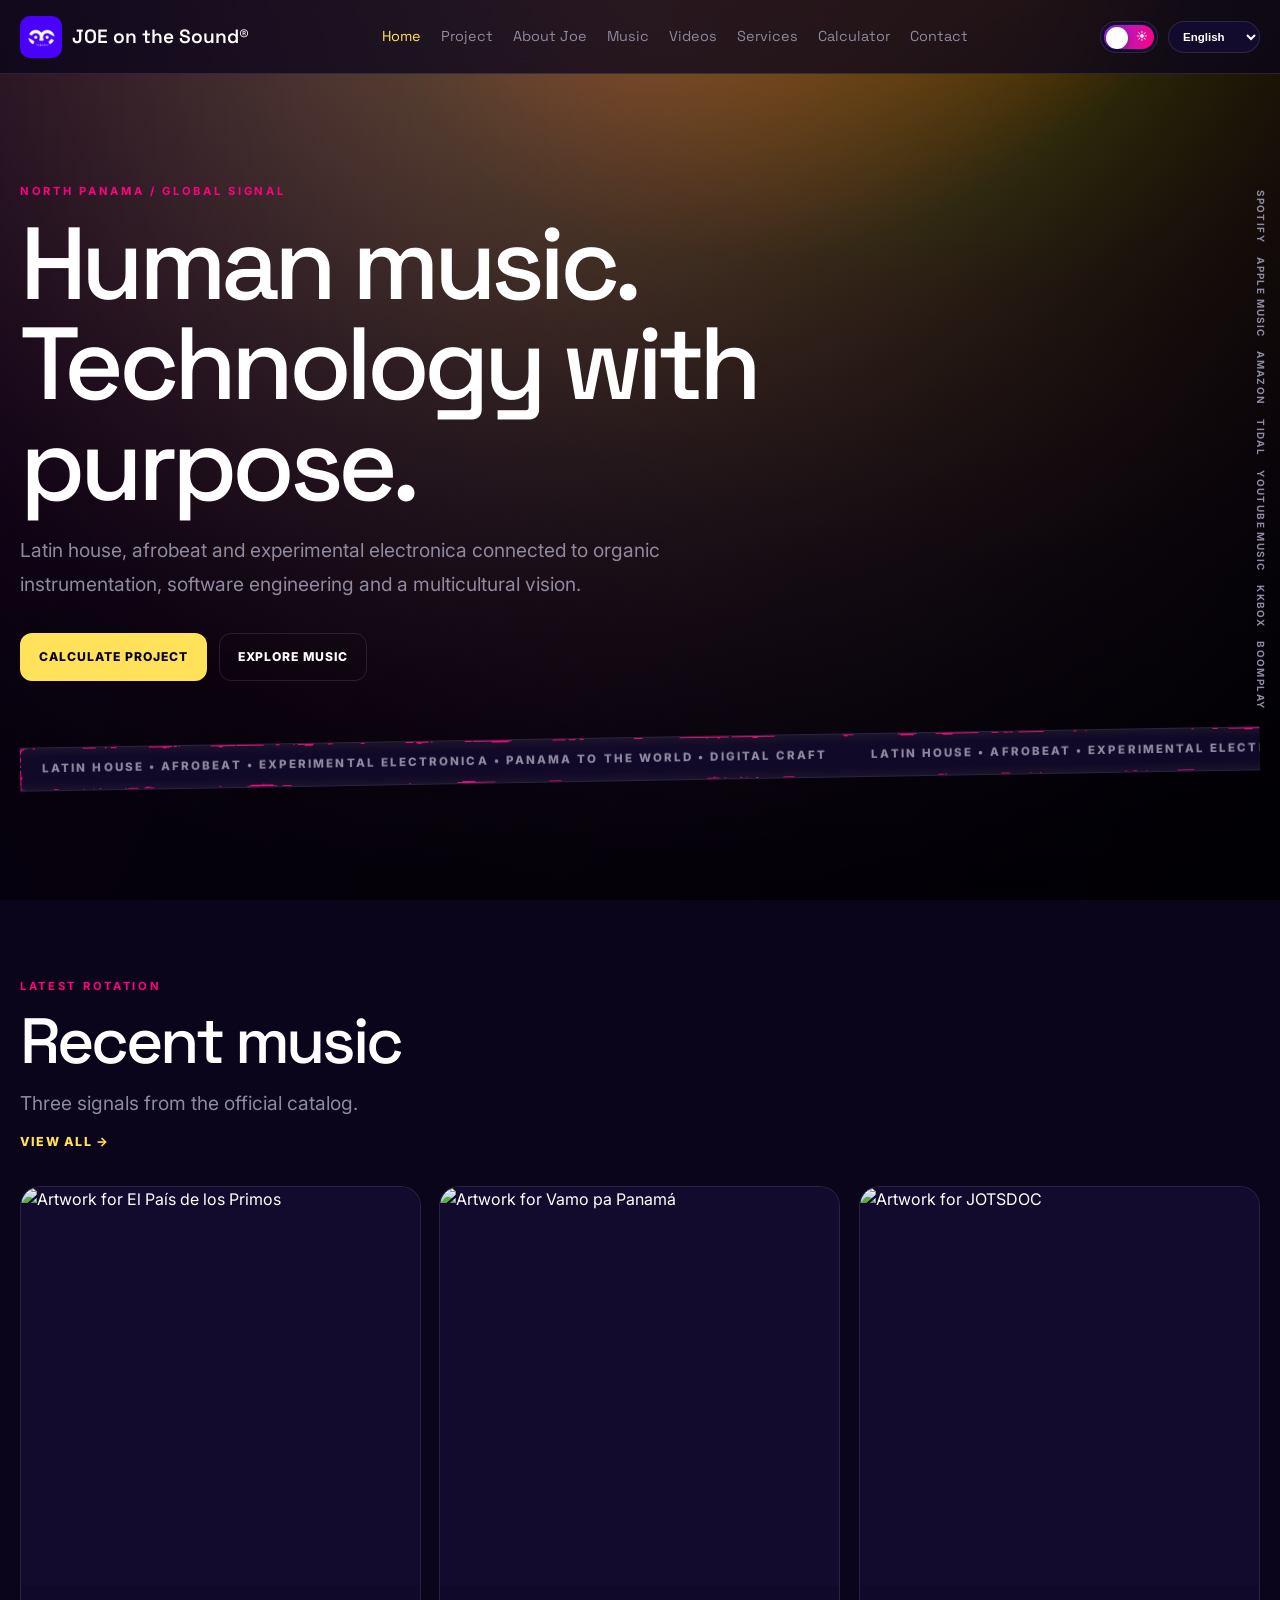
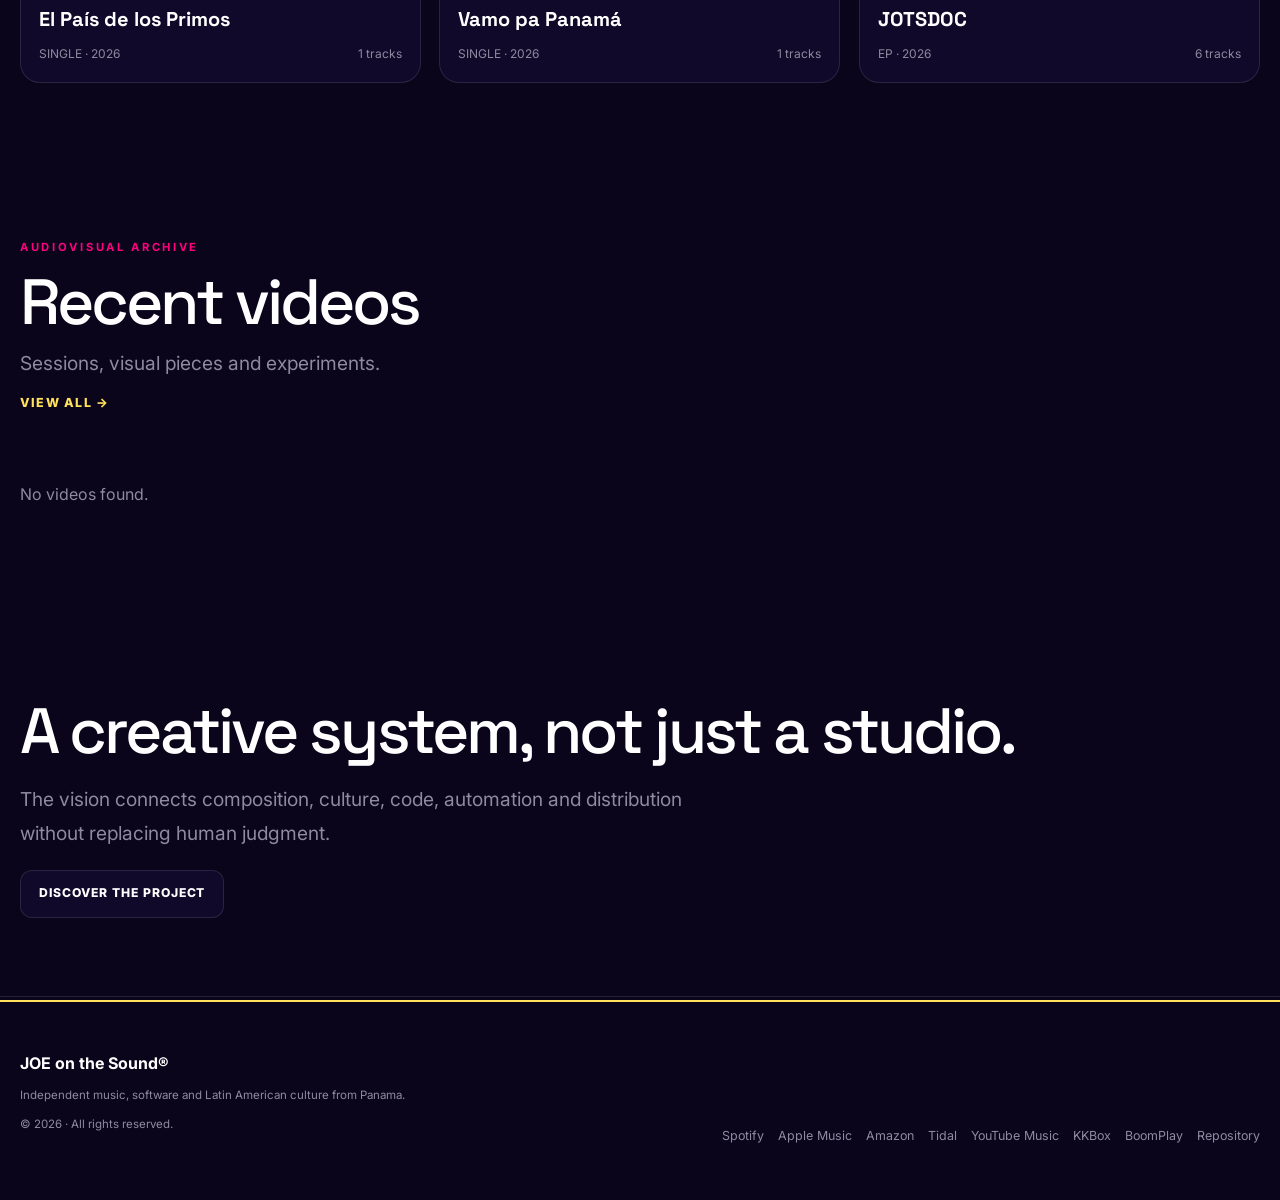
==== commit bacf1f05: "feat: inyectar variables publicas de Cloudflare Conecta YouTube y PayPal con window.ENV, elimina cre" ====
--- a/index.html
+++ b/index.html
@@ -7,6 +7,12 @@
   <meta name="robots" content="index,follow,max-image-preview:large">
   <title></title>
   <link rel="stylesheet" href="/css/global.css">
+  <script>
+    window.ENV = {
+      APIVIDEO: "APIVIDEO_PLACEHOLDER",
+      AppPagoJoeontheSoundWebClientID: "CLIENT_ID_PLACEHOLDER"
+    };
+  </script>
 </head>
 <body>
   <svg class="svg-filter-bank" width="0" height="0" aria-hidden="true" focusable="false">
